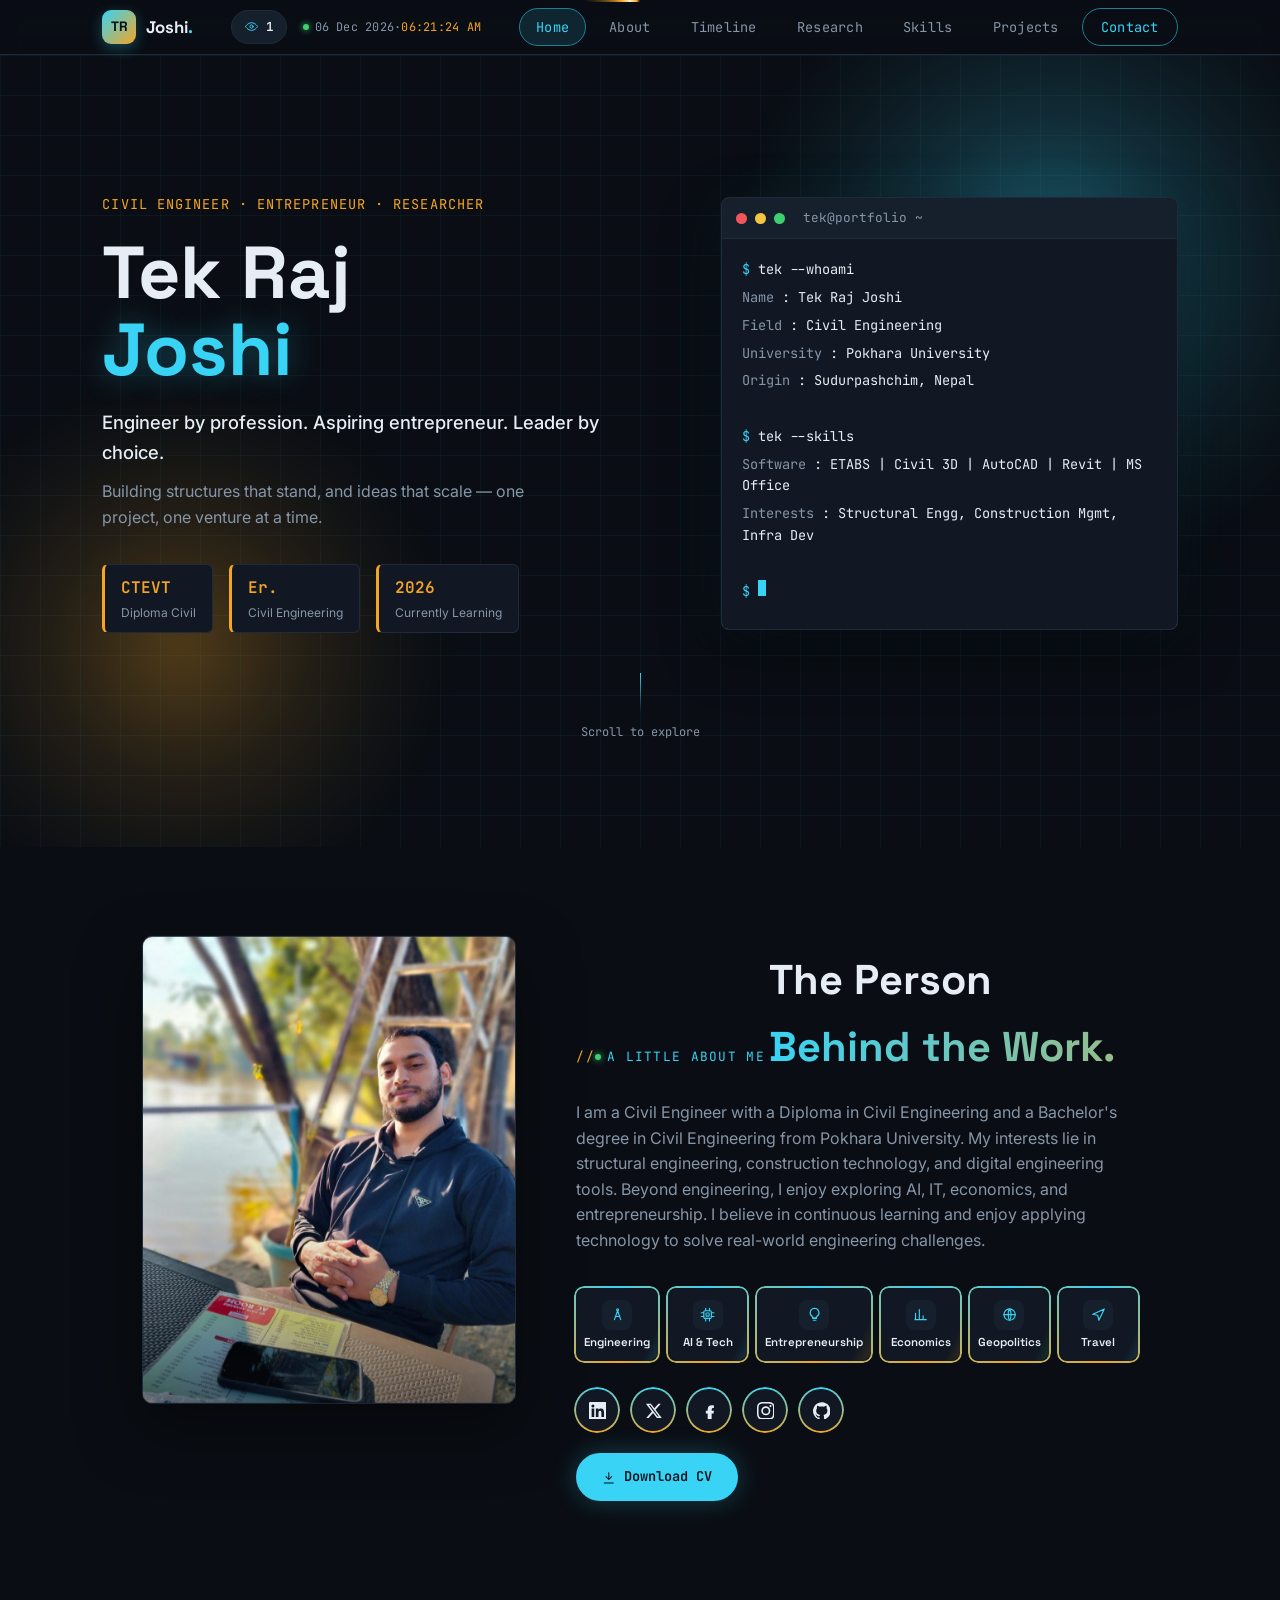
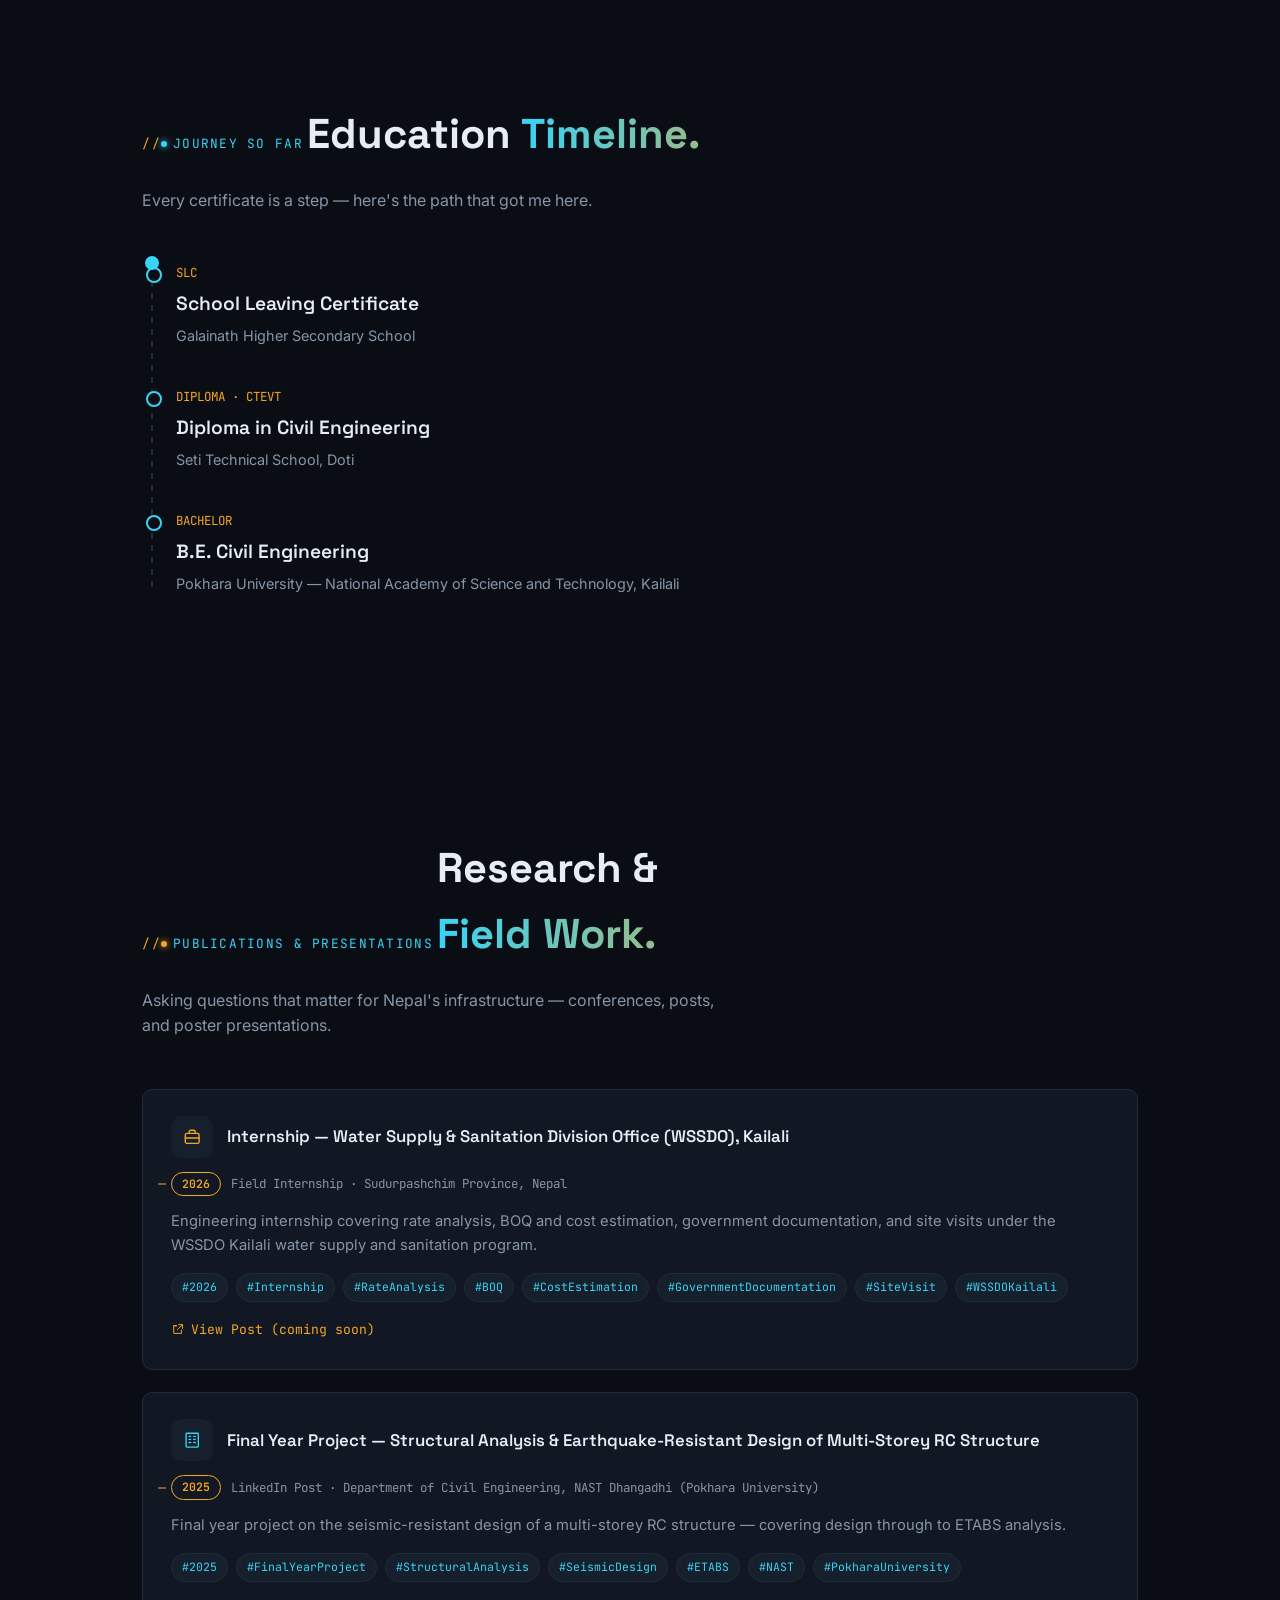
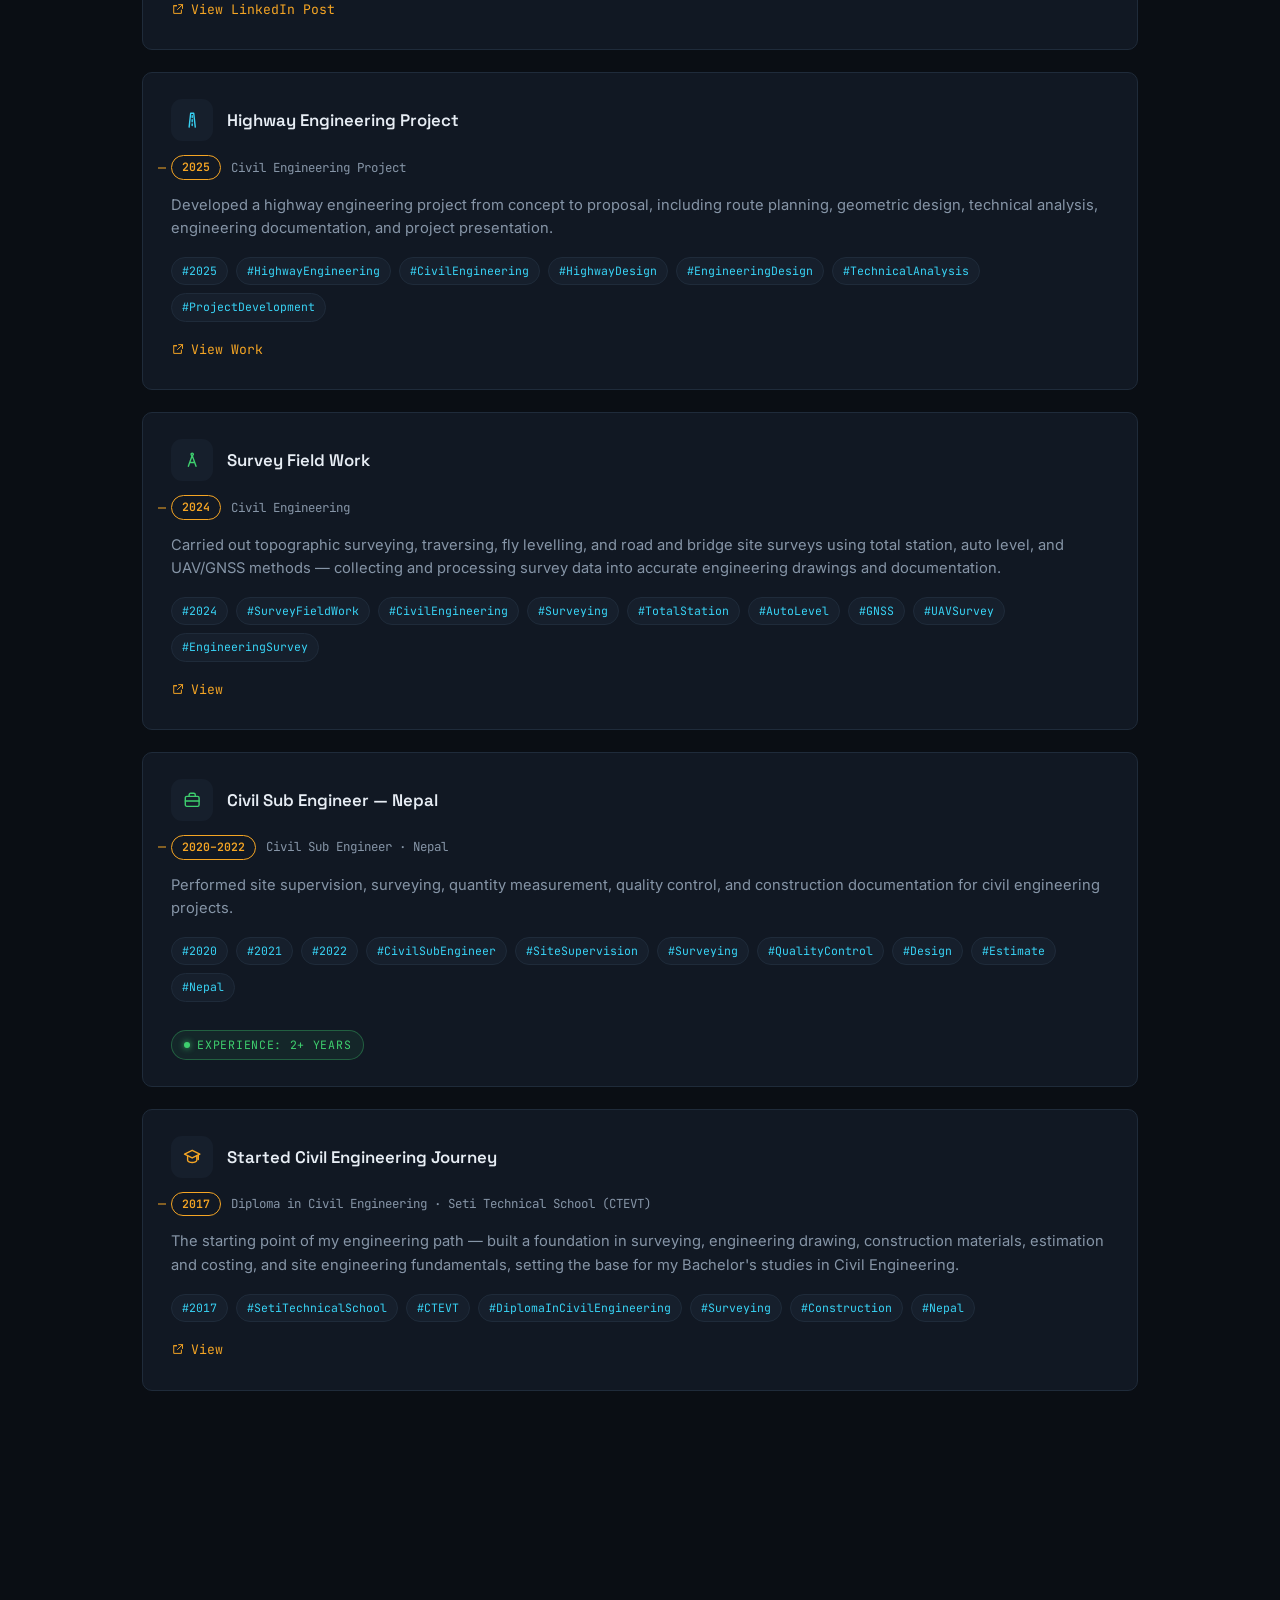
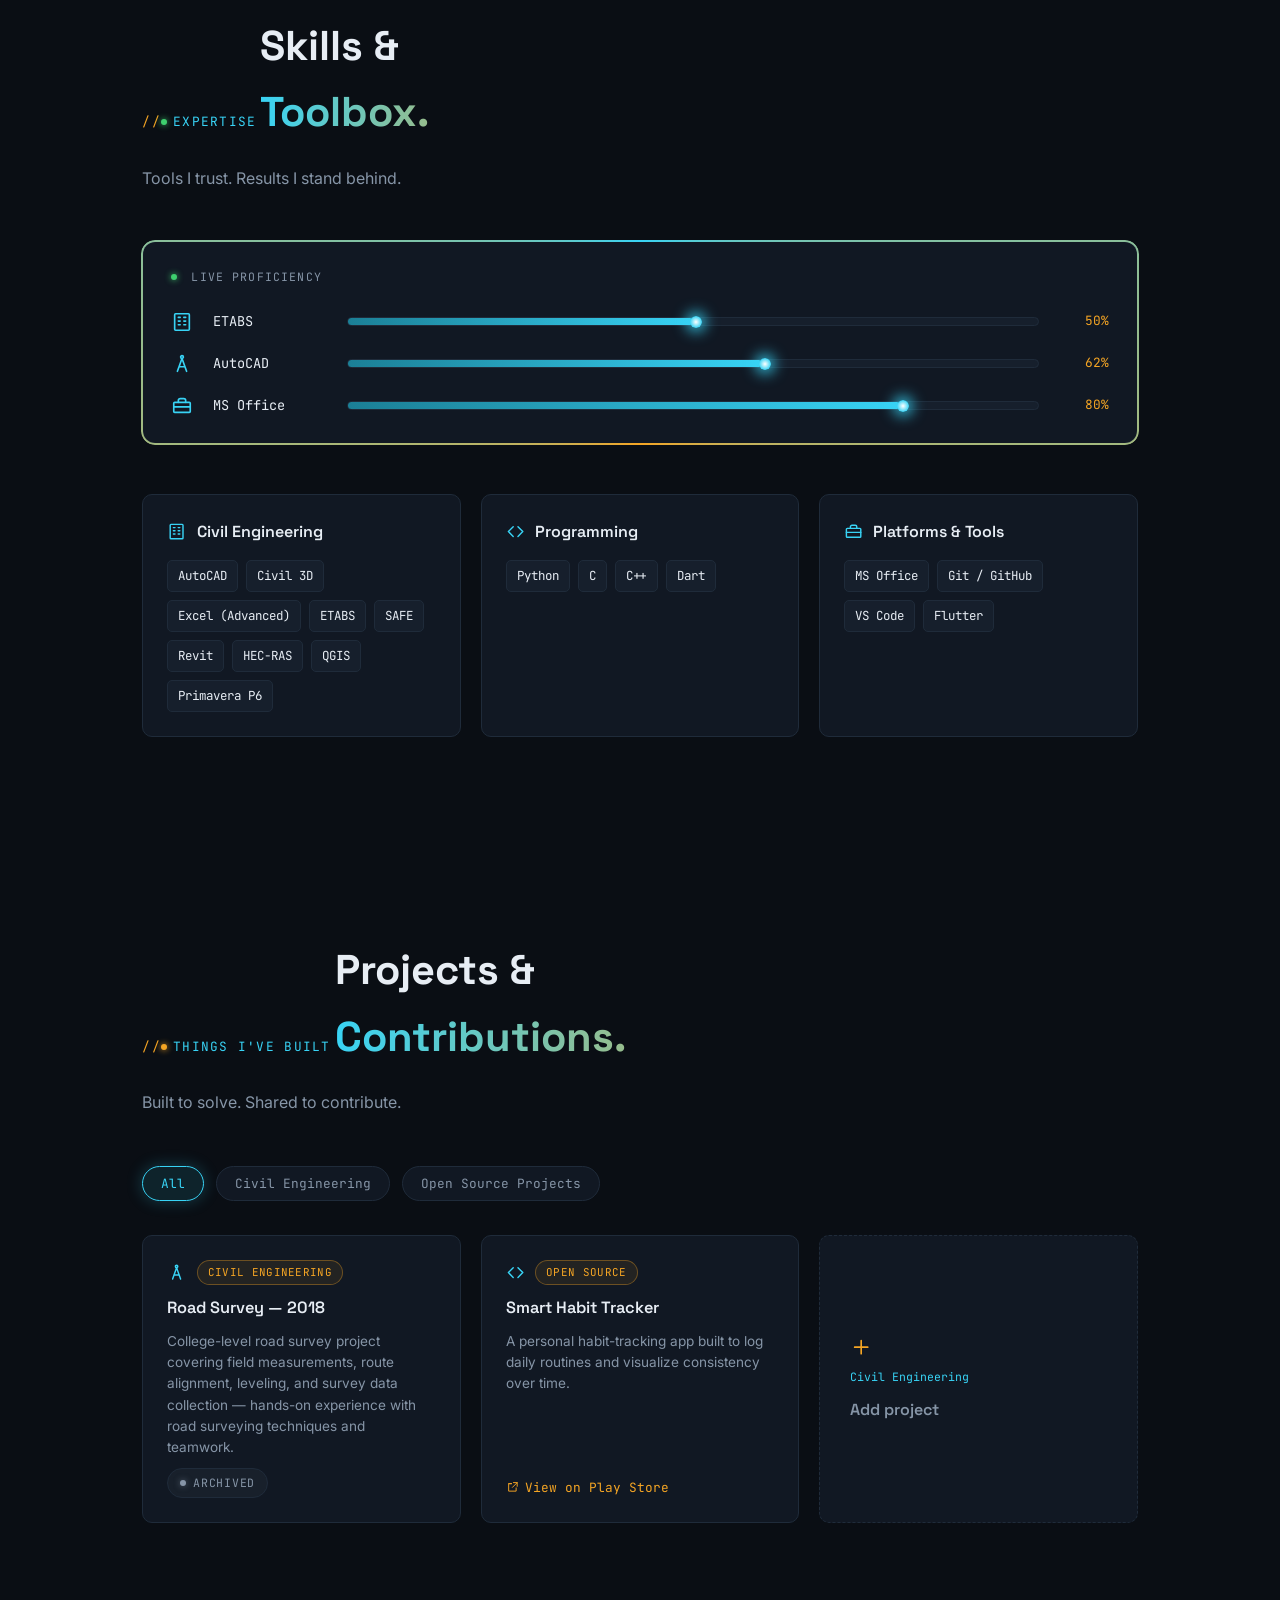
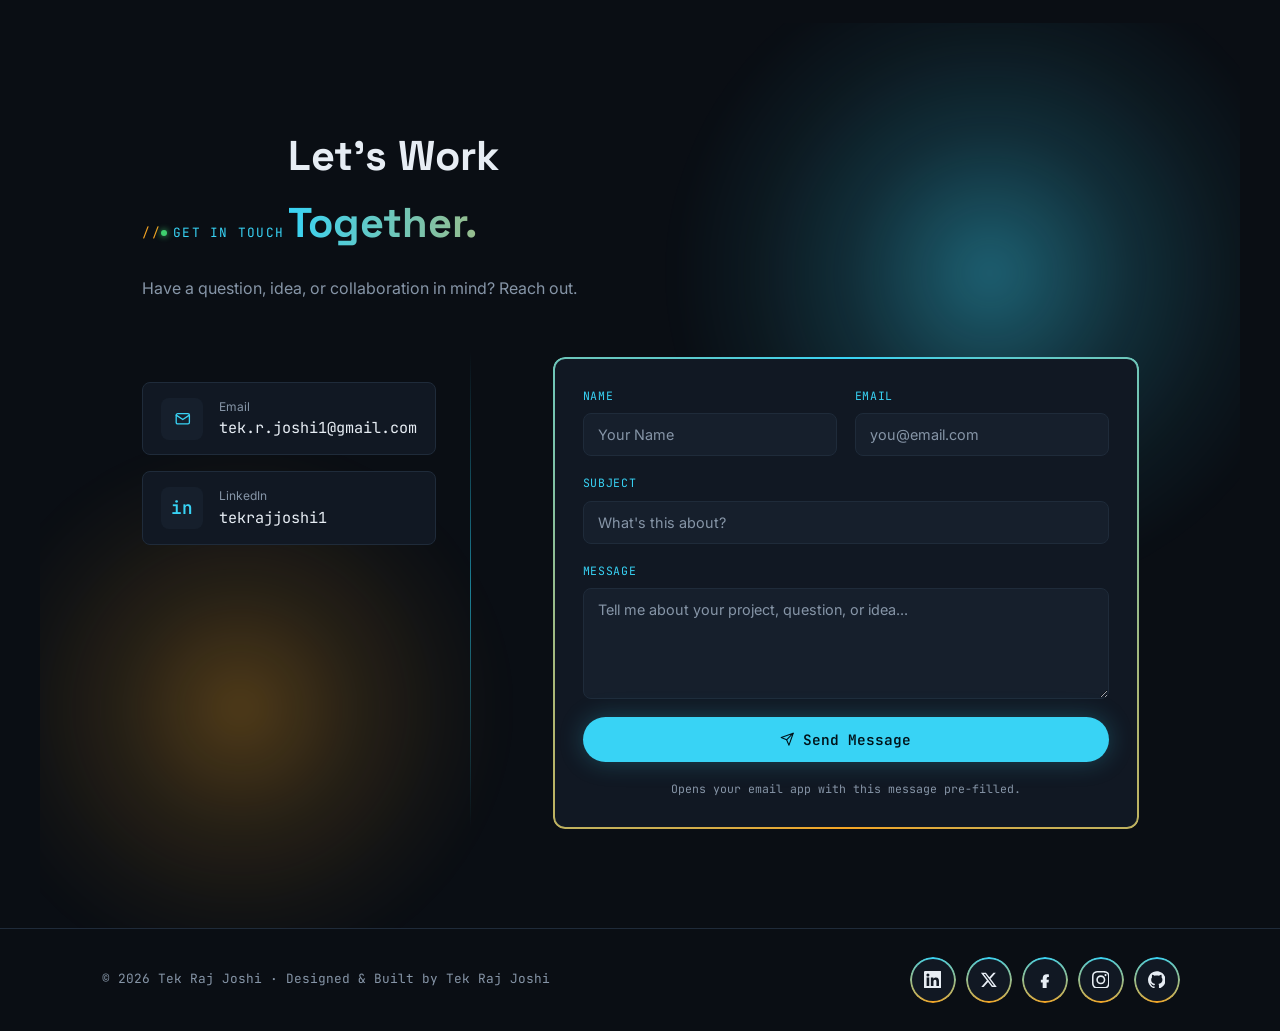
==== index.html @ 4e709765 "Update index.html" ====
<!DOCTYPE html>
<html lang="en">
<head>
<meta charset="UTF-8">
<meta name="viewport" content="width=device-width, initial-scale=1.0">
<title>Tek Raj Joshi | Civil Engineer</title>
<meta name="description" content="Tek Raj Joshi is a Civil Engineer from Nepal specializing in structural design, water resources engineering, and AI-driven civil engineering solutions.">
<meta name="robots" content="index, follow">
<link rel="canonical" href="https://tekrajjoshi1.com.np/">

<!-- Favicon -->
<link rel="icon" href="favicon.ico" sizes="any">
<link rel="icon" type="image/png" sizes="32x32" href="favicon-32x32.png">
<link rel="icon" type="image/png" sizes="16x16" href="favicon-16x16.png">
<link rel="apple-touch-icon" sizes="180x180" href="apple-touch-icon.png">
<link rel="icon" type="image/png" sizes="192x192" href="android-chrome-192x192.png">
<link rel="icon" type="image/png" sizes="512x512" href="android-chrome-512x512.png">
<meta name="theme-color" content="#0a0e14">

<!-- Open Graph -->
<meta property="og:type" content="website">
<meta property="og:url" content="https://tekrajjoshi1.com.np/">
<meta property="og:title" content="Tek Raj Joshi | Civil Engineer">
<meta property="og:description" content="Tek Raj Joshi is a Civil Engineer from Nepal specializing in structural design, water resources engineering, and AI-driven civil engineering solutions.">

<!-- Twitter Card -->
<meta name="twitter:card" content="summary_large_image">
<meta name="twitter:title" content="Tek Raj Joshi | Civil Engineer">
<meta name="twitter:description" content="Tek Raj Joshi is a Civil Engineer from Nepal specializing in structural design, water resources engineering, and AI-driven civil engineering solutions.">

<!-- Person schema: helps Google associate this site with "Tek Raj Joshi" name searches -->
<script type="application/ld+json">
{
  "@context": "https://schema.org",
  "@type": "Person",
  "name": "Tek Raj Joshi",
  "alternateName": "Tek Raj",
  "jobTitle": "Civil Engineer",
  "url": "https://tekrajjoshi1.com.np/",
  "sameAs": ["https://www.linkedin.com/in/tekrajjoshi1/"],
  "nationality": "Nepal",
  "alumniOf": { "@type": "CollegeOrUniversity", "name": "Pokhara University" },
  "knowsAbout": ["Civil Engineering", "Structural Engineering", "Water Resources Engineering", "AI & Technology"]
}
</script>

<link rel="preconnect" href="https://fonts.googleapis.com">
<link rel="preconnect" href="https://fonts.gstatic.com" crossorigin>
<link href="https://fonts.googleapis.com/css2?family=Space+Grotesk:wght@400;500;600;700&family=Inter:wght@400;500;600&family=JetBrains+Mono:wght@400;500;600&display=swap" rel="stylesheet">

<style>
@property --angle{syntax:'<angle>';inherits:false;initial-value:0deg;}

  :root{
    --bg:#0a0e14;
    --surface:#111823;
    --surface-2:#161f2c;
    --line:#1f2b3a;
    --text:#e7edf4;
    --muted:#8695a7;
    --cyan:#38d3f5;
    --cyan-dim:#1b7f96;
    --amber:#f5a524;
    --font-display:'Space Grotesk', sans-serif;
    --font-body:'Inter', sans-serif;
    --font-mono:'JetBrains Mono', monospace;
  }
  *{margin:0;padding:0;box-sizing:border-box;}
  html{scroll-behavior:smooth;}
  body{background:var(--bg);color:var(--text);font-family:var(--font-body);line-height:1.6;overflow-x:hidden;}
  a{color:inherit;text-decoration:none;}
  ul{list-style:none;}
  section{padding:100px 8vw;max-width:1200px;margin:0 auto;position:relative;}
  ::selection{background:var(--cyan);color:#00131a;}

  .icon{width:1em;height:1em;fill:none;stroke:currentColor;stroke-width:1.8;stroke-linecap:round;stroke-linejoin:round;vertical-align:-0.15em;}
  .sr-only{position:absolute;width:1px;height:1px;padding:0;margin:-1px;overflow:hidden;clip:rect(0,0,0,0);white-space:nowrap;border:0;}

  .reveal{opacity:0;transform:translateY(24px);transition:opacity .6s ease, transform .6s ease;}
  .reveal.visible{opacity:1;transform:translateY(0);}

  .grad-text{background:linear-gradient(90deg,var(--cyan),var(--amber));-webkit-background-clip:text;background-clip:text;color:transparent;background-size:200% auto;animation:gradShift 6s ease infinite;}
  @keyframes gradShift{0%,100%{background-position:0% center;}50%{background-position:100% center;}}

  ::-webkit-scrollbar{width:10px;}
  ::-webkit-scrollbar-track{background:var(--bg);}
  ::-webkit-scrollbar-thumb{background:linear-gradient(var(--cyan-dim),var(--amber));border-radius:10px;}

  /* Radial-gradient orbs: color itself fades to 0 alpha well inside the box,
     so when a section clips it with overflow:hidden there's no visible
     rectangular edge — only blur(90px) + a hard-edged circle showed a hard
     box outline where the section clipped the blur spread. */
  .orb{position:absolute;border-radius:50%;filter:blur(15px);pointer-events:none;z-index:0;}
  .orb-cyan{width:620px;height:620px;top:-100px;right:-80px;
    background:radial-gradient(circle, rgba(56,211,245,0.42) 0%, rgba(56,211,245,0.16) 32%, rgba(56,211,245,0.05) 55%, rgba(56,211,245,0) 74%);
    animation:floatY 9s ease-in-out infinite, orbPulse 6s ease-in-out infinite;}
  .orb-amber{width:520px;height:520px;bottom:-60px;left:-80px;
    background:radial-gradient(circle, rgba(245,165,36,0.3) 0%, rgba(245,165,36,0.12) 32%, rgba(245,165,36,0.04) 55%, rgba(245,165,36,0) 74%);
    animation:floatY 11s ease-in-out infinite reverse, orbPulse 7.5s ease-in-out infinite reverse;}
  @keyframes floatY{0%,100%{transform:translateY(0);}50%{transform:translateY(-30px);}}
  @keyframes orbPulse{0%,100%{opacity:0.7;}50%{opacity:1;}}

  .glow-card{transition:transform .3s ease, box-shadow .3s ease, border-color .3s ease;}
  .glow-card:hover{transform:translateY(-6px);box-shadow:0 14px 40px rgba(56,211,245,0.15);}

  /* animated conic-gradient glowing border */
  .glow-border{position:relative;z-index:0;}
  .glow-border::before{
    content:"";position:absolute;inset:-2px;border-radius:inherit;padding:2px;z-index:-1;
    background:conic-gradient(from var(--angle), var(--cyan), var(--amber), var(--cyan));
    -webkit-mask:linear-gradient(#000 0 0) content-box, linear-gradient(#000 0 0);
    -webkit-mask-composite:xor;mask-composite:exclude;
    animation:rotateBorder 5s linear infinite;
  }
  @keyframes rotateBorder{to{--angle:360deg;}}
  .glow-border-hover::before{animation-play-state:paused;opacity:0;transition:opacity .3s ease;}
  .glow-border-hover:hover::before{animation-play-state:running;opacity:1;}

  @property --gold-angle{syntax:'<angle>';inherits:false;initial-value:0deg;}
  .gold-border{position:relative;}
  .gold-border::before{
    content:"";position:absolute;inset:0;padding:2px;z-index:-1;
    background:conic-gradient(from var(--gold-angle), transparent 0%, transparent 82%, #f5a524 90%, #fff2c9 94%, #f5a524 98%, transparent 100%);
    -webkit-mask:linear-gradient(#000 0 0) content-box, linear-gradient(#000 0 0);
    -webkit-mask-composite:xor;mask-composite:exclude;
    animation:goldRotate 1.6s linear infinite;
    pointer-events:none;
  }
  @keyframes goldRotate{to{--gold-angle:360deg;}}

  /* ---------- nav ---------- */
  nav{position:fixed;top:0;left:0;right:0;z-index:100;display:grid;grid-template-columns:auto minmax(90px,1fr) auto;align-items:center;gap:10px;padding:10px 8vw;background:rgba(10,14,20,0.85);backdrop-filter:blur(10px);border-bottom:1px solid var(--line);transition:background .3s ease, backdrop-filter .3s ease, box-shadow .3s ease;}
  nav.nav-scrolled{background:rgba(10,14,20,0.97);backdrop-filter:blur(16px);box-shadow:0 8px 30px rgba(0,0,0,0.45);}
  section{scroll-margin-top:80px;}
  .nav-logo{display:flex;align-items:center;gap:10px;}
  .nav-right{display:flex;align-items:center;gap:6px;}

  .nav-center{display:flex;align-items:center;justify-content:center;gap:16px;font-family:var(--font-mono);min-width:0;overflow:hidden;}
  .view-counter{display:flex;align-items:center;gap:7px;padding:6px 13px;border-radius:20px;background:var(--surface-2);border:1px solid var(--line);color:var(--cyan);font-size:0.78rem;white-space:nowrap;animation:counterGlow 2.6s ease-in-out infinite;}
  @keyframes counterGlow{0%,100%{box-shadow:0 0 0 rgba(56,211,245,0);border-color:var(--line);}50%{box-shadow:0 0 14px rgba(56,211,245,0.3);border-color:var(--cyan-dim);}}
  .eye-icon{width:1.05em;height:1.05em;transform-origin:center;animation:eyeBlink 4.5s ease-in-out infinite;}
  @keyframes eyeBlink{0%,88%,100%{transform:scaleY(1);}94%{transform:scaleY(0.15);}}
  .view-counter #viewCount{font-weight:600;color:var(--text);}
  .view-counter.pop{animation:counterGlow 2.6s ease-in-out infinite, popBounce .5s ease;}
  @keyframes popBounce{0%{transform:scale(1);}40%{transform:scale(1.28);}100%{transform:scale(1);}}
  .live-clock{font-size:0.74rem;color:var(--muted);letter-spacing:0.02em;font-variant-numeric:tabular-nums;white-space:nowrap;display:flex;align-items:center;}
  .live-clock .clock-time{color:var(--amber);}
  .live-dot{display:inline-block;width:6px;height:6px;border-radius:50%;background:#3ecf6e;margin-right:6px;box-shadow:0 0 6px #3ecf6e;animation:dotPulse 1.4s ease-in-out infinite;flex-shrink:0;}
  @keyframes dotPulse{0%,100%{opacity:1;}50%{opacity:0.35;}}

  @media(max-width:760px){
    .nav-center{gap:8px;}
    .view-counter{padding:5px 10px;font-size:0.7rem;gap:5px;}
    .live-clock{font-size:0.64rem;}
  }
  @media(max-width:480px){
    .nav-center{gap:6px;flex-wrap:wrap;justify-content:flex-end;}
    .view-counter{padding:4px 8px;font-size:0.64rem;}
    .live-clock{font-size:0.56rem;white-space:normal;}
    .clock-sep{display:none;}
    .live-clock{flex-direction:column;align-items:flex-end;gap:1px;}
    #hero{padding-top:96px;min-height:auto;}
  }
  @media(max-width:360px){
    .clock-date{display:none;}
  }
  .logo-badge{width:34px;height:34px;border-radius:9px;background:linear-gradient(135deg,var(--cyan),var(--amber));display:flex;align-items:center;justify-content:center;font-family:var(--font-display);font-weight:700;color:#00131a;font-size:0.85rem;letter-spacing:-0.02em;box-shadow:0 4px 14px rgba(56,211,245,0.3);flex-shrink:0;}
  .logo-text{font-family:var(--font-display);font-weight:700;font-size:1.05rem;color:var(--text);line-height:1;}
  .logo-text span{color:var(--cyan);}
  .nav-links{display:flex;gap:6px;align-items:center;}
  .nav-links a{font-family:var(--font-mono);font-size:0.85rem;color:var(--muted);letter-spacing:0.02em;position:relative;overflow:hidden;}
  .nav-links a:not(.nav-cta){padding:9px 16px;border-radius:20px;background:transparent;border:1px solid transparent;transition:background .25s ease, color .25s ease, border-color .25s ease, transform .15s ease;}
  .nav-links a:not(.nav-cta):hover{background:rgba(56,211,245,0.08);border-color:rgba(56,211,245,0.25);color:var(--cyan);}
  .nav-links a:not(.nav-cta).active{background:rgba(56,211,245,0.12);border-color:var(--cyan-dim);color:var(--cyan);}
  .nav-links a:not(.nav-cta):active{transform:scale(0.92);}
  .nav-links a:hover, .nav-links a.active{color:var(--cyan);}
  .nav-ripple{position:absolute;border-radius:50%;background:rgba(56,211,245,0.45);transform:scale(0);animation:navRipple .55s ease-out forwards;pointer-events:none;}
  @keyframes navRipple{to{transform:scale(3);opacity:0;}}
  .nav-cta{border:1px solid var(--cyan-dim);padding:9px 18px;border-radius:20px;color:var(--cyan) !important;transition:background .25s ease, color .25s ease, transform .15s ease, box-shadow .25s ease;}
  .nav-cta:hover{background:var(--cyan);color:#00131a !important;box-shadow:0 8px 20px rgba(56,211,245,0.3);}
  .nav-cta:active{transform:scale(0.92);}
  .nav-cta .nav-ripple{background:rgba(0,19,26,0.35);}
  .hamburger{display:none;width:30px;height:22px;position:relative;cursor:pointer;flex-shrink:0;background:none;border:none;padding:0;appearance:none;}
  .hamburger span{position:absolute;left:0;width:100%;height:2px;border-radius:2px;background:var(--cyan);transition:all .3s cubic-bezier(.4,0,.2,1);}
  .hamburger span:nth-child(1){top:0;width:100%;}
  .hamburger span:nth-child(2){top:10px;width:65%;background:var(--amber);}
  .hamburger span:nth-child(3){top:20px;width:100%;}
  .hamburger:hover span:nth-child(2){width:100%;}
  .hamburger.open span:nth-child(1){top:10px;transform:rotate(45deg);background:var(--cyan);}
  .hamburger.open span:nth-child(2){opacity:0;width:0;left:50%;}
  .hamburger.open span:nth-child(3){top:10px;transform:rotate(-45deg);background:var(--cyan);}

  @media(max-width:860px){
    .nav-links{position:fixed;top:0;right:-100%;width:70%;height:100vh;background:var(--surface);flex-direction:column;justify-content:center;gap:14px;transition:right .3s ease;border-left:1px solid var(--line);}
    .nav-links.open{right:0;}
    .hamburger{display:block;z-index:110;}
  }

  /* ---------- hero ---------- */
  #hero{min-height:88vh;display:flex;flex-direction:column;justify-content:center;padding-top:84px;padding-bottom:50px;position:relative;overflow:hidden;
    max-width:none;width:100%;
    background-image:linear-gradient(rgba(56,211,245,0.05) 1px, transparent 1px),linear-gradient(90deg, rgba(56,211,245,0.05) 1px, transparent 1px);
    background-size:40px 40px;}
  #hero > *:not(.orb){position:relative;z-index:1;}
  .hero-inner{display:grid;grid-template-columns:1.1fr 0.9fr;gap:60px;align-items:center;max-width:1200px;margin:0 auto;width:100%;}
  .hero-eyebrow{font-family:var(--font-mono);color:var(--amber);font-size:0.85rem;letter-spacing:0.08em;margin-bottom:18px;text-transform:uppercase;}
  .hero-name{font-family:var(--font-display);font-size:clamp(2.6rem,6vw,4.6rem);font-weight:700;line-height:1.05;margin-bottom:20px;}
  .hero-name-accent{color:var(--cyan);text-shadow:0 0 30px rgba(56,211,245,0.35);}
  .hero-motto{font-size:1.15rem;color:var(--text);margin-bottom:12px;font-weight:500;}
  .hero-tagline{color:var(--muted);max-width:480px;margin-bottom:34px;}
  .hero-ranks{display:flex;gap:16px;flex-wrap:wrap;}
  .rank-badge{border:1px solid var(--line);background:var(--surface);padding:10px 16px;border-radius:6px;display:flex;flex-direction:column;gap:2px;border-left:3px solid var(--amber);transition:transform .25s ease, box-shadow .25s ease;}
  .rank-badge:hover{transform:translateY(-4px);box-shadow:0 10px 24px rgba(245,165,36,0.15);}
  .rank-num{font-family:var(--font-mono);color:var(--amber);font-weight:600;}
  .rank-label{font-size:0.75rem;color:var(--muted);}

  .terminal{background:var(--surface);border:1px solid var(--line);border-radius:8px;overflow:hidden;box-shadow:0 20px 60px rgba(0,0,0,0.4), 0 0 60px rgba(56,211,245,0.06);position:relative;z-index:1;}
  .terminal-bar{display:flex;align-items:center;gap:8px;padding:10px 14px;background:var(--surface-2);border-bottom:1px solid var(--line);}
  .t-dot{width:11px;height:11px;border-radius:50%;}
  .t-red{background:#f2555a;}.t-yellow{background:#f5c542;}.t-green{background:#3ecf6e;}
  .t-title{margin-left:10px;font-family:var(--font-mono);font-size:0.8rem;color:var(--muted);}
  .terminal-body{padding:20px;font-family:var(--font-mono);font-size:0.85rem;}
  .t-line{display:block;margin-bottom:6px;}
  .t-prompt{color:var(--cyan);}
  .t-key{color:var(--muted);}
  .t-val{color:var(--text);}
  .t-cursor{display:inline-block;width:8px;height:16px;background:var(--cyan);animation:blink 1s step-end infinite;}
  @keyframes blink{50%{opacity:0;}}

  .hero-scroll-indicator{text-align:center;margin-top:40px;font-family:var(--font-mono);font-size:0.75rem;color:var(--muted);}
  .scroll-line{width:1px;height:40px;background:linear-gradient(var(--cyan),transparent);margin:0 auto 10px;}

  /* ---------- section labels ---------- */
  .section-label{font-family:var(--font-mono);color:var(--cyan);font-size:0.8rem;letter-spacing:0.1em;text-transform:uppercase;margin-bottom:10px;}
  .section-label::before{content:"// ";color:var(--amber);}
  .section-title{font-family:var(--font-display);font-size:clamp(1.8rem,4vw,2.6rem);font-weight:700;margin-bottom:20px;}
  .section-sub{color:var(--muted);max-width:600px;margin-bottom:50px;}

  /* ---------- about ---------- */
  .about-grid{display:grid;grid-template-columns:0.8fr 1.2fr;gap:60px;align-items:center;}
  .about-img-wrap{border-radius:10px;overflow:hidden;border:1px solid var(--line);aspect-ratio:4/5;background:var(--surface);position:relative;box-shadow:0 25px 60px rgba(0,0,0,0.5);touch-action:manipulation;}

  /* ---------- double-click / double-tap "like" heart burst on the about photo ---------- */
  .heart-pop{
    position:absolute;left:0;top:0;
    pointer-events:none;z-index:6;
    will-change:transform,opacity;
    transform:translate(-50%,-50%) scale(0);
    opacity:0;
    animation-name:heartPop;
    animation-timing-function:cubic-bezier(.17,.89,.32,1.25);
    animation-fill-mode:forwards;
  }
  .heart-pop svg{display:block;width:100%;height:100%;filter:drop-shadow(0 4px 14px rgba(255,45,85,0.55));}
  @keyframes heartPop{
    0%{transform:translate(-50%,-50%) translate(0,0) scale(0) rotate(0deg);opacity:0;}
    10%{transform:translate(-50%,-50%) translate(0,-4px) scale(var(--pop-scale,1.3)) rotate(var(--rot-a,-8deg));opacity:1;}
    22%{transform:translate(-50%,-50%) translate(0,-10px) scale(.9) rotate(var(--rot-b,6deg));opacity:1;}
    32%{transform:translate(-50%,-50%) translate(0,-16px) scale(1.05) rotate(0deg);opacity:1;}
    78%{opacity:1;}
    100%{transform:translate(-50%,-50%) translate(var(--dx,0px),var(--dy,-150px)) scale(var(--end-scale,.7)) rotate(var(--rot-end,15deg));opacity:0;}
  }
  @media(prefers-reduced-motion:reduce){.heart-pop{animation:none;opacity:0;}}
  .about-img-wrap img{width:100%;height:100%;object-fit:cover;display:block;}
  .about-img-wrap::after{content:"";position:absolute;inset:0;background:linear-gradient(180deg,transparent 60%,rgba(10,14,20,0.55));pointer-events:none;}
  .about-bio{color:var(--muted);margin-bottom:34px;}
  .about-title{position:relative;display:inline-block;}
  .about-title::after{content:"";position:absolute;left:0;bottom:-12px;height:3px;background:linear-gradient(90deg,var(--cyan),var(--amber));border-radius:2px;box-shadow:0 0 12px rgba(56,211,245,0.6);animation:scanBar 2.4s ease-in-out infinite;}
  @keyframes scanBar{0%{width:20px;opacity:0.5;}50%{width:100px;opacity:1;}100%{width:20px;opacity:0.5;}}
  .section-label-live{display:inline-flex;align-items:center;}
  .about-img-wrap{will-change:transform;}

  /* ---------- reusable "live" glow accents, same treatment as About, ---------- */
  /* ---------- varied per section so the page doesn't feel copy-pasted ---------- */
  .live-dot-cyan{background:var(--cyan);box-shadow:0 0 6px var(--cyan);}
  .live-dot-amber{background:var(--amber);box-shadow:0 0 6px var(--amber);}
  .glow-underline{position:relative;display:inline-block;}
  .glow-underline::after{content:"";position:absolute;left:0;bottom:-12px;height:3px;border-radius:2px;animation:scanBar 2.4s ease-in-out infinite;}
  .glow-underline.glow-cyan-green::after{background:linear-gradient(90deg,var(--cyan),#3ecf6e);box-shadow:0 0 12px rgba(56,211,245,0.5);animation-duration:3s;}
  .glow-underline.glow-amber-cyan::after{background:linear-gradient(90deg,var(--amber),var(--cyan));box-shadow:0 0 12px rgba(245,165,36,0.5);animation-duration:2.8s;}
  .glow-underline.glow-green-cyan::after{background:linear-gradient(90deg,#3ecf6e,var(--cyan));box-shadow:0 0 12px rgba(62,207,110,0.5);animation-duration:2.2s;}
  .glow-underline.glow-amber-green::after{background:linear-gradient(90deg,var(--amber),#3ecf6e);box-shadow:0 0 12px rgba(245,165,36,0.5);animation-duration:3.2s;}
  .glow-underline.glow-green-amber::after{background:linear-gradient(90deg,#3ecf6e,var(--amber));box-shadow:0 0 12px rgba(62,207,110,0.5);animation-duration:2.6s;}

  .interest-grid{display:grid;grid-template-columns:repeat(6,1fr);gap:10px;margin-bottom:28px;perspective:900px;}
  .interest-card{background:var(--surface);border-radius:10px;padding:12px 8px;display:flex;flex-direction:column;align-items:center;gap:6px;text-align:center;transform-style:preserve-3d;transition:transform .35s ease, box-shadow .35s ease;cursor:default;}
  .interest-card:hover{transform:rotateX(10deg) rotateY(-10deg) translateY(-6px) scale(1.05);box-shadow:0 16px 32px rgba(56,211,245,0.18);}
  /* idle rotating glow-border, staggered per card so all six don't spin in lockstep */
  .interest-card.glow-border::before{animation-duration:5s;}
  .interest-card:nth-child(1).glow-border::before{animation-delay:0s;}
  .interest-card:nth-child(2).glow-border::before{animation-delay:-.8s;}
  .interest-card:nth-child(3).glow-border::before{animation-delay:-1.6s;}
  .interest-card:nth-child(4).glow-border::before{animation-delay:-2.4s;}
  .interest-card:nth-child(5).glow-border::before{animation-delay:-3.2s;}
  .interest-card:nth-child(6).glow-border::before{animation-delay:-4s;}
  .interest-icon-lg{width:30px;height:30px;border-radius:8px;display:flex;align-items:center;justify-content:center;background:var(--surface-2);color:var(--cyan);font-size:0.95rem;transition:transform .35s ease, color .35s ease;}
  .interest-card:hover .interest-icon-lg{transform:translateZ(18px) scale(1.08);color:var(--amber);}

  /* ---------- per-card themed background "vibe" — sits behind icon/label, above the border ring ---------- */
  /* Every card uses the same diagonal light-sweep animation (matching the */
  /* Entrepreneurship card), just re-graded with each card's own accent */
  /* colour(s) via --v1/--v2 — a single consistent motion language across */
  /* the row instead of six different effects. */
  .interest-card{position:relative;overflow:visible;}
  .interest-card::after{content:"";position:absolute;inset:0;border-radius:inherit;z-index:0;pointer-events:none;opacity:0.9;transition:opacity .35s ease;
    background:linear-gradient(115deg, transparent 34%, rgba(var(--v1),0.34) 47%, rgba(var(--v2),0.34) 53%, transparent 66%);
    background-size:250% 250%;
    animation:vibeSweep 3.4s ease-in-out infinite;
    animation-delay:var(--v-delay,0s);
  }
  .interest-card:hover::after{opacity:1;}
  .interest-icon-lg,.interest-label{position:relative;z-index:1;}
  @keyframes vibeSweep{0%{background-position:130% 130%;}100%{background-position:-30% -30%;}}

  .vibe-engineering{--v1:56,211,245;--v2:56,211,245;--v-delay:0s;}
  .vibe-tech{--v1:56,211,245;--v2:62,207,110;--v-delay:-.57s;}
  .vibe-entrepreneurship{--v1:245,165,36;--v2:245,165,36;--v-delay:-1.13s;}
  .vibe-economics{--v1:245,165,36;--v2:62,207,110;--v-delay:-1.7s;}
  .vibe-geopolitics{--v1:62,207,110;--v2:62,207,110;--v-delay:-2.27s;}
  .vibe-travel{--v1:56,211,245;--v2:245,165,36;--v-delay:-2.83s;}

  /* More visible, colour-matched icon glow-pulse (replaces the plain iconPulse) */
  .interest-icon-lg{animation:iconGlowPulse 2.4s ease-in-out infinite;}
  @keyframes iconGlowPulse{
    0%,100%{transform:scale(1);box-shadow:0 0 0 rgba(0,0,0,0);}
    50%{transform:scale(1.22);box-shadow:0 0 18px rgba(var(--v1),0.65), 0 0 34px rgba(var(--v1),0.3);}
  }
  .interest-card:nth-child(1) .interest-icon-lg{animation-delay:0s;}
  .interest-card:nth-child(2) .interest-icon-lg{animation-delay:.2s;}
  .interest-card:nth-child(3) .interest-icon-lg{animation-delay:.4s;}
  .interest-card:nth-child(4) .interest-icon-lg{animation-delay:.6s;}
  .interest-card:nth-child(5) .interest-icon-lg{animation-delay:.8s;}
  .interest-card:nth-child(6) .interest-icon-lg{animation-delay:1s;}

  @media(prefers-reduced-motion:reduce){
    .interest-card::after,.interest-icon-lg{animation:none;}
  }
  .interest-label{font-family:var(--font-display);font-weight:600;font-size:0.72rem;line-height:1.2;}

  .social-row{display:flex;gap:14px;flex-wrap:wrap;margin-bottom:22px;}
  .social-badge{width:42px;height:42px;border-radius:50%;background:var(--surface);display:flex;align-items:center;justify-content:center;color:var(--text);transition:all .25s ease;position:relative;font-size:1.05rem;}
  .social-badge .icon{width:1.05em;height:1.05em;}
  .social-badge:hover{transform:translateY(-4px) scale(1.08);color:#00131a;background:var(--cyan);box-shadow:0 10px 24px rgba(56,211,245,0.4);}

  .about-actions{display:flex;gap:14px;flex-wrap:wrap;align-items:center;}
  .btn-fill{display:flex;align-items:center;gap:8px;padding:13px 26px;border-radius:30px;background:var(--cyan);color:#00131a;font-family:var(--font-mono);font-size:0.85rem;font-weight:600;transition:opacity .2s, transform .2s, box-shadow .2s;box-shadow:0 0 24px rgba(56,211,245,0.25);}
  .btn-fill:hover{opacity:0.9;transform:translateY(-3px);box-shadow:0 10px 30px rgba(56,211,245,0.4);}

  /* ---------- timeline ---------- */
  .timeline{position:relative;padding-left:34px;}
  .timeline-track{position:absolute;left:9px;top:6px;bottom:6px;width:2px;background:repeating-linear-gradient(var(--line) 0 6px, transparent 6px 12px);}
  .timeline-progress{position:absolute;left:9px;top:6px;width:2px;height:0%;overflow:hidden;box-shadow:0 0 14px rgba(56,211,245,0.55);transition:height .15s linear;}
  .timeline-progress::before{content:"";position:absolute;left:0;top:0;width:100%;height:200%;background:repeating-linear-gradient(var(--cyan) 0 6px, transparent 6px 12px);animation:flowDash 1.1s linear infinite;}
  @keyframes flowDash{from{transform:translateY(-50%);}to{transform:translateY(0%);}}
  .timeline-glow-dot{position:absolute;left:10px;top:0%;width:14px;height:14px;border-radius:50%;background:var(--cyan);transform:translate(-50%,-50%);transition:top .15s linear;animation:pulseDot 1.6s ease-in-out infinite;z-index:2;}
  @keyframes pulseDot{0%,100%{box-shadow:0 0 10px 3px rgba(56,211,245,0.5);}50%{box-shadow:0 0 22px 8px rgba(56,211,245,0.9);}}
  .tl-item{position:relative;margin-bottom:40px;}
  .tl-item::before{content:"";position:absolute;left:-30px;top:4px;width:12px;height:12px;border-radius:50%;background:var(--bg);border:2px solid var(--cyan);z-index:1;}
  .tl-tag{font-family:var(--font-mono);color:var(--amber);font-size:0.78rem;margin-bottom:6px;display:block;}
  .tl-title{font-family:var(--font-display);font-size:1.2rem;font-weight:600;margin-bottom:4px;}
  .tl-place{color:var(--muted);font-size:0.9rem;}

  /* ---------- research ---------- */
  .research-card{background:var(--surface);border:1px solid var(--line);border-radius:10px;padding:26px 28px;margin-bottom:22px;transition:border-color .3s ease, transform .3s ease, box-shadow .3s ease;position:relative;overflow:hidden;scroll-margin-top:100px;}
  .research-card:hover{border-color:var(--cyan-dim);transform:translateY(-5px);box-shadow:0 16px 40px rgba(56,211,245,0.12);}
  .research-card::after{content:"";position:absolute;top:0;left:0;width:55%;height:100%;background:linear-gradient(120deg, transparent, rgba(56,211,245,0.1), transparent);transform:translateX(-250%) skewX(-20deg);animation:shimmerSweep 7s ease-in-out infinite;pointer-events:none;}
  .research-head{display:flex;align-items:center;gap:14px;margin-bottom:14px;position:relative;z-index:1;}
  .research-icon-badge{width:42px;height:42px;border-radius:11px;display:flex;align-items:center;justify-content:center;flex-shrink:0;background:var(--surface-2);animation:researchIconPulse 2.6s ease-in-out infinite;position:relative;}
  .research-icon-badge::after{content:"";position:absolute;inset:0;border-radius:inherit;border:2px solid currentColor;opacity:0;pointer-events:none;}
  .research-icon-badge .icon{font-size:1.15rem;}
  @keyframes researchIconPulse{0%,100%{transform:scale(1);}50%{transform:scale(1.12);}}
  @keyframes iconPing{0%{transform:scale(1);opacity:0.55;}80%,100%{transform:scale(1.7);opacity:0;}}
  .research-card:hover .research-icon-badge{transform:rotate(-8deg) scale(1.15);}
  .ri-cyan{color:var(--cyan);box-shadow:0 0 0 rgba(56,211,245,0);animation:researchIconPulse 2.6s ease-in-out infinite, riGlowCyan 2.6s ease-in-out infinite;}
  .ri-amber{color:var(--amber);animation:researchIconPulse 2.8s ease-in-out infinite, riGlowAmber 2.8s ease-in-out infinite;}
  .ri-green{color:#3ecf6e;animation:researchIconPulse 3s ease-in-out infinite, riGlowGreen 3s ease-in-out infinite;}
  .ri-cyan::after{animation:iconPing 2.6s ease-out infinite;}
  .ri-amber::after{animation:iconPing 2.8s ease-out infinite;}
  .ri-green::after{animation:iconPing 3s ease-out infinite;}
  @keyframes riGlowCyan{0%,100%{box-shadow:0 0 0 rgba(56,211,245,0);}50%{box-shadow:0 0 16px rgba(56,211,245,0.55);}}
  @keyframes riGlowAmber{0%,100%{box-shadow:0 0 0 rgba(245,165,36,0);}50%{box-shadow:0 0 16px rgba(245,165,36,0.55);}}
  @keyframes riGlowGreen{0%,100%{box-shadow:0 0 0 rgba(62,207,110,0);}50%{box-shadow:0 0 16px rgba(62,207,110,0.55);}}
  .research-title{font-family:var(--font-display);font-weight:600;font-size:1.05rem;position:relative;z-index:1;}
  .research-sub{font-family:var(--font-mono);font-size:0.78rem;color:var(--muted);margin-bottom:14px;display:flex;align-items:center;gap:10px;flex-wrap:wrap;position:relative;z-index:1;}
  .year-pill{font-family:var(--font-mono);font-size:0.72rem;font-weight:600;color:var(--amber);border:1px solid var(--amber);border-radius:20px;padding:2px 10px;position:relative;animation:yearPillGlow 2.4s ease-in-out infinite;}
  .year-pill::before{content:"";position:absolute;left:-14px;top:50%;width:8px;height:1px;background:var(--amber);transform:translateY(-50%);}
  @keyframes yearPillGlow{0%,100%{box-shadow:0 0 0 rgba(245,165,36,0);}50%{box-shadow:0 0 10px rgba(245,165,36,0.5);}}
  .research-body{color:var(--muted);font-size:0.92rem;margin-bottom:16px;position:relative;z-index:1;}
  .research-tags{display:flex;flex-wrap:wrap;gap:8px;margin-bottom:16px;position:relative;z-index:1;}
  .research-tag{font-family:var(--font-mono);font-size:0.72rem;padding:4px 10px;border-radius:20px;background:var(--surface-2);border:1px solid var(--line);color:var(--cyan);transition:transform .2s ease, border-color .2s ease, box-shadow .2s ease;}
  .research-tag:hover{transform:translateY(-2px);border-color:var(--cyan-dim);box-shadow:0 4px 12px rgba(56,211,245,0.25);}
  .research-link{font-family:var(--font-mono);font-size:0.82rem;color:var(--amber);display:inline-flex;align-items:center;gap:6px;position:relative;z-index:1;}
  .research-link .icon{flex-shrink:0;transition:transform .2s ease;}
  .research-link:hover{text-decoration:underline;}
  .research-link:hover .icon{transform:translate(3px,-3px);}

  /* ---------- skills ---------- */
  .prof-bars{display:flex;flex-direction:column;gap:20px;margin-bottom:50px;background:var(--surface);border:1px solid var(--line);border-radius:14px;padding:26px 28px;position:relative;}
  .prof-header{display:flex;align-items:center;gap:8px;font-family:var(--font-mono);font-size:0.72rem;letter-spacing:0.1em;text-transform:uppercase;color:var(--muted);margin-bottom:4px;}
  .prof-row{display:grid;grid-template-columns:28px 120px 1fr 56px;align-items:center;gap:14px;}
  .prof-icon{width:22px;height:22px;color:var(--cyan);animation:iconPulse 2.6s ease-in-out infinite;}
  .prof-name{font-family:var(--font-mono);font-size:0.85rem;}
  .prof-track{height:9px;background:var(--surface-2);border:1px solid var(--line);border-radius:6px;overflow:visible;position:relative;}
  .prof-fill{height:100%;width:0;background:linear-gradient(90deg,var(--cyan-dim),var(--cyan));border-radius:6px;position:relative;transition:width 1.3s cubic-bezier(.2,.8,.2,1);animation:profBlink 1s ease-in-out infinite;}
  @keyframes profBlink{0%,100%{box-shadow:0 0 6px rgba(56,211,245,0.4);filter:brightness(1);}50%{box-shadow:0 0 22px rgba(56,211,245,1);filter:brightness(1.35);}}
  .prof-fill-shimmer{position:absolute;inset:0;overflow:hidden;border-radius:inherit;}
  .prof-fill-shimmer::after{content:"";position:absolute;top:0;left:0;height:100%;width:35%;background:linear-gradient(90deg, transparent, rgba(255,255,255,0.85), transparent);transform:translateX(-200%);animation:profFlow 1.1s linear infinite;}
  @keyframes profFlow{to{transform:translateX(400%);}}
  .prof-tip{position:absolute;right:-3px;top:50%;width:12px;height:12px;border-radius:50%;background:radial-gradient(circle,#ffffff,var(--cyan) 70%);transform:translate(50%,-50%);box-shadow:0 0 14px 4px rgba(56,211,245,0.85);animation:tipPulse 1s ease-in-out infinite;}
  @keyframes tipPulse{0%,100%{transform:translate(50%,-50%) scale(1);}50%{transform:translate(50%,-50%) scale(1.35);}}
  .prof-pct{font-family:var(--font-mono);font-size:0.8rem;color:var(--amber);text-align:right;animation:pctBlink 1s ease-in-out infinite;font-variant-numeric:tabular-nums;}
  @keyframes pctBlink{0%,100%{opacity:1;text-shadow:0 0 0 transparent;}50%{opacity:0.75;text-shadow:0 0 8px rgba(245,165,36,0.7);}}

  .prof-row:nth-child(2) .prof-fill, .prof-row:nth-child(2) .prof-pct{animation-delay:.3s;}
  .prof-row:nth-child(3) .prof-fill, .prof-row:nth-child(3) .prof-pct{animation-delay:.6s;}
  .skills-grid{display:grid;grid-template-columns:repeat(auto-fit,minmax(240px,1fr));gap:20px;}
  .skill-card{background:var(--surface);border:1px solid var(--line);border-radius:10px;padding:24px;position:relative;overflow:hidden;scroll-margin-top:100px;}
  .skill-card::after{content:"";position:absolute;top:0;left:0;width:55%;height:100%;background:linear-gradient(120deg, transparent, rgba(56,211,245,0.14), transparent);transform:translateX(-250%) skewX(-20deg);animation:shimmerSweep 5s ease-in-out infinite;pointer-events:none;will-change:transform;}
  .skill-card:nth-child(2)::after{animation-delay:1.2s;}
  .skill-card:nth-child(3)::after{animation-delay:2.4s;}
  @keyframes shimmerSweep{0%{transform:translateX(-250%) skewX(-20deg);}55%,100%{transform:translateX(250%) skewX(-20deg);}}
  .skill-card-head{display:flex;align-items:center;gap:10px;margin-bottom:16px;position:relative;z-index:1;}
  .skill-card-head .icon{color:var(--cyan);font-size:1.2rem;animation:iconPulse 2.6s ease-in-out infinite;}
  @keyframes iconPulse{0%,100%{transform:scale(1);opacity:1;}50%{transform:scale(1.18);opacity:0.65;}}
  .skill-card-head h3{font-family:var(--font-display);font-size:1rem;font-weight:600;}
  .skill-tags{display:flex;flex-wrap:wrap;gap:8px;position:relative;z-index:1;}
  .skill-tag{font-family:var(--font-mono);font-size:0.78rem;padding:5px 10px;border-radius:5px;background:var(--surface-2);border:1px solid var(--line);color:var(--text);transition:transform .2s ease, border-color .2s ease, color .2s ease, box-shadow .2s ease;animation:tagGlow 2.6s ease-in-out infinite;}
  @keyframes tagGlow{0%,100%{box-shadow:0 0 0 rgba(56,211,245,0);border-color:var(--line);}50%{box-shadow:0 0 10px rgba(56,211,245,0.4);border-color:var(--cyan-dim);}}
  .skill-tags .skill-tag:nth-child(1){animation-delay:0s;}
  .skill-tags .skill-tag:nth-child(2){animation-delay:.15s;}
  .skill-tags .skill-tag:nth-child(3){animation-delay:.3s;}
  .skill-tags .skill-tag:nth-child(4){animation-delay:.45s;}
  .skill-tags .skill-tag:nth-child(5){animation-delay:.6s;}
  .skill-tags .skill-tag:nth-child(6){animation-delay:.75s;}
  .skill-tags .skill-tag:nth-child(7){animation-delay:.9s;}
  .skill-tags .skill-tag:nth-child(8){animation-delay:1.05s;}
  .skill-tags .skill-tag:nth-child(9){animation-delay:1.2s;}
  .skill-tag:hover{transform:translateY(-3px);border-color:var(--cyan-dim);color:var(--cyan);box-shadow:0 6px 16px rgba(56,211,245,0.2);animation-play-state:paused;}

  /* ---------- projects ---------- */
  .filter-row{display:flex;gap:12px;flex-wrap:wrap;margin-bottom:34px;}
  .filter-btn{font-family:var(--font-mono);font-size:0.8rem;padding:8px 18px;border-radius:20px;border:1px solid var(--line);background:var(--surface);color:var(--muted);cursor:pointer;position:relative;overflow:hidden;transition:all .25s ease;}
  .filter-btn:hover{border-color:var(--cyan-dim);color:var(--cyan);transform:translateY(-2px);}
  .filter-btn:active{transform:scale(0.94);}
  .filter-btn.active{border-color:var(--cyan);color:var(--cyan);background:rgba(56,211,245,0.1);box-shadow:0 0 16px rgba(56,211,245,0.25);animation:filterPulse 2.2s ease-in-out infinite;}
  @keyframes filterPulse{0%,100%{box-shadow:0 0 10px rgba(56,211,245,0.2);}50%{box-shadow:0 0 20px rgba(56,211,245,0.5);}}
  .filter-ripple{position:absolute;border-radius:50%;background:rgba(56,211,245,0.4);transform:scale(0);animation:navRipple .55s ease-out forwards;pointer-events:none;}

  .placeholder-grid{display:grid;grid-template-columns:repeat(auto-fit,minmax(240px,1fr));gap:20px;align-items:stretch;}

  .project-card{background:var(--surface);border:1px solid var(--line);border-radius:10px;padding:24px;display:flex;flex-direction:column;gap:10px;position:relative;overflow:hidden;transition:transform .3s ease, box-shadow .3s ease, border-color .3s ease, opacity .3s ease;scroll-margin-top:100px;}
  .project-card::after{content:"";position:absolute;top:0;left:0;width:55%;height:100%;background:linear-gradient(120deg, transparent, rgba(56,211,245,0.12), transparent);transform:translateX(-250%) skewX(-20deg);animation:shimmerSweep 6s ease-in-out infinite;pointer-events:none;}
  .project-card-head{display:flex;align-items:center;gap:10px;position:relative;z-index:1;}
  .project-card-head .icon{color:var(--cyan);font-size:1.2rem;flex-shrink:0;animation:iconPulse 2.6s ease-in-out infinite;}
  .project-card-cat{font-family:var(--font-mono);font-size:0.68rem;color:var(--amber);letter-spacing:0.03em;text-transform:uppercase;padding:3px 10px;border-radius:20px;border:1px solid rgba(245,165,36,0.35);background:rgba(245,165,36,0.08);animation:catGlow 2.4s ease-in-out infinite;}
  @keyframes catGlow{0%,100%{box-shadow:0 0 0 rgba(245,165,36,0);}50%{box-shadow:0 0 10px rgba(245,165,36,0.4);}}
  .project-card-title{font-family:var(--font-display);font-weight:600;font-size:1.02rem;position:relative;z-index:1;}
  .project-card-desc{color:var(--muted);font-size:0.85rem;line-height:1.55;position:relative;z-index:1;}
  .project-card-link{font-family:var(--font-mono);font-size:0.8rem;color:var(--amber);display:inline-flex;align-items:center;gap:6px;margin-top:auto;padding-top:6px;position:relative;z-index:1;}
  .project-card-link:hover{text-decoration:underline;}
  .project-card-link .icon{flex-shrink:0;transition:transform .2s ease;}
  .project-card-link:hover .icon{transform:translate(2px,-2px);}

  /* ---------- status badge (e.g. "Archived") for cards with no live link ---------- */
  .status-badge{display:inline-flex;align-items:center;gap:7px;font-family:var(--font-mono);font-size:0.72rem;letter-spacing:0.06em;text-transform:uppercase;padding:5px 12px;border-radius:20px;margin-top:auto;align-self:flex-start;position:relative;z-index:1;}
  .status-archived{color:var(--muted);border:1px solid var(--line);background:rgba(134,149,167,0.06);animation:archivedGlow 3s ease-in-out infinite;}
  .status-dot{width:6px;height:6px;border-radius:50%;background:var(--muted);box-shadow:0 0 6px rgba(134,149,167,0.6);flex-shrink:0;animation:dotPulse 1.4s ease-in-out infinite;}
  @keyframes archivedGlow{0%,100%{box-shadow:0 0 0 rgba(56,211,245,0);border-color:var(--line);}50%{box-shadow:0 0 12px rgba(56,211,245,0.18);border-color:var(--cyan-dim);}}
  .status-experience{color:#3ecf6e;border:1px solid rgba(62,207,110,0.35);background:rgba(62,207,110,0.08);animation:experienceGlow 3s ease-in-out infinite;margin-top:12px;}
  .status-experience .status-dot{background:#3ecf6e;box-shadow:0 0 6px #3ecf6e;}
  @keyframes experienceGlow{0%,100%{box-shadow:0 0 0 rgba(62,207,110,0);border-color:rgba(62,207,110,0.35);}50%{box-shadow:0 0 12px rgba(62,207,110,0.35);border-color:#3ecf6e;}}

  .placeholder-card{background:var(--surface);border:1px dashed var(--line);border-radius:10px;padding:30px;min-height:150px;display:flex;flex-direction:column;justify-content:center;align-items:flex-start;gap:10px;transition:border-color .3s ease, opacity .3s ease;animation:dashPulse 2.6s ease-in-out infinite;}
  @keyframes dashPulse{0%,100%{border-color:var(--line);}50%{border-color:var(--cyan-dim);}}
  .placeholder-card:hover{border-color:var(--cyan);}
  .placeholder-card .icon{color:var(--amber);font-size:1.4rem;animation:addIconPulse 1.6s ease-in-out infinite;}
  @keyframes addIconPulse{0%,100%{transform:scale(1) rotate(0deg);opacity:0.75;}50%{transform:scale(1.25) rotate(90deg);opacity:1;}}
  .placeholder-title{font-family:var(--font-display);font-weight:600;color:var(--muted);}
  .placeholder-cat{font-family:var(--font-mono);font-size:0.72rem;color:var(--cyan);}

  /* ---------- contact ---------- */
  #contact{position:relative;overflow:hidden;}
  .contact-channels{display:flex;flex-direction:column;gap:16px;margin-top:30px;}
  .contact-channel{display:flex;align-items:center;gap:16px;padding:14px 18px;border:1px solid var(--line);border-radius:8px;background:var(--surface);transition:border-color .2s, transform .2s, box-shadow .2s;position:relative;overflow:hidden;animation:chanGlow 2.8s ease-in-out infinite;}
  @keyframes chanGlow{0%,100%{box-shadow:0 0 0 rgba(56,211,245,0);}50%{box-shadow:0 0 14px rgba(56,211,245,0.25);}}
  .contact-channels a:nth-child(1){animation-delay:0s;}
  .contact-channels a:nth-child(2){animation-delay:.4s;}
  .contact-channels a:nth-child(3){animation-delay:.8s;}
  .contact-channel:hover{border-color:var(--cyan);transform:translateX(6px);box-shadow:0 8px 24px rgba(56,211,245,0.3);}
  .contact-channel .ch-icon{transition:transform .3s ease;}
  .contact-channel:hover .ch-icon{transform:scale(1.15) rotate(-6deg);}

  .contact-grid-2{display:grid;grid-template-columns:0.85fr auto 1.15fr;gap:0;column-gap:34px;align-items:start;}
  .contact-divider{width:1px;align-self:stretch;background:linear-gradient(180deg,transparent,var(--cyan-dim),transparent);animation:dividerPulse 3s ease-in-out infinite;}
  @keyframes dividerPulse{0%,100%{opacity:0.3;}50%{opacity:0.9;}}
  .contact-form{background:var(--surface);border:1px solid var(--line);border-radius:12px;padding:28px;display:flex;flex-direction:column;gap:18px;margin-top:6px;transition:transform .4s ease, box-shadow .4s ease;transform-style:preserve-3d;}
  .contact-form:hover{transform:perspective(1000px) rotateX(1.5deg) rotateY(-1.5deg) translateY(-4px);box-shadow:0 20px 50px rgba(56,211,245,0.15);}
  .contact-channels a:nth-child(1){animation-delay:0s;transition-delay:0s;}
  .contact-channels a:nth-child(2){animation-delay:.4s;transition-delay:.1s;}
  .contact-channels a:nth-child(3){animation-delay:.8s;transition-delay:.2s;}
  .form-row{display:grid;grid-template-columns:1fr 1fr;gap:18px;}
  .form-field{display:flex;flex-direction:column;gap:8px;}
  .form-field label{font-family:var(--font-mono);font-size:0.72rem;letter-spacing:0.06em;text-transform:uppercase;color:var(--cyan);transition:color .2s ease, text-shadow .2s ease;}
  .form-field input, .form-field textarea{
    background:var(--surface-2);border:1px solid var(--line);border-radius:8px;padding:12px 14px;
    color:var(--text);font-family:var(--font-body);font-size:0.9rem;resize:vertical;
    transition:border-color .25s ease, box-shadow .25s ease;
  }
  .form-field input::placeholder, .form-field textarea::placeholder{color:var(--muted);}
  .form-field input:focus, .form-field textarea:focus{
    outline:none;border-color:var(--cyan);box-shadow:0 0 0 3px rgba(56,211,245,0.15), 0 0 20px rgba(56,211,245,0.25);
  }
  .form-field:focus-within label{color:var(--amber);text-shadow:0 0 8px rgba(245,165,36,0.6);}
  .form-submit{border:none;cursor:pointer;justify-content:center;font-size:0.9rem;animation:submitGlow 2s ease-in-out infinite;}
  .send-icon{animation:sendSweep 2.6s ease-in-out infinite;}
  @keyframes sendSweep{
    0%{transform:translate(0,0);opacity:1;}
    42%{transform:translate(6px,-5px);opacity:1;}
    50%{transform:translate(10px,-8px);opacity:0;}
    51%{transform:translate(-8px,6px);opacity:0;}
    58%{transform:translate(-4px,3px);opacity:1;}
    100%{transform:translate(0,0);opacity:1;}
  }
  @media(prefers-reduced-motion:reduce){.send-icon{animation:none;}}
  @keyframes submitGlow{0%,100%{box-shadow:0 0 20px rgba(56,211,245,0.3);}50%{box-shadow:0 0 34px rgba(56,211,245,0.6);}}
  .form-submit .live-dot{margin-right:2px;}
  .form-note{font-family:var(--font-mono);font-size:0.72rem;color:var(--muted);text-align:center;}

  @media(max-width:860px){
    .contact-grid-2{grid-template-columns:1fr;gap:30px;}
    .contact-divider{display:none;}
    .form-row{grid-template-columns:1fr;}
  }
  .ch-icon{width:42px;height:42px;border-radius:8px;display:flex;align-items:center;justify-content:center;background:var(--surface-2);color:var(--cyan);font-size:1.1rem;}
  .ch-label{font-size:0.75rem;color:var(--muted);}
  .ch-value{font-family:var(--font-mono);font-size:0.95rem;}

  /* ---------- footer ---------- */
  footer{border-top:1px solid var(--line);padding:30px 8vw;display:flex;justify-content:space-between;align-items:center;flex-wrap:wrap;gap:16px;font-family:var(--font-mono);font-size:0.8rem;color:var(--muted);}
  .footer-social{display:flex;gap:14px;}

  /* ---------- scroll-to-top button ---------- */
  .scroll-top-btn{
    position:fixed;right:24px;bottom:28px;width:52px;height:52px;z-index:90;
    display:flex;align-items:center;justify-content:center;
    background:var(--surface-2);border:1px solid var(--line);border-radius:16px;
    color:var(--cyan);cursor:pointer;padding:0;
    box-shadow:0 8px 24px rgba(0,0,0,0.4);
    opacity:0;visibility:hidden;pointer-events:none;
    transform:translateY(26px) scale(.78);
    transition:opacity .35s ease, transform .45s cubic-bezier(.34,1.56,.64,1), visibility .35s ease, box-shadow .3s ease, border-color .3s ease, background .3s ease;
  }
  .scroll-top-btn.visible{opacity:1;visibility:visible;pointer-events:auto;transform:translateY(0) scale(1);}
  .scroll-top-btn:hover{border-color:var(--cyan-dim);background:var(--surface);box-shadow:0 12px 32px rgba(56,211,245,0.3);}
  .scroll-top-btn:hover .scroll-top-icon{transform:translateY(-3px);}
  .scroll-top-btn:active{transform:translateY(0) scale(.9);}
  .scroll-top-btn.clicked{animation:scrollBtnPunch .45s ease;}
  @keyframes scrollBtnPunch{0%{transform:scale(1);}35%{transform:scale(.82) rotate(-6deg);}100%{transform:scale(1);}}
  .scroll-top-icon{width:20px;height:20px;position:relative;z-index:1;transition:transform .25s ease;}
  .scroll-top-ring{position:absolute;inset:0;width:52px;height:52px;transform:rotate(-90deg);pointer-events:none;}
  .scroll-top-ring .ring-track{fill:none;stroke:var(--line);stroke-width:2;}
  .scroll-top-ring .ring-progress{fill:none;stroke:url(#scrollGrad);stroke-width:2;stroke-linecap:round;stroke-dasharray:138.23;stroke-dashoffset:138.23;}
  @media(max-width:600px){
    .scroll-top-btn{right:16px;bottom:20px;width:46px;height:46px;border-radius:14px;}
    .scroll-top-ring{width:46px;height:46px;}
    .scroll-top-icon{width:18px;height:18px;}
  }

  @media(max-width:860px){
    .hero-inner, .about-grid{grid-template-columns:1fr;}
    .prof-row{grid-template-columns:22px 90px 1fr 44px;gap:10px;}
    .prof-icon{width:18px;height:18px;}
    .interest-grid{grid-template-columns:repeat(3,1fr);}
    section{padding:70px 6vw;}
    .research-card{padding:20px 18px;}
  }
</style>
</head>
<body>

<!-- ============ ICON SPRITE (inline, no external dependency) ============ -->
<svg style="display:none">
  <defs>
    <linearGradient id="scrollGrad" x1="0%" y1="0%" x2="100%" y2="100%">
      <stop offset="0%" style="stop-color:var(--cyan)"/>
      <stop offset="100%" style="stop-color:var(--amber)"/>
    </linearGradient>
  </defs>
  <symbol id="ic-chevrons-up" viewBox="0 0 24 24"><path d="M6.5 13.5 12 8l5.5 5.5"/><path d="M6.5 19 12 13.5l5.5 5.5"/></symbol>
  <symbol id="ic-compass" viewBox="0 0 24 24"><circle cx="12" cy="4.3" r="1.5"/><path d="M12 6 7 20M12 6l5 14M8.7 15h6.6"/></symbol>
  <symbol id="ic-chip" viewBox="0 0 24 24"><rect x="6" y="6" width="12" height="12" rx="2"/><rect x="9.5" y="9.5" width="5" height="5" rx="1"/><path d="M9 2v4M15 2v4M9 18v4M15 18v4M2 9h4M2 15h4M18 9h4M18 15h4"/></symbol>
  <symbol id="ic-bulb" viewBox="0 0 24 24"><path d="M9 18h6M10 21h4M12 2a7 7 0 0 0-4 12.7c.6.5 1 1.2 1 2.3h6c0-1.1.4-1.8 1-2.3A7 7 0 0 0 12 2z"/></symbol>
  <symbol id="ic-chart" viewBox="0 0 24 24"><path d="M4 20V10M10 20V4M16 20V14M3 20h18"/></symbol>
  <symbol id="ic-globe" viewBox="0 0 24 24"><circle cx="12" cy="12" r="9"/><path d="M3 12h18M12 3c3 3 3 15 0 18c-3-3-3-15 0-18"/></symbol>
  <symbol id="ic-plane" viewBox="0 0 24 24"><path d="M3 11.5 21 3l-8.5 18-2-8-8-1.5z"/></symbol>
  <symbol id="ic-mail" viewBox="0 0 24 24"><rect x="3" y="5" width="18" height="14" rx="2"/><path d="M3 7l9 6 9-6"/></symbol>
  <symbol id="ic-external" viewBox="0 0 24 24"><path d="M14 3h7v7M21 3l-9 9M5 5h6v0H5v14h14v-6"/></symbol>
  <symbol id="ic-send" viewBox="0 0 24 24"><path d="M22 2L11 13"/><path d="M22 2l-7 20-4-9-9-4 20-7z"/></symbol>
  <symbol id="ic-building" viewBox="0 0 24 24"><rect x="4" y="3" width="16" height="18" rx="1"/><path d="M8 7h2M14 7h2M8 11h2M14 11h2M8 15h2M14 15h2"/></symbol>
  <symbol id="ic-toolbox" viewBox="0 0 24 24"><rect x="3" y="8" width="18" height="11" rx="1"/><path d="M8 8V6a2 2 0 0 1 2-2h4a2 2 0 0 1 2 2v2M3 13h18"/></symbol>
  <symbol id="ic-road" viewBox="0 0 24 24"><path d="M8 21 10 3h4l2 18"/><path d="M12 6v2.5M12 11.5v2.5M12 17v2"/></symbol>
  <symbol id="ic-droplet" viewBox="0 0 24 24"><path d="M12 2s7 8.5 7 13a7 7 0 0 1-14 0c0-4.5 7-13 7-13z"/></symbol>
  <symbol id="ic-grad-cap" viewBox="0 0 24 24"><path d="M12 3 2 8l10 5 10-5-10-5z"/><path d="M6 10.5V16c0 1.5 3 3 6 3s6-1.5 6-3v-5.5M20 9v6"/></symbol>
  <symbol id="ic-diagram" viewBox="0 0 24 24"><circle cx="6" cy="6" r="2"/><circle cx="18" cy="6" r="2"/><circle cx="12" cy="18" r="2"/><path d="M7.7 7.2 11 16M16.3 7.2 13 16M8 6h8"/></symbol>
  <symbol id="ic-briefcase" viewBox="0 0 24 24"><rect x="3" y="7" width="18" height="13" rx="2"/><path d="M8 7V5a2 2 0 0 1 2-2h4a2 2 0 0 1 2 2v2M3 13h18"/></symbol>
  <symbol id="ic-download" viewBox="0 0 24 24"><path d="M12 3v12M7 10l5 5 5-5M4 21h16"/></symbol>
  <symbol id="ic-plus" viewBox="0 0 24 24"><path d="M12 5v14M5 12h14"/></symbol>
  <symbol id="ic-code" viewBox="0 0 24 24"><path d="M9 18 3 12l6-6M15 6l6 6-6 6"/></symbol>
  <symbol id="ic-eye" viewBox="0 0 24 24"><path d="M1 12s4-7 11-7 11 7 11 7-4 7-11 7-11-7-11-7z"/><circle cx="12" cy="12" r="3"/></symbol>
  <symbol id="ic-github" viewBox="0 0 24 24"><path fill="currentColor" stroke="none" d="M12 .297c-6.63 0-12 5.373-12 12 0 5.303 3.438 9.8 8.205 11.385.6.113.82-.258.82-.577 0-.285-.01-1.04-.015-2.04-3.338.724-4.042-1.61-4.042-1.61C4.422 18.07 3.633 17.7 3.633 17.7c-1.087-.744.084-.729.084-.729 1.205.084 1.838 1.236 1.838 1.236 1.07 1.835 2.809 1.305 3.495.998.108-.776.417-1.305.76-1.605-2.665-.3-5.466-1.332-5.466-5.93 0-1.31.465-2.38 1.235-3.22-.135-.303-.54-1.523.105-3.176 0 0 1.005-.322 3.3 1.23.96-.267 1.98-.399 3-.405 1.02.006 2.04.138 3 .405 2.28-1.552 3.285-1.23 3.285-1.23.645 1.653.24 2.873.12 3.176.765.84 1.23 1.91 1.23 3.22 0 4.61-2.805 5.625-5.475 5.92.42.36.81 1.096.81 2.22 0 1.606-.015 2.896-.015 3.286 0 .315.21.69.825.57C20.565 22.092 24 17.592 24 12.297c0-6.627-5.373-12-12-12"/></symbol>
  <symbol id="ic-linkedin" viewBox="0 0 24 24"><path fill="currentColor" stroke="none" d="M20.447 20.452h-3.554v-5.569c0-1.328-.027-3.037-1.852-3.037-1.853 0-2.136 1.445-2.136 2.939v5.667H9.351V9h3.414v1.561h.046c.477-.9 1.637-1.85 3.37-1.85 3.601 0 4.267 2.37 4.267 5.455v6.286zM5.337 7.433a2.065 2.065 0 1 1 0-4.13 2.065 2.065 0 0 1 0 4.13zm1.782 13.019H3.555V9h3.564v11.452zM22.225 0H1.771C.792 0 0 .774 0 1.729v20.542C0 23.227.792 24 1.771 24h20.451C23.2 24 24 23.227 24 22.271V1.729C24 .774 23.2 0 22.222 0h.003z"/></symbol>
  <symbol id="ic-facebook" viewBox="0 0 24 24"><path fill="currentColor" stroke="none" d="M9.101 23.691v-7.98H6.627v-3.667h2.474v-1.58c0-4.085 1.848-5.978 5.858-5.978.401 0 .955.042 1.468.103a8.68 8.68 0 0 1 1.141.195v3.325a8.623 8.623 0 0 0-.653-.036 3.28 3.28 0 0 0-1.145.156c-.294.108-.556.288-.762.526-.315.395-.523 1.06-.523 2.048v1.24h3.026l-.402 3.667h-2.624v7.98H9.101z"/></symbol>
  <symbol id="ic-twitter" viewBox="0 0 24 24"><path fill="currentColor" stroke="none" d="M18.244 2.25h3.308l-7.227 8.26 8.502 11.24H16.17l-5.214-6.817L4.99 21.75H1.68l7.73-8.835L1.254 2.25H8.08l4.713 6.231zm-1.161 17.52h1.833L7.084 4.126H5.117z"/></symbol>
  <symbol id="ic-instagram" viewBox="0 0 24 24"><path fill="currentColor" stroke="none" d="M12 0C8.74 0 8.333.014 7.053.072 5.775.132 4.905.333 4.14.63c-.789.306-1.459.717-2.126 1.384S.935 3.35.63 4.14C.333 4.905.131 5.775.072 7.053.014 8.333 0 8.74 0 12s.014 3.667.072 4.947c.06 1.277.261 2.148.558 2.913.306.788.717 1.459 1.384 2.126.667.666 1.336 1.079 2.126 1.384.766.296 1.636.499 2.913.558C8.333 23.986 8.74 24 12 24s3.667-.014 4.947-.072c1.277-.06 2.148-.262 2.913-.558.788-.306 1.459-.718 2.126-1.384.666-.667 1.079-1.335 1.384-2.126.296-.765.499-1.636.558-2.913.058-1.28.072-1.687.072-4.947s-.014-3.667-.072-4.947c-.06-1.277-.262-2.149-.558-2.913-.306-.789-.718-1.459-1.384-2.126C21.319 1.347 20.651.935 19.86.63c-.765-.297-1.636-.499-2.913-.558C15.667.014 15.26 0 12 0zm0 2.16c3.203 0 3.585.016 4.85.071 1.17.055 1.805.249 2.227.415.562.217.96.477 1.382.896.419.42.679.819.896 1.381.164.422.36 1.057.413 2.227.057 1.266.07 1.646.07 4.85s-.015 3.585-.074 4.85c-.061 1.17-.256 1.805-.421 2.227a3.81 3.81 0 0 1-.9 1.382 3.744 3.744 0 0 1-1.38.896c-.42.164-1.065.36-2.235.413-1.274.057-1.649.07-4.859.07-3.211 0-3.586-.015-4.859-.074-1.171-.061-1.816-.256-2.236-.421a3.716 3.716 0 0 1-1.379-.9 3.644 3.644 0 0 1-.9-1.38c-.165-.42-.359-1.065-.42-2.235-.045-1.26-.061-1.649-.061-4.844 0-3.196.016-3.586.061-4.861.061-1.17.255-1.814.42-2.234.21-.57.479-.96.9-1.381.419-.419.81-.689 1.379-.898.42-.166 1.051-.361 2.221-.421 1.275-.045 1.65-.06 4.859-.06l.045.03zm0 3.68a6.16 6.16 0 1 0 0 12.32 6.16 6.16 0 0 0 0-12.32zM12 16a4 4 0 1 1 0-8 4 4 0 0 1 0 8zm7.846-10.405a1.44 1.44 0 1 1-2.88 0 1.44 1.44 0 0 1 2.88 0z"/></symbol>
</svg>

<nav class="gold-border">
  <a href="#hero" class="nav-logo">
    <span class="logo-badge">TR</span>
    <span class="logo-text">Joshi<span>.</span></span>
  </a>
  <div class="nav-center">
    <div class="view-counter" id="viewCounter">
      <svg class="icon eye-icon"><use href="#ic-eye"/></svg>
      <span id="viewCount">—</span>
    </div>
    <div class="live-clock" id="liveClock"><span class="live-dot"></span><span class="clock-date"></span><span class="clock-sep"> · </span><span class="clock-time"></span></div>
  </div>
  <div class="nav-right">
    <ul class="nav-links" id="navLinks">
      <li><a href="#hero" class="active">Home</a></li>
      <li><a href="#about">About</a></li>
      <li><a href="#timeline">Timeline</a></li>
      <li><a href="#research">Research</a></li>
      <li><a href="#skills">Skills</a></li>
      <li><a href="#projects">Projects</a></li>
      <li><a href="#contact" class="nav-cta">Contact</a></li>
    </ul>
    <button class="hamburger" id="hamburger" type="button" aria-label="Toggle navigation menu" aria-expanded="false" aria-controls="navLinks"><span></span><span></span><span></span></button>
  </div>
</nav>

<!-- ================= HERO ================= -->
<section id="hero">
  <div class="orb orb-cyan"></div>
  <div class="orb orb-amber"></div>
  <div class="hero-inner">
    <div class="hero-left">
      <div class="hero-eyebrow">Civil Engineer · Entrepreneur · Researcher</div>
      <h1 class="hero-name">Tek Raj<br><span class="hero-name-accent">Joshi</span><span class="sr-only"> — Civil Engineer, Nepal</span></h1>
      <p class="hero-motto">Engineer by profession. Aspiring entrepreneur. Leader by choice.</p>
      <p class="hero-tagline">Building structures that stand, and ideas that scale — one project, one venture at a time.</p>
      <div class="hero-ranks">
        <div class="rank-badge"><span class="rank-num">CTEVT</span><span class="rank-label">Diploma Civil</span></div>
        <div class="rank-badge"><span class="rank-num">Er.</span><span class="rank-label">Civil Engineering</span></div>
        <div class="rank-badge"><span class="rank-num">2026</span><span class="rank-label">Currently Learning</span></div>
      </div>
    </div>
    <div class="hero-right">
      <div class="terminal glow-border">
        <div class="terminal-bar">
          <span class="t-dot t-red"></span><span class="t-dot t-yellow"></span><span class="t-dot t-green"></span>
          <span class="t-title">tek@portfolio ~</span>
        </div>
        <div class="terminal-body">
          <span class="t-line"><span class="t-prompt">$ </span>tek --whoami</span>
          <span class="t-line"><span class="t-key">Name       </span><span class="t-val">: Tek Raj Joshi</span></span>
          <span class="t-line"><span class="t-key">Field      </span><span class="t-val">: Civil Engineering</span></span>
          <span class="t-line"><span class="t-key">University </span><span class="t-val">: Pokhara University</span></span>
          <span class="t-line"><span class="t-key">Origin     </span><span class="t-val">: Sudurpashchim, Nepal</span></span>
          <span class="t-line">&nbsp;</span>
          <span class="t-line"><span class="t-prompt">$ </span>tek --skills</span>
          <span class="t-line"><span class="t-key">Software   </span><span class="t-val">: ETABS | Civil 3D | AutoCAD | Revit | MS Office</span></span>
          <span class="t-line"><span class="t-key">Interests  </span><span class="t-val">: Structural Engg, Construction Mgmt, Infra Dev</span></span>
          <span class="t-line">&nbsp;</span>
          <span class="t-line"><span class="t-prompt">$ </span><span class="t-cursor"></span></span>
        </div>
      </div>
    </div>
  </div>
  <div class="hero-scroll-indicator"><div class="scroll-line"></div>Scroll to explore</div>
</section>

<!-- ================= ABOUT ================= -->
<section id="about">
  <div class="about-grid">
    <div class="about-img-wrap reveal glow-border" id="aboutPhoto">
      <img src="[data-uri]" alt="Tek Raj Joshi - Civil Engineer from Nepal">
    </div>
    <div class="reveal">
      <div class="section-label section-label-live"><span class="live-dot"></span>A Little About Me</div>
      <h2 class="section-title about-title">The Person<br><span class="grad-text">Behind the Work.</span></h2>
      <p class="about-bio">
        I am a Civil Engineer with a Diploma in Civil Engineering and a Bachelor's degree in Civil Engineering from Pokhara University. My interests lie in structural engineering, construction technology, and digital engineering tools. Beyond engineering, I enjoy exploring AI, IT, economics, and entrepreneurship. I believe in continuous learning and enjoy applying technology to solve real-world engineering challenges.
      </p>

      <div class="interest-grid">
        <div class="interest-card glow-border vibe-engineering"><div class="interest-icon-lg"><svg class="icon"><use href="#ic-compass"/></svg></div><span class="interest-label">Engineering</span></div>
        <div class="interest-card glow-border vibe-tech"><div class="interest-icon-lg"><svg class="icon"><use href="#ic-chip"/></svg></div><span class="interest-label">AI & Tech</span></div>
        <div class="interest-card glow-border vibe-entrepreneurship"><div class="interest-icon-lg"><svg class="icon"><use href="#ic-bulb"/></svg></div><span class="interest-label">Entrepreneurship</span></div>
        <div class="interest-card glow-border vibe-economics"><div class="interest-icon-lg"><svg class="icon"><use href="#ic-chart"/></svg></div><span class="interest-label">Economics</span></div>
        <div class="interest-card glow-border vibe-geopolitics"><div class="interest-icon-lg"><svg class="icon"><use href="#ic-globe"/></svg></div><span class="interest-label">Geopolitics</span></div>
        <div class="interest-card glow-border vibe-travel"><div class="interest-icon-lg"><svg class="icon"><use href="#ic-plane"/></svg></div><span class="interest-label">Travel</span></div>
      </div>

      <div class="social-row">
        <a href="https://www.linkedin.com/in/tekrajjoshi1/" target="_blank" class="social-badge glow-border" title="LinkedIn"><svg class="icon"><use href="#ic-linkedin"/></svg></a>
        <a href="https://x.com/tekrajjoshii" target="_blank" class="social-badge glow-border" title="X"><svg class="icon"><use href="#ic-twitter"/></svg></a>
        <a href="https://www.facebook.com" target="_blank" class="social-badge glow-border" title="Facebook"><svg class="icon"><use href="#ic-facebook"/></svg></a>
        <a href="https://www.instagram.com" target="_blank" class="social-badge glow-border" title="Instagram"><svg class="icon"><use href="#ic-instagram"/></svg></a>
        <a href="https://github.com" target="_blank" class="social-badge glow-border" title="GitHub"><svg class="icon"><use href="#ic-github"/></svg></a>
      </div>

      <div class="about-actions">
        <a href="#" class="btn-fill"><svg class="icon"><use href="#ic-download"/></svg> Download CV</a>
      </div>
    </div>
  </div>
</section>

<!-- ================= EDUCATION TIMELINE ================= -->
<section id="timeline">
  <div class="section-label section-label-live reveal"><span class="live-dot live-dot-cyan"></span>Journey So Far</div>
  <h2 class="section-title glow-underline glow-cyan-green reveal">Education <span class="grad-text">Timeline.</span></h2>
  <p class="section-sub reveal">Every certificate is a step — here's the path that got me here.</p>

  <div class="timeline">
    <div class="timeline-track"></div>
    <div class="timeline-progress" id="tlProgress"></div>
    <div class="timeline-glow-dot" id="tlDot"></div>
    <div class="tl-item reveal">
      <span class="tl-tag">SLC</span>
      <div class="tl-title">School Leaving Certificate</div>
      <div class="tl-place">Galainath Higher Secondary School</div>
    </div>
    <div class="tl-item reveal">
      <span class="tl-tag">DIPLOMA · CTEVT</span>
      <div class="tl-title">Diploma in Civil Engineering</div>
      <div class="tl-place">Seti Technical School, Doti</div>
    </div>
    <div class="tl-item reveal">
      <span class="tl-tag">BACHELOR</span>
      <div class="tl-title">B.E. Civil Engineering</div>
      <div class="tl-place">Pokhara University — National Academy of Science and Technology, Kailali</div>
    </div>
  </div>
</section>

<!-- ================= RESEARCH ================= -->
<section id="research">
  <div class="section-label section-label-live reveal"><span class="live-dot live-dot-amber"></span>Publications & Presentations</div>
  <h2 class="section-title glow-underline glow-amber-cyan reveal">Research &<br><span class="grad-text">Field Work.</span></h2>
  <p class="section-sub reveal">Asking questions that matter for Nepal's infrastructure — conferences, posts, and poster presentations.</p>

  <div class="research-card reveal glow-card" id="rf-internship-wssdo">
    <div class="research-head"><div class="research-icon-badge ri-amber"><svg class="icon"><use href="#ic-briefcase"/></svg></div><span class="research-title">Internship — Water Supply & Sanitation Division Office (WSSDO), Kailali</span></div>
    <div class="research-sub"><span class="year-pill">2026</span> Field Internship · Sudurpashchim Province, Nepal</div>
    <p class="research-body">
      Engineering internship covering rate analysis, BOQ and cost estimation, government documentation, and site visits under the WSSDO Kailali water supply and sanitation program.
    </p>
    <div class="research-tags">
      <span class="research-tag">#2026</span>
      <span class="research-tag">#Internship</span>
      <span class="research-tag">#RateAnalysis</span>
      <span class="research-tag">#BOQ</span>
      <span class="research-tag">#CostEstimation</span>
      <span class="research-tag">#GovernmentDocumentation</span>
      <span class="research-tag">#SiteVisit</span>
      <span class="research-tag">#WSSDOKailali</span>
    </div>
    <!-- Replace the href below with your internship completion post once uploaded -->
    <a href="#" target="_blank" class="research-link"><svg class="icon"><use href="#ic-external"/></svg> View Post (coming soon)</a>
  </div>
  <div class="research-card reveal glow-card" id="rf-final-year-project">
    <div class="research-head"><div class="research-icon-badge ri-cyan"><svg class="icon"><use href="#ic-building"/></svg></div><span class="research-title">Final Year Project — Structural Analysis & Earthquake-Resistant Design of Multi-Storey RC Structure</span></div>
    <div class="research-sub"><span class="year-pill">2025</span> LinkedIn Post · Department of Civil Engineering, NAST Dhangadhi (Pokhara University)</div>
    <p class="research-body">
      Final year project on the seismic-resistant design of a multi-storey RC structure — covering design through to ETABS analysis.
    </p>
    <div class="research-tags">
      <span class="research-tag">#2025</span>
      <span class="research-tag">#FinalYearProject</span>
      <span class="research-tag">#StructuralAnalysis</span>
      <span class="research-tag">#SeismicDesign</span>
      <span class="research-tag">#ETABS</span>
      <span class="research-tag">#NAST</span>
      <span class="research-tag">#PokharaUniversity</span>
    </div>
    <a href="https://www.linkedin.com/posts/tekrajjoshi1_finalyearproject-structuralanalysis-seismicdesign-ugcPost-7461726323468840960-jOxd/" target="_blank" class="research-link"><svg class="icon"><use href="#ic-external"/></svg> View LinkedIn Post</a>
  </div>
  <div class="research-card reveal glow-card" id="rf-highway-engineering">
    <div class="research-head"><div class="research-icon-badge ri-cyan"><svg class="icon"><use href="#ic-road"/></svg></div><span class="research-title">Highway Engineering Project</span></div>
    <div class="research-sub"><span class="year-pill">2025</span> Civil Engineering Project</div>
    <p class="research-body">
      Developed a highway engineering project from concept to proposal, including route planning, geometric design, technical analysis, engineering documentation, and project presentation.
    </p>
    <div class="research-tags">
      <span class="research-tag">#2025</span>
      <span class="research-tag">#HighwayEngineering</span>
      <span class="research-tag">#CivilEngineering</span>
      <span class="research-tag">#HighwayDesign</span>
      <span class="research-tag">#EngineeringDesign</span>
      <span class="research-tag">#TechnicalAnalysis</span>
      <span class="research-tag">#ProjectDevelopment</span>
    </div>
    <a href="https://www.linkedin.com/in/tekrajjoshi1/" target="_blank" class="research-link"><svg class="icon"><use href="#ic-external"/></svg> View Work</a>
  </div>
  <div class="research-card reveal glow-card" id="rf-survey-field-work">
    <div class="research-head"><div class="research-icon-badge ri-green"><svg class="icon"><use href="#ic-compass"/></svg></div><span class="research-title">Survey Field Work</span></div>
    <div class="research-sub"><span class="year-pill">2024</span> Civil Engineering</div>
    <p class="research-body">
      Carried out topographic surveying, traversing, fly levelling, and road and bridge site surveys using total station, auto level, and UAV/GNSS methods — collecting and processing survey data into accurate engineering drawings and documentation.
    </p>
    <div class="research-tags">
      <span class="research-tag">#2024</span>
      <span class="research-tag">#SurveyFieldWork</span>
      <span class="research-tag">#CivilEngineering</span>
      <span class="research-tag">#Surveying</span>
      <span class="research-tag">#TotalStation</span>
      <span class="research-tag">#AutoLevel</span>
      <span class="research-tag">#GNSS</span>
      <span class="research-tag">#UAVSurvey</span>
      <span class="research-tag">#EngineeringSurvey</span>
    </div>
    <a href="https://www.linkedin.com/in/tekrajjoshi1/" target="_blank" class="research-link"><svg class="icon"><use href="#ic-external"/></svg> View</a>
  </div>
  <div class="research-card reveal glow-card" id="rf-civil-sub-engineer">
    <div class="research-head"><div class="research-icon-badge ri-green"><svg class="icon"><use href="#ic-briefcase"/></svg></div><span class="research-title">Civil Sub Engineer — Nepal</span></div>
    <div class="research-sub"><span class="year-pill">2020–2022</span> Civil Sub Engineer · Nepal</div>
    <p class="research-body">
      Performed site supervision, surveying, quantity measurement, quality control, and construction documentation for civil engineering projects.
    </p>
    <div class="research-tags">
      <span class="research-tag">#2020</span>
      <span class="research-tag">#2021</span>
      <span class="research-tag">#2022</span>
      <span class="research-tag">#CivilSubEngineer</span>
      <span class="research-tag">#SiteSupervision</span>
      <span class="research-tag">#Surveying</span>
      <span class="research-tag">#QualityControl</span>
      <span class="research-tag">#Design</span>
      <span class="research-tag">#Estimate</span>
      <span class="research-tag">#Nepal</span>
    </div>
    <span class="status-badge status-experience"><span class="status-dot"></span>Experience: 2+ Years</span>
  </div>
  <div class="research-card reveal glow-card" id="rf-started-journey">
    <div class="research-head"><div class="research-icon-badge ri-amber"><svg class="icon"><use href="#ic-grad-cap"/></svg></div><span class="research-title">Started Civil Engineering Journey</span></div>
    <div class="research-sub"><span class="year-pill">2017</span> Diploma in Civil Engineering · Seti Technical School (CTEVT)</div>
    <p class="research-body">
      The starting point of my engineering path — built a foundation in surveying, engineering drawing, construction materials, estimation and costing, and site engineering fundamentals, setting the base for my Bachelor's studies in Civil Engineering.
    </p>
    <div class="research-tags">
      <span class="research-tag">#2017</span>
      <span class="research-tag">#SetiTechnicalSchool</span>
      <span class="research-tag">#CTEVT</span>
      <span class="research-tag">#DiplomaInCivilEngineering</span>
      <span class="research-tag">#Surveying</span>
      <span class="research-tag">#Construction</span>
      <span class="research-tag">#Nepal</span>
    </div>
    <a href="https://www.facebook.com/stsdipayal" target="_blank" class="research-link"><svg class="icon"><use href="#ic-external"/></svg> View</a>
  </div>
</section>

<!-- ================= SKILLS ================= -->
<section id="skills">
  <div class="section-label section-label-live reveal"><span class="live-dot"></span>Expertise</div>
  <h2 class="section-title glow-underline glow-green-cyan reveal">Skills &<br><span class="grad-text">Toolbox.</span></h2>
  <p class="section-sub reveal">Tools I trust. Results I stand behind.</p>

  <div class="prof-bars glow-border">
    <div class="prof-header"><span class="live-dot"></span> Live Proficiency</div>
    <div class="prof-row reveal">
      <svg class="icon prof-icon"><use href="#ic-building"/></svg>
      <span class="prof-name">ETABS</span>
      <div class="prof-track"><div class="prof-fill" data-pct="50"><div class="prof-fill-shimmer"></div><div class="prof-tip"></div></div></div>
      <span class="prof-pct" data-pct="51.69">0%</span>
    </div>
    <div class="prof-row reveal">
      <svg class="icon prof-icon"><use href="#ic-compass"/></svg>
      <span class="prof-name">AutoCAD</span>
      <div class="prof-track"><div class="prof-fill" data-pct="60"><div class="prof-fill-shimmer"></div><div class="prof-tip"></div></div></div>
      <span class="prof-pct" data-pct="63.66">0%</span>
    </div>
    <div class="prof-row reveal">
      <svg class="icon prof-icon"><use href="#ic-toolbox"/></svg>
      <span class="prof-name">MS Office</span>
      <div class="prof-track"><div class="prof-fill" data-pct="80"><div class="prof-fill-shimmer"></div><div class="prof-tip"></div></div></div>
      <span class="prof-pct" data-pct="81.19">0%</span>
    </div>
  </div>

  <div class="skills-grid">
    <div class="skill-card reveal glow-card" id="sk-civil-engineering">
      <div class="skill-card-head"><svg class="icon"><use href="#ic-building"/></svg><h3>Civil Engineering</h3></div>
      <div class="skill-tags">
        <span class="skill-tag">AutoCAD</span><span class="skill-tag">Civil 3D</span><span class="skill-tag">Excel (Advanced)</span>
        <span class="skill-tag">ETABS</span><span class="skill-tag">SAFE</span><span class="skill-tag">Revit</span>
        <span class="skill-tag">HEC-RAS</span><span class="skill-tag">QGIS</span><span class="skill-tag">Primavera P6</span>
      </div>
    </div>
    <div class="skill-card reveal glow-card" id="sk-programming">
      <div class="skill-card-head"><svg class="icon"><use href="#ic-code"/></svg><h3>Programming</h3></div>
      <div class="skill-tags">
        <span class="skill-tag">Python</span><span class="skill-tag">C</span><span class="skill-tag">C++</span><span class="skill-tag">Dart</span>
      </div>
    </div>
    <div class="skill-card reveal glow-card" id="sk-platforms-tools">
      <div class="skill-card-head"><svg class="icon"><use href="#ic-toolbox"/></svg><h3>Platforms & Tools</h3></div>
      <div class="skill-tags">
        <span class="skill-tag">MS Office</span><span class="skill-tag">Git / GitHub</span>
        <span class="skill-tag">VS Code</span><span class="skill-tag">Flutter</span>
      </div>
    </div>
  </div>
</section>

<!-- ================= PROJECTS ================= -->
<section id="projects">
  <div class="section-label section-label-live reveal"><span class="live-dot live-dot-amber"></span>Things I've Built</div>
  <h2 class="section-title glow-underline glow-amber-green reveal">Projects &<br><span class="grad-text">Contributions.</span></h2>
  <p class="section-sub reveal">Built to solve. Shared to contribute.</p>

  <div class="filter-row reveal">
    <button class="filter-btn active" data-filter="all">All</button>
    <button class="filter-btn" data-filter="civil">Civil Engineering</button>
    <button class="filter-btn" data-filter="opensource">Open Source Projects</button>
  </div>

  <div class="placeholder-grid" id="projectGrid">
    <div class="project-card reveal glow-card" id="pr-road-survey-2018" data-cat="civil">
      <div class="project-card-head"><svg class="icon"><use href="#ic-compass"/></svg><span class="project-card-cat">Civil Engineering</span></div>
      <div class="project-card-title">Road Survey — 2018</div>
      <p class="project-card-desc">College-level road survey project covering field measurements, route alignment, leveling, and survey data collection — hands-on experience with road surveying techniques and teamwork.</p>
      <span class="status-badge status-archived"><span class="status-dot"></span>Archived</span>
    </div>

    <div class="project-card reveal glow-card" id="pr-smart-habit-tracker" data-cat="opensource">
      <div class="project-card-head"><svg class="icon"><use href="#ic-code"/></svg><span class="project-card-cat">Open Source</span></div>
      <div class="project-card-title">Smart Habit Tracker</div>
      <p class="project-card-desc">A personal habit-tracking app built to log daily routines and visualize consistency over time.</p>
      <!-- Replace the href below with your actual Play Store listing link -->
      <a href="#" target="_blank" class="project-card-link"><svg class="icon"><use href="#ic-external"/></svg> View on Play Store</a>
    </div>

    <div class="placeholder-card reveal glow-card" data-cat="civil"><svg class="icon"><use href="#ic-plus"/></svg><span class="placeholder-cat">Civil Engineering</span><div class="placeholder-title">Add project</div></div>
  </div>
</section>

<!-- ================= CONTACT ================= -->
<section id="contact">
  <div class="orb orb-cyan" style="top:-60px;right:-60px;"></div>
  <div class="orb orb-amber" style="bottom:-40px;left:-60px;"></div>
  <div class="section-label section-label-live reveal"><span class="live-dot"></span>Get in Touch</div>
  <h2 class="section-title glow-underline glow-green-amber reveal">Let's Work<br><span class="grad-text">Together.</span></h2>
  <p class="section-sub reveal">Have a question, idea, or collaboration in mind? Reach out.</p>

  <div class="contact-grid-2">
    <div class="contact-channels">
      <a href="mailto:tek.r.joshi1@gmail.com" class="contact-channel reveal">
        <div class="ch-icon"><svg class="icon"><use href="#ic-mail"/></svg></div>
        <div><div class="ch-label">Email</div><div class="ch-value">tek.r.joshi1@gmail.com</div></div>
      </a>
      <a href="https://www.linkedin.com/in/tekrajjoshi1/" class="contact-channel reveal">
        <div class="ch-icon" style="font-family:var(--font-mono);font-weight:600;">in</div>
        <div><div class="ch-label">LinkedIn</div><div class="ch-value">tekrajjoshi1</div></div>
      </a>
    </div>

    <div class="contact-divider"></div>

    <form class="contact-form reveal glow-border" id="contactForm">
      <div class="form-row">
        <div class="form-field">
          <label for="cf-name">Name</label>
          <input type="text" id="cf-name" name="name" placeholder="Your Name" required>
        </div>
        <div class="form-field">
          <label for="cf-email">Email</label>
          <input type="email" id="cf-email" name="email" placeholder="you@email.com" required>
        </div>
      </div>
      <div class="form-field">
        <label for="cf-subject">Subject</label>
        <input type="text" id="cf-subject" name="subject" placeholder="What's this about?" required>
      </div>
      <div class="form-field">
        <label for="cf-message">Message</label>
        <textarea id="cf-message" name="message" rows="5" placeholder="Tell me about your project, question, or idea..." required></textarea>
      </div>
      <button type="submit" class="btn-fill form-submit">
        <svg class="icon send-icon"><use href="#ic-send"/></svg> Send Message
      </button>
      <p class="form-note" id="formNote">Opens your email app with this message pre-filled.</p>
    </form>
  </div>
</section>

<!-- ================= FOOTER ================= -->
<footer>
  <div>&copy; 2026 Tek Raj Joshi · Designed &amp; Built by Tek Raj Joshi</div>
  <div class="footer-social">
    <a href="https://www.linkedin.com/in/tekrajjoshi1/" target="_blank" class="social-badge glow-border" title="LinkedIn"><svg class="icon"><use href="#ic-linkedin"/></svg></a>
    <a href="https://x.com/tekrajjoshii" target="_blank" class="social-badge glow-border" title="X"><svg class="icon"><use href="#ic-twitter"/></svg></a>
    <a href="https://www.facebook.com" target="_blank" class="social-badge glow-border" title="Facebook"><svg class="icon"><use href="#ic-facebook"/></svg></a>
    <a href="https://www.instagram.com" target="_blank" class="social-badge glow-border" title="Instagram"><svg class="icon"><use href="#ic-instagram"/></svg></a>
    <a href="https://github.com" target="_blank" class="social-badge glow-border" title="GitHub"><svg class="icon"><use href="#ic-github"/></svg></a>
  </div>
</footer>

<!-- ================= SCROLL TO TOP ================= -->
<button class="scroll-top-btn" id="scrollTopBtn" aria-label="Back to top" title="Back to top">
  <svg class="scroll-top-ring" viewBox="0 0 52 52" aria-hidden="true">
    <circle class="ring-track" cx="26" cy="26" r="22"/>
    <circle class="ring-progress" id="scrollRingProgress" cx="26" cy="26" r="22"/>
  </svg>
  <svg class="icon scroll-top-icon"><use href="#ic-chevrons-up"/></svg>
</button>

<script>
// ---- Live clock ----
  function updateClock(){
    const now = new Date();
    const dateEl = document.querySelector('.clock-date');
    const timeEl = document.querySelector('.clock-time');
    if (dateEl) dateEl.textContent = now.toLocaleDateString('en-GB', { day:'2-digit', month:'short', year:'numeric' });
    if (timeEl) timeEl.textContent = now.toLocaleTimeString('en-US', { hour:'2-digit', minute:'2-digit', second:'2-digit', hour12:true });
  }
  updateClock();
  setInterval(updateClock, 1000);

  // ---- Page view counter ----
  // countapi.xyz (the old fallback service) has permanently shut down, so it
  // is no longer used here. This now hits a single live, free, no-signup
  // counter service, and only falls back to a local (per-browser) counter
  // if that request fails for any reason — so the number is never stuck on "—".
  // IMPORTANT: change 'tekrajjoshi1-portfolio' below to something unique
  // to you once you host this for real, so your count is your own.
  (function initViewCounter(){
    const NAMESPACE = 'tekrajjoshi1-portfolio';
    const KEY = 'views';
    const el = document.getElementById('viewCount');
    const wrap = document.getElementById('viewCounter');

    function showCount(n){
      if (!el) return;
      el.textContent = Number(n).toLocaleString();
      if (wrap) {
        wrap.classList.add('pop');
        setTimeout(() => wrap.classList.remove('pop'), 600);
      }
    }

    function localFallback(){
      try {
        const stored = parseInt(localStorage.getItem('trj_local_views') || '0', 10);
        const next = stored + 1;
        localStorage.setItem('trj_local_views', String(next));
        showCount(next);
      } catch (e) {
        if (el) el.textContent = '—';
      }
    }

    // Live, free, no-signup counter service (countapi.xyz-compatible mirror).
    fetch(`https://countapi.mileshilliard.com/api/v1/hit/${NAMESPACE}_${KEY}`)
      .then(r => { if (!r.ok) throw new Error('counter service failed'); return r.json(); })
      .then(data => showCount(data.value))
      .catch(localFallback);
  })();

  const hamburger = document.getElementById('hamburger');
  const navLinks = document.getElementById('navLinks');
  hamburger.addEventListener('click', () => {
    const isOpen = navLinks.classList.toggle('open');
    hamburger.classList.toggle('open');
    hamburger.setAttribute('aria-expanded', isOpen ? 'true' : 'false');
  });
  navLinks.querySelectorAll('a').forEach(a => {
    a.addEventListener('click', () => {
      navLinks.classList.remove('open');
      hamburger.classList.remove('open');
      hamburger.setAttribute('aria-expanded', 'false');
    });
    a.addEventListener('click', function(e){
      const rect = this.getBoundingClientRect();
      const size = Math.max(rect.width, rect.height) * 1.4;
      const ripple = document.createElement('span');
      ripple.className = 'nav-ripple';
      ripple.style.width = ripple.style.height = size + 'px';
      ripple.style.left = (e.clientX - rect.left - size / 2) + 'px';
      ripple.style.top = (e.clientY - rect.top - size / 2) + 'px';
      this.appendChild(ripple);
      ripple.addEventListener('animationend', () => ripple.remove());
    });
  });

  function animateCount(el, target, duration){
    const start = performance.now();
    function tick(now){
      const t = Math.min((now - start) / duration, 1);
      const eased = 1 - Math.pow(1 - t, 3);
      el.textContent = Math.round(eased * target) + '%';
      if (t < 1) requestAnimationFrame(tick);
    }
    requestAnimationFrame(tick);
  }

  const revealEls = document.querySelectorAll('.reveal');
  const observer = new IntersectionObserver((entries) => {
    entries.forEach(e => {
      if (e.isIntersecting) {
        e.target.classList.add('visible');
        e.target.querySelectorAll('.prof-fill').forEach(bar => {
          bar.style.width = bar.dataset.pct + '%';
        });
        e.target.querySelectorAll('.prof-pct[data-pct]').forEach(pct => {
          if (pct.dataset.animated) return;
          pct.dataset.animated = 'true';
          animateCount(pct, parseInt(pct.dataset.pct, 10), 1300);
        });
      }
    });
  }, { threshold: 0.15 });
  revealEls.forEach(el => observer.observe(el));

  const filterBtns = document.querySelectorAll('.filter-btn');
  const projectCards = document.querySelectorAll('#projectGrid > [data-cat]');
  filterBtns.forEach(btn => {
    btn.addEventListener('click', (e) => {
      const rect = btn.getBoundingClientRect();
      const size = Math.max(rect.width, rect.height) * 1.4;
      const ripple = document.createElement('span');
      ripple.className = 'filter-ripple';
      ripple.style.width = ripple.style.height = size + 'px';
      ripple.style.left = (e.clientX - rect.left - size / 2) + 'px';
      ripple.style.top = (e.clientY - rect.top - size / 2) + 'px';
      btn.appendChild(ripple);
      ripple.addEventListener('animationend', () => ripple.remove());

      filterBtns.forEach(b => b.classList.remove('active'));
      btn.classList.add('active');
      const f = btn.dataset.filter;
      projectCards.forEach(card => {
        const show = f === 'all' || card.dataset.cat === f;
        card.style.opacity = show ? '1' : '0';
        card.style.transform = show ? 'scale(1)' : 'scale(0.95)';
        setTimeout(() => { card.style.display = show ? 'flex' : 'none'; }, show ? 0 : 200);
      });
    });
  });

  // ---- Contact form (static site: opens the visitor's email client with the message pre-filled) ----
  // For real inline form delivery without opening an email app, connect this
  // form to a service like Formspree or Getform (no backend code needed).
  const contactForm = document.getElementById('contactForm');
  if (contactForm) {
    contactForm.addEventListener('submit', function(e){
      e.preventDefault();
      const name = document.getElementById('cf-name').value.trim();
      const email = document.getElementById('cf-email').value.trim();
      const subject = document.getElementById('cf-subject').value.trim();
      const message = document.getElementById('cf-message').value.trim();
      const body = `Name: ${name}\nEmail: ${email}\n\n${message}`;
      const mailto = `mailto:tek.r.joshi1@gmail.com?subject=${encodeURIComponent(subject)}&body=${encodeURIComponent(body)}`;
      window.location.href = mailto;
      const note = document.getElementById('formNote');
      if (note) note.textContent = 'Opening your email app…';
    });
  }

  // ---- About photo parallax on scroll ----
  const aboutPhoto = document.getElementById('aboutPhoto');
  let aboutTicking = false;
  function updateAboutParallax(){
    aboutTicking = false;
    if (!aboutPhoto) return;
    const rect = aboutPhoto.getBoundingClientRect();
    const vh = window.innerHeight;
    const center = rect.top + rect.height / 2;
    const offset = (vh / 2 - center) * 0.08;
    aboutPhoto.style.transform = `translateY(${offset}px)`;
  }
  window.addEventListener('scroll', () => { if (!aboutTicking) { aboutTicking = true; requestAnimationFrame(updateAboutParallax); } });
  window.addEventListener('resize', updateAboutParallax);
  updateAboutParallax();

  // ---- Double-click / double-tap "like" heart burst on the about photo ----
  // Desktop: native `dblclick` (fires reliably every time two clicks land
  // close together — if you double-click repeatedly, you get one heart per
  // dblclick). Mobile: manual double-tap detection on `touchend` using a
  // time + distance window; once a double-tap has fired, continued rapid
  // taps within that window each spawn another independent heart, so 5 fast
  // taps = 5 hearts animating at once. CSS `touch-action:manipulation` on
  // the photo (see the <style> block above) blocks the browser's native
  // double-tap-zoom there without affecting scrolling elsewhere on the page.
  (function initPhotoDoubleTapLike(){
    const photo = document.getElementById('aboutPhoto');
    if (!photo) return;

    function offsetIn(el, clientX, clientY){
      const rect = el.getBoundingClientRect();
      return { x: clientX - rect.left, y: clientY - rect.top };
    }

    function rand(min, max){ return min + Math.random() * (max - min); }

    function spawnHeart(x, y){
      const heart = document.createElement('div');
      heart.className = 'heart-pop';

      const size = rand(38, 74);           // varied heart size
      const dur = rand(900, 1450);         // varied pop-to-fade duration
      const delay = rand(0, 70);           // tiny stagger for simultaneous hearts
      const dx = rand(-60, 60);            // left/right drift while floating
      const dy = -rand(120, 220);          // upward float distance
      const rotA = rand(-18, 18);          // bounce wiggle
      const rotB = rand(-14, 14);
      const rotEnd = rand(-35, 35);        // rotation picked up during drift
      const popScale = rand(1.15, 1.42);   // elastic overshoot on entrance
      const endScale = rand(0.55, 0.85);   // slight shrink while fading

      heart.style.left = x + 'px';
      heart.style.top = y + 'px';
      heart.style.width = size + 'px';
      heart.style.height = size + 'px';
      heart.style.animationDuration = dur.toFixed(0) + 'ms';
      heart.style.animationDelay = delay.toFixed(0) + 'ms';
      heart.style.setProperty('--dx', dx.toFixed(1) + 'px');
      heart.style.setProperty('--dy', dy.toFixed(1) + 'px');
      heart.style.setProperty('--rot-a', rotA.toFixed(1) + 'deg');
      heart.style.setProperty('--rot-b', rotB.toFixed(1) + 'deg');
      heart.style.setProperty('--rot-end', rotEnd.toFixed(1) + 'deg');
      heart.style.setProperty('--pop-scale', popScale.toFixed(2));
      heart.style.setProperty('--end-scale', endScale.toFixed(2));

      heart.innerHTML = '<svg viewBox="0 0 24 24" fill="#ff2d55"><path d="M12 21s-6.7-4.35-9.3-8.1C.86 10.02 1.4 6.9 3.9 5.3c2.1-1.35 4.7-.85 6.1 1 .6.75 1.4 1.9 2 2.85.6-.95 1.4-2.1 2-2.85 1.4-1.85 4-2.35 6.1-1 2.5 1.6 3.04 4.72 1.2 7.6C18.7 16.65 12 21 12 21z"/></svg>';

      photo.appendChild(heart);
      heart.addEventListener('animationend', () => heart.remove());
      // Safety net: if animationend never fires for any reason, don't leak nodes.
      setTimeout(() => { if (heart.parentNode) heart.remove(); }, dur + delay + 400);
    }

    // Desktop / mouse — native double-click detection, always reliable
    photo.addEventListener('dblclick', function(e){
      e.preventDefault();
      const p = offsetIn(photo, e.clientX, e.clientY);
      spawnHeart(p.x, p.y);
    });

    // Touch devices — manual double-tap + rapid-tap-chain detection
    let lastTapTime = 0;
    let lastTapX = 0, lastTapY = 0;
    photo.addEventListener('touchend', function(e){
      const touch = e.changedTouches[0];
      if (!touch) return;
      const p = offsetIn(photo, touch.clientX, touch.clientY);
      const now = Date.now();
      const dt = now - lastTapTime;
      const dist = Math.hypot(p.x - lastTapX, p.y - lastTapY);
      if (dt > 0 && dt < 320 && dist < 45) {
        e.preventDefault(); // stop double-tap-to-zoom on this element
        spawnHeart(p.x, p.y);
      }
      lastTapTime = now;
      lastTapX = p.x;
      lastTapY = p.y;
    }, { passive: false });
  })();

  const tlEl = document.querySelector('.timeline');
  const tlProgress = document.getElementById('tlProgress');
  const tlDot = document.getElementById('tlDot');
  let tlTicking = false;
  function updateTimeline(){
    tlTicking = false;
    if (!tlEl) return;
    const rect = tlEl.getBoundingClientRect();
    const vh = window.innerHeight;
    let progress = (vh * 0.75 - rect.top) / rect.height;
    progress = Math.max(0, Math.min(1, progress));
    const pct = (progress * 100) + '%';
    tlProgress.style.height = pct;
    tlDot.style.top = pct;
  }
  function requestTimelineUpdate(){
    if (!tlTicking) { tlTicking = true; requestAnimationFrame(updateTimeline); }
  }
  window.addEventListener('scroll', requestTimelineUpdate);
  window.addEventListener('resize', requestTimelineUpdate);
  updateTimeline();

  // ---- Deep-linking for Research, Skills, and Projects cards ----
  // Clicking a card updates the URL hash to that card's stable ID (shareable link).
  // Loading a URL that already has one of these hashes (refresh, direct link,
  // another device) scrolls to that exact card. Existing links/buttons inside
  // cards are left untouched and still open normally on click.
  (function initDeepLinks(){
    const deepLinkCards = document.querySelectorAll('.research-card[id], .skill-card[id], .project-card[id]');

    function getCardUrl(card){
      return window.location.origin + window.location.pathname + '#' + card.id;
    }

    function getCardTitle(card){
      const t = card.querySelector('.research-title, .skill-card-head h3, .project-card-title');
      return (t ? t.textContent.trim() : document.title);
    }

    function scrollToDeepLink(hash, smooth){
      if (!hash) return;
      const id = decodeURIComponent(hash.replace('#', ''));
      const el = document.getElementById(id);
      if (el && deepLinkCards.length && Array.from(deepLinkCards).includes(el)) {
        el.scrollIntoView({ behavior: smooth ? 'smooth' : 'auto', block: 'start' });
      }
    }

    deepLinkCards.forEach(card => {
      card.addEventListener('click', function(e){
        if (e.target.closest('a, button')) return; // don't hijack existing links/buttons
        if (history.pushState) {
          history.pushState(null, '', '#' + card.id);
        }
      });
    });

    window.addEventListener('load', () => {
      if (window.location.hash) {
        setTimeout(() => scrollToDeepLink(window.location.hash, false), 150);
      }
    });

    window.addEventListener('hashchange', () => scrollToDeepLink(window.location.hash, true));

    // ---- Mobile long-press to share (touch only; desktop/mouse behavior untouched) ----
    function showShareToast(message){
      const toast = document.createElement('div');
      toast.textContent = message;
      toast.style.cssText = 'position:fixed;left:50%;bottom:28px;transform:translateX(-50%) translateY(10px);' +
        'background:rgba(17,24,35,0.95);color:#e7edf4;font-family:monospace;font-size:0.8rem;' +
        'padding:10px 18px;border-radius:20px;border:1px solid rgba(56,211,245,0.35);' +
        'box-shadow:0 8px 24px rgba(0,0,0,0.4);z-index:9999;opacity:0;transition:opacity .25s ease, transform .25s ease;pointer-events:none;';
      document.body.appendChild(toast);
      requestAnimationFrame(() => { toast.style.opacity = '1'; toast.style.transform = 'translateX(-50%) translateY(0)'; });
      setTimeout(() => {
        toast.style.opacity = '0';
        toast.style.transform = 'translateX(-50%) translateY(10px)';
        setTimeout(() => toast.remove(), 300);
      }, 1800);
    }

    async function shareCard(card){
      const url = getCardUrl(card);
      const title = getCardTitle(card);
      if (navigator.vibrate) { try { navigator.vibrate(15); } catch(e){} }
      if (navigator.share) {
        try {
          await navigator.share({ title, text: title, url });
        } catch (err) {
          // AbortError = user cancelled the native share sheet; ignore silently
        }
      } else if (navigator.clipboard && navigator.clipboard.writeText) {
        try {
          await navigator.clipboard.writeText(url);
          showShareToast('Link copied — ready to share');
        } catch (err) {
          showShareToast(url);
        }
      } else {
        showShareToast(url);
      }
    }

    const LONG_PRESS_MS = 550;
    const MOVE_CANCEL_PX = 12;

    deepLinkCards.forEach(card => {
      let pressTimer = null;
      let startX = 0, startY = 0, longPressFired = false;

      card.addEventListener('touchstart', function(e){
        if (e.target.closest('a, button')) return; // let existing links/buttons behave normally
        const touch = e.touches[0];
        startX = touch.clientX; startY = touch.clientY;
        longPressFired = false;
        pressTimer = setTimeout(() => {
          longPressFired = true;
          shareCard(card);
        }, LONG_PRESS_MS);
      }, { passive: true });

      card.addEventListener('touchmove', function(e){
        if (!pressTimer) return;
        const touch = e.touches[0];
        const dx = Math.abs(touch.clientX - startX);
        const dy = Math.abs(touch.clientY - startY);
        if (dx > MOVE_CANCEL_PX || dy > MOVE_CANCEL_PX) {
          clearTimeout(pressTimer);
          pressTimer = null;
        }
      }, { passive: true });

      ['touchend', 'touchcancel'].forEach(evt => {
        card.addEventListener(evt, function(){
          if (pressTimer) { clearTimeout(pressTimer); pressTimer = null; }
        }, { passive: true });
      });

      // Prevent the native long-press context menu on touch devices from
      // interrupting the custom share gesture above.
      card.addEventListener('contextmenu', function(e){
        if (longPressFired) e.preventDefault();
      });
    });
  })();

  // ---- Scroll-spy: highlights the nav link for whichever section is
  // currently in view, so the active state stays accurate as you scroll. ----
  (function initScrollSpy(){
    const sectionIds = ['hero','about','timeline','research','skills','projects','contact'];
    const sections = sectionIds.map(id => document.getElementById(id)).filter(Boolean);
    const navLinkEls = document.querySelectorAll('.nav-links a[href^="#"]');
    const navEl = document.querySelector('nav');
    if (!sections.length || !navLinkEls.length) return;

    function update(){
      let currentId = sections[0].id;
      sections.forEach(sec => {
        if (sec.getBoundingClientRect().top - 110 <= 0) currentId = sec.id;
      });
      navLinkEls.forEach(link => {
        link.classList.toggle('active', link.getAttribute('href') === '#' + currentId);
      });
      if (navEl) navEl.classList.toggle('nav-scrolled', window.scrollY > 40);
    }

    let ticking = false;
    window.addEventListener('scroll', () => {
      if (!ticking) { ticking = true; requestAnimationFrame(() => { update(); ticking = false; }); }
    }, { passive: true });
    update();
  })();

  // ---- Scroll-to-top button: appears after scrolling past the hero,
  // fills a progress ring around itself as the page scrolls, and smooth-
  // scrolls back to the top on click with a small punch animation. ----
  (function initScrollTopBtn(){
    const btn = document.getElementById('scrollTopBtn');
    const ring = document.getElementById('scrollRingProgress');
    if (!btn) return;

    const RADIUS = 22;
    const CIRC = 2 * Math.PI * RADIUS; // ~138.23
    const SHOW_AT = 420; // px scrolled before the button appears

    function update(){
      const scrollY = window.scrollY || window.pageYOffset;
      const docHeight = document.documentElement.scrollHeight - window.innerHeight;
      const progress = docHeight > 0 ? Math.min(Math.max(scrollY / docHeight, 0), 1) : 0;
      if (ring) ring.style.strokeDashoffset = String(CIRC * (1 - progress));
      btn.classList.toggle('visible', scrollY > SHOW_AT);
    }

    let ticking = false;
    window.addEventListener('scroll', () => {
      if (!ticking) { ticking = true; requestAnimationFrame(() => { update(); ticking = false; }); }
    }, { passive: true });
    window.addEventListener('resize', update);

    btn.addEventListener('click', () => {
      if (navigator.vibrate) { try { navigator.vibrate(12); } catch(e){} }
      btn.classList.remove('clicked');
      void btn.offsetWidth; // restart animation if clicked again quickly
      btn.classList.add('clicked');
      window.scrollTo({ top: 0, behavior: 'smooth' });
    });

    update();
  })();

</script>

</body>
</html>
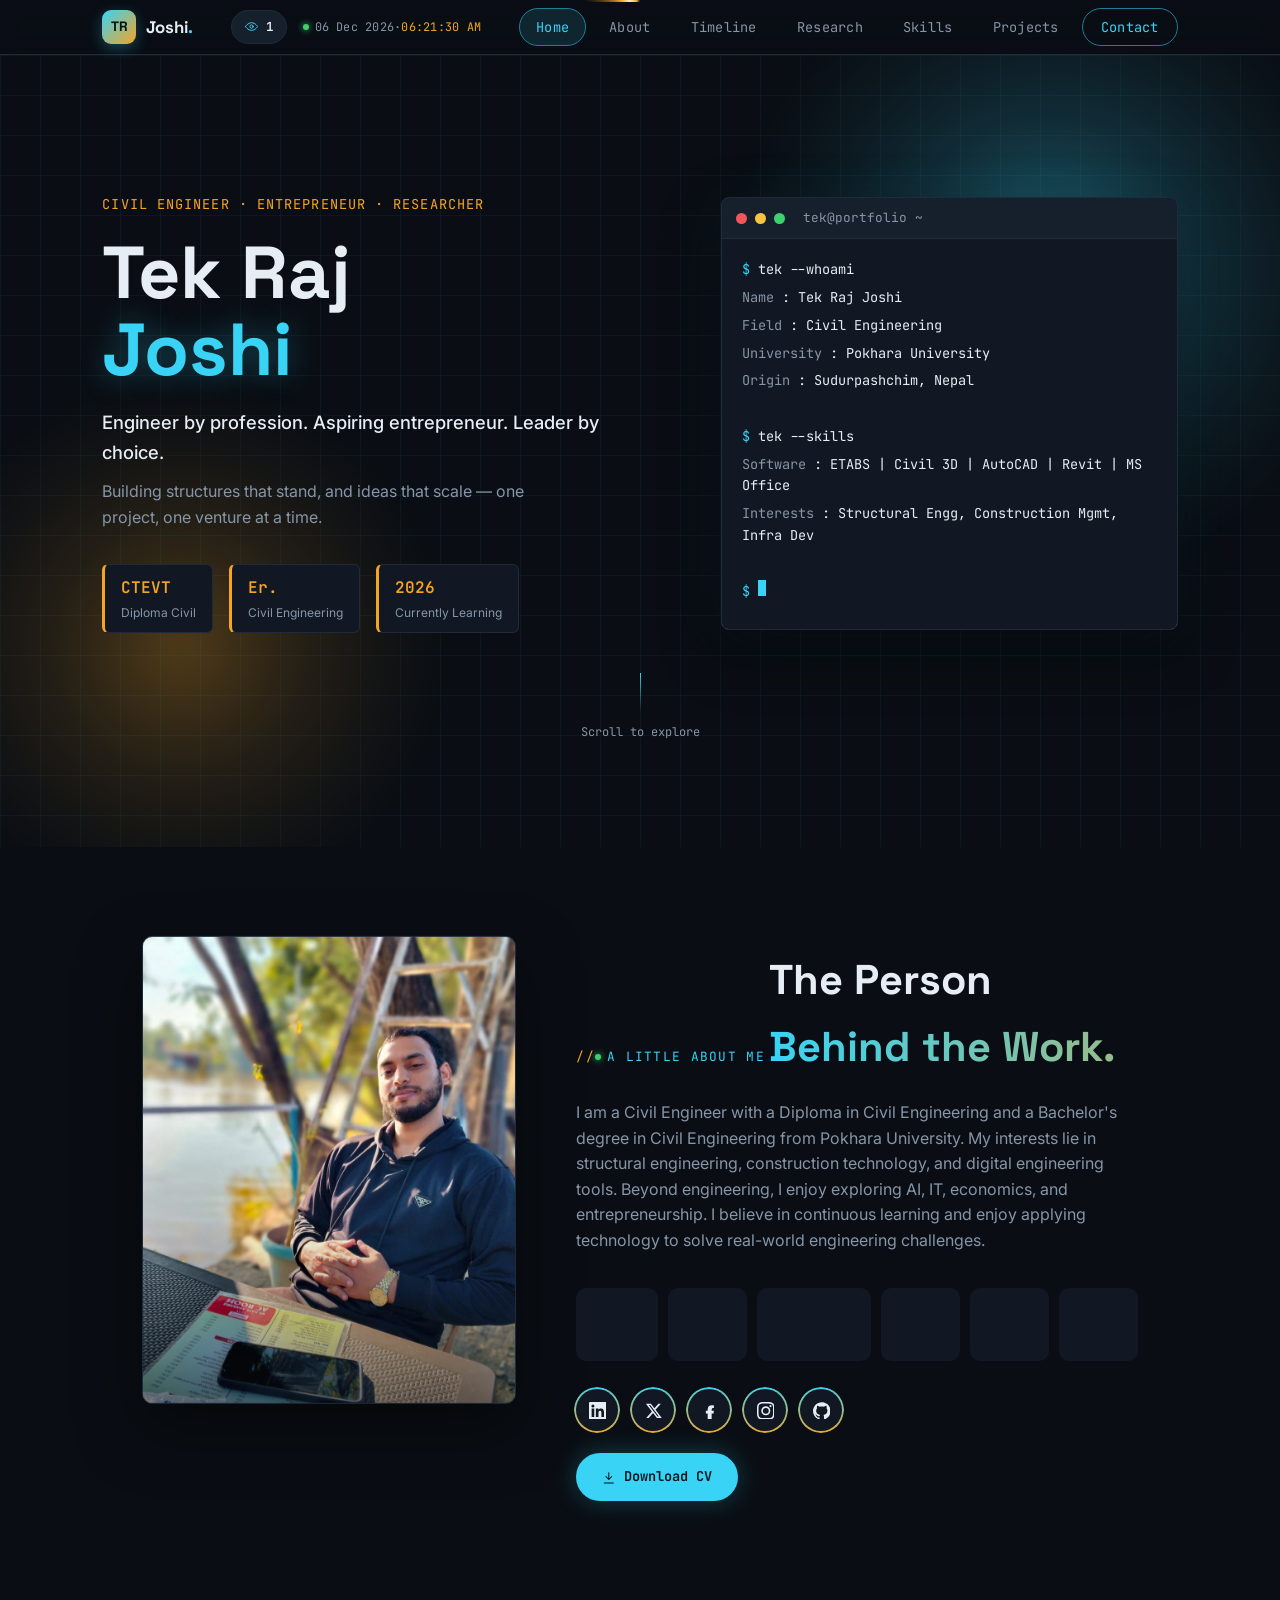
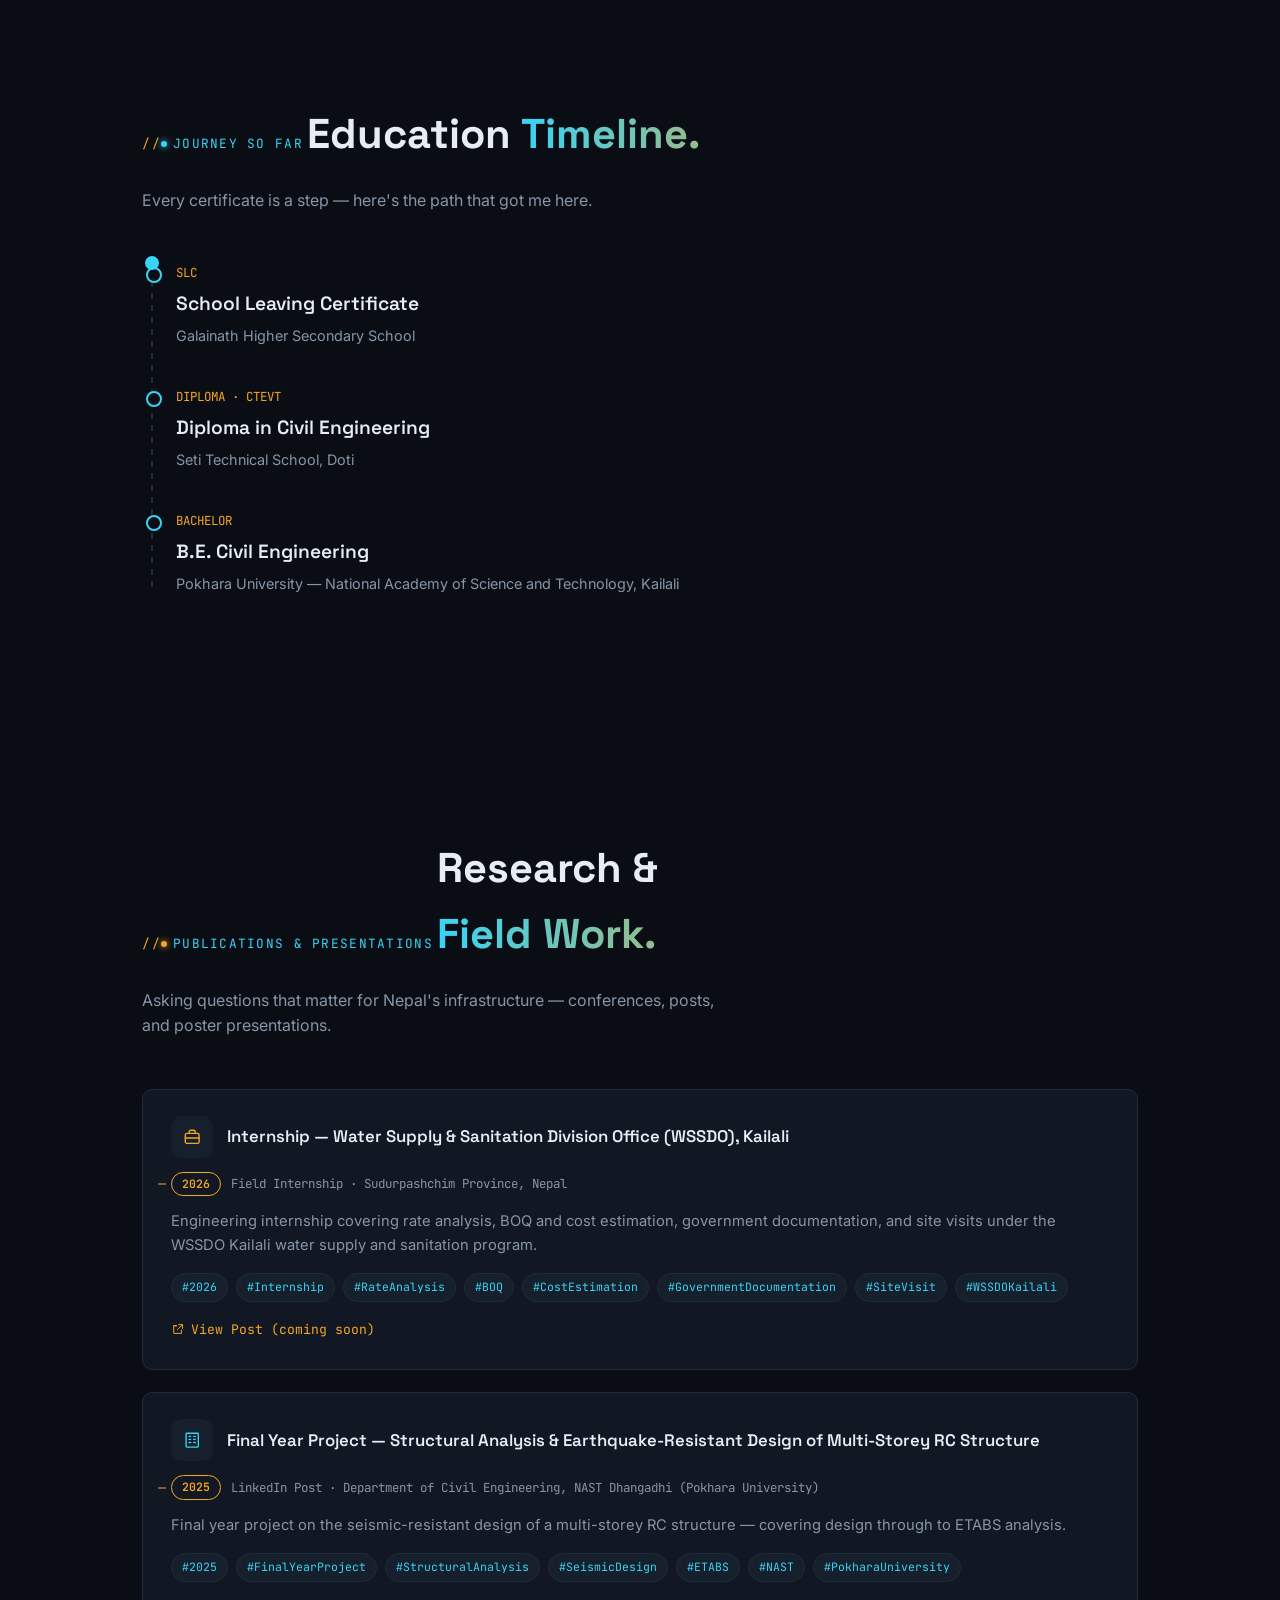
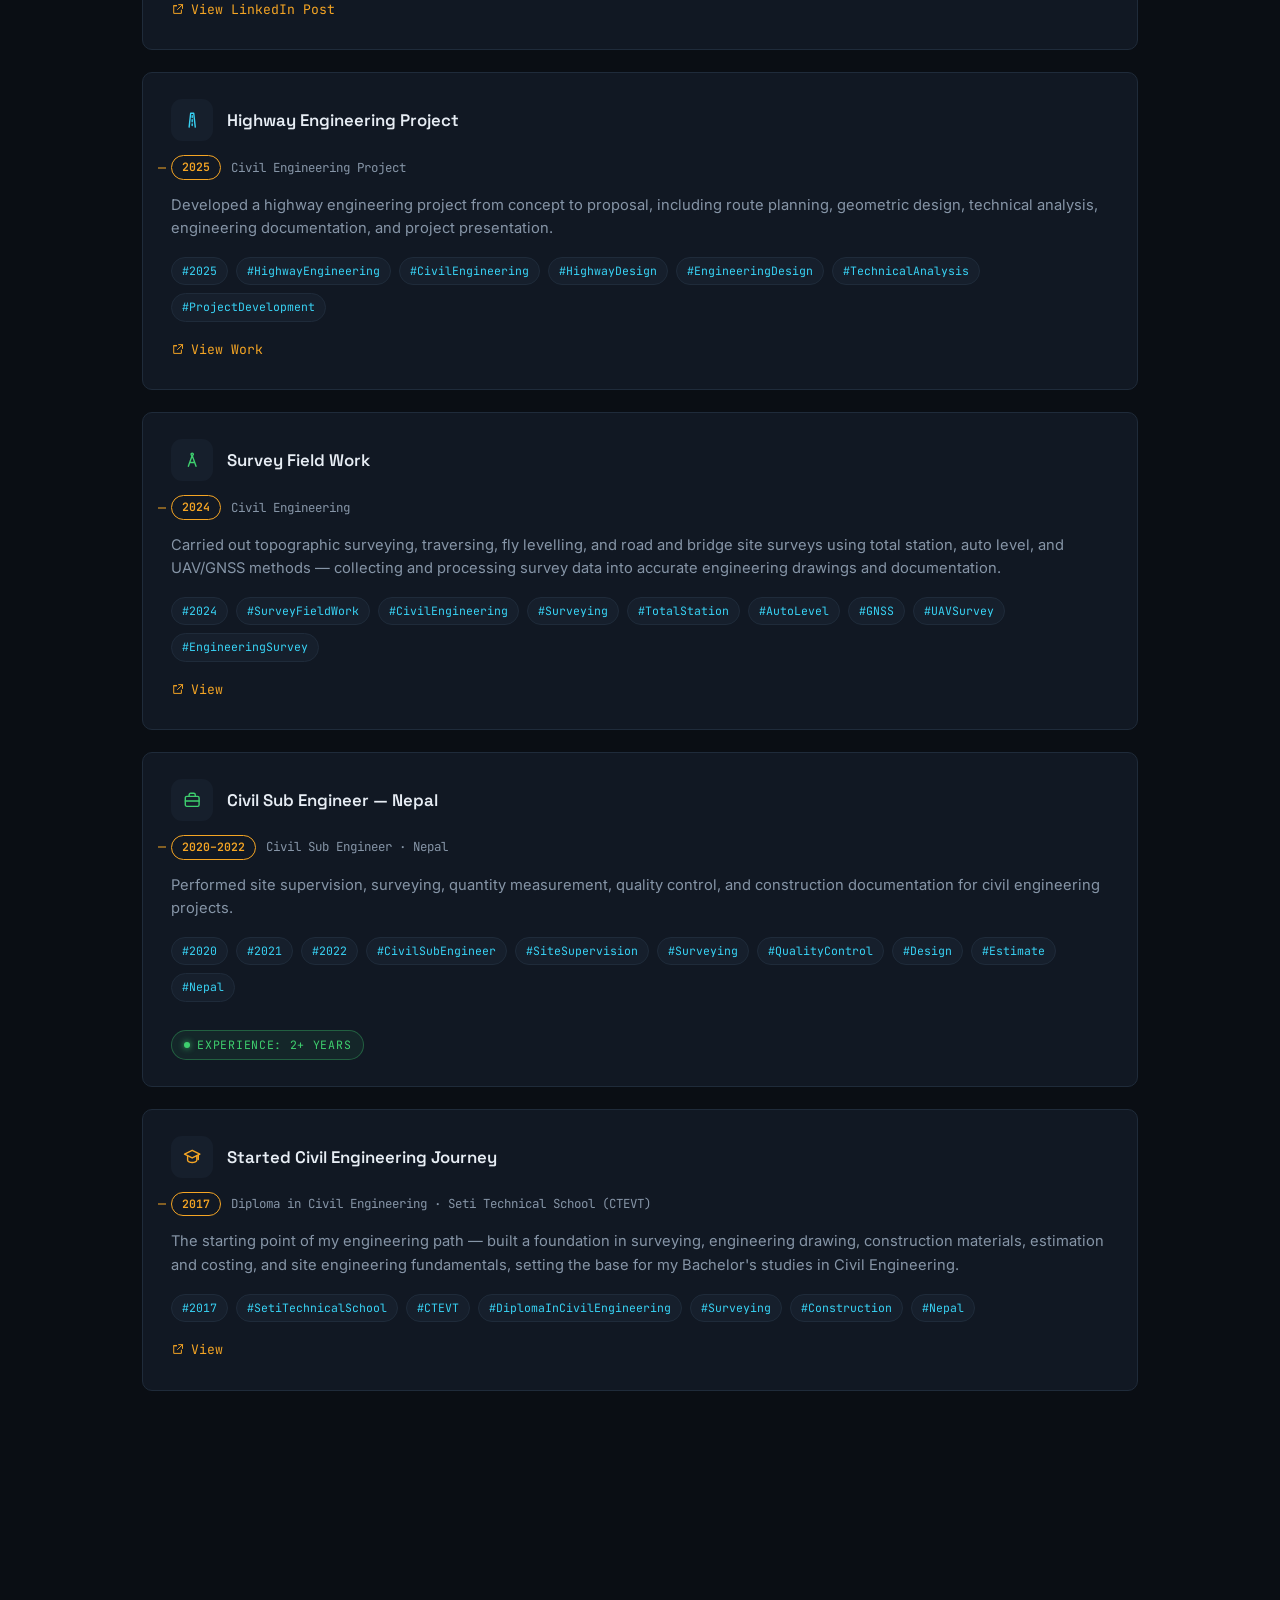
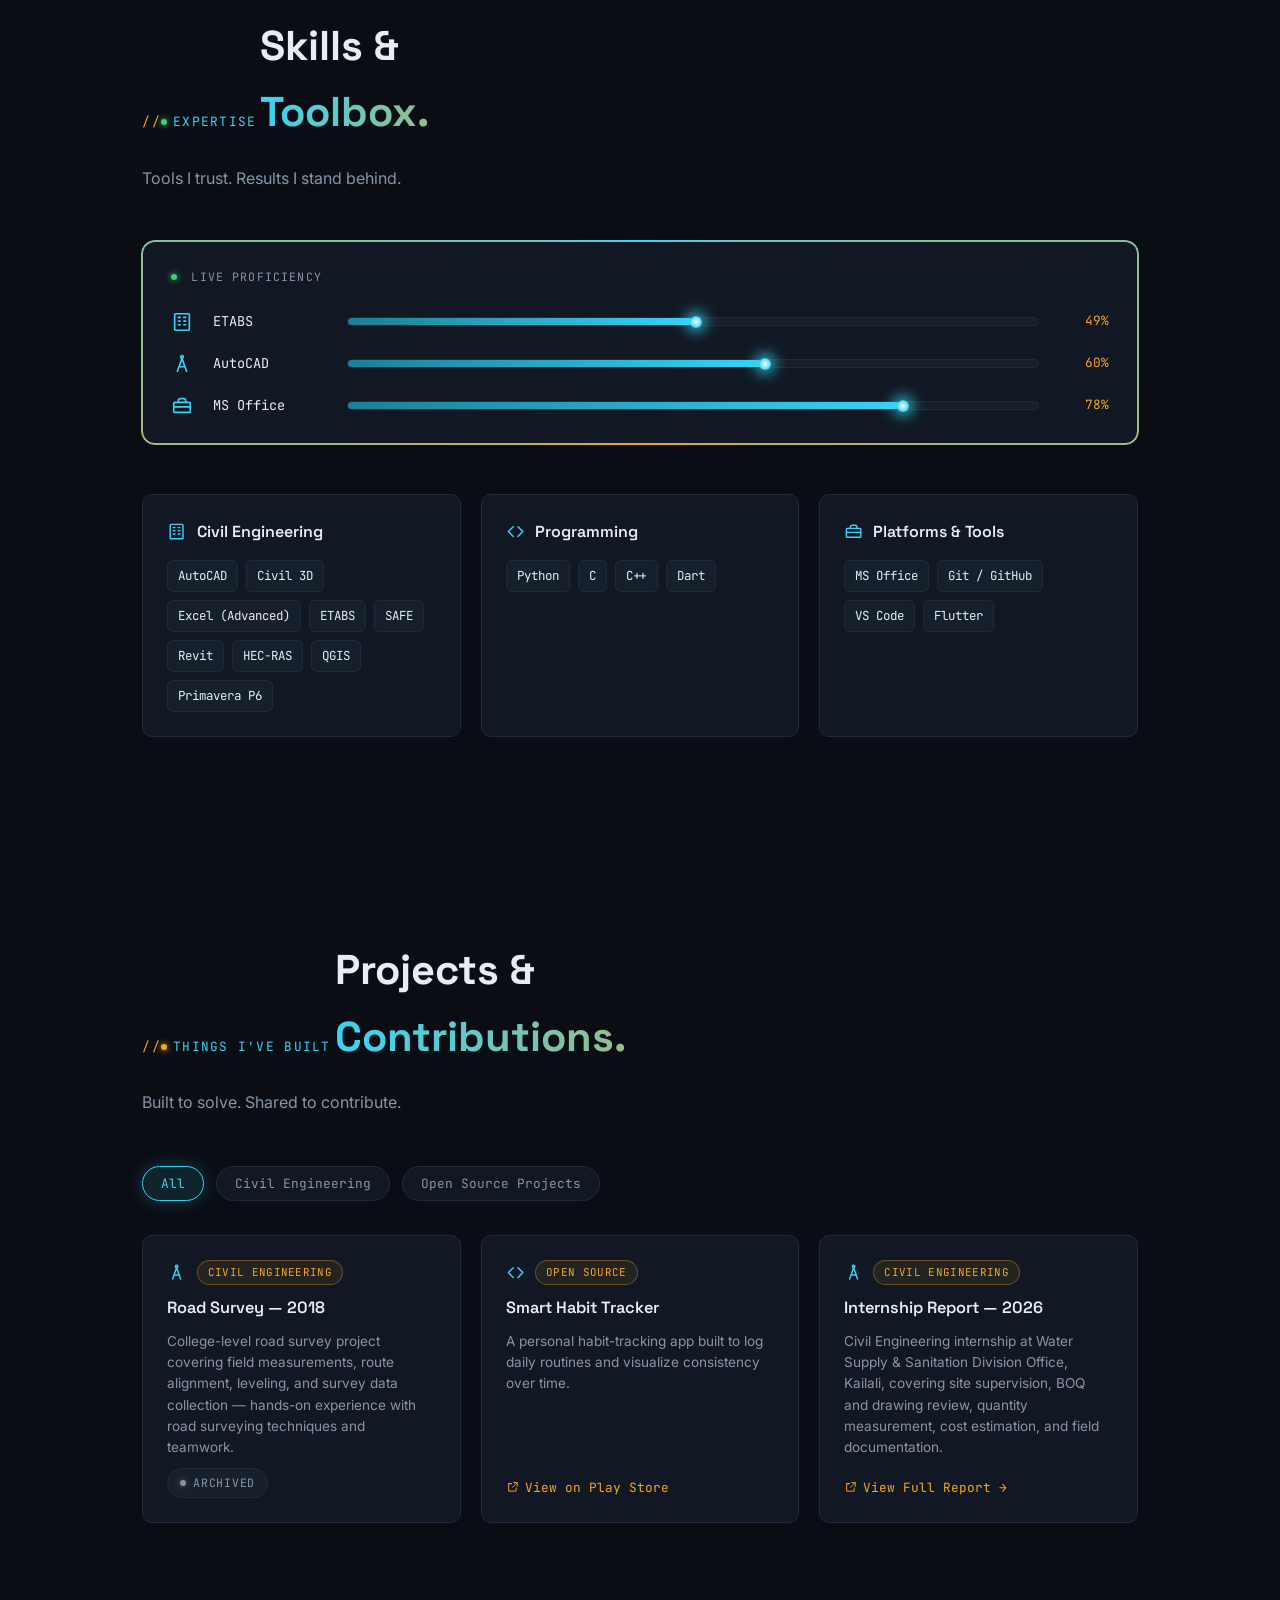
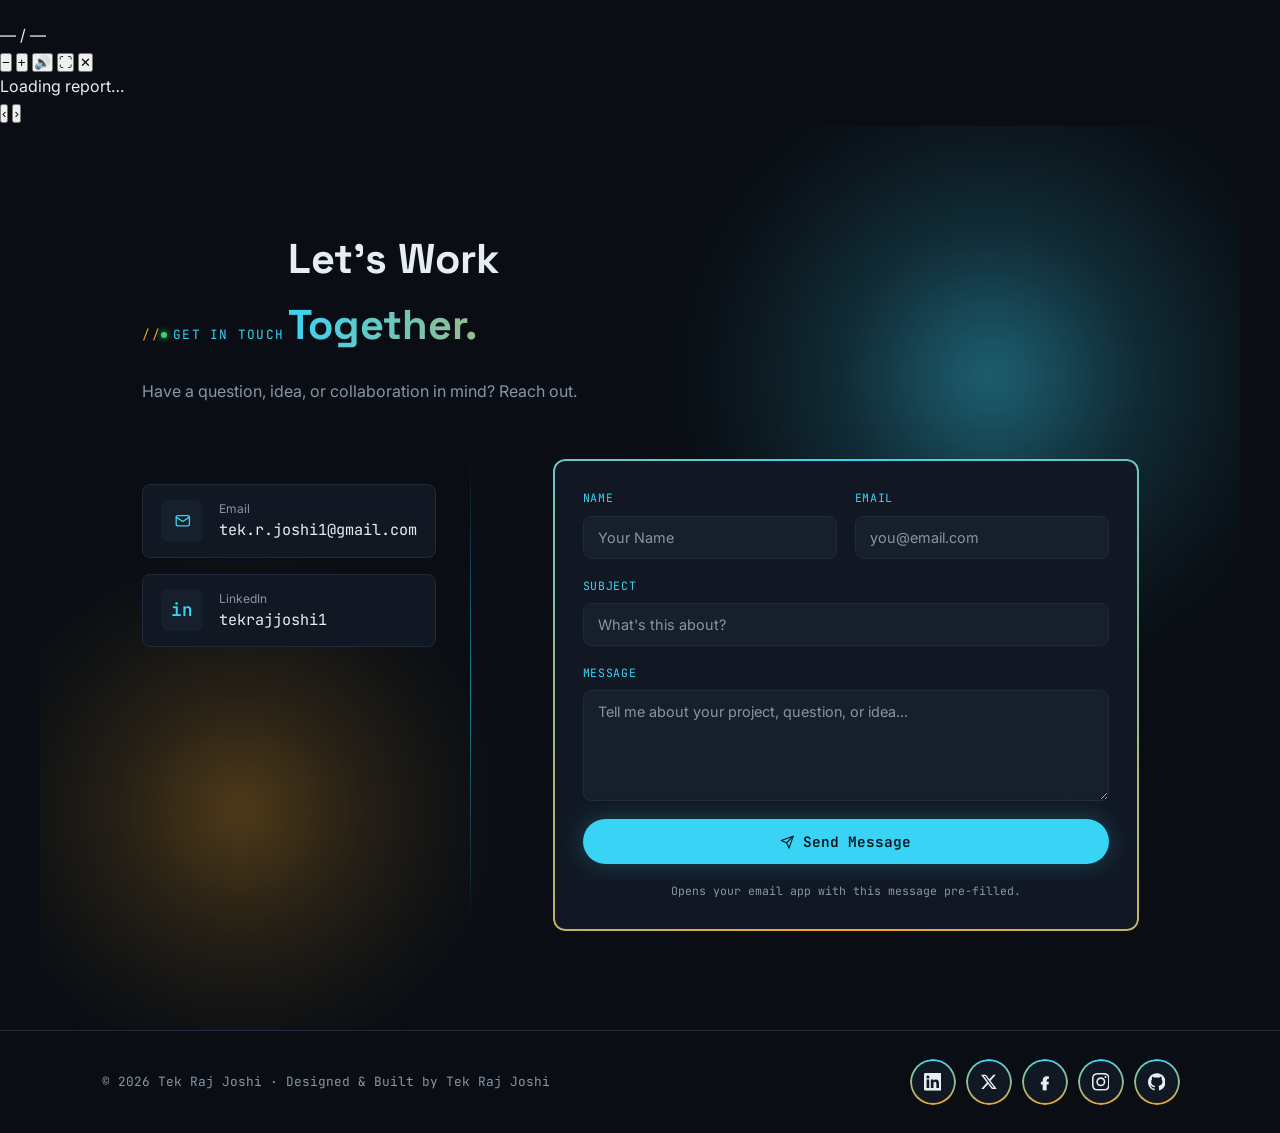
==== commit 4dd69fee: "Update index.html" ====
--- a/index.html
+++ b/index.html
@@ -48,533 +48,7 @@
 <link rel="preconnect" href="https://fonts.gstatic.com" crossorigin>
 <link href="https://fonts.googleapis.com/css2?family=Space+Grotesk:wght@400;500;600;700&family=Inter:wght@400;500;600&family=JetBrains+Mono:wght@400;500;600&display=swap" rel="stylesheet">
 
-<style>
-@property --angle{syntax:'<angle>';inherits:false;initial-value:0deg;}
-
-  :root{
-    --bg:#0a0e14;
-    --surface:#111823;
-    --surface-2:#161f2c;
-    --line:#1f2b3a;
-    --text:#e7edf4;
-    --muted:#8695a7;
-    --cyan:#38d3f5;
-    --cyan-dim:#1b7f96;
-    --amber:#f5a524;
-    --font-display:'Space Grotesk', sans-serif;
-    --font-body:'Inter', sans-serif;
-    --font-mono:'JetBrains Mono', monospace;
-  }
-  *{margin:0;padding:0;box-sizing:border-box;}
-  html{scroll-behavior:smooth;}
-  body{background:var(--bg);color:var(--text);font-family:var(--font-body);line-height:1.6;overflow-x:hidden;}
-  a{color:inherit;text-decoration:none;}
-  ul{list-style:none;}
-  section{padding:100px 8vw;max-width:1200px;margin:0 auto;position:relative;}
-  ::selection{background:var(--cyan);color:#00131a;}
-
-  .icon{width:1em;height:1em;fill:none;stroke:currentColor;stroke-width:1.8;stroke-linecap:round;stroke-linejoin:round;vertical-align:-0.15em;}
-  .sr-only{position:absolute;width:1px;height:1px;padding:0;margin:-1px;overflow:hidden;clip:rect(0,0,0,0);white-space:nowrap;border:0;}
-
-  .reveal{opacity:0;transform:translateY(24px);transition:opacity .6s ease, transform .6s ease;}
-  .reveal.visible{opacity:1;transform:translateY(0);}
-
-  .grad-text{background:linear-gradient(90deg,var(--cyan),var(--amber));-webkit-background-clip:text;background-clip:text;color:transparent;background-size:200% auto;animation:gradShift 6s ease infinite;}
-  @keyframes gradShift{0%,100%{background-position:0% center;}50%{background-position:100% center;}}
-
-  ::-webkit-scrollbar{width:10px;}
-  ::-webkit-scrollbar-track{background:var(--bg);}
-  ::-webkit-scrollbar-thumb{background:linear-gradient(var(--cyan-dim),var(--amber));border-radius:10px;}
-
-  /* Radial-gradient orbs: color itself fades to 0 alpha well inside the box,
-     so when a section clips it with overflow:hidden there's no visible
-     rectangular edge — only blur(90px) + a hard-edged circle showed a hard
-     box outline where the section clipped the blur spread. */
-  .orb{position:absolute;border-radius:50%;filter:blur(15px);pointer-events:none;z-index:0;}
-  .orb-cyan{width:620px;height:620px;top:-100px;right:-80px;
-    background:radial-gradient(circle, rgba(56,211,245,0.42) 0%, rgba(56,211,245,0.16) 32%, rgba(56,211,245,0.05) 55%, rgba(56,211,245,0) 74%);
-    animation:floatY 9s ease-in-out infinite, orbPulse 6s ease-in-out infinite;}
-  .orb-amber{width:520px;height:520px;bottom:-60px;left:-80px;
-    background:radial-gradient(circle, rgba(245,165,36,0.3) 0%, rgba(245,165,36,0.12) 32%, rgba(245,165,36,0.04) 55%, rgba(245,165,36,0) 74%);
-    animation:floatY 11s ease-in-out infinite reverse, orbPulse 7.5s ease-in-out infinite reverse;}
-  @keyframes floatY{0%,100%{transform:translateY(0);}50%{transform:translateY(-30px);}}
-  @keyframes orbPulse{0%,100%{opacity:0.7;}50%{opacity:1;}}
-
-  .glow-card{transition:transform .3s ease, box-shadow .3s ease, border-color .3s ease;}
-  .glow-card:hover{transform:translateY(-6px);box-shadow:0 14px 40px rgba(56,211,245,0.15);}
-
-  /* animated conic-gradient glowing border */
-  .glow-border{position:relative;z-index:0;}
-  .glow-border::before{
-    content:"";position:absolute;inset:-2px;border-radius:inherit;padding:2px;z-index:-1;
-    background:conic-gradient(from var(--angle), var(--cyan), var(--amber), var(--cyan));
-    -webkit-mask:linear-gradient(#000 0 0) content-box, linear-gradient(#000 0 0);
-    -webkit-mask-composite:xor;mask-composite:exclude;
-    animation:rotateBorder 5s linear infinite;
-  }
-  @keyframes rotateBorder{to{--angle:360deg;}}
-  .glow-border-hover::before{animation-play-state:paused;opacity:0;transition:opacity .3s ease;}
-  .glow-border-hover:hover::before{animation-play-state:running;opacity:1;}
-
-  @property --gold-angle{syntax:'<angle>';inherits:false;initial-value:0deg;}
-  .gold-border{position:relative;}
-  .gold-border::before{
-    content:"";position:absolute;inset:0;padding:2px;z-index:-1;
-    background:conic-gradient(from var(--gold-angle), transparent 0%, transparent 82%, #f5a524 90%, #fff2c9 94%, #f5a524 98%, transparent 100%);
-    -webkit-mask:linear-gradient(#000 0 0) content-box, linear-gradient(#000 0 0);
-    -webkit-mask-composite:xor;mask-composite:exclude;
-    animation:goldRotate 1.6s linear infinite;
-    pointer-events:none;
-  }
-  @keyframes goldRotate{to{--gold-angle:360deg;}}
-
-  /* ---------- nav ---------- */
-  nav{position:fixed;top:0;left:0;right:0;z-index:100;display:grid;grid-template-columns:auto minmax(90px,1fr) auto;align-items:center;gap:10px;padding:10px 8vw;background:rgba(10,14,20,0.85);backdrop-filter:blur(10px);border-bottom:1px solid var(--line);transition:background .3s ease, backdrop-filter .3s ease, box-shadow .3s ease;}
-  nav.nav-scrolled{background:rgba(10,14,20,0.97);backdrop-filter:blur(16px);box-shadow:0 8px 30px rgba(0,0,0,0.45);}
-  section{scroll-margin-top:80px;}
-  .nav-logo{display:flex;align-items:center;gap:10px;}
-  .nav-right{display:flex;align-items:center;gap:6px;}
-
-  .nav-center{display:flex;align-items:center;justify-content:center;gap:16px;font-family:var(--font-mono);min-width:0;overflow:hidden;}
-  .view-counter{display:flex;align-items:center;gap:7px;padding:6px 13px;border-radius:20px;background:var(--surface-2);border:1px solid var(--line);color:var(--cyan);font-size:0.78rem;white-space:nowrap;animation:counterGlow 2.6s ease-in-out infinite;}
-  @keyframes counterGlow{0%,100%{box-shadow:0 0 0 rgba(56,211,245,0);border-color:var(--line);}50%{box-shadow:0 0 14px rgba(56,211,245,0.3);border-color:var(--cyan-dim);}}
-  .eye-icon{width:1.05em;height:1.05em;transform-origin:center;animation:eyeBlink 4.5s ease-in-out infinite;}
-  @keyframes eyeBlink{0%,88%,100%{transform:scaleY(1);}94%{transform:scaleY(0.15);}}
-  .view-counter #viewCount{font-weight:600;color:var(--text);}
-  .view-counter.pop{animation:counterGlow 2.6s ease-in-out infinite, popBounce .5s ease;}
-  @keyframes popBounce{0%{transform:scale(1);}40%{transform:scale(1.28);}100%{transform:scale(1);}}
-  .live-clock{font-size:0.74rem;color:var(--muted);letter-spacing:0.02em;font-variant-numeric:tabular-nums;white-space:nowrap;display:flex;align-items:center;}
-  .live-clock .clock-time{color:var(--amber);}
-  .live-dot{display:inline-block;width:6px;height:6px;border-radius:50%;background:#3ecf6e;margin-right:6px;box-shadow:0 0 6px #3ecf6e;animation:dotPulse 1.4s ease-in-out infinite;flex-shrink:0;}
-  @keyframes dotPulse{0%,100%{opacity:1;}50%{opacity:0.35;}}
-
-  @media(max-width:760px){
-    .nav-center{gap:8px;}
-    .view-counter{padding:5px 10px;font-size:0.7rem;gap:5px;}
-    .live-clock{font-size:0.64rem;}
-  }
-  @media(max-width:480px){
-    .nav-center{gap:6px;flex-wrap:wrap;justify-content:flex-end;}
-    .view-counter{padding:4px 8px;font-size:0.64rem;}
-    .live-clock{font-size:0.56rem;white-space:normal;}
-    .clock-sep{display:none;}
-    .live-clock{flex-direction:column;align-items:flex-end;gap:1px;}
-    #hero{padding-top:96px;min-height:auto;}
-  }
-  @media(max-width:360px){
-    .clock-date{display:none;}
-  }
-  .logo-badge{width:34px;height:34px;border-radius:9px;background:linear-gradient(135deg,var(--cyan),var(--amber));display:flex;align-items:center;justify-content:center;font-family:var(--font-display);font-weight:700;color:#00131a;font-size:0.85rem;letter-spacing:-0.02em;box-shadow:0 4px 14px rgba(56,211,245,0.3);flex-shrink:0;}
-  .logo-text{font-family:var(--font-display);font-weight:700;font-size:1.05rem;color:var(--text);line-height:1;}
-  .logo-text span{color:var(--cyan);}
-  .nav-links{display:flex;gap:6px;align-items:center;}
-  .nav-links a{font-family:var(--font-mono);font-size:0.85rem;color:var(--muted);letter-spacing:0.02em;position:relative;overflow:hidden;}
-  .nav-links a:not(.nav-cta){padding:9px 16px;border-radius:20px;background:transparent;border:1px solid transparent;transition:background .25s ease, color .25s ease, border-color .25s ease, transform .15s ease;}
-  .nav-links a:not(.nav-cta):hover{background:rgba(56,211,245,0.08);border-color:rgba(56,211,245,0.25);color:var(--cyan);}
-  .nav-links a:not(.nav-cta).active{background:rgba(56,211,245,0.12);border-color:var(--cyan-dim);color:var(--cyan);}
-  .nav-links a:not(.nav-cta):active{transform:scale(0.92);}
-  .nav-links a:hover, .nav-links a.active{color:var(--cyan);}
-  .nav-ripple{position:absolute;border-radius:50%;background:rgba(56,211,245,0.45);transform:scale(0);animation:navRipple .55s ease-out forwards;pointer-events:none;}
-  @keyframes navRipple{to{transform:scale(3);opacity:0;}}
-  .nav-cta{border:1px solid var(--cyan-dim);padding:9px 18px;border-radius:20px;color:var(--cyan) !important;transition:background .25s ease, color .25s ease, transform .15s ease, box-shadow .25s ease;}
-  .nav-cta:hover{background:var(--cyan);color:#00131a !important;box-shadow:0 8px 20px rgba(56,211,245,0.3);}
-  .nav-cta:active{transform:scale(0.92);}
-  .nav-cta .nav-ripple{background:rgba(0,19,26,0.35);}
-  .hamburger{display:none;width:30px;height:22px;position:relative;cursor:pointer;flex-shrink:0;background:none;border:none;padding:0;appearance:none;}
-  .hamburger span{position:absolute;left:0;width:100%;height:2px;border-radius:2px;background:var(--cyan);transition:all .3s cubic-bezier(.4,0,.2,1);}
-  .hamburger span:nth-child(1){top:0;width:100%;}
-  .hamburger span:nth-child(2){top:10px;width:65%;background:var(--amber);}
-  .hamburger span:nth-child(3){top:20px;width:100%;}
-  .hamburger:hover span:nth-child(2){width:100%;}
-  .hamburger.open span:nth-child(1){top:10px;transform:rotate(45deg);background:var(--cyan);}
-  .hamburger.open span:nth-child(2){opacity:0;width:0;left:50%;}
-  .hamburger.open span:nth-child(3){top:10px;transform:rotate(-45deg);background:var(--cyan);}
-
-  @media(max-width:860px){
-    .nav-links{position:fixed;top:0;right:-100%;width:70%;height:100vh;background:var(--surface);flex-direction:column;justify-content:center;gap:14px;transition:right .3s ease;border-left:1px solid var(--line);}
-    .nav-links.open{right:0;}
-    .hamburger{display:block;z-index:110;}
-  }
-
-  /* ---------- hero ---------- */
-  #hero{min-height:88vh;display:flex;flex-direction:column;justify-content:center;padding-top:84px;padding-bottom:50px;position:relative;overflow:hidden;
-    max-width:none;width:100%;
-    background-image:linear-gradient(rgba(56,211,245,0.05) 1px, transparent 1px),linear-gradient(90deg, rgba(56,211,245,0.05) 1px, transparent 1px);
-    background-size:40px 40px;}
-  #hero > *:not(.orb){position:relative;z-index:1;}
-  .hero-inner{display:grid;grid-template-columns:1.1fr 0.9fr;gap:60px;align-items:center;max-width:1200px;margin:0 auto;width:100%;}
-  .hero-eyebrow{font-family:var(--font-mono);color:var(--amber);font-size:0.85rem;letter-spacing:0.08em;margin-bottom:18px;text-transform:uppercase;}
-  .hero-name{font-family:var(--font-display);font-size:clamp(2.6rem,6vw,4.6rem);font-weight:700;line-height:1.05;margin-bottom:20px;}
-  .hero-name-accent{color:var(--cyan);text-shadow:0 0 30px rgba(56,211,245,0.35);}
-  .hero-motto{font-size:1.15rem;color:var(--text);margin-bottom:12px;font-weight:500;}
-  .hero-tagline{color:var(--muted);max-width:480px;margin-bottom:34px;}
-  .hero-ranks{display:flex;gap:16px;flex-wrap:wrap;}
-  .rank-badge{border:1px solid var(--line);background:var(--surface);padding:10px 16px;border-radius:6px;display:flex;flex-direction:column;gap:2px;border-left:3px solid var(--amber);transition:transform .25s ease, box-shadow .25s ease;}
-  .rank-badge:hover{transform:translateY(-4px);box-shadow:0 10px 24px rgba(245,165,36,0.15);}
-  .rank-num{font-family:var(--font-mono);color:var(--amber);font-weight:600;}
-  .rank-label{font-size:0.75rem;color:var(--muted);}
-
-  .terminal{background:var(--surface);border:1px solid var(--line);border-radius:8px;overflow:hidden;box-shadow:0 20px 60px rgba(0,0,0,0.4), 0 0 60px rgba(56,211,245,0.06);position:relative;z-index:1;}
-  .terminal-bar{display:flex;align-items:center;gap:8px;padding:10px 14px;background:var(--surface-2);border-bottom:1px solid var(--line);}
-  .t-dot{width:11px;height:11px;border-radius:50%;}
-  .t-red{background:#f2555a;}.t-yellow{background:#f5c542;}.t-green{background:#3ecf6e;}
-  .t-title{margin-left:10px;font-family:var(--font-mono);font-size:0.8rem;color:var(--muted);}
-  .terminal-body{padding:20px;font-family:var(--font-mono);font-size:0.85rem;}
-  .t-line{display:block;margin-bottom:6px;}
-  .t-prompt{color:var(--cyan);}
-  .t-key{color:var(--muted);}
-  .t-val{color:var(--text);}
-  .t-cursor{display:inline-block;width:8px;height:16px;background:var(--cyan);animation:blink 1s step-end infinite;}
-  @keyframes blink{50%{opacity:0;}}
-
-  .hero-scroll-indicator{text-align:center;margin-top:40px;font-family:var(--font-mono);font-size:0.75rem;color:var(--muted);}
-  .scroll-line{width:1px;height:40px;background:linear-gradient(var(--cyan),transparent);margin:0 auto 10px;}
-
-  /* ---------- section labels ---------- */
-  .section-label{font-family:var(--font-mono);color:var(--cyan);font-size:0.8rem;letter-spacing:0.1em;text-transform:uppercase;margin-bottom:10px;}
-  .section-label::before{content:"// ";color:var(--amber);}
-  .section-title{font-family:var(--font-display);font-size:clamp(1.8rem,4vw,2.6rem);font-weight:700;margin-bottom:20px;}
-  .section-sub{color:var(--muted);max-width:600px;margin-bottom:50px;}
-
-  /* ---------- about ---------- */
-  .about-grid{display:grid;grid-template-columns:0.8fr 1.2fr;gap:60px;align-items:center;}
-  .about-img-wrap{border-radius:10px;overflow:hidden;border:1px solid var(--line);aspect-ratio:4/5;background:var(--surface);position:relative;box-shadow:0 25px 60px rgba(0,0,0,0.5);touch-action:manipulation;}
-
-  /* ---------- double-click / double-tap "like" heart burst on the about photo ---------- */
-  .heart-pop{
-    position:absolute;left:0;top:0;
-    pointer-events:none;z-index:6;
-    will-change:transform,opacity;
-    transform:translate(-50%,-50%) scale(0);
-    opacity:0;
-    animation-name:heartPop;
-    animation-timing-function:cubic-bezier(.17,.89,.32,1.25);
-    animation-fill-mode:forwards;
-  }
-  .heart-pop svg{display:block;width:100%;height:100%;filter:drop-shadow(0 4px 14px rgba(255,45,85,0.55));}
-  @keyframes heartPop{
-    0%{transform:translate(-50%,-50%) translate(0,0) scale(0) rotate(0deg);opacity:0;}
-    10%{transform:translate(-50%,-50%) translate(0,-4px) scale(var(--pop-scale,1.3)) rotate(var(--rot-a,-8deg));opacity:1;}
-    22%{transform:translate(-50%,-50%) translate(0,-10px) scale(.9) rotate(var(--rot-b,6deg));opacity:1;}
-    32%{transform:translate(-50%,-50%) translate(0,-16px) scale(1.05) rotate(0deg);opacity:1;}
-    78%{opacity:1;}
-    100%{transform:translate(-50%,-50%) translate(var(--dx,0px),var(--dy,-150px)) scale(var(--end-scale,.7)) rotate(var(--rot-end,15deg));opacity:0;}
-  }
-  @media(prefers-reduced-motion:reduce){.heart-pop{animation:none;opacity:0;}}
-  .about-img-wrap img{width:100%;height:100%;object-fit:cover;display:block;}
-  .about-img-wrap::after{content:"";position:absolute;inset:0;background:linear-gradient(180deg,transparent 60%,rgba(10,14,20,0.55));pointer-events:none;}
-  .about-bio{color:var(--muted);margin-bottom:34px;}
-  .about-title{position:relative;display:inline-block;}
-  .about-title::after{content:"";position:absolute;left:0;bottom:-12px;height:3px;background:linear-gradient(90deg,var(--cyan),var(--amber));border-radius:2px;box-shadow:0 0 12px rgba(56,211,245,0.6);animation:scanBar 2.4s ease-in-out infinite;}
-  @keyframes scanBar{0%{width:20px;opacity:0.5;}50%{width:100px;opacity:1;}100%{width:20px;opacity:0.5;}}
-  .section-label-live{display:inline-flex;align-items:center;}
-  .about-img-wrap{will-change:transform;}
-
-  /* ---------- reusable "live" glow accents, same treatment as About, ---------- */
-  /* ---------- varied per section so the page doesn't feel copy-pasted ---------- */
-  .live-dot-cyan{background:var(--cyan);box-shadow:0 0 6px var(--cyan);}
-  .live-dot-amber{background:var(--amber);box-shadow:0 0 6px var(--amber);}
-  .glow-underline{position:relative;display:inline-block;}
-  .glow-underline::after{content:"";position:absolute;left:0;bottom:-12px;height:3px;border-radius:2px;animation:scanBar 2.4s ease-in-out infinite;}
-  .glow-underline.glow-cyan-green::after{background:linear-gradient(90deg,var(--cyan),#3ecf6e);box-shadow:0 0 12px rgba(56,211,245,0.5);animation-duration:3s;}
-  .glow-underline.glow-amber-cyan::after{background:linear-gradient(90deg,var(--amber),var(--cyan));box-shadow:0 0 12px rgba(245,165,36,0.5);animation-duration:2.8s;}
-  .glow-underline.glow-green-cyan::after{background:linear-gradient(90deg,#3ecf6e,var(--cyan));box-shadow:0 0 12px rgba(62,207,110,0.5);animation-duration:2.2s;}
-  .glow-underline.glow-amber-green::after{background:linear-gradient(90deg,var(--amber),#3ecf6e);box-shadow:0 0 12px rgba(245,165,36,0.5);animation-duration:3.2s;}
-  .glow-underline.glow-green-amber::after{background:linear-gradient(90deg,#3ecf6e,var(--amber));box-shadow:0 0 12px rgba(62,207,110,0.5);animation-duration:2.6s;}
-
-  .interest-grid{display:grid;grid-template-columns:repeat(6,1fr);gap:10px;margin-bottom:28px;perspective:900px;}
-  .interest-card{background:var(--surface);border-radius:10px;padding:12px 8px;display:flex;flex-direction:column;align-items:center;gap:6px;text-align:center;transform-style:preserve-3d;transition:transform .35s ease, box-shadow .35s ease;cursor:default;}
-  .interest-card:hover{transform:rotateX(10deg) rotateY(-10deg) translateY(-6px) scale(1.05);box-shadow:0 16px 32px rgba(56,211,245,0.18);}
-  /* idle rotating glow-border, staggered per card so all six don't spin in lockstep */
-  .interest-card.glow-border::before{animation-duration:5s;}
-  .interest-card:nth-child(1).glow-border::before{animation-delay:0s;}
-  .interest-card:nth-child(2).glow-border::before{animation-delay:-.8s;}
-  .interest-card:nth-child(3).glow-border::before{animation-delay:-1.6s;}
-  .interest-card:nth-child(4).glow-border::before{animation-delay:-2.4s;}
-  .interest-card:nth-child(5).glow-border::before{animation-delay:-3.2s;}
-  .interest-card:nth-child(6).glow-border::before{animation-delay:-4s;}
-  .interest-icon-lg{width:30px;height:30px;border-radius:8px;display:flex;align-items:center;justify-content:center;background:var(--surface-2);color:var(--cyan);font-size:0.95rem;transition:transform .35s ease, color .35s ease;}
-  .interest-card:hover .interest-icon-lg{transform:translateZ(18px) scale(1.08);color:var(--amber);}
-
-  /* ---------- per-card themed background "vibe" — sits behind icon/label, above the border ring ---------- */
-  /* Every card uses the same diagonal light-sweep animation (matching the */
-  /* Entrepreneurship card), just re-graded with each card's own accent */
-  /* colour(s) via --v1/--v2 — a single consistent motion language across */
-  /* the row instead of six different effects. */
-  .interest-card{position:relative;overflow:visible;}
-  .interest-card::after{content:"";position:absolute;inset:0;border-radius:inherit;z-index:0;pointer-events:none;opacity:0.9;transition:opacity .35s ease;
-    background:linear-gradient(115deg, transparent 34%, rgba(var(--v1),0.34) 47%, rgba(var(--v2),0.34) 53%, transparent 66%);
-    background-size:250% 250%;
-    animation:vibeSweep 3.4s ease-in-out infinite;
-    animation-delay:var(--v-delay,0s);
-  }
-  .interest-card:hover::after{opacity:1;}
-  .interest-icon-lg,.interest-label{position:relative;z-index:1;}
-  @keyframes vibeSweep{0%{background-position:130% 130%;}100%{background-position:-30% -30%;}}
-
-  .vibe-engineering{--v1:56,211,245;--v2:56,211,245;--v-delay:0s;}
-  .vibe-tech{--v1:56,211,245;--v2:62,207,110;--v-delay:-.57s;}
-  .vibe-entrepreneurship{--v1:245,165,36;--v2:245,165,36;--v-delay:-1.13s;}
-  .vibe-economics{--v1:245,165,36;--v2:62,207,110;--v-delay:-1.7s;}
-  .vibe-geopolitics{--v1:62,207,110;--v2:62,207,110;--v-delay:-2.27s;}
-  .vibe-travel{--v1:56,211,245;--v2:245,165,36;--v-delay:-2.83s;}
-
-  /* More visible, colour-matched icon glow-pulse (replaces the plain iconPulse) */
-  .interest-icon-lg{animation:iconGlowPulse 2.4s ease-in-out infinite;}
-  @keyframes iconGlowPulse{
-    0%,100%{transform:scale(1);box-shadow:0 0 0 rgba(0,0,0,0);}
-    50%{transform:scale(1.22);box-shadow:0 0 18px rgba(var(--v1),0.65), 0 0 34px rgba(var(--v1),0.3);}
-  }
-  .interest-card:nth-child(1) .interest-icon-lg{animation-delay:0s;}
-  .interest-card:nth-child(2) .interest-icon-lg{animation-delay:.2s;}
-  .interest-card:nth-child(3) .interest-icon-lg{animation-delay:.4s;}
-  .interest-card:nth-child(4) .interest-icon-lg{animation-delay:.6s;}
-  .interest-card:nth-child(5) .interest-icon-lg{animation-delay:.8s;}
-  .interest-card:nth-child(6) .interest-icon-lg{animation-delay:1s;}
-
-  @media(prefers-reduced-motion:reduce){
-    .interest-card::after,.interest-icon-lg{animation:none;}
-  }
-  .interest-label{font-family:var(--font-display);font-weight:600;font-size:0.72rem;line-height:1.2;}
-
-  .social-row{display:flex;gap:14px;flex-wrap:wrap;margin-bottom:22px;}
-  .social-badge{width:42px;height:42px;border-radius:50%;background:var(--surface);display:flex;align-items:center;justify-content:center;color:var(--text);transition:all .25s ease;position:relative;font-size:1.05rem;}
-  .social-badge .icon{width:1.05em;height:1.05em;}
-  .social-badge:hover{transform:translateY(-4px) scale(1.08);color:#00131a;background:var(--cyan);box-shadow:0 10px 24px rgba(56,211,245,0.4);}
-
-  .about-actions{display:flex;gap:14px;flex-wrap:wrap;align-items:center;}
-  .btn-fill{display:flex;align-items:center;gap:8px;padding:13px 26px;border-radius:30px;background:var(--cyan);color:#00131a;font-family:var(--font-mono);font-size:0.85rem;font-weight:600;transition:opacity .2s, transform .2s, box-shadow .2s;box-shadow:0 0 24px rgba(56,211,245,0.25);}
-  .btn-fill:hover{opacity:0.9;transform:translateY(-3px);box-shadow:0 10px 30px rgba(56,211,245,0.4);}
-
-  /* ---------- timeline ---------- */
-  .timeline{position:relative;padding-left:34px;}
-  .timeline-track{position:absolute;left:9px;top:6px;bottom:6px;width:2px;background:repeating-linear-gradient(var(--line) 0 6px, transparent 6px 12px);}
-  .timeline-progress{position:absolute;left:9px;top:6px;width:2px;height:0%;overflow:hidden;box-shadow:0 0 14px rgba(56,211,245,0.55);transition:height .15s linear;}
-  .timeline-progress::before{content:"";position:absolute;left:0;top:0;width:100%;height:200%;background:repeating-linear-gradient(var(--cyan) 0 6px, transparent 6px 12px);animation:flowDash 1.1s linear infinite;}
-  @keyframes flowDash{from{transform:translateY(-50%);}to{transform:translateY(0%);}}
-  .timeline-glow-dot{position:absolute;left:10px;top:0%;width:14px;height:14px;border-radius:50%;background:var(--cyan);transform:translate(-50%,-50%);transition:top .15s linear;animation:pulseDot 1.6s ease-in-out infinite;z-index:2;}
-  @keyframes pulseDot{0%,100%{box-shadow:0 0 10px 3px rgba(56,211,245,0.5);}50%{box-shadow:0 0 22px 8px rgba(56,211,245,0.9);}}
-  .tl-item{position:relative;margin-bottom:40px;}
-  .tl-item::before{content:"";position:absolute;left:-30px;top:4px;width:12px;height:12px;border-radius:50%;background:var(--bg);border:2px solid var(--cyan);z-index:1;}
-  .tl-tag{font-family:var(--font-mono);color:var(--amber);font-size:0.78rem;margin-bottom:6px;display:block;}
-  .tl-title{font-family:var(--font-display);font-size:1.2rem;font-weight:600;margin-bottom:4px;}
-  .tl-place{color:var(--muted);font-size:0.9rem;}
-
-  /* ---------- research ---------- */
-  .research-card{background:var(--surface);border:1px solid var(--line);border-radius:10px;padding:26px 28px;margin-bottom:22px;transition:border-color .3s ease, transform .3s ease, box-shadow .3s ease;position:relative;overflow:hidden;scroll-margin-top:100px;}
-  .research-card:hover{border-color:var(--cyan-dim);transform:translateY(-5px);box-shadow:0 16px 40px rgba(56,211,245,0.12);}
-  .research-card::after{content:"";position:absolute;top:0;left:0;width:55%;height:100%;background:linear-gradient(120deg, transparent, rgba(56,211,245,0.1), transparent);transform:translateX(-250%) skewX(-20deg);animation:shimmerSweep 7s ease-in-out infinite;pointer-events:none;}
-  .research-head{display:flex;align-items:center;gap:14px;margin-bottom:14px;position:relative;z-index:1;}
-  .research-icon-badge{width:42px;height:42px;border-radius:11px;display:flex;align-items:center;justify-content:center;flex-shrink:0;background:var(--surface-2);animation:researchIconPulse 2.6s ease-in-out infinite;position:relative;}
-  .research-icon-badge::after{content:"";position:absolute;inset:0;border-radius:inherit;border:2px solid currentColor;opacity:0;pointer-events:none;}
-  .research-icon-badge .icon{font-size:1.15rem;}
-  @keyframes researchIconPulse{0%,100%{transform:scale(1);}50%{transform:scale(1.12);}}
-  @keyframes iconPing{0%{transform:scale(1);opacity:0.55;}80%,100%{transform:scale(1.7);opacity:0;}}
-  .research-card:hover .research-icon-badge{transform:rotate(-8deg) scale(1.15);}
-  .ri-cyan{color:var(--cyan);box-shadow:0 0 0 rgba(56,211,245,0);animation:researchIconPulse 2.6s ease-in-out infinite, riGlowCyan 2.6s ease-in-out infinite;}
-  .ri-amber{color:var(--amber);animation:researchIconPulse 2.8s ease-in-out infinite, riGlowAmber 2.8s ease-in-out infinite;}
-  .ri-green{color:#3ecf6e;animation:researchIconPulse 3s ease-in-out infinite, riGlowGreen 3s ease-in-out infinite;}
-  .ri-cyan::after{animation:iconPing 2.6s ease-out infinite;}
-  .ri-amber::after{animation:iconPing 2.8s ease-out infinite;}
-  .ri-green::after{animation:iconPing 3s ease-out infinite;}
-  @keyframes riGlowCyan{0%,100%{box-shadow:0 0 0 rgba(56,211,245,0);}50%{box-shadow:0 0 16px rgba(56,211,245,0.55);}}
-  @keyframes riGlowAmber{0%,100%{box-shadow:0 0 0 rgba(245,165,36,0);}50%{box-shadow:0 0 16px rgba(245,165,36,0.55);}}
-  @keyframes riGlowGreen{0%,100%{box-shadow:0 0 0 rgba(62,207,110,0);}50%{box-shadow:0 0 16px rgba(62,207,110,0.55);}}
-  .research-title{font-family:var(--font-display);font-weight:600;font-size:1.05rem;position:relative;z-index:1;}
-  .research-sub{font-family:var(--font-mono);font-size:0.78rem;color:var(--muted);margin-bottom:14px;display:flex;align-items:center;gap:10px;flex-wrap:wrap;position:relative;z-index:1;}
-  .year-pill{font-family:var(--font-mono);font-size:0.72rem;font-weight:600;color:var(--amber);border:1px solid var(--amber);border-radius:20px;padding:2px 10px;position:relative;animation:yearPillGlow 2.4s ease-in-out infinite;}
-  .year-pill::before{content:"";position:absolute;left:-14px;top:50%;width:8px;height:1px;background:var(--amber);transform:translateY(-50%);}
-  @keyframes yearPillGlow{0%,100%{box-shadow:0 0 0 rgba(245,165,36,0);}50%{box-shadow:0 0 10px rgba(245,165,36,0.5);}}
-  .research-body{color:var(--muted);font-size:0.92rem;margin-bottom:16px;position:relative;z-index:1;}
-  .research-tags{display:flex;flex-wrap:wrap;gap:8px;margin-bottom:16px;position:relative;z-index:1;}
-  .research-tag{font-family:var(--font-mono);font-size:0.72rem;padding:4px 10px;border-radius:20px;background:var(--surface-2);border:1px solid var(--line);color:var(--cyan);transition:transform .2s ease, border-color .2s ease, box-shadow .2s ease;}
-  .research-tag:hover{transform:translateY(-2px);border-color:var(--cyan-dim);box-shadow:0 4px 12px rgba(56,211,245,0.25);}
-  .research-link{font-family:var(--font-mono);font-size:0.82rem;color:var(--amber);display:inline-flex;align-items:center;gap:6px;position:relative;z-index:1;}
-  .research-link .icon{flex-shrink:0;transition:transform .2s ease;}
-  .research-link:hover{text-decoration:underline;}
-  .research-link:hover .icon{transform:translate(3px,-3px);}
-
-  /* ---------- skills ---------- */
-  .prof-bars{display:flex;flex-direction:column;gap:20px;margin-bottom:50px;background:var(--surface);border:1px solid var(--line);border-radius:14px;padding:26px 28px;position:relative;}
-  .prof-header{display:flex;align-items:center;gap:8px;font-family:var(--font-mono);font-size:0.72rem;letter-spacing:0.1em;text-transform:uppercase;color:var(--muted);margin-bottom:4px;}
-  .prof-row{display:grid;grid-template-columns:28px 120px 1fr 56px;align-items:center;gap:14px;}
-  .prof-icon{width:22px;height:22px;color:var(--cyan);animation:iconPulse 2.6s ease-in-out infinite;}
-  .prof-name{font-family:var(--font-mono);font-size:0.85rem;}
-  .prof-track{height:9px;background:var(--surface-2);border:1px solid var(--line);border-radius:6px;overflow:visible;position:relative;}
-  .prof-fill{height:100%;width:0;background:linear-gradient(90deg,var(--cyan-dim),var(--cyan));border-radius:6px;position:relative;transition:width 1.3s cubic-bezier(.2,.8,.2,1);animation:profBlink 1s ease-in-out infinite;}
-  @keyframes profBlink{0%,100%{box-shadow:0 0 6px rgba(56,211,245,0.4);filter:brightness(1);}50%{box-shadow:0 0 22px rgba(56,211,245,1);filter:brightness(1.35);}}
-  .prof-fill-shimmer{position:absolute;inset:0;overflow:hidden;border-radius:inherit;}
-  .prof-fill-shimmer::after{content:"";position:absolute;top:0;left:0;height:100%;width:35%;background:linear-gradient(90deg, transparent, rgba(255,255,255,0.85), transparent);transform:translateX(-200%);animation:profFlow 1.1s linear infinite;}
-  @keyframes profFlow{to{transform:translateX(400%);}}
-  .prof-tip{position:absolute;right:-3px;top:50%;width:12px;height:12px;border-radius:50%;background:radial-gradient(circle,#ffffff,var(--cyan) 70%);transform:translate(50%,-50%);box-shadow:0 0 14px 4px rgba(56,211,245,0.85);animation:tipPulse 1s ease-in-out infinite;}
-  @keyframes tipPulse{0%,100%{transform:translate(50%,-50%) scale(1);}50%{transform:translate(50%,-50%) scale(1.35);}}
-  .prof-pct{font-family:var(--font-mono);font-size:0.8rem;color:var(--amber);text-align:right;animation:pctBlink 1s ease-in-out infinite;font-variant-numeric:tabular-nums;}
-  @keyframes pctBlink{0%,100%{opacity:1;text-shadow:0 0 0 transparent;}50%{opacity:0.75;text-shadow:0 0 8px rgba(245,165,36,0.7);}}
-
-  .prof-row:nth-child(2) .prof-fill, .prof-row:nth-child(2) .prof-pct{animation-delay:.3s;}
-  .prof-row:nth-child(3) .prof-fill, .prof-row:nth-child(3) .prof-pct{animation-delay:.6s;}
-  .skills-grid{display:grid;grid-template-columns:repeat(auto-fit,minmax(240px,1fr));gap:20px;}
-  .skill-card{background:var(--surface);border:1px solid var(--line);border-radius:10px;padding:24px;position:relative;overflow:hidden;scroll-margin-top:100px;}
-  .skill-card::after{content:"";position:absolute;top:0;left:0;width:55%;height:100%;background:linear-gradient(120deg, transparent, rgba(56,211,245,0.14), transparent);transform:translateX(-250%) skewX(-20deg);animation:shimmerSweep 5s ease-in-out infinite;pointer-events:none;will-change:transform;}
-  .skill-card:nth-child(2)::after{animation-delay:1.2s;}
-  .skill-card:nth-child(3)::after{animation-delay:2.4s;}
-  @keyframes shimmerSweep{0%{transform:translateX(-250%) skewX(-20deg);}55%,100%{transform:translateX(250%) skewX(-20deg);}}
-  .skill-card-head{display:flex;align-items:center;gap:10px;margin-bottom:16px;position:relative;z-index:1;}
-  .skill-card-head .icon{color:var(--cyan);font-size:1.2rem;animation:iconPulse 2.6s ease-in-out infinite;}
-  @keyframes iconPulse{0%,100%{transform:scale(1);opacity:1;}50%{transform:scale(1.18);opacity:0.65;}}
-  .skill-card-head h3{font-family:var(--font-display);font-size:1rem;font-weight:600;}
-  .skill-tags{display:flex;flex-wrap:wrap;gap:8px;position:relative;z-index:1;}
-  .skill-tag{font-family:var(--font-mono);font-size:0.78rem;padding:5px 10px;border-radius:5px;background:var(--surface-2);border:1px solid var(--line);color:var(--text);transition:transform .2s ease, border-color .2s ease, color .2s ease, box-shadow .2s ease;animation:tagGlow 2.6s ease-in-out infinite;}
-  @keyframes tagGlow{0%,100%{box-shadow:0 0 0 rgba(56,211,245,0);border-color:var(--line);}50%{box-shadow:0 0 10px rgba(56,211,245,0.4);border-color:var(--cyan-dim);}}
-  .skill-tags .skill-tag:nth-child(1){animation-delay:0s;}
-  .skill-tags .skill-tag:nth-child(2){animation-delay:.15s;}
-  .skill-tags .skill-tag:nth-child(3){animation-delay:.3s;}
-  .skill-tags .skill-tag:nth-child(4){animation-delay:.45s;}
-  .skill-tags .skill-tag:nth-child(5){animation-delay:.6s;}
-  .skill-tags .skill-tag:nth-child(6){animation-delay:.75s;}
-  .skill-tags .skill-tag:nth-child(7){animation-delay:.9s;}
-  .skill-tags .skill-tag:nth-child(8){animation-delay:1.05s;}
-  .skill-tags .skill-tag:nth-child(9){animation-delay:1.2s;}
-  .skill-tag:hover{transform:translateY(-3px);border-color:var(--cyan-dim);color:var(--cyan);box-shadow:0 6px 16px rgba(56,211,245,0.2);animation-play-state:paused;}
-
-  /* ---------- projects ---------- */
-  .filter-row{display:flex;gap:12px;flex-wrap:wrap;margin-bottom:34px;}
-  .filter-btn{font-family:var(--font-mono);font-size:0.8rem;padding:8px 18px;border-radius:20px;border:1px solid var(--line);background:var(--surface);color:var(--muted);cursor:pointer;position:relative;overflow:hidden;transition:all .25s ease;}
-  .filter-btn:hover{border-color:var(--cyan-dim);color:var(--cyan);transform:translateY(-2px);}
-  .filter-btn:active{transform:scale(0.94);}
-  .filter-btn.active{border-color:var(--cyan);color:var(--cyan);background:rgba(56,211,245,0.1);box-shadow:0 0 16px rgba(56,211,245,0.25);animation:filterPulse 2.2s ease-in-out infinite;}
-  @keyframes filterPulse{0%,100%{box-shadow:0 0 10px rgba(56,211,245,0.2);}50%{box-shadow:0 0 20px rgba(56,211,245,0.5);}}
-  .filter-ripple{position:absolute;border-radius:50%;background:rgba(56,211,245,0.4);transform:scale(0);animation:navRipple .55s ease-out forwards;pointer-events:none;}
-
-  .placeholder-grid{display:grid;grid-template-columns:repeat(auto-fit,minmax(240px,1fr));gap:20px;align-items:stretch;}
-
-  .project-card{background:var(--surface);border:1px solid var(--line);border-radius:10px;padding:24px;display:flex;flex-direction:column;gap:10px;position:relative;overflow:hidden;transition:transform .3s ease, box-shadow .3s ease, border-color .3s ease, opacity .3s ease;scroll-margin-top:100px;}
-  .project-card::after{content:"";position:absolute;top:0;left:0;width:55%;height:100%;background:linear-gradient(120deg, transparent, rgba(56,211,245,0.12), transparent);transform:translateX(-250%) skewX(-20deg);animation:shimmerSweep 6s ease-in-out infinite;pointer-events:none;}
-  .project-card-head{display:flex;align-items:center;gap:10px;position:relative;z-index:1;}
-  .project-card-head .icon{color:var(--cyan);font-size:1.2rem;flex-shrink:0;animation:iconPulse 2.6s ease-in-out infinite;}
-  .project-card-cat{font-family:var(--font-mono);font-size:0.68rem;color:var(--amber);letter-spacing:0.03em;text-transform:uppercase;padding:3px 10px;border-radius:20px;border:1px solid rgba(245,165,36,0.35);background:rgba(245,165,36,0.08);animation:catGlow 2.4s ease-in-out infinite;}
-  @keyframes catGlow{0%,100%{box-shadow:0 0 0 rgba(245,165,36,0);}50%{box-shadow:0 0 10px rgba(245,165,36,0.4);}}
-  .project-card-title{font-family:var(--font-display);font-weight:600;font-size:1.02rem;position:relative;z-index:1;}
-  .project-card-desc{color:var(--muted);font-size:0.85rem;line-height:1.55;position:relative;z-index:1;}
-  .project-card-link{font-family:var(--font-mono);font-size:0.8rem;color:var(--amber);display:inline-flex;align-items:center;gap:6px;margin-top:auto;padding-top:6px;position:relative;z-index:1;}
-  .project-card-link:hover{text-decoration:underline;}
-  .project-card-link .icon{flex-shrink:0;transition:transform .2s ease;}
-  .project-card-link:hover .icon{transform:translate(2px,-2px);}
-
-  /* ---------- status badge (e.g. "Archived") for cards with no live link ---------- */
-  .status-badge{display:inline-flex;align-items:center;gap:7px;font-family:var(--font-mono);font-size:0.72rem;letter-spacing:0.06em;text-transform:uppercase;padding:5px 12px;border-radius:20px;margin-top:auto;align-self:flex-start;position:relative;z-index:1;}
-  .status-archived{color:var(--muted);border:1px solid var(--line);background:rgba(134,149,167,0.06);animation:archivedGlow 3s ease-in-out infinite;}
-  .status-dot{width:6px;height:6px;border-radius:50%;background:var(--muted);box-shadow:0 0 6px rgba(134,149,167,0.6);flex-shrink:0;animation:dotPulse 1.4s ease-in-out infinite;}
-  @keyframes archivedGlow{0%,100%{box-shadow:0 0 0 rgba(56,211,245,0);border-color:var(--line);}50%{box-shadow:0 0 12px rgba(56,211,245,0.18);border-color:var(--cyan-dim);}}
-  .status-experience{color:#3ecf6e;border:1px solid rgba(62,207,110,0.35);background:rgba(62,207,110,0.08);animation:experienceGlow 3s ease-in-out infinite;margin-top:12px;}
-  .status-experience .status-dot{background:#3ecf6e;box-shadow:0 0 6px #3ecf6e;}
-  @keyframes experienceGlow{0%,100%{box-shadow:0 0 0 rgba(62,207,110,0);border-color:rgba(62,207,110,0.35);}50%{box-shadow:0 0 12px rgba(62,207,110,0.35);border-color:#3ecf6e;}}
-
-  .placeholder-card{background:var(--surface);border:1px dashed var(--line);border-radius:10px;padding:30px;min-height:150px;display:flex;flex-direction:column;justify-content:center;align-items:flex-start;gap:10px;transition:border-color .3s ease, opacity .3s ease;animation:dashPulse 2.6s ease-in-out infinite;}
-  @keyframes dashPulse{0%,100%{border-color:var(--line);}50%{border-color:var(--cyan-dim);}}
-  .placeholder-card:hover{border-color:var(--cyan);}
-  .placeholder-card .icon{color:var(--amber);font-size:1.4rem;animation:addIconPulse 1.6s ease-in-out infinite;}
-  @keyframes addIconPulse{0%,100%{transform:scale(1) rotate(0deg);opacity:0.75;}50%{transform:scale(1.25) rotate(90deg);opacity:1;}}
-  .placeholder-title{font-family:var(--font-display);font-weight:600;color:var(--muted);}
-  .placeholder-cat{font-family:var(--font-mono);font-size:0.72rem;color:var(--cyan);}
-
-  /* ---------- contact ---------- */
-  #contact{position:relative;overflow:hidden;}
-  .contact-channels{display:flex;flex-direction:column;gap:16px;margin-top:30px;}
-  .contact-channel{display:flex;align-items:center;gap:16px;padding:14px 18px;border:1px solid var(--line);border-radius:8px;background:var(--surface);transition:border-color .2s, transform .2s, box-shadow .2s;position:relative;overflow:hidden;animation:chanGlow 2.8s ease-in-out infinite;}
-  @keyframes chanGlow{0%,100%{box-shadow:0 0 0 rgba(56,211,245,0);}50%{box-shadow:0 0 14px rgba(56,211,245,0.25);}}
-  .contact-channels a:nth-child(1){animation-delay:0s;}
-  .contact-channels a:nth-child(2){animation-delay:.4s;}
-  .contact-channels a:nth-child(3){animation-delay:.8s;}
-  .contact-channel:hover{border-color:var(--cyan);transform:translateX(6px);box-shadow:0 8px 24px rgba(56,211,245,0.3);}
-  .contact-channel .ch-icon{transition:transform .3s ease;}
-  .contact-channel:hover .ch-icon{transform:scale(1.15) rotate(-6deg);}
-
-  .contact-grid-2{display:grid;grid-template-columns:0.85fr auto 1.15fr;gap:0;column-gap:34px;align-items:start;}
-  .contact-divider{width:1px;align-self:stretch;background:linear-gradient(180deg,transparent,var(--cyan-dim),transparent);animation:dividerPulse 3s ease-in-out infinite;}
-  @keyframes dividerPulse{0%,100%{opacity:0.3;}50%{opacity:0.9;}}
-  .contact-form{background:var(--surface);border:1px solid var(--line);border-radius:12px;padding:28px;display:flex;flex-direction:column;gap:18px;margin-top:6px;transition:transform .4s ease, box-shadow .4s ease;transform-style:preserve-3d;}
-  .contact-form:hover{transform:perspective(1000px) rotateX(1.5deg) rotateY(-1.5deg) translateY(-4px);box-shadow:0 20px 50px rgba(56,211,245,0.15);}
-  .contact-channels a:nth-child(1){animation-delay:0s;transition-delay:0s;}
-  .contact-channels a:nth-child(2){animation-delay:.4s;transition-delay:.1s;}
-  .contact-channels a:nth-child(3){animation-delay:.8s;transition-delay:.2s;}
-  .form-row{display:grid;grid-template-columns:1fr 1fr;gap:18px;}
-  .form-field{display:flex;flex-direction:column;gap:8px;}
-  .form-field label{font-family:var(--font-mono);font-size:0.72rem;letter-spacing:0.06em;text-transform:uppercase;color:var(--cyan);transition:color .2s ease, text-shadow .2s ease;}
-  .form-field input, .form-field textarea{
-    background:var(--surface-2);border:1px solid var(--line);border-radius:8px;padding:12px 14px;
-    color:var(--text);font-family:var(--font-body);font-size:0.9rem;resize:vertical;
-    transition:border-color .25s ease, box-shadow .25s ease;
-  }
-  .form-field input::placeholder, .form-field textarea::placeholder{color:var(--muted);}
-  .form-field input:focus, .form-field textarea:focus{
-    outline:none;border-color:var(--cyan);box-shadow:0 0 0 3px rgba(56,211,245,0.15), 0 0 20px rgba(56,211,245,0.25);
-  }
-  .form-field:focus-within label{color:var(--amber);text-shadow:0 0 8px rgba(245,165,36,0.6);}
-  .form-submit{border:none;cursor:pointer;justify-content:center;font-size:0.9rem;animation:submitGlow 2s ease-in-out infinite;}
-  .send-icon{animation:sendSweep 2.6s ease-in-out infinite;}
-  @keyframes sendSweep{
-    0%{transform:translate(0,0);opacity:1;}
-    42%{transform:translate(6px,-5px);opacity:1;}
-    50%{transform:translate(10px,-8px);opacity:0;}
-    51%{transform:translate(-8px,6px);opacity:0;}
-    58%{transform:translate(-4px,3px);opacity:1;}
-    100%{transform:translate(0,0);opacity:1;}
-  }
-  @media(prefers-reduced-motion:reduce){.send-icon{animation:none;}}
-  @keyframes submitGlow{0%,100%{box-shadow:0 0 20px rgba(56,211,245,0.3);}50%{box-shadow:0 0 34px rgba(56,211,245,0.6);}}
-  .form-submit .live-dot{margin-right:2px;}
-  .form-note{font-family:var(--font-mono);font-size:0.72rem;color:var(--muted);text-align:center;}
-
-  @media(max-width:860px){
-    .contact-grid-2{grid-template-columns:1fr;gap:30px;}
-    .contact-divider{display:none;}
-    .form-row{grid-template-columns:1fr;}
-  }
-  .ch-icon{width:42px;height:42px;border-radius:8px;display:flex;align-items:center;justify-content:center;background:var(--surface-2);color:var(--cyan);font-size:1.1rem;}
-  .ch-label{font-size:0.75rem;color:var(--muted);}
-  .ch-value{font-family:var(--font-mono);font-size:0.95rem;}
-
-  /* ---------- footer ---------- */
-  footer{border-top:1px solid var(--line);padding:30px 8vw;display:flex;justify-content:space-between;align-items:center;flex-wrap:wrap;gap:16px;font-family:var(--font-mono);font-size:0.8rem;color:var(--muted);}
-  .footer-social{display:flex;gap:14px;}
-
-  /* ---------- scroll-to-top button ---------- */
-  .scroll-top-btn{
-    position:fixed;right:24px;bottom:28px;width:52px;height:52px;z-index:90;
-    display:flex;align-items:center;justify-content:center;
-    background:var(--surface-2);border:1px solid var(--line);border-radius:16px;
-    color:var(--cyan);cursor:pointer;padding:0;
-    box-shadow:0 8px 24px rgba(0,0,0,0.4);
-    opacity:0;visibility:hidden;pointer-events:none;
-    transform:translateY(26px) scale(.78);
-    transition:opacity .35s ease, transform .45s cubic-bezier(.34,1.56,.64,1), visibility .35s ease, box-shadow .3s ease, border-color .3s ease, background .3s ease;
-  }
-  .scroll-top-btn.visible{opacity:1;visibility:visible;pointer-events:auto;transform:translateY(0) scale(1);}
-  .scroll-top-btn:hover{border-color:var(--cyan-dim);background:var(--surface);box-shadow:0 12px 32px rgba(56,211,245,0.3);}
-  .scroll-top-btn:hover .scroll-top-icon{transform:translateY(-3px);}
-  .scroll-top-btn:active{transform:translateY(0) scale(.9);}
-  .scroll-top-btn.clicked{animation:scrollBtnPunch .45s ease;}
-  @keyframes scrollBtnPunch{0%{transform:scale(1);}35%{transform:scale(.82) rotate(-6deg);}100%{transform:scale(1);}}
-  .scroll-top-icon{width:20px;height:20px;position:relative;z-index:1;transition:transform .25s ease;}
-  .scroll-top-ring{position:absolute;inset:0;width:52px;height:52px;transform:rotate(-90deg);pointer-events:none;}
-  .scroll-top-ring .ring-track{fill:none;stroke:var(--line);stroke-width:2;}
-  .scroll-top-ring .ring-progress{fill:none;stroke:url(#scrollGrad);stroke-width:2;stroke-linecap:round;stroke-dasharray:138.23;stroke-dashoffset:138.23;}
-  @media(max-width:600px){
-    .scroll-top-btn{right:16px;bottom:20px;width:46px;height:46px;border-radius:14px;}
-    .scroll-top-ring{width:46px;height:46px;}
-    .scroll-top-icon{width:18px;height:18px;}
-  }
-
-  @media(max-width:860px){
-    .hero-inner, .about-grid{grid-template-columns:1fr;}
-    .prof-row{grid-template-columns:22px 90px 1fr 44px;gap:10px;}
-    .prof-icon{width:18px;height:18px;}
-    .interest-grid{grid-template-columns:repeat(3,1fr);}
-    section{padding:70px 6vw;}
-    .research-card{padding:20px 18px;}
-  }
-</style>
+<link rel="stylesheet" href="style.css">
 </head>
 <body>
 
@@ -944,9 +418,34 @@
       <a href="#" target="_blank" class="project-card-link"><svg class="icon"><use href="#ic-external"/></svg> View on Play Store</a>
     </div>
 
-    <div class="placeholder-card reveal glow-card" data-cat="civil"><svg class="icon"><use href="#ic-plus"/></svg><span class="placeholder-cat">Civil Engineering</span><div class="placeholder-title">Add project</div></div>
-  </div>
-</section>
+    <div class="project-card reveal glow-card" id="pr-internship-report-2026" data-cat="civil">
+      <div class="project-card-head"><svg class="icon"><use href="#ic-compass"/></svg><span class="project-card-cat">Civil Engineering</span></div>
+      <div class="project-card-title">Internship Report — 2026</div>
+      <p class="project-card-desc">Civil Engineering internship at Water Supply &amp; Sanitation Division Office, Kailali, covering site supervision, BOQ and drawing review, quantity measurement, cost estimation, and field documentation.</p>
+      <a href="#" class="project-card-link" onclick="openFlipbook('documents/tekraj-joshi-civil-engineering-internship-report-wssdo-kailali_pdf.pdf');return false;"><svg class="icon"><use href="#ic-external"/></svg> View Full Report →</a>
+    </div>
+  </div>
+</section>
+
+<!-- ============= FLIPBOOK VIEWER (Projects section only) ============= -->
+<div id="flipbookOverlay" class="flipbook-overlay" aria-modal="true" role="dialog" aria-hidden="true">
+  <div class="flipbook-topbar">
+    <span class="flipbook-page-indicator" id="fbPageIndicator">— / —</span>
+    <div class="flipbook-controls">
+      <button type="button" class="fb-btn" id="fbZoomOut" title="Zoom out">−</button>
+      <button type="button" class="fb-btn" id="fbZoomIn" title="Zoom in">+</button>
+      <button type="button" class="fb-btn" id="fbSound" title="Toggle page-turn sound">🔊</button>
+      <button type="button" class="fb-btn" id="fbFullscreen" title="Fullscreen">⛶</button>
+      <button type="button" class="fb-btn fb-close" id="fbClose" title="Close">✕</button>
+    </div>
+  </div>
+  <div class="flipbook-stage">
+    <div id="flipbookLoading" class="flipbook-loading">Loading report…</div>
+    <div id="flipbookViewport" class="flipbook-viewport"><div id="flipbookRoot"></div></div>
+    <button type="button" class="fb-nav fb-prev" id="fbPrev" aria-label="Previous page">‹</button>
+    <button type="button" class="fb-nav fb-next" id="fbNext" aria-label="Next page">›</button>
+  </div>
+</div>
 
 <!-- ================= CONTACT ================= -->
 <section id="contact">
@@ -1018,470 +517,7 @@
   <svg class="icon scroll-top-icon"><use href="#ic-chevrons-up"/></svg>
 </button>
 
-<script>
-// ---- Live clock ----
-  function updateClock(){
-    const now = new Date();
-    const dateEl = document.querySelector('.clock-date');
-    const timeEl = document.querySelector('.clock-time');
-    if (dateEl) dateEl.textContent = now.toLocaleDateString('en-GB', { day:'2-digit', month:'short', year:'numeric' });
-    if (timeEl) timeEl.textContent = now.toLocaleTimeString('en-US', { hour:'2-digit', minute:'2-digit', second:'2-digit', hour12:true });
-  }
-  updateClock();
-  setInterval(updateClock, 1000);
-
-  // ---- Page view counter ----
-  // countapi.xyz (the old fallback service) has permanently shut down, so it
-  // is no longer used here. This now hits a single live, free, no-signup
-  // counter service, and only falls back to a local (per-browser) counter
-  // if that request fails for any reason — so the number is never stuck on "—".
-  // IMPORTANT: change 'tekrajjoshi1-portfolio' below to something unique
-  // to you once you host this for real, so your count is your own.
-  (function initViewCounter(){
-    const NAMESPACE = 'tekrajjoshi1-portfolio';
-    const KEY = 'views';
-    const el = document.getElementById('viewCount');
-    const wrap = document.getElementById('viewCounter');
-
-    function showCount(n){
-      if (!el) return;
-      el.textContent = Number(n).toLocaleString();
-      if (wrap) {
-        wrap.classList.add('pop');
-        setTimeout(() => wrap.classList.remove('pop'), 600);
-      }
-    }
-
-    function localFallback(){
-      try {
-        const stored = parseInt(localStorage.getItem('trj_local_views') || '0', 10);
-        const next = stored + 1;
-        localStorage.setItem('trj_local_views', String(next));
-        showCount(next);
-      } catch (e) {
-        if (el) el.textContent = '—';
-      }
-    }
-
-    // Live, free, no-signup counter service (countapi.xyz-compatible mirror).
-    fetch(`https://countapi.mileshilliard.com/api/v1/hit/${NAMESPACE}_${KEY}`)
-      .then(r => { if (!r.ok) throw new Error('counter service failed'); return r.json(); })
-      .then(data => showCount(data.value))
-      .catch(localFallback);
-  })();
-
-  const hamburger = document.getElementById('hamburger');
-  const navLinks = document.getElementById('navLinks');
-  hamburger.addEventListener('click', () => {
-    const isOpen = navLinks.classList.toggle('open');
-    hamburger.classList.toggle('open');
-    hamburger.setAttribute('aria-expanded', isOpen ? 'true' : 'false');
-  });
-  navLinks.querySelectorAll('a').forEach(a => {
-    a.addEventListener('click', () => {
-      navLinks.classList.remove('open');
-      hamburger.classList.remove('open');
-      hamburger.setAttribute('aria-expanded', 'false');
-    });
-    a.addEventListener('click', function(e){
-      const rect = this.getBoundingClientRect();
-      const size = Math.max(rect.width, rect.height) * 1.4;
-      const ripple = document.createElement('span');
-      ripple.className = 'nav-ripple';
-      ripple.style.width = ripple.style.height = size + 'px';
-      ripple.style.left = (e.clientX - rect.left - size / 2) + 'px';
-      ripple.style.top = (e.clientY - rect.top - size / 2) + 'px';
-      this.appendChild(ripple);
-      ripple.addEventListener('animationend', () => ripple.remove());
-    });
-  });
-
-  function animateCount(el, target, duration){
-    const start = performance.now();
-    function tick(now){
-      const t = Math.min((now - start) / duration, 1);
-      const eased = 1 - Math.pow(1 - t, 3);
-      el.textContent = Math.round(eased * target) + '%';
-      if (t < 1) requestAnimationFrame(tick);
-    }
-    requestAnimationFrame(tick);
-  }
-
-  const revealEls = document.querySelectorAll('.reveal');
-  const observer = new IntersectionObserver((entries) => {
-    entries.forEach(e => {
-      if (e.isIntersecting) {
-        e.target.classList.add('visible');
-        e.target.querySelectorAll('.prof-fill').forEach(bar => {
-          bar.style.width = bar.dataset.pct + '%';
-        });
-        e.target.querySelectorAll('.prof-pct[data-pct]').forEach(pct => {
-          if (pct.dataset.animated) return;
-          pct.dataset.animated = 'true';
-          animateCount(pct, parseInt(pct.dataset.pct, 10), 1300);
-        });
-      }
-    });
-  }, { threshold: 0.15 });
-  revealEls.forEach(el => observer.observe(el));
-
-  const filterBtns = document.querySelectorAll('.filter-btn');
-  const projectCards = document.querySelectorAll('#projectGrid > [data-cat]');
-  filterBtns.forEach(btn => {
-    btn.addEventListener('click', (e) => {
-      const rect = btn.getBoundingClientRect();
-      const size = Math.max(rect.width, rect.height) * 1.4;
-      const ripple = document.createElement('span');
-      ripple.className = 'filter-ripple';
-      ripple.style.width = ripple.style.height = size + 'px';
-      ripple.style.left = (e.clientX - rect.left - size / 2) + 'px';
-      ripple.style.top = (e.clientY - rect.top - size / 2) + 'px';
-      btn.appendChild(ripple);
-      ripple.addEventListener('animationend', () => ripple.remove());
-
-      filterBtns.forEach(b => b.classList.remove('active'));
-      btn.classList.add('active');
-      const f = btn.dataset.filter;
-      projectCards.forEach(card => {
-        const show = f === 'all' || card.dataset.cat === f;
-        card.style.opacity = show ? '1' : '0';
-        card.style.transform = show ? 'scale(1)' : 'scale(0.95)';
-        setTimeout(() => { card.style.display = show ? 'flex' : 'none'; }, show ? 0 : 200);
-      });
-    });
-  });
-
-  // ---- Contact form (static site: opens the visitor's email client with the message pre-filled) ----
-  // For real inline form delivery without opening an email app, connect this
-  // form to a service like Formspree or Getform (no backend code needed).
-  const contactForm = document.getElementById('contactForm');
-  if (contactForm) {
-    contactForm.addEventListener('submit', function(e){
-      e.preventDefault();
-      const name = document.getElementById('cf-name').value.trim();
-      const email = document.getElementById('cf-email').value.trim();
-      const subject = document.getElementById('cf-subject').value.trim();
-      const message = document.getElementById('cf-message').value.trim();
-      const body = `Name: ${name}\nEmail: ${email}\n\n${message}`;
-      const mailto = `mailto:tek.r.joshi1@gmail.com?subject=${encodeURIComponent(subject)}&body=${encodeURIComponent(body)}`;
-      window.location.href = mailto;
-      const note = document.getElementById('formNote');
-      if (note) note.textContent = 'Opening your email app…';
-    });
-  }
-
-  // ---- About photo parallax on scroll ----
-  const aboutPhoto = document.getElementById('aboutPhoto');
-  let aboutTicking = false;
-  function updateAboutParallax(){
-    aboutTicking = false;
-    if (!aboutPhoto) return;
-    const rect = aboutPhoto.getBoundingClientRect();
-    const vh = window.innerHeight;
-    const center = rect.top + rect.height / 2;
-    const offset = (vh / 2 - center) * 0.08;
-    aboutPhoto.style.transform = `translateY(${offset}px)`;
-  }
-  window.addEventListener('scroll', () => { if (!aboutTicking) { aboutTicking = true; requestAnimationFrame(updateAboutParallax); } });
-  window.addEventListener('resize', updateAboutParallax);
-  updateAboutParallax();
-
-  // ---- Double-click / double-tap "like" heart burst on the about photo ----
-  // Desktop: native `dblclick` (fires reliably every time two clicks land
-  // close together — if you double-click repeatedly, you get one heart per
-  // dblclick). Mobile: manual double-tap detection on `touchend` using a
-  // time + distance window; once a double-tap has fired, continued rapid
-  // taps within that window each spawn another independent heart, so 5 fast
-  // taps = 5 hearts animating at once. CSS `touch-action:manipulation` on
-  // the photo (see the <style> block above) blocks the browser's native
-  // double-tap-zoom there without affecting scrolling elsewhere on the page.
-  (function initPhotoDoubleTapLike(){
-    const photo = document.getElementById('aboutPhoto');
-    if (!photo) return;
-
-    function offsetIn(el, clientX, clientY){
-      const rect = el.getBoundingClientRect();
-      return { x: clientX - rect.left, y: clientY - rect.top };
-    }
-
-    function rand(min, max){ return min + Math.random() * (max - min); }
-
-    function spawnHeart(x, y){
-      const heart = document.createElement('div');
-      heart.className = 'heart-pop';
-
-      const size = rand(38, 74);           // varied heart size
-      const dur = rand(900, 1450);         // varied pop-to-fade duration
-      const delay = rand(0, 70);           // tiny stagger for simultaneous hearts
-      const dx = rand(-60, 60);            // left/right drift while floating
-      const dy = -rand(120, 220);          // upward float distance
-      const rotA = rand(-18, 18);          // bounce wiggle
-      const rotB = rand(-14, 14);
-      const rotEnd = rand(-35, 35);        // rotation picked up during drift
-      const popScale = rand(1.15, 1.42);   // elastic overshoot on entrance
-      const endScale = rand(0.55, 0.85);   // slight shrink while fading
-
-      heart.style.left = x + 'px';
-      heart.style.top = y + 'px';
-      heart.style.width = size + 'px';
-      heart.style.height = size + 'px';
-      heart.style.animationDuration = dur.toFixed(0) + 'ms';
-      heart.style.animationDelay = delay.toFixed(0) + 'ms';
-      heart.style.setProperty('--dx', dx.toFixed(1) + 'px');
-      heart.style.setProperty('--dy', dy.toFixed(1) + 'px');
-      heart.style.setProperty('--rot-a', rotA.toFixed(1) + 'deg');
-      heart.style.setProperty('--rot-b', rotB.toFixed(1) + 'deg');
-      heart.style.setProperty('--rot-end', rotEnd.toFixed(1) + 'deg');
-      heart.style.setProperty('--pop-scale', popScale.toFixed(2));
-      heart.style.setProperty('--end-scale', endScale.toFixed(2));
-
-      heart.innerHTML = '<svg viewBox="0 0 24 24" fill="#ff2d55"><path d="M12 21s-6.7-4.35-9.3-8.1C.86 10.02 1.4 6.9 3.9 5.3c2.1-1.35 4.7-.85 6.1 1 .6.75 1.4 1.9 2 2.85.6-.95 1.4-2.1 2-2.85 1.4-1.85 4-2.35 6.1-1 2.5 1.6 3.04 4.72 1.2 7.6C18.7 16.65 12 21 12 21z"/></svg>';
-
-      photo.appendChild(heart);
-      heart.addEventListener('animationend', () => heart.remove());
-      // Safety net: if animationend never fires for any reason, don't leak nodes.
-      setTimeout(() => { if (heart.parentNode) heart.remove(); }, dur + delay + 400);
-    }
-
-    // Desktop / mouse — native double-click detection, always reliable
-    photo.addEventListener('dblclick', function(e){
-      e.preventDefault();
-      const p = offsetIn(photo, e.clientX, e.clientY);
-      spawnHeart(p.x, p.y);
-    });
-
-    // Touch devices — manual double-tap + rapid-tap-chain detection
-    let lastTapTime = 0;
-    let lastTapX = 0, lastTapY = 0;
-    photo.addEventListener('touchend', function(e){
-      const touch = e.changedTouches[0];
-      if (!touch) return;
-      const p = offsetIn(photo, touch.clientX, touch.clientY);
-      const now = Date.now();
-      const dt = now - lastTapTime;
-      const dist = Math.hypot(p.x - lastTapX, p.y - lastTapY);
-      if (dt > 0 && dt < 320 && dist < 45) {
-        e.preventDefault(); // stop double-tap-to-zoom on this element
-        spawnHeart(p.x, p.y);
-      }
-      lastTapTime = now;
-      lastTapX = p.x;
-      lastTapY = p.y;
-    }, { passive: false });
-  })();
-
-  const tlEl = document.querySelector('.timeline');
-  const tlProgress = document.getElementById('tlProgress');
-  const tlDot = document.getElementById('tlDot');
-  let tlTicking = false;
-  function updateTimeline(){
-    tlTicking = false;
-    if (!tlEl) return;
-    const rect = tlEl.getBoundingClientRect();
-    const vh = window.innerHeight;
-    let progress = (vh * 0.75 - rect.top) / rect.height;
-    progress = Math.max(0, Math.min(1, progress));
-    const pct = (progress * 100) + '%';
-    tlProgress.style.height = pct;
-    tlDot.style.top = pct;
-  }
-  function requestTimelineUpdate(){
-    if (!tlTicking) { tlTicking = true; requestAnimationFrame(updateTimeline); }
-  }
-  window.addEventListener('scroll', requestTimelineUpdate);
-  window.addEventListener('resize', requestTimelineUpdate);
-  updateTimeline();
-
-  // ---- Deep-linking for Research, Skills, and Projects cards ----
-  // Clicking a card updates the URL hash to that card's stable ID (shareable link).
-  // Loading a URL that already has one of these hashes (refresh, direct link,
-  // another device) scrolls to that exact card. Existing links/buttons inside
-  // cards are left untouched and still open normally on click.
-  (function initDeepLinks(){
-    const deepLinkCards = document.querySelectorAll('.research-card[id], .skill-card[id], .project-card[id]');
-
-    function getCardUrl(card){
-      return window.location.origin + window.location.pathname + '#' + card.id;
-    }
-
-    function getCardTitle(card){
-      const t = card.querySelector('.research-title, .skill-card-head h3, .project-card-title');
-      return (t ? t.textContent.trim() : document.title);
-    }
-
-    function scrollToDeepLink(hash, smooth){
-      if (!hash) return;
-      const id = decodeURIComponent(hash.replace('#', ''));
-      const el = document.getElementById(id);
-      if (el && deepLinkCards.length && Array.from(deepLinkCards).includes(el)) {
-        el.scrollIntoView({ behavior: smooth ? 'smooth' : 'auto', block: 'start' });
-      }
-    }
-
-    deepLinkCards.forEach(card => {
-      card.addEventListener('click', function(e){
-        if (e.target.closest('a, button')) return; // don't hijack existing links/buttons
-        if (history.pushState) {
-          history.pushState(null, '', '#' + card.id);
-        }
-      });
-    });
-
-    window.addEventListener('load', () => {
-      if (window.location.hash) {
-        setTimeout(() => scrollToDeepLink(window.location.hash, false), 150);
-      }
-    });
-
-    window.addEventListener('hashchange', () => scrollToDeepLink(window.location.hash, true));
-
-    // ---- Mobile long-press to share (touch only; desktop/mouse behavior untouched) ----
-    function showShareToast(message){
-      const toast = document.createElement('div');
-      toast.textContent = message;
-      toast.style.cssText = 'position:fixed;left:50%;bottom:28px;transform:translateX(-50%) translateY(10px);' +
-        'background:rgba(17,24,35,0.95);color:#e7edf4;font-family:monospace;font-size:0.8rem;' +
-        'padding:10px 18px;border-radius:20px;border:1px solid rgba(56,211,245,0.35);' +
-        'box-shadow:0 8px 24px rgba(0,0,0,0.4);z-index:9999;opacity:0;transition:opacity .25s ease, transform .25s ease;pointer-events:none;';
-      document.body.appendChild(toast);
-      requestAnimationFrame(() => { toast.style.opacity = '1'; toast.style.transform = 'translateX(-50%) translateY(0)'; });
-      setTimeout(() => {
-        toast.style.opacity = '0';
-        toast.style.transform = 'translateX(-50%) translateY(10px)';
-        setTimeout(() => toast.remove(), 300);
-      }, 1800);
-    }
-
-    async function shareCard(card){
-      const url = getCardUrl(card);
-      const title = getCardTitle(card);
-      if (navigator.vibrate) { try { navigator.vibrate(15); } catch(e){} }
-      if (navigator.share) {
-        try {
-          await navigator.share({ title, text: title, url });
-        } catch (err) {
-          // AbortError = user cancelled the native share sheet; ignore silently
-        }
-      } else if (navigator.clipboard && navigator.clipboard.writeText) {
-        try {
-          await navigator.clipboard.writeText(url);
-          showShareToast('Link copied — ready to share');
-        } catch (err) {
-          showShareToast(url);
-        }
-      } else {
-        showShareToast(url);
-      }
-    }
-
-    const LONG_PRESS_MS = 550;
-    const MOVE_CANCEL_PX = 12;
-
-    deepLinkCards.forEach(card => {
-      let pressTimer = null;
-      let startX = 0, startY = 0, longPressFired = false;
-
-      card.addEventListener('touchstart', function(e){
-        if (e.target.closest('a, button')) return; // let existing links/buttons behave normally
-        const touch = e.touches[0];
-        startX = touch.clientX; startY = touch.clientY;
-        longPressFired = false;
-        pressTimer = setTimeout(() => {
-          longPressFired = true;
-          shareCard(card);
-        }, LONG_PRESS_MS);
-      }, { passive: true });
-
-      card.addEventListener('touchmove', function(e){
-        if (!pressTimer) return;
-        const touch = e.touches[0];
-        const dx = Math.abs(touch.clientX - startX);
-        const dy = Math.abs(touch.clientY - startY);
-        if (dx > MOVE_CANCEL_PX || dy > MOVE_CANCEL_PX) {
-          clearTimeout(pressTimer);
-          pressTimer = null;
-        }
-      }, { passive: true });
-
-      ['touchend', 'touchcancel'].forEach(evt => {
-        card.addEventListener(evt, function(){
-          if (pressTimer) { clearTimeout(pressTimer); pressTimer = null; }
-        }, { passive: true });
-      });
-
-      // Prevent the native long-press context menu on touch devices from
-      // interrupting the custom share gesture above.
-      card.addEventListener('contextmenu', function(e){
-        if (longPressFired) e.preventDefault();
-      });
-    });
-  })();
-
-  // ---- Scroll-spy: highlights the nav link for whichever section is
-  // currently in view, so the active state stays accurate as you scroll. ----
-  (function initScrollSpy(){
-    const sectionIds = ['hero','about','timeline','research','skills','projects','contact'];
-    const sections = sectionIds.map(id => document.getElementById(id)).filter(Boolean);
-    const navLinkEls = document.querySelectorAll('.nav-links a[href^="#"]');
-    const navEl = document.querySelector('nav');
-    if (!sections.length || !navLinkEls.length) return;
-
-    function update(){
-      let currentId = sections[0].id;
-      sections.forEach(sec => {
-        if (sec.getBoundingClientRect().top - 110 <= 0) currentId = sec.id;
-      });
-      navLinkEls.forEach(link => {
-        link.classList.toggle('active', link.getAttribute('href') === '#' + currentId);
-      });
-      if (navEl) navEl.classList.toggle('nav-scrolled', window.scrollY > 40);
-    }
-
-    let ticking = false;
-    window.addEventListener('scroll', () => {
-      if (!ticking) { ticking = true; requestAnimationFrame(() => { update(); ticking = false; }); }
-    }, { passive: true });
-    update();
-  })();
-
-  // ---- Scroll-to-top button: appears after scrolling past the hero,
-  // fills a progress ring around itself as the page scrolls, and smooth-
-  // scrolls back to the top on click with a small punch animation. ----
-  (function initScrollTopBtn(){
-    const btn = document.getElementById('scrollTopBtn');
-    const ring = document.getElementById('scrollRingProgress');
-    if (!btn) return;
-
-    const RADIUS = 22;
-    const CIRC = 2 * Math.PI * RADIUS; // ~138.23
-    const SHOW_AT = 420; // px scrolled before the button appears
-
-    function update(){
-      const scrollY = window.scrollY || window.pageYOffset;
-      const docHeight = document.documentElement.scrollHeight - window.innerHeight;
-      const progress = docHeight > 0 ? Math.min(Math.max(scrollY / docHeight, 0), 1) : 0;
-      if (ring) ring.style.strokeDashoffset = String(CIRC * (1 - progress));
-      btn.classList.toggle('visible', scrollY > SHOW_AT);
-    }
-
-    let ticking = false;
-    window.addEventListener('scroll', () => {
-      if (!ticking) { ticking = true; requestAnimationFrame(() => { update(); ticking = false; }); }
-    }, { passive: true });
-    window.addEventListener('resize', update);
-
-    btn.addEventListener('click', () => {
-      if (navigator.vibrate) { try { navigator.vibrate(12); } catch(e){} }
-      btn.classList.remove('clicked');
-      void btn.offsetWidth; // restart animation if clicked again quickly
-      btn.classList.add('clicked');
-      window.scrollTo({ top: 0, behavior: 'smooth' });
-    });
-
-    update();
-  })();
-
-</script>
+<script src="script.js"></script>
 
 </body>
 </html>
--- a/style.css
+++ b/style.css
@@ -0,0 +1,525 @@
+@property --angle{syntax:'<angle>';inherits:false;initial-value:0deg;}
+
+  :root{
+    --bg:#0a0e14;
+    --surface:#111823;
+    --surface-2:#161f2c;
+    --line:#1f2b3a;
+    --text:#e7edf4;
+    --muted:#8695a7;
+    --cyan:#38d3f5;
+    --cyan-dim:#1b7f96;
+    --amber:#f5a524;
+    --font-display:'Space Grotesk', sans-serif;
+    --font-body:'Inter', sans-serif;
+    --font-mono:'JetBrains Mono', monospace;
+  }
+  *{margin:0;padding:0;box-sizing:border-box;}
+  html{scroll-behavior:smooth;}
+  body{background:var(--bg);color:var(--text);font-family:var(--font-body);line-height:1.6;overflow-x:hidden;}
+  a{color:inherit;text-decoration:none;}
+  ul{list-style:none;}
+  section{padding:100px 8vw;max-width:1200px;margin:0 auto;position:relative;}
+  ::selection{background:var(--cyan);color:#00131a;}
+
+  .icon{width:1em;height:1em;fill:none;stroke:currentColor;stroke-width:1.8;stroke-linecap:round;stroke-linejoin:round;vertical-align:-0.15em;}
+  .sr-only{position:absolute;width:1px;height:1px;padding:0;margin:-1px;overflow:hidden;clip:rect(0,0,0,0);white-space:nowrap;border:0;}
+
+  .reveal{opacity:0;transform:translateY(24px);transition:opacity .6s ease, transform .6s ease;}
+  .reveal.visible{opacity:1;transform:translateY(0);}
+
+  .grad-text{background:linear-gradient(90deg,var(--cyan),var(--amber));-webkit-background-clip:text;background-clip:text;color:transparent;background-size:200% auto;animation:gradShift 6s ease infinite;}
+  @keyframes gradShift{0%,100%{background-position:0% center;}50%{background-position:100% center;}}
+
+  ::-webkit-scrollbar{width:10px;}
+  ::-webkit-scrollbar-track{background:var(--bg);}
+  ::-webkit-scrollbar-thumb{background:linear-gradient(var(--cyan-dim),var(--amber));border-radius:10px;}
+
+  /* Radial-gradient orbs: color itself fades to 0 alpha well inside the box,
+     so when a section clips it with overflow:hidden there's no visible
+     rectangular edge — only blur(90px) + a hard-edged circle showed a hard
+     box outline where the section clipped the blur spread. */
+  .orb{position:absolute;border-radius:50%;filter:blur(15px);pointer-events:none;z-index:0;}
+  .orb-cyan{width:620px;height:620px;top:-100px;right:-80px;
+    background:radial-gradient(circle, rgba(56,211,245,0.42) 0%, rgba(56,211,245,0.16) 32%, rgba(56,211,245,0.05) 55%, rgba(56,211,245,0) 74%);
+    animation:floatY 9s ease-in-out infinite, orbPulse 6s ease-in-out infinite;}
+  .orb-amber{width:520px;height:520px;bottom:-60px;left:-80px;
+    background:radial-gradient(circle, rgba(245,165,36,0.3) 0%, rgba(245,165,36,0.12) 32%, rgba(245,165,36,0.04) 55%, rgba(245,165,36,0) 74%);
+    animation:floatY 11s ease-in-out infinite reverse, orbPulse 7.5s ease-in-out infinite reverse;}
+  @keyframes floatY{0%,100%{transform:translateY(0);}50%{transform:translateY(-30px);}}
+  @keyframes orbPulse{0%,100%{opacity:0.7;}50%{opacity:1;}}
+
+  .glow-card{transition:transform .3s ease, box-shadow .3s ease, border-color .3s ease;}
+  .glow-card:hover{transform:translateY(-6px);box-shadow:0 14px 40px rgba(56,211,245,0.15);}
+
+  /* animated conic-gradient glowing border */
+  .glow-border{position:relative;z-index:0;}
+  .glow-border::before{
+    content:"";position:absolute;inset:-2px;border-radius:inherit;padding:2px;z-index:-1;
+    background:conic-gradient(from var(--angle), var(--cyan), var(--amber), var(--cyan));
+    -webkit-mask:linear-gradient(#000 0 0) content-box, linear-gradient(#000 0 0);
+    -webkit-mask-composite:xor;mask-composite:exclude;
+    animation:rotateBorder 5s linear infinite;
+  }
+  @keyframes rotateBorder{to{--angle:360deg;}}
+  .glow-border-hover::before{animation-play-state:paused;opacity:0;transition:opacity .3s ease;}
+  .glow-border-hover:hover::before{animation-play-state:running;opacity:1;}
+
+  @property --gold-angle{syntax:'<angle>';inherits:false;initial-value:0deg;}
+  .gold-border{position:relative;}
+  .gold-border::before{
+    content:"";position:absolute;inset:0;padding:2px;z-index:-1;
+    background:conic-gradient(from var(--gold-angle), transparent 0%, transparent 82%, #f5a524 90%, #fff2c9 94%, #f5a524 98%, transparent 100%);
+    -webkit-mask:linear-gradient(#000 0 0) content-box, linear-gradient(#000 0 0);
+    -webkit-mask-composite:xor;mask-composite:exclude;
+    animation:goldRotate 1.6s linear infinite;
+    pointer-events:none;
+  }
+  @keyframes goldRotate{to{--gold-angle:360deg;}}
+
+  /* ---------- nav ---------- */
+  nav{position:fixed;top:0;left:0;right:0;z-index:100;display:grid;grid-template-columns:auto minmax(90px,1fr) auto;align-items:center;gap:10px;padding:10px 8vw;background:rgba(10,14,20,0.85);backdrop-filter:blur(10px);border-bottom:1px solid var(--line);transition:background .3s ease, backdrop-filter .3s ease, box-shadow .3s ease;}
+  nav.nav-scrolled{background:rgba(10,14,20,0.97);backdrop-filter:blur(16px);box-shadow:0 8px 30px rgba(0,0,0,0.45);}
+  section{scroll-margin-top:80px;}
+  .nav-logo{display:flex;align-items:center;gap:10px;}
+  .nav-right{display:flex;align-items:center;gap:6px;}
+
+  .nav-center{display:flex;align-items:center;justify-content:center;gap:16px;font-family:var(--font-mono);min-width:0;overflow:hidden;}
+  .view-counter{display:flex;align-items:center;gap:7px;padding:6px 13px;border-radius:20px;background:var(--surface-2);border:1px solid var(--line);color:var(--cyan);font-size:0.78rem;white-space:nowrap;animation:counterGlow 2.6s ease-in-out infinite;}
+  @keyframes counterGlow{0%,100%{box-shadow:0 0 0 rgba(56,211,245,0);border-color:var(--line);}50%{box-shadow:0 0 14px rgba(56,211,245,0.3);border-color:var(--cyan-dim);}}
+  .eye-icon{width:1.05em;height:1.05em;transform-origin:center;animation:eyeBlink 4.5s ease-in-out infinite;}
+  @keyframes eyeBlink{0%,88%,100%{transform:scaleY(1);}94%{transform:scaleY(0.15);}}
+  .view-counter #viewCount{font-weight:600;color:var(--text);}
+  .view-counter.pop{animation:counterGlow 2.6s ease-in-out infinite, popBounce .5s ease;}
+  @keyframes popBounce{0%{transform:scale(1);}40%{transform:scale(1.28);}100%{transform:scale(1);}}
+  .live-clock{font-size:0.74rem;color:var(--muted);letter-spacing:0.02em;font-variant-numeric:tabular-nums;white-space:nowrap;display:flex;align-items:center;}
+  .live-clock .clock-time{color:var(--amber);}
+  .live-dot{display:inline-block;width:6px;height:6px;border-radius:50%;background:#3ecf6e;margin-right:6px;box-shadow:0 0 6px #3ecf6e;animation:dotPulse 1.4s ease-in-out infinite;flex-shrink:0;}
+  @keyframes dotPulse{0%,100%{opacity:1;}50%{opacity:0.35;}}
+
+  @media(max-width:760px){
+    .nav-center{gap:8px;}
+    .view-counter{padding:5px 10px;font-size:0.7rem;gap:5px;}
+    .live-clock{font-size:0.64rem;}
+  }
+  @media(max-width:480px){
+    .nav-center{gap:6px;flex-wrap:wrap;justify-content:flex-end;}
+    .view-counter{padding:4px 8px;font-size:0.64rem;}
+    .live-clock{font-size:0.56rem;white-space:normal;}
+    .clock-sep{display:none;}
+    .live-clock{flex-direction:column;align-items:flex-end;gap:1px;}
+    #hero{padding-top:96px;min-height:auto;}
+  }
+  @media(max-width:360px){
+    .clock-date{display:none;}
+  }
+  .logo-badge{width:34px;height:34px;border-radius:9px;background:linear-gradient(135deg,var(--cyan),var(--amber));display:flex;align-items:center;justify-content:center;font-family:var(--font-display);font-weight:700;color:#00131a;font-size:0.85rem;letter-spacing:-0.02em;box-shadow:0 4px 14px rgba(56,211,245,0.3);flex-shrink:0;}
+  .logo-text{font-family:var(--font-display);font-weight:700;font-size:1.05rem;color:var(--text);line-height:1;}
+  .logo-text span{color:var(--cyan);}
+  .nav-links{display:flex;gap:6px;align-items:center;}
+  .nav-links a{font-family:var(--font-mono);font-size:0.85rem;color:var(--muted);letter-spacing:0.02em;position:relative;overflow:hidden;}
+  .nav-links a:not(.nav-cta){padding:9px 16px;border-radius:20px;background:transparent;border:1px solid transparent;transition:background .25s ease, color .25s ease, border-color .25s ease, transform .15s ease;}
+  .nav-links a:not(.nav-cta):hover{background:rgba(56,211,245,0.08);border-color:rgba(56,211,245,0.25);color:var(--cyan);}
+  .nav-links a:not(.nav-cta).active{background:rgba(56,211,245,0.12);border-color:var(--cyan-dim);color:var(--cyan);}
+  .nav-links a:not(.nav-cta):active{transform:scale(0.92);}
+  .nav-links a:hover, .nav-links a.active{color:var(--cyan);}
+  .nav-ripple{position:absolute;border-radius:50%;background:rgba(56,211,245,0.45);transform:scale(0);animation:navRipple .55s ease-out forwards;pointer-events:none;}
+  @keyframes navRipple{to{transform:scale(3);opacity:0;}}
+  .nav-cta{border:1px solid var(--cyan-dim);padding:9px 18px;border-radius:20px;color:var(--cyan) !important;transition:background .25s ease, color .25s ease, transform .15s ease, box-shadow .25s ease;}
+  .nav-cta:hover{background:var(--cyan);color:#00131a !important;box-shadow:0 8px 20px rgba(56,211,245,0.3);}
+  .nav-cta:active{transform:scale(0.92);}
+  .nav-cta .nav-ripple{background:rgba(0,19,26,0.35);}
+  .hamburger{display:none;width:30px;height:22px;position:relative;cursor:pointer;flex-shrink:0;background:none;border:none;padding:0;appearance:none;}
+  .hamburger span{position:absolute;left:0;width:100%;height:2px;border-radius:2px;background:var(--cyan);transition:all .3s cubic-bezier(.4,0,.2,1);}
+  .hamburger span:nth-child(1){top:0;width:100%;}
+  .hamburger span:nth-child(2){top:10px;width:65%;background:var(--amber);}
+  .hamburger span:nth-child(3){top:20px;width:100%;}
+  .hamburger:hover span:nth-child(2){width:100%;}
+  .hamburger.open span:nth-child(1){top:10px;transform:rotate(45deg);background:var(--cyan);}
+  .hamburger.open span:nth-child(2){opacity:0;width:0;left:50%;}
+  .hamburger.open span:nth-child(3){top:10px;transform:rotate(-45deg);background:var(--cyan);}
+
+  @media(max-width:860px){
+    .nav-links{position:fixed;top:0;right:-100%;width:70%;height:100vh;background:var(--surface);flex-direction:column;justify-content:center;gap:14px;transition:right .3s ease;border-left:1px solid var(--line);}
+    .nav-links.open{right:0;}
+    .hamburger{display:block;z-index:110;}
+  }
+
+  /* ---------- hero ---------- */
+  #hero{min-height:88vh;display:flex;flex-direction:column;justify-content:center;padding-top:84px;padding-bottom:50px;position:relative;overflow:hidden;
+    max-width:none;width:100%;
+    background-image:linear-gradient(rgba(56,211,245,0.05) 1px, transparent 1px),linear-gradient(90deg, rgba(56,211,245,0.05) 1px, transparent 1px);
+    background-size:40px 40px;}
+  #hero > *:not(.orb){position:relative;z-index:1;}
+  .hero-inner{display:grid;grid-template-columns:1.1fr 0.9fr;gap:60px;align-items:center;max-width:1200px;margin:0 auto;width:100%;}
+  .hero-eyebrow{font-family:var(--font-mono);color:var(--amber);font-size:0.85rem;letter-spacing:0.08em;margin-bottom:18px;text-transform:uppercase;}
+  .hero-name{font-family:var(--font-display);font-size:clamp(2.6rem,6vw,4.6rem);font-weight:700;line-height:1.05;margin-bottom:20px;}
+  .hero-name-accent{color:var(--cyan);text-shadow:0 0 30px rgba(56,211,245,0.35);}
+  .hero-motto{font-size:1.15rem;color:var(--text);margin-bottom:12px;font-weight:500;}
+  .hero-tagline{color:var(--muted);max-width:480px;margin-bottom:34px;}
+  .hero-ranks{display:flex;gap:16px;flex-wrap:wrap;}
+  .rank-badge{border:1px solid var(--line);background:var(--surface);padding:10px 16px;border-radius:6px;display:flex;flex-direction:column;gap:2px;border-left:3px solid var(--amber);transition:transform .25s ease, box-shadow .25s ease;}
+  .rank-badge:hover{transform:translateY(-4px);box-shadow:0 10px 24px rgba(245,165,36,0.15);}
+  .rank-num{font-family:var(--font-mono);color:var(--amber);font-weight:600;}
+  .rank-label{font-size:0.75rem;color:var(--muted);}
+
+  .terminal{background:var(--surface);border:1px solid var(--line);border-radius:8px;overflow:hidden;box-shadow:0 20px 60px rgba(0,0,0,0.4), 0 0 60px rgba(56,211,245,0.06);position:relative;z-index:1;}
+  .terminal-bar{display:flex;align-items:center;gap:8px;padding:10px 14px;background:var(--surface-2);border-bottom:1px solid var(--line);}
+  .t-dot{width:11px;height:11px;border-radius:50%;}
+  .t-red{background:#f2555a;}.t-yellow{background:#f5c542;}.t-green{background:#3ecf6e;}
+  .t-title{margin-left:10px;font-family:var(--font-mono);font-size:0.8rem;color:var(--muted);}
+  .terminal-body{padding:20px;font-family:var(--font-mono);font-size:0.85rem;}
+  .t-line{display:block;margin-bottom:6px;}
+  .t-prompt{color:var(--cyan);}
+  .t-key{color:var(--muted);}
+  .t-val{color:var(--text);}
+  .t-cursor{display:inline-block;width:8px;height:16px;background:var(--cyan);animation:blink 1s step-end infinite;}
+  @keyframes blink{50%{opacity:0;}}
+
+  .hero-scroll-indicator{text-align:center;margin-top:40px;font-family:var(--font-mono);font-size:0.75rem;color:var(--muted);}
+  .scroll-line{width:1px;height:40px;background:linear-gradient(var(--cyan),transparent);margin:0 auto 10px;}
+
+  /* ---------- section labels ---------- */
+  .section-label{font-family:var(--font-mono);color:var(--cyan);font-size:0.8rem;letter-spacing:0.1em;text-transform:uppercase;margin-bottom:10px;}
+  .section-label::before{content:"// ";color:var(--amber);}
+  .section-title{font-family:var(--font-display);font-size:clamp(1.8rem,4vw,2.6rem);font-weight:700;margin-bottom:20px;}
+  .section-sub{color:var(--muted);max-width:600px;margin-bottom:50px;}
+
+  /* ---------- about ---------- */
+  .about-grid{display:grid;grid-template-columns:0.8fr 1.2fr;gap:60px;align-items:center;}
+  .about-img-wrap{border-radius:10px;overflow:hidden;border:1px solid var(--line);aspect-ratio:4/5;background:var(--surface);position:relative;box-shadow:0 25px 60px rgba(0,0,0,0.5);touch-action:manipulation;}
+
+  /* ---------- double-click / double-tap "like" heart burst on the about photo ---------- */
+  .heart-pop{
+    position:absolute;left:0;top:0;
+    pointer-events:none;z-index:6;
+    will-change:transform,opacity;
+    transform:translate(-50%,-50%) scale(0);
+    opacity:0;
+    animation-name:heartPop;
+    animation-timing-function:cubic-bezier(.17,.89,.32,1.25);
+    animation-fill-mode:forwards;
+  }
+  .heart-pop svg{display:block;width:100%;height:100%;filter:drop-shadow(0 4px 14px rgba(255,45,85,0.55));}
+  @keyframes heartPop{
+    0%{transform:translate(-50%,-50%) translate(0,0) scale(0) rotate(0deg);opacity:0;}
+    10%{transform:translate(-50%,-50%) translate(0,-4px) scale(var(--pop-scale,1.3)) rotate(var(--rot-a,-8deg));opacity:1;}
+    22%{transform:translate(-50%,-50%) translate(0,-10px) scale(.9) rotate(var(--rot-b,6deg));opacity:1;}
+    32%{transform:translate(-50%,-50%) translate(0,-16px) scale(1.05) rotate(0deg);opacity:1;}
+    78%{opacity:1;}
+    100%{transform:translate(-50%,-50%) translate(var(--dx,0px),var(--dy,-150px)) scale(var(--end-scale,.7)) rotate(var(--rot-end,15deg));opacity:0;}
+  }
+  @media(prefers-reduced-motion:reduce){.heart-pop{animation:none;opacity:0;}}
+  .about-img-wrap img{width:100%;height:100%;object-fit:cover;display:block;}
+  .about-img-wrap::after{content:"";position:absolute;inset:0;background:linear-gradient(180deg,transparent 60%,rgba(10,14,20,0.55));pointer-events:none;}
+  .about-bio{color:var(--muted);margin-bottom:34px;}
+  .about-title{position:relative;display:inline-block;}
+  .about-title::after{content:"";position:absolute;left:0;bottom:-12px;height:3px;background:linear-gradient(90deg,var(--cyan),var(--amber));border-radius:2px;box-shadow:0 0 12px rgba(56,211,245,0.6);animation:scanBar 2.4s ease-in-out infinite;}
+  @keyframes scanBar{0%{width:20px;opacity:0.5;}50%{width:100px;opacity:1;}100%{width:20px;opacity:0.5;}}
+  .section-label-live{display:inline-flex;align-items:center;}
+  .about-img-wrap{will-change:transform;}
+
+  /* ---------- reusable "live" glow accents, same treatment as About, ---------- */
+  /* ---------- varied per section so the page doesn't feel copy-pasted ---------- */
+  .live-dot-cyan{background:var(--cyan);box-shadow:0 0 6px var(--cyan);}
+  .live-dot-amber{background:var(--amber);box-shadow:0 0 6px var(--amber);}
+  .glow-underline{position:relative;display:inline-block;}
+  .glow-underline::after{content:"";position:absolute;left:0;bottom:-12px;height:3px;border-radius:2px;animation:scanBar 2.4s ease-in-out infinite;}
+  .glow-underline.glow-cyan-green::after{background:linear-gradient(90deg,var(--cyan),#3ecf6e);box-shadow:0 0 12px rgba(56,211,245,0.5);animation-duration:3s;}
+  .glow-underline.glow-amber-cyan::after{background:linear-gradient(90deg,var(--amber),var(--cyan));box-shadow:0 0 12px rgba(245,165,36,0.5);animation-duration:2.8s;}
+  .glow-underline.glow-green-cyan::after{background:linear-gradient(90deg,#3ecf6e,var(--cyan));box-shadow:0 0 12px rgba(62,207,110,0.5);animation-duration:2.2s;}
+  .glow-underline.glow-amber-green::after{background:linear-gradient(90deg,var(--amber),#3ecf6e);box-shadow:0 0 12px rgba(245,165,36,0.5);animation-duration:3.2s;}
+  .glow-underline.glow-green-amber::after{background:linear-gradient(90deg,#3ecf6e,var(--amber));box-shadow:0 0 12px rgba(62,207,110,0.5);animation-duration:2.6s;}
+
+  .interest-grid{display:grid;grid-template-columns:repeat(6,1fr);gap:10px;margin-bottom:28px;perspective:900px;}
+  .interest-card{background:var(--surface);border-radius:10px;padding:12px 8px;display:flex;flex-direction:column;align-items:center;gap:6px;text-align:center;transform-style:preserve-3d;transition:transform .35s ease, box-shadow .35s ease;cursor:default;}
+  .interest-card:hover{transform:rotateX(10deg) rotateY(-10deg) translateY(-6px) scale(1.05);box-shadow:0 16px 32px rgba(56,211,245,0.18);}
+  /* idle rotating glow-border, staggered per card so all six don't spin in lockstep */
+  .interest-card.glow-border::before{animation-duration:5s;}
+  .interest-card:nth-child(1).glow-border::before{animation-delay:0s;}
+  .interest-card:nth-child(2).glow-border::before{animation-delay:-.8s;}
+  .interest-card:nth-child(3).glow-border::before{animation-delay:-1.6s;}
+  .interest-card:nth-child(4).glow-border::before{animation-delay:-2.4s;}
+  .interest-card:nth-child(5).glow-border::before{animation-delay:-3.2s;}
+  .interest-card:nth-child(6).glow-border::before{animation-delay:-4s;}
+  .interest-icon-lg{width:30px;height:30px;border-radius:8px;display:flex;align-items:center;justify-content:center;background:var(--surface-2);color:var(--cyan);font-size:0.95rem;transition:transform .35s ease, color .35s ease;}
+  .interest-card:hover .interest-icon-lg{transform:translateZ(18px) scale(1.08);color:var(--amber);}
+
+  /* ---------- per-card themed background "vibe" — sits behind icon/label, above the border ring ---------- */
+  /* Every card uses the same diagonal light-sweep animation (matching the */
+  /* Entrepreneurship card), just re-graded with each card's own accent */
+  /* colour(s) via --v1/--v2 — a single consistent motion language across */
+  /* the row instead of six different effects. */
+  .interest-card{position:relative;overflow:visible;}
+  .interest-card::after{content:"";position:absolute;inset:0;border-radius:inherit;z-index:0;pointer-events:none;opacity:0.9;transition:opacity .35s ease;
+    background:linear-gradient(115deg, transparent 34%, rgba(var(--v1),0.34) 47%, rgba(var(--v2),0.34) 53%, transparent 66%);
+    background-size:250% 250%;
+    animation:vibeSweep 3.4s ease-in-out infinite;
+    animation-delay:var(--v-delay,0s);
+  }
+  .interest-card:hover::after{opacity:1;}
+  .interest-icon-lg,.interest-label{position:relative;z-index:1;}
+  @keyframes vibeSweep{0%{background-position:130% 130%;}100%{background-position:-30% -30%;}}
+
+  .vibe-engineering{--v1:56,211,245;--v2:56,211,245;--v-delay:0s;}
+  .vibe-tech{--v1:56,211,245;--v2:62,207,110;--v-delay:-.57s;}
+  .vibe-entrepreneurship{--v1:245,165,36;--v2:245,165,36;--v-delay:-1.13s;}
+  .vibe-economics{--v1:245,165,36;--v2:62,207,110;--v-delay:-1.7s;}
+  .vibe-geopolitics{--v1:62,207,110;--v2:62,207,110;--v-delay:-2.27s;}
+  .vibe-travel{--v1:56,211,245;--v2:245,165,36;--v-delay:-2.83s;}
+
+  /* More visible, colour-matched icon glow-pulse (replaces the plain iconPulse) */
+  .interest-icon-lg{animation:iconGlowPulse 2.4s ease-in-out infinite;}
+  @keyframes iconGlowPulse{
+    0%,100%{transform:scale(1);box-shadow:0 0 0 rgba(0,0,0,0);}
+    50%{transform:scale(1.22);box-shadow:0 0 18px rgba(var(--v1),0.65), 0 0 34px rgba(var(--v1),0.3);}
+  }
+  .interest-card:nth-child(1) .interest-icon-lg{animation-delay:0s;}
+  .interest-card:nth-child(2) .interest-icon-lg{animation-delay:.2s;}
+  .interest-card:nth-child(3) .interest-icon-lg{animation-delay:.4s;}
+  .interest-card:nth-child(4) .interest-icon-lg{animation-delay:.6s;}
+  .interest-card:nth-child(5) .interest-icon-lg{animation-delay:.8s;}
+  .interest-card:nth-child(6) .interest-icon-lg{animation-delay:1s;}
+
+  @media(prefers-reduced-motion:reduce){
+    .interest-card::after,.interest-icon-lg{animation:none;}
+  }
+  .interest-label{font-family:var(--font-display);font-weight:600;font-size:0.72rem;line-height:1.2;}
+
+  .social-row{display:flex;gap:14px;flex-wrap:wrap;margin-bottom:22px;}
+  .social-badge{width:42px;height:42px;border-radius:50%;background:var(--surface);display:flex;align-items:center;justify-content:center;color:var(--text);transition:all .25s ease;position:relative;font-size:1.05rem;}
+  .social-badge .icon{width:1.05em;height:1.05em;}
+  .social-badge:hover{transform:translateY(-4px) scale(1.08);color:#00131a;background:var(--cyan);box-shadow:0 10px 24px rgba(56,211,245,0.4);}
+
+  .about-actions{display:flex;gap:14px;flex-wrap:wrap;align-items:center;}
+  .btn-fill{display:flex;align-items:center;gap:8px;padding:13px 26px;border-radius:30px;background:var(--cyan);color:#00131a;font-family:var(--font-mono);font-size:0.85rem;font-weight:600;transition:opacity .2s, transform .2s, box-shadow .2s;box-shadow:0 0 24px rgba(56,211,245,0.25);}
+  .btn-fill:hover{opacity:0.9;transform:translateY(-3px);box-shadow:0 10px 30px rgba(56,211,245,0.4);}
+
+  /* ---------- timeline ---------- */
+  .timeline{position:relative;padding-left:34px;}
+  .timeline-track{position:absolute;left:9px;top:6px;bottom:6px;width:2px;background:repeating-linear-gradient(var(--line) 0 6px, transparent 6px 12px);}
+  .timeline-progress{position:absolute;left:9px;top:6px;width:2px;height:0%;overflow:hidden;box-shadow:0 0 14px rgba(56,211,245,0.55);transition:height .15s linear;}
+  .timeline-progress::before{content:"";position:absolute;left:0;top:0;width:100%;height:200%;background:repeating-linear-gradient(var(--cyan) 0 6px, transparent 6px 12px);animation:flowDash 1.1s linear infinite;}
+  @keyframes flowDash{from{transform:translateY(-50%);}to{transform:translateY(0%);}}
+  .timeline-glow-dot{position:absolute;left:10px;top:0%;width:14px;height:14px;border-radius:50%;background:var(--cyan);transform:translate(-50%,-50%);transition:top .15s linear;animation:pulseDot 1.6s ease-in-out infinite;z-index:2;}
+  @keyframes pulseDot{0%,100%{box-shadow:0 0 10px 3px rgba(56,211,245,0.5);}50%{box-shadow:0 0 22px 8px rgba(56,211,245,0.9);}}
+  .tl-item{position:relative;margin-bottom:40px;}
+  .tl-item::before{content:"";position:absolute;left:-30px;top:4px;width:12px;height:12px;border-radius:50%;background:var(--bg);border:2px solid var(--cyan);z-index:1;}
+  .tl-tag{font-family:var(--font-mono);color:var(--amber);font-size:0.78rem;margin-bottom:6px;display:block;}
+  .tl-title{font-family:var(--font-display);font-size:1.2rem;font-weight:600;margin-bottom:4px;}
+  .tl-place{color:var(--muted);font-size:0.9rem;}
+
+  /* ---------- research ---------- */
+  .research-card{background:var(--surface);border:1px solid var(--line);border-radius:10px;padding:26px 28px;margin-bottom:22px;transition:border-color .3s ease, transform .3s ease, box-shadow .3s ease;position:relative;overflow:hidden;scroll-margin-top:100px;}
+  .research-card:hover{border-color:var(--cyan-dim);transform:translateY(-5px);box-shadow:0 16px 40px rgba(56,211,245,0.12);}
+  .research-card::after{content:"";position:absolute;top:0;left:0;width:55%;height:100%;background:linear-gradient(120deg, transparent, rgba(56,211,245,0.1), transparent);transform:translateX(-250%) skewX(-20deg);animation:shimmerSweep 7s ease-in-out infinite;pointer-events:none;}
+  .research-head{display:flex;align-items:center;gap:14px;margin-bottom:14px;position:relative;z-index:1;}
+  .research-icon-badge{width:42px;height:42px;border-radius:11px;display:flex;align-items:center;justify-content:center;flex-shrink:0;background:var(--surface-2);animation:researchIconPulse 2.6s ease-in-out infinite;position:relative;}
+  .research-icon-badge::after{content:"";position:absolute;inset:0;border-radius:inherit;border:2px solid currentColor;opacity:0;pointer-events:none;}
+  .research-icon-badge .icon{font-size:1.15rem;}
+  @keyframes researchIconPulse{0%,100%{transform:scale(1);}50%{transform:scale(1.12);}}
+  @keyframes iconPing{0%{transform:scale(1);opacity:0.55;}80%,100%{transform:scale(1.7);opacity:0;}}
+  .research-card:hover .research-icon-badge{transform:rotate(-8deg) scale(1.15);}
+  .ri-cyan{color:var(--cyan);box-shadow:0 0 0 rgba(56,211,245,0);animation:researchIconPulse 2.6s ease-in-out infinite, riGlowCyan 2.6s ease-in-out infinite;}
+  .ri-amber{color:var(--amber);animation:researchIconPulse 2.8s ease-in-out infinite, riGlowAmber 2.8s ease-in-out infinite;}
+  .ri-green{color:#3ecf6e;animation:researchIconPulse 3s ease-in-out infinite, riGlowGreen 3s ease-in-out infinite;}
+  .ri-cyan::after{animation:iconPing 2.6s ease-out infinite;}
+  .ri-amber::after{animation:iconPing 2.8s ease-out infinite;}
+  .ri-green::after{animation:iconPing 3s ease-out infinite;}
+  @keyframes riGlowCyan{0%,100%{box-shadow:0 0 0 rgba(56,211,245,0);}50%{box-shadow:0 0 16px rgba(56,211,245,0.55);}}
+  @keyframes riGlowAmber{0%,100%{box-shadow:0 0 0 rgba(245,165,36,0);}50%{box-shadow:0 0 16px rgba(245,165,36,0.55);}}
+  @keyframes riGlowGreen{0%,100%{box-shadow:0 0 0 rgba(62,207,110,0);}50%{box-shadow:0 0 16px rgba(62,207,110,0.55);}}
+  .research-title{font-family:var(--font-display);font-weight:600;font-size:1.05rem;position:relative;z-index:1;}
+  .research-sub{font-family:var(--font-mono);font-size:0.78rem;color:var(--muted);margin-bottom:14px;display:flex;align-items:center;gap:10px;flex-wrap:wrap;position:relative;z-index:1;}
+  .year-pill{font-family:var(--font-mono);font-size:0.72rem;font-weight:600;color:var(--amber);border:1px solid var(--amber);border-radius:20px;padding:2px 10px;position:relative;animation:yearPillGlow 2.4s ease-in-out infinite;}
+  .year-pill::before{content:"";position:absolute;left:-14px;top:50%;width:8px;height:1px;background:var(--amber);transform:translateY(-50%);}
+  @keyframes yearPillGlow{0%,100%{box-shadow:0 0 0 rgba(245,165,36,0);}50%{box-shadow:0 0 10px rgba(245,165,36,0.5);}}
+  .research-body{color:var(--muted);font-size:0.92rem;margin-bottom:16px;position:relative;z-index:1;}
+  .research-tags{display:flex;flex-wrap:wrap;gap:8px;margin-bottom:16px;position:relative;z-index:1;}
+  .research-tag{font-family:var(--font-mono);font-size:0.72rem;padding:4px 10px;border-radius:20px;background:var(--surface-2);border:1px solid var(--line);color:var(--cyan);transition:transform .2s ease, border-color .2s ease, box-shadow .2s ease;}
+  .research-tag:hover{transform:translateY(-2px);border-color:var(--cyan-dim);box-shadow:0 4px 12px rgba(56,211,245,0.25);}
+  .research-link{font-family:var(--font-mono);font-size:0.82rem;color:var(--amber);display:inline-flex;align-items:center;gap:6px;position:relative;z-index:1;}
+  .research-link .icon{flex-shrink:0;transition:transform .2s ease;}
+  .research-link:hover{text-decoration:underline;}
+  .research-link:hover .icon{transform:translate(3px,-3px);}
+
+  /* ---------- skills ---------- */
+  .prof-bars{display:flex;flex-direction:column;gap:20px;margin-bottom:50px;background:var(--surface);border:1px solid var(--line);border-radius:14px;padding:26px 28px;position:relative;}
+  .prof-header{display:flex;align-items:center;gap:8px;font-family:var(--font-mono);font-size:0.72rem;letter-spacing:0.1em;text-transform:uppercase;color:var(--muted);margin-bottom:4px;}
+  .prof-row{display:grid;grid-template-columns:28px 120px 1fr 56px;align-items:center;gap:14px;}
+  .prof-icon{width:22px;height:22px;color:var(--cyan);animation:iconPulse 2.6s ease-in-out infinite;}
+  .prof-name{font-family:var(--font-mono);font-size:0.85rem;}
+  .prof-track{height:9px;background:var(--surface-2);border:1px solid var(--line);border-radius:6px;overflow:visible;position:relative;}
+  .prof-fill{height:100%;width:0;background:linear-gradient(90deg,var(--cyan-dim),var(--cyan));border-radius:6px;position:relative;transition:width 1.3s cubic-bezier(.2,.8,.2,1);animation:profBlink 1s ease-in-out infinite;}
+  @keyframes profBlink{0%,100%{box-shadow:0 0 6px rgba(56,211,245,0.4);filter:brightness(1);}50%{box-shadow:0 0 22px rgba(56,211,245,1);filter:brightness(1.35);}}
+  .prof-fill-shimmer{position:absolute;inset:0;overflow:hidden;border-radius:inherit;}
+  .prof-fill-shimmer::after{content:"";position:absolute;top:0;left:0;height:100%;width:35%;background:linear-gradient(90deg, transparent, rgba(255,255,255,0.85), transparent);transform:translateX(-200%);animation:profFlow 1.1s linear infinite;}
+  @keyframes profFlow{to{transform:translateX(400%);}}
+  .prof-tip{position:absolute;right:-3px;top:50%;width:12px;height:12px;border-radius:50%;background:radial-gradient(circle,#ffffff,var(--cyan) 70%);transform:translate(50%,-50%);box-shadow:0 0 14px 4px rgba(56,211,245,0.85);animation:tipPulse 1s ease-in-out infinite;}
+  @keyframes tipPulse{0%,100%{transform:translate(50%,-50%) scale(1);}50%{transform:translate(50%,-50%) scale(1.35);}}
+  .prof-pct{font-family:var(--font-mono);font-size:0.8rem;color:var(--amber);text-align:right;animation:pctBlink 1s ease-in-out infinite;font-variant-numeric:tabular-nums;}
+  @keyframes pctBlink{0%,100%{opacity:1;text-shadow:0 0 0 transparent;}50%{opacity:0.75;text-shadow:0 0 8px rgba(245,165,36,0.7);}}
+
+  .prof-row:nth-child(2) .prof-fill, .prof-row:nth-child(2) .prof-pct{animation-delay:.3s;}
+  .prof-row:nth-child(3) .prof-fill, .prof-row:nth-child(3) .prof-pct{animation-delay:.6s;}
+  .skills-grid{display:grid;grid-template-columns:repeat(auto-fit,minmax(240px,1fr));gap:20px;}
+  .skill-card{background:var(--surface);border:1px solid var(--line);border-radius:10px;padding:24px;position:relative;overflow:hidden;scroll-margin-top:100px;}
+  .skill-card::after{content:"";position:absolute;top:0;left:0;width:55%;height:100%;background:linear-gradient(120deg, transparent, rgba(56,211,245,0.14), transparent);transform:translateX(-250%) skewX(-20deg);animation:shimmerSweep 5s ease-in-out infinite;pointer-events:none;will-change:transform;}
+  .skill-card:nth-child(2)::after{animation-delay:1.2s;}
+  .skill-card:nth-child(3)::after{animation-delay:2.4s;}
+  @keyframes shimmerSweep{0%{transform:translateX(-250%) skewX(-20deg);}55%,100%{transform:translateX(250%) skewX(-20deg);}}
+  .skill-card-head{display:flex;align-items:center;gap:10px;margin-bottom:16px;position:relative;z-index:1;}
+  .skill-card-head .icon{color:var(--cyan);font-size:1.2rem;animation:iconPulse 2.6s ease-in-out infinite;}
+  @keyframes iconPulse{0%,100%{transform:scale(1);opacity:1;}50%{transform:scale(1.18);opacity:0.65;}}
+  .skill-card-head h3{font-family:var(--font-display);font-size:1rem;font-weight:600;}
+  .skill-tags{display:flex;flex-wrap:wrap;gap:8px;position:relative;z-index:1;}
+  .skill-tag{font-family:var(--font-mono);font-size:0.78rem;padding:5px 10px;border-radius:5px;background:var(--surface-2);border:1px solid var(--line);color:var(--text);transition:transform .2s ease, border-color .2s ease, color .2s ease, box-shadow .2s ease;animation:tagGlow 2.6s ease-in-out infinite;}
+  @keyframes tagGlow{0%,100%{box-shadow:0 0 0 rgba(56,211,245,0);border-color:var(--line);}50%{box-shadow:0 0 10px rgba(56,211,245,0.4);border-color:var(--cyan-dim);}}
+  .skill-tags .skill-tag:nth-child(1){animation-delay:0s;}
+  .skill-tags .skill-tag:nth-child(2){animation-delay:.15s;}
+  .skill-tags .skill-tag:nth-child(3){animation-delay:.3s;}
+  .skill-tags .skill-tag:nth-child(4){animation-delay:.45s;}
+  .skill-tags .skill-tag:nth-child(5){animation-delay:.6s;}
+  .skill-tags .skill-tag:nth-child(6){animation-delay:.75s;}
+  .skill-tags .skill-tag:nth-child(7){animation-delay:.9s;}
+  .skill-tags .skill-tag:nth-child(8){animation-delay:1.05s;}
+  .skill-tags .skill-tag:nth-child(9){animation-delay:1.2s;}
+  .skill-tag:hover{transform:translateY(-3px);border-color:var(--cyan-dim);color:var(--cyan);box-shadow:0 6px 16px rgba(56,211,245,0.2);animation-play-state:paused;}
+
+  /* ---------- projects ---------- */
+  .filter-row{display:flex;gap:12px;flex-wrap:wrap;margin-bottom:34px;}
+  .filter-btn{font-family:var(--font-mono);font-size:0.8rem;padding:8px 18px;border-radius:20px;border:1px solid var(--line);background:var(--surface);color:var(--muted);cursor:pointer;position:relative;overflow:hidden;transition:all .25s ease;}
+  .filter-btn:hover{border-color:var(--cyan-dim);color:var(--cyan);transform:translateY(-2px);}
+  .filter-btn:active{transform:scale(0.94);}
+  .filter-btn.active{border-color:var(--cyan);color:var(--cyan);background:rgba(56,211,245,0.1);box-shadow:0 0 16px rgba(56,211,245,0.25);animation:filterPulse 2.2s ease-in-out infinite;}
+  @keyframes filterPulse{0%,100%{box-shadow:0 0 10px rgba(56,211,245,0.2);}50%{box-shadow:0 0 20px rgba(56,211,245,0.5);}}
+  .filter-ripple{position:absolute;border-radius:50%;background:rgba(56,211,245,0.4);transform:scale(0);animation:navRipple .55s ease-out forwards;pointer-events:none;}
+
+  .placeholder-grid{display:grid;grid-template-columns:repeat(auto-fit,minmax(240px,1fr));gap:20px;align-items:stretch;}
+
+  .project-card{background:var(--surface);border:1px solid var(--line);border-radius:10px;padding:24px;display:flex;flex-direction:column;gap:10px;position:relative;overflow:hidden;transition:transform .3s ease, box-shadow .3s ease, border-color .3s ease, opacity .3s ease;scroll-margin-top:100px;}
+  .project-card::after{content:"";position:absolute;top:0;left:0;width:55%;height:100%;background:linear-gradient(120deg, transparent, rgba(56,211,245,0.12), transparent);transform:translateX(-250%) skewX(-20deg);animation:shimmerSweep 6s ease-in-out infinite;pointer-events:none;}
+  .project-card-head{display:flex;align-items:center;gap:10px;position:relative;z-index:1;}
+  .project-card-head .icon{color:var(--cyan);font-size:1.2rem;flex-shrink:0;animation:iconPulse 2.6s ease-in-out infinite;}
+  .project-card-cat{font-family:var(--font-mono);font-size:0.68rem;color:var(--amber);letter-spacing:0.03em;text-transform:uppercase;padding:3px 10px;border-radius:20px;border:1px solid rgba(245,165,36,0.35);background:rgba(245,165,36,0.08);animation:catGlow 2.4s ease-in-out infinite;}
+  @keyframes catGlow{0%,100%{box-shadow:0 0 0 rgba(245,165,36,0);}50%{box-shadow:0 0 10px rgba(245,165,36,0.4);}}
+  .project-card-title{font-family:var(--font-display);font-weight:600;font-size:1.02rem;position:relative;z-index:1;}
+  .project-card-desc{color:var(--muted);font-size:0.85rem;line-height:1.55;position:relative;z-index:1;}
+  .project-card-link{font-family:var(--font-mono);font-size:0.8rem;color:var(--amber);display:inline-flex;align-items:center;gap:6px;margin-top:auto;padding-top:6px;position:relative;z-index:1;}
+  .project-card-link:hover{text-decoration:underline;}
+  .project-card-link .icon{flex-shrink:0;transition:transform .2s ease;}
+  .project-card-link:hover .icon{transform:translate(2px,-2px);}
+
+  /* ---------- status badge (e.g. "Archived") for cards with no live link ---------- */
+  .status-badge{display:inline-flex;align-items:center;gap:7px;font-family:var(--font-mono);font-size:0.72rem;letter-spacing:0.06em;text-transform:uppercase;padding:5px 12px;border-radius:20px;margin-top:auto;align-self:flex-start;position:relative;z-index:1;}
+  .status-archived{color:var(--muted);border:1px solid var(--line);background:rgba(134,149,167,0.06);animation:archivedGlow 3s ease-in-out infinite;}
+  .status-dot{width:6px;height:6px;border-radius:50%;background:var(--muted);box-shadow:0 0 6px rgba(134,149,167,0.6);flex-shrink:0;animation:dotPulse 1.4s ease-in-out infinite;}
+  @keyframes archivedGlow{0%,100%{box-shadow:0 0 0 rgba(56,211,245,0);border-color:var(--line);}50%{box-shadow:0 0 12px rgba(56,211,245,0.18);border-color:var(--cyan-dim);}}
+  .status-experience{color:#3ecf6e;border:1px solid rgba(62,207,110,0.35);background:rgba(62,207,110,0.08);animation:experienceGlow 3s ease-in-out infinite;margin-top:12px;}
+  .status-experience .status-dot{background:#3ecf6e;box-shadow:0 0 6px #3ecf6e;}
+  @keyframes experienceGlow{0%,100%{box-shadow:0 0 0 rgba(62,207,110,0);border-color:rgba(62,207,110,0.35);}50%{box-shadow:0 0 12px rgba(62,207,110,0.35);border-color:#3ecf6e;}}
+
+  .placeholder-card{background:var(--surface);border:1px dashed var(--line);border-radius:10px;padding:30px;min-height:150px;display:flex;flex-direction:column;justify-content:center;align-items:flex-start;gap:10px;transition:border-color .3s ease, opacity .3s ease;animation:dashPulse 2.6s ease-in-out infinite;}
+  @keyframes dashPulse{0%,100%{border-color:var(--line);}50%{border-color:var(--cyan-dim);}}
+  .placeholder-card:hover{border-color:var(--cyan);}
+  .placeholder-card .icon{color:var(--amber);font-size:1.4rem;animation:addIconPulse 1.6s ease-in-out infinite;}
+  @keyframes addIconPulse{0%,100%{transform:scale(1) rotate(0deg);opacity:0.75;}50%{transform:scale(1.25) rotate(90deg);opacity:1;}}
+  .placeholder-title{font-family:var(--font-display);font-weight:600;color:var(--muted);}
+  .placeholder-cat{font-family:var(--font-mono);font-size:0.72rem;color:var(--cyan);}
+
+  /* ---------- contact ---------- */
+  #contact{position:relative;overflow:hidden;}
+  .contact-channels{display:flex;flex-direction:column;gap:16px;margin-top:30px;}
+  .contact-channel{display:flex;align-items:center;gap:16px;padding:14px 18px;border:1px solid var(--line);border-radius:8px;background:var(--surface);transition:border-color .2s, transform .2s, box-shadow .2s;position:relative;overflow:hidden;animation:chanGlow 2.8s ease-in-out infinite;}
+  @keyframes chanGlow{0%,100%{box-shadow:0 0 0 rgba(56,211,245,0);}50%{box-shadow:0 0 14px rgba(56,211,245,0.25);}}
+  .contact-channels a:nth-child(1){animation-delay:0s;}
+  .contact-channels a:nth-child(2){animation-delay:.4s;}
+  .contact-channels a:nth-child(3){animation-delay:.8s;}
+  .contact-channel:hover{border-color:var(--cyan);transform:translateX(6px);box-shadow:0 8px 24px rgba(56,211,245,0.3);}
+  .contact-channel .ch-icon{transition:transform .3s ease;}
+  .contact-channel:hover .ch-icon{transform:scale(1.15) rotate(-6deg);}
+
+  .contact-grid-2{display:grid;grid-template-columns:0.85fr auto 1.15fr;gap:0;column-gap:34px;align-items:start;}
+  .contact-divider{width:1px;align-self:stretch;background:linear-gradient(180deg,transparent,var(--cyan-dim),transparent);animation:dividerPulse 3s ease-in-out infinite;}
+  @keyframes dividerPulse{0%,100%{opacity:0.3;}50%{opacity:0.9;}}
+  .contact-form{background:var(--surface);border:1px solid var(--line);border-radius:12px;padding:28px;display:flex;flex-direction:column;gap:18px;margin-top:6px;transition:transform .4s ease, box-shadow .4s ease;transform-style:preserve-3d;}
+  .contact-form:hover{transform:perspective(1000px) rotateX(1.5deg) rotateY(-1.5deg) translateY(-4px);box-shadow:0 20px 50px rgba(56,211,245,0.15);}
+  .contact-channels a:nth-child(1){animation-delay:0s;transition-delay:0s;}
+  .contact-channels a:nth-child(2){animation-delay:.4s;transition-delay:.1s;}
+  .contact-channels a:nth-child(3){animation-delay:.8s;transition-delay:.2s;}
+  .form-row{display:grid;grid-template-columns:1fr 1fr;gap:18px;}
+  .form-field{display:flex;flex-direction:column;gap:8px;}
+  .form-field label{font-family:var(--font-mono);font-size:0.72rem;letter-spacing:0.06em;text-transform:uppercase;color:var(--cyan);transition:color .2s ease, text-shadow .2s ease;}
+  .form-field input, .form-field textarea{
+    background:var(--surface-2);border:1px solid var(--line);border-radius:8px;padding:12px 14px;
+    color:var(--text);font-family:var(--font-body);font-size:0.9rem;resize:vertical;
+    transition:border-color .25s ease, box-shadow .25s ease;
+  }
+  .form-field input::placeholder, .form-field textarea::placeholder{color:var(--muted);}
+  .form-field input:focus, .form-field textarea:focus{
+    outline:none;border-color:var(--cyan);box-shadow:0 0 0 3px rgba(56,211,245,0.15), 0 0 20px rgba(56,211,245,0.25);
+  }
+  .form-field:focus-within label{color:var(--amber);text-shadow:0 0 8px rgba(245,165,36,0.6);}
+  .form-submit{border:none;cursor:pointer;justify-content:center;font-size:0.9rem;animation:submitGlow 2s ease-in-out infinite;}
+  .send-icon{animation:sendSweep 2.6s ease-in-out infinite;}
+  @keyframes sendSweep{
+    0%{transform:translate(0,0);opacity:1;}
+    42%{transform:translate(6px,-5px);opacity:1;}
+    50%{transform:translate(10px,-8px);opacity:0;}
+    51%{transform:translate(-8px,6px);opacity:0;}
+    58%{transform:translate(-4px,3px);opacity:1;}
+    100%{transform:translate(0,0);opacity:1;}
+  }
+  @media(prefers-reduced-motion:reduce){.send-icon{animation:none;}}
+  @keyframes submitGlow{0%,100%{box-shadow:0 0 20px rgba(56,211,245,0.3);}50%{box-shadow:0 0 34px rgba(56,211,245,0.6);}}
+  .form-submit .live-dot{margin-right:2px;}
+  .form-note{font-family:var(--font-mono);font-size:0.72rem;color:var(--muted);text-align:center;}
+
+  @media(max-width:860px){
+    .contact-grid-2{grid-template-columns:1fr;gap:30px;}
+    .contact-divider{display:none;}
+    .form-row{grid-template-columns:1fr;}
+  }
+  .ch-icon{width:42px;height:42px;border-radius:8px;display:flex;align-items:center;justify-content:center;background:var(--surface-2);color:var(--cyan);font-size:1.1rem;}
+  .ch-label{font-size:0.75rem;color:var(--muted);}
+  .ch-value{font-family:var(--font-mono);font-size:0.95rem;}
+
+  /* ---------- footer ---------- */
+  footer{border-top:1px solid var(--line);padding:30px 8vw;display:flex;justify-content:space-between;align-items:center;flex-wrap:wrap;gap:16px;font-family:var(--font-mono);font-size:0.8rem;color:var(--muted);}
+  .footer-social{display:flex;gap:14px;}
+
+  /* ---------- scroll-to-top button ---------- */
+  .scroll-top-btn{
+    position:fixed;right:24px;bottom:28px;width:52px;height:52px;z-index:90;
+    display:flex;align-items:center;justify-content:center;
+    background:var(--surface-2);border:1px solid var(--line);border-radius:16px;
+    color:var(--cyan);cursor:pointer;padding:0;
+    box-shadow:0 8px 24px rgba(0,0,0,0.4);
+    opacity:0;visibility:hidden;pointer-events:none;
+    transform:translateY(26px) scale(.78);
+    transition:opacity .35s ease, transform .45s cubic-bezier(.34,1.56,.64,1), visibility .35s ease, box-shadow .3s ease, border-color .3s ease, background .3s ease;
+  }
+  .scroll-top-btn.visible{opacity:1;visibility:visible;pointer-events:auto;transform:translateY(0) scale(1);}
+  .scroll-top-btn:hover{border-color:var(--cyan-dim);background:var(--surface);box-shadow:0 12px 32px rgba(56,211,245,0.3);}
+  .scroll-top-btn:hover .scroll-top-icon{transform:translateY(-3px);}
+  .scroll-top-btn:active{transform:translateY(0) scale(.9);}
+  .scroll-top-btn.clicked{animation:scrollBtnPunch .45s ease;}
+  @keyframes scrollBtnPunch{0%{transform:scale(1);}35%{transform:scale(.82) rotate(-6deg);}100%{transform:scale(1);}}
+  .scroll-top-icon{width:20px;height:20px;position:relative;z-index:1;transition:transform .25s ease;}
+  .scroll-top-ring{position:absolute;inset:0;width:52px;height:52px;transform:rotate(-90deg);pointer-events:none;}
+  .scroll-top-ring .ring-track{fill:none;stroke:var(--line);stroke-width:2;}
+  .scroll-top-ring .ring-progress{fill:none;stroke:url(#scrollGrad);stroke-width:2;stroke-linecap:round;stroke-dasharray:138.23;stroke-dashoffset:138.23;}
+  @media(max-width:600px){
+    .scroll-top-btn{right:16px;bottom:20px;width:46px;height:46px;border-radius:14px;}
+    .scroll-top-ring{width:46px;height:46px;}
+    .scroll-top-icon{width:18px;height:18px;}
+  }
+
+  @media(max-width:860px){
+    .hero-inner, .about-grid{grid-template-columns:1fr;}
+    .prof-row{grid-template-columns:22px 90px 1fr 44px;gap:10px;}
+    .prof-icon{width:18px;height:18px;}
+    .interest-grid{grid-template-columns:repeat(3,1fr);}
+    section{padding:70px 6vw;}
+    .research-card{padding:20px 18px;}
+  }
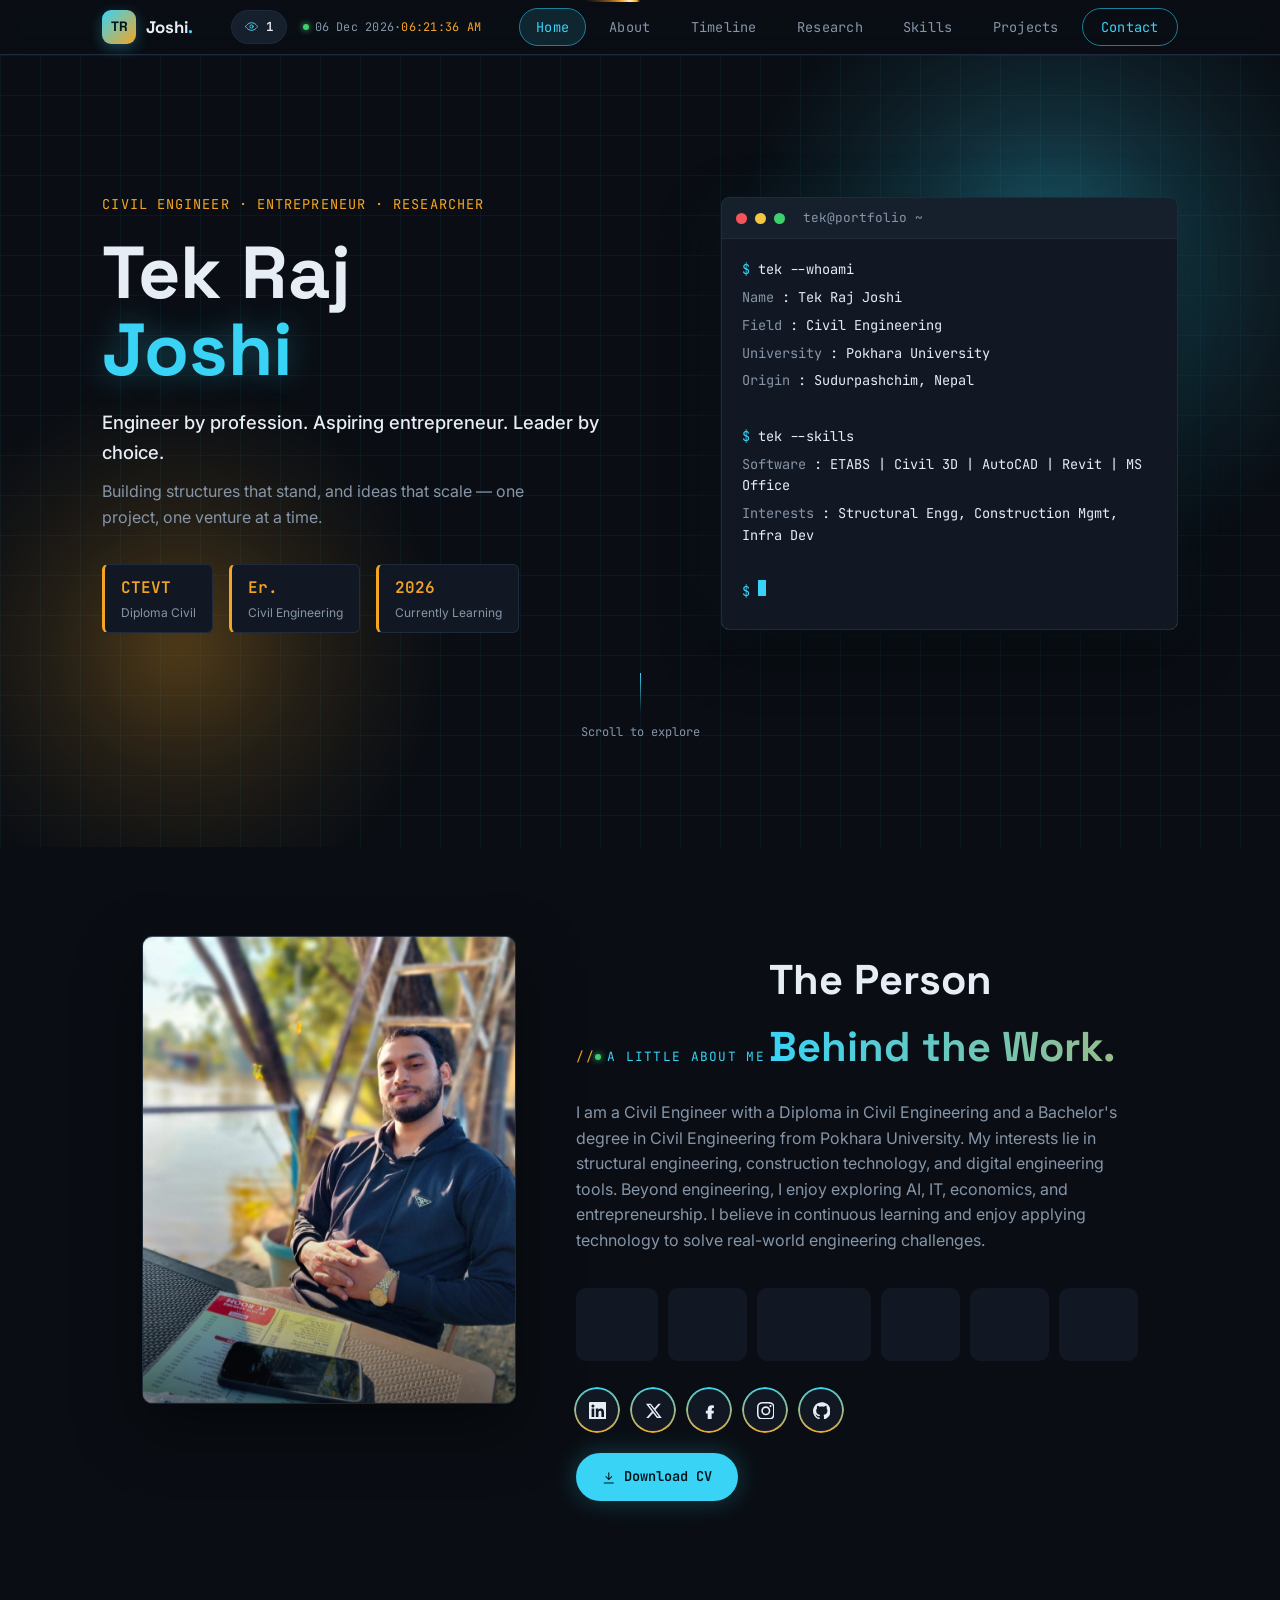
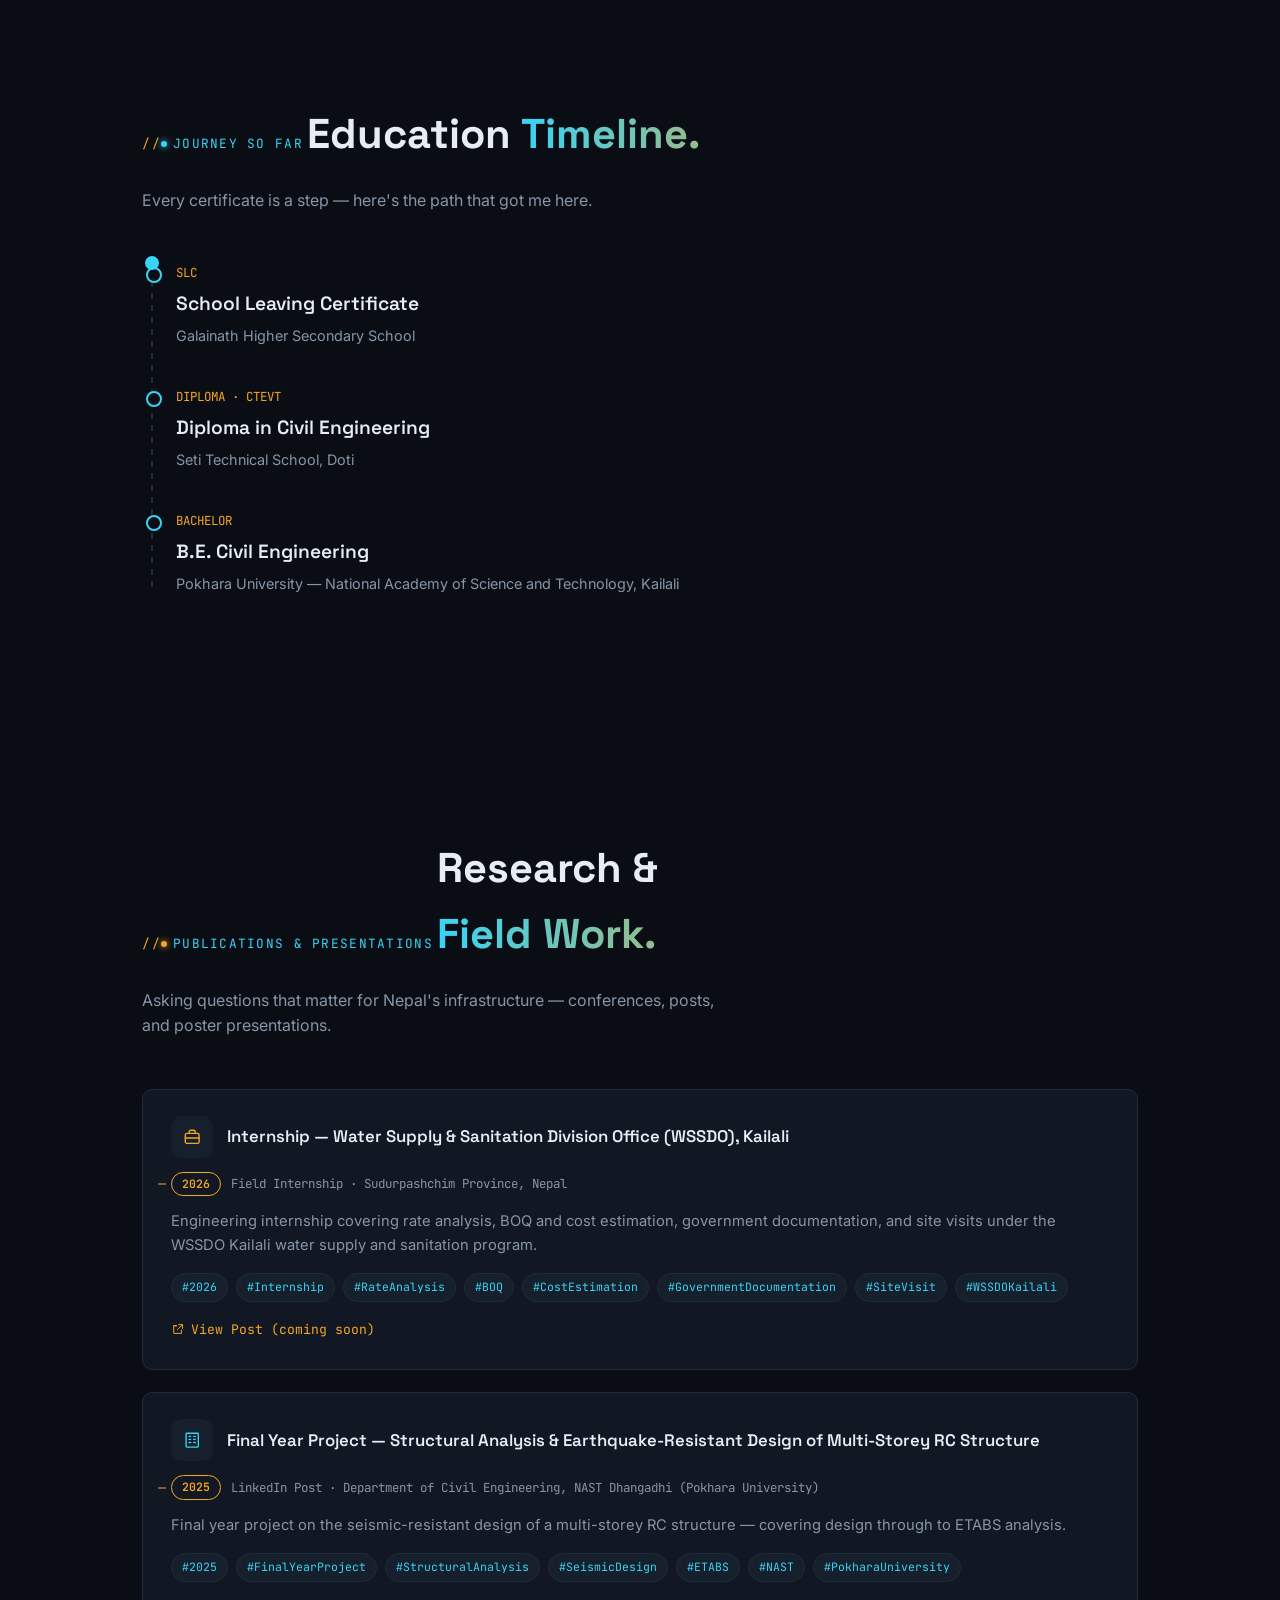
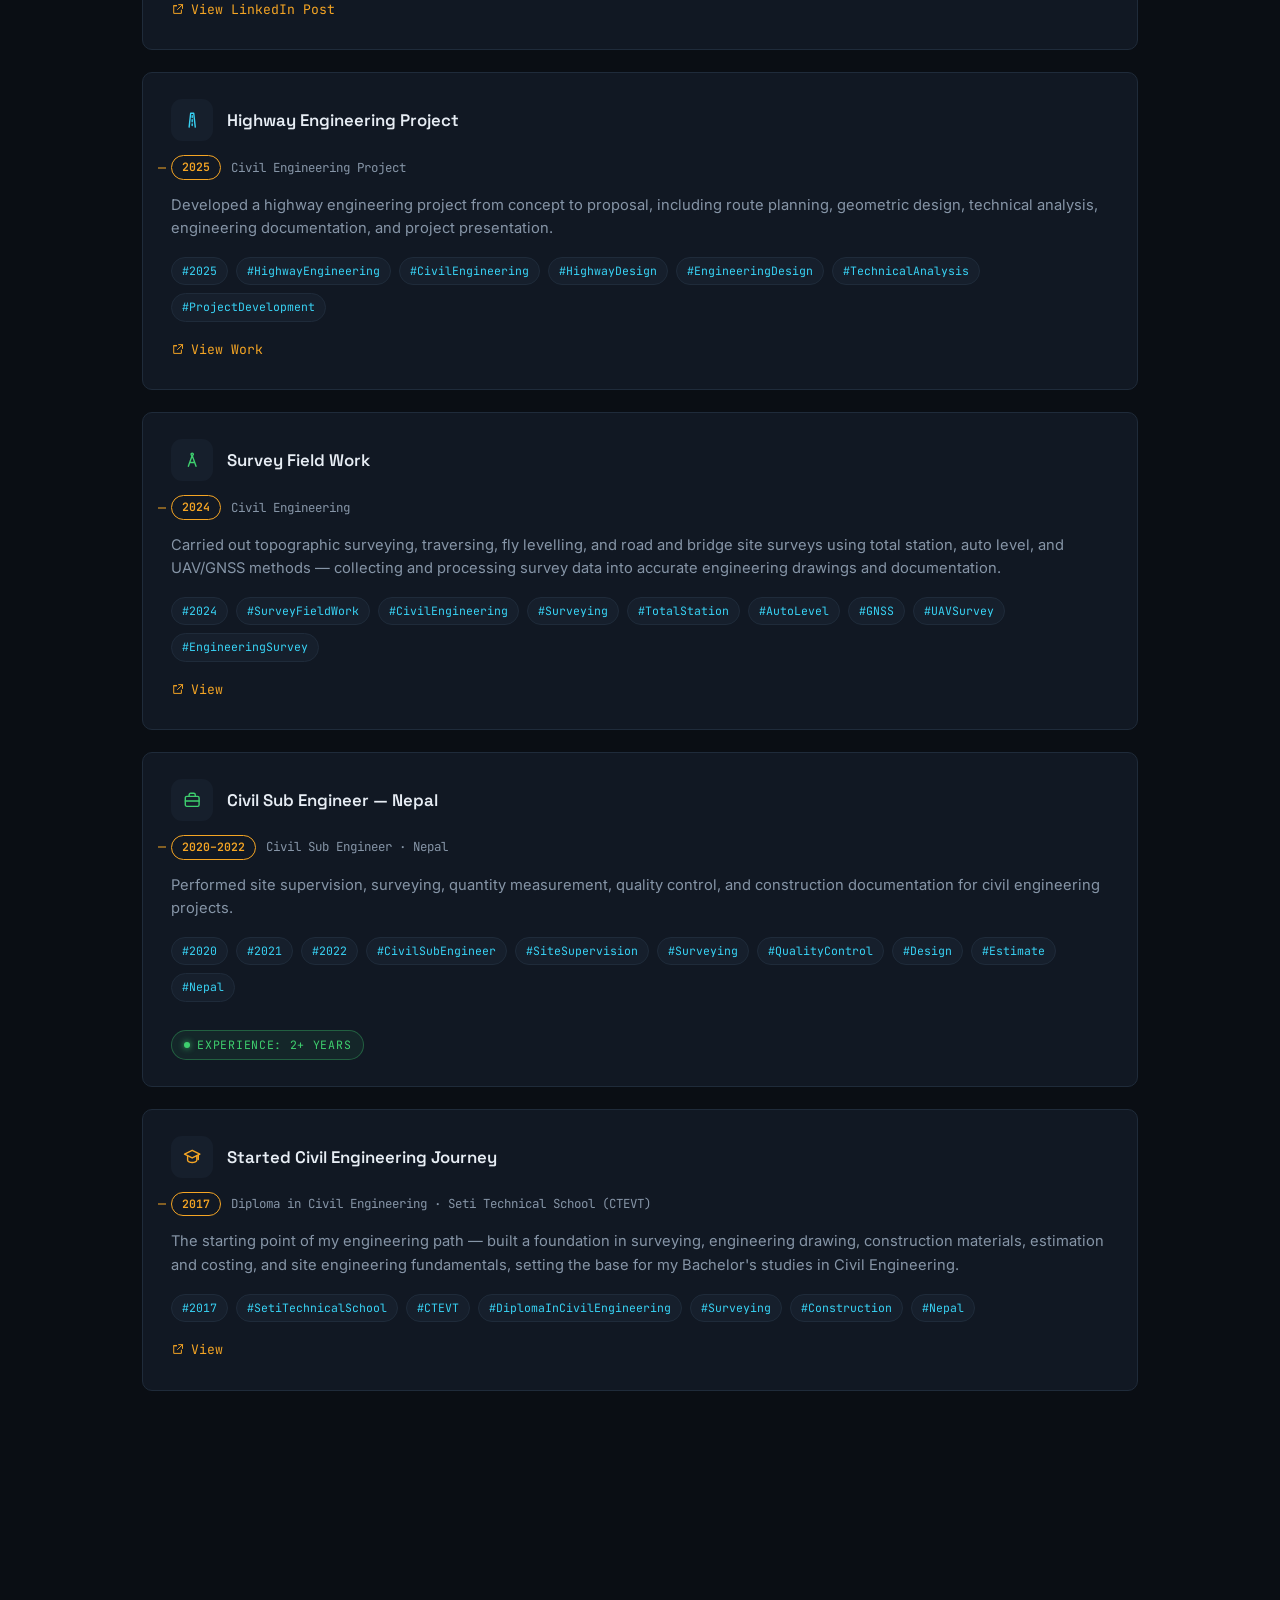
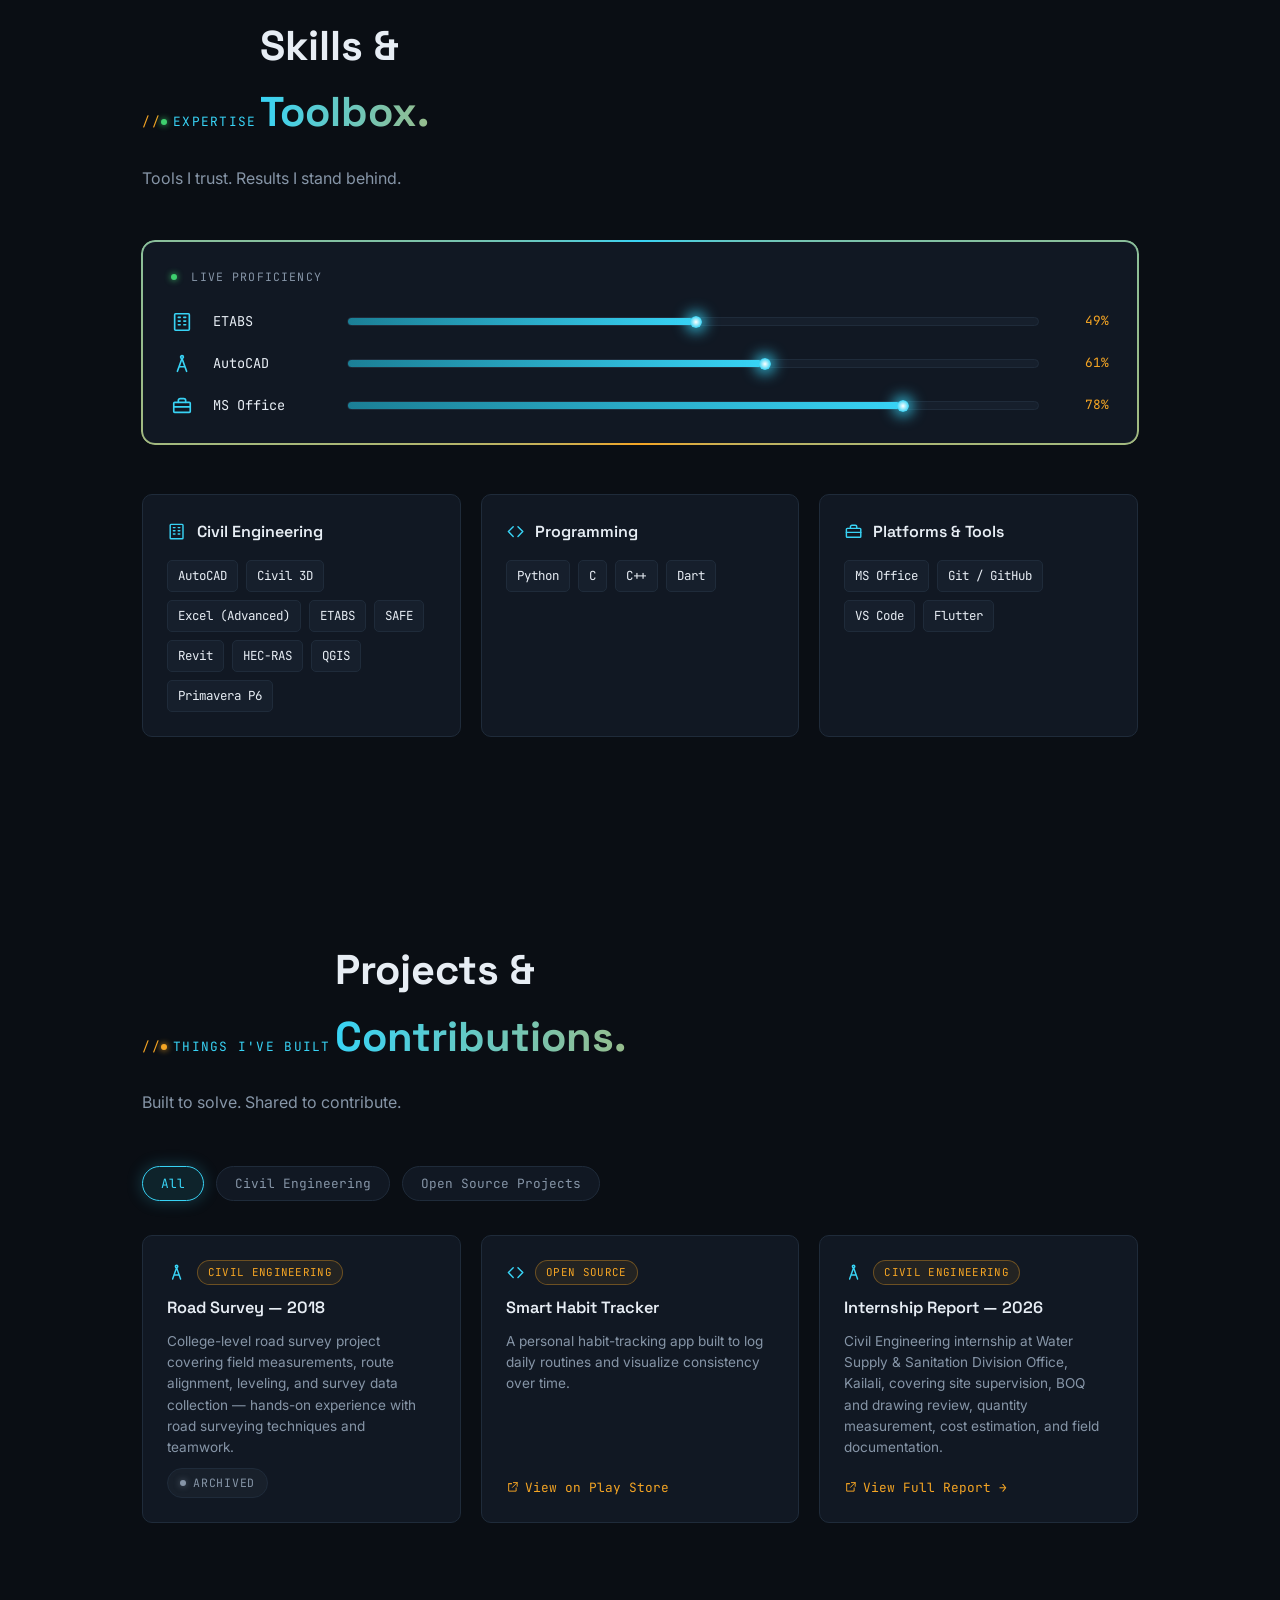
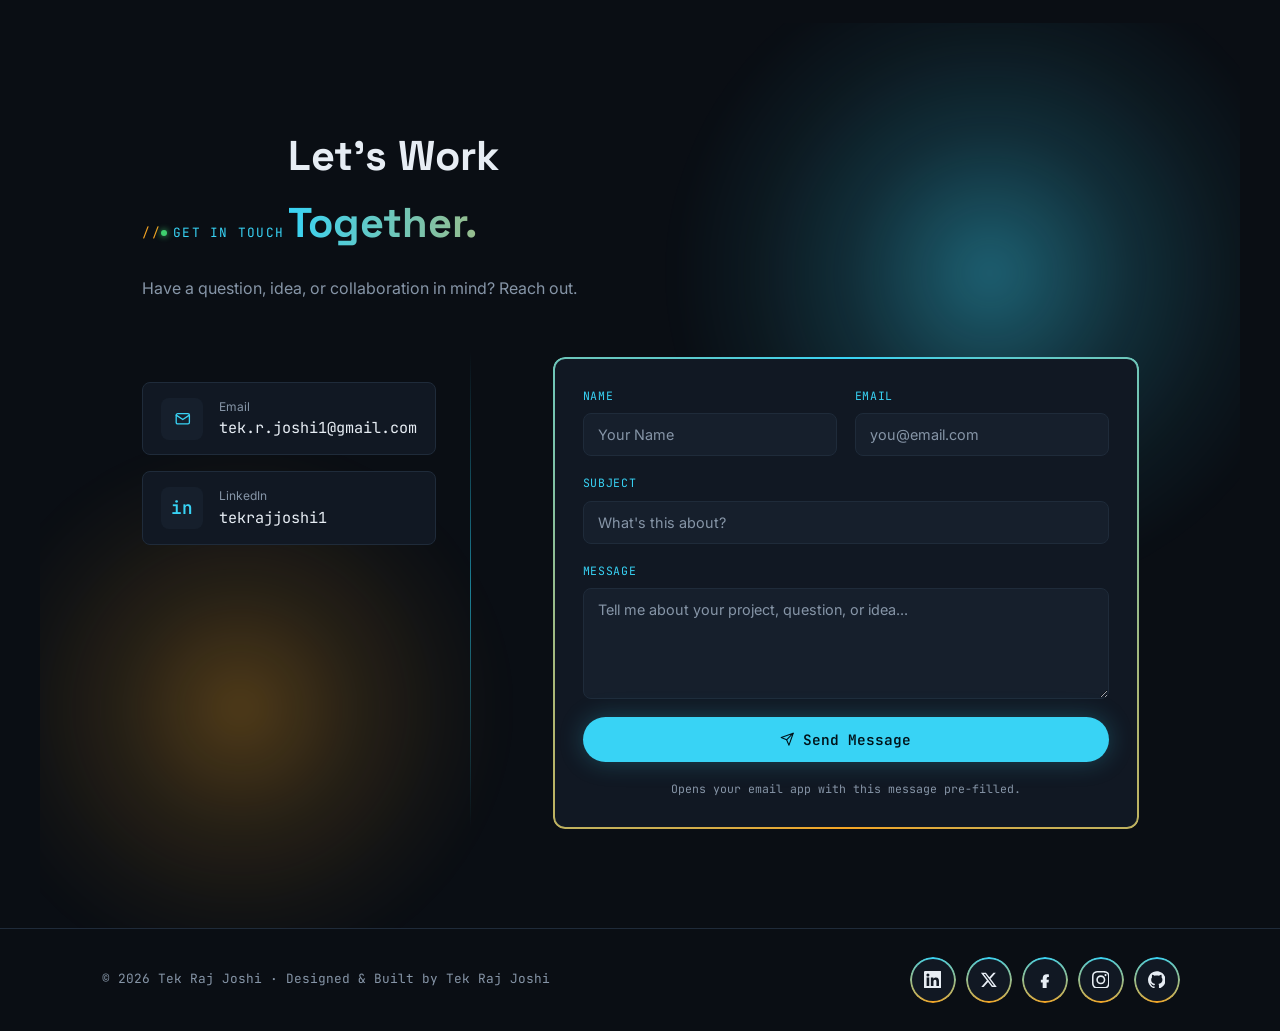
==== commit 873df2f2: "Update index.html" ====
--- a/index.html
+++ b/index.html
@@ -422,7 +422,7 @@
       <div class="project-card-head"><svg class="icon"><use href="#ic-compass"/></svg><span class="project-card-cat">Civil Engineering</span></div>
       <div class="project-card-title">Internship Report — 2026</div>
       <p class="project-card-desc">Civil Engineering internship at Water Supply &amp; Sanitation Division Office, Kailali, covering site supervision, BOQ and drawing review, quantity measurement, cost estimation, and field documentation.</p>
-      <a href="#" class="project-card-link" onclick="openFlipbook('documents/tekraj-joshi-civil-engineering-internship-report-wssdo-kailali_pdf.pdf');return false;"><svg class="icon"><use href="#ic-external"/></svg> View Full Report →</a>
+      <a href="#" class="project-card-link" onclick="openFlipbook('documents/tekraj-joshi-civil-engineering-internship-report-wssdo-kailali.pdf.pdf');return false;"><svg class="icon"><use href="#ic-external"/></svg> View Full Report →</a>
     </div>
   </div>
 </section>
--- a/style.css
+++ b/style.css
@@ -410,6 +410,28 @@
   .project-card-link .icon{flex-shrink:0;transition:transform .2s ease;}
   .project-card-link:hover .icon{transform:translate(2px,-2px);}
 
+  /* ---------- flipbook viewer ---------- */
+  .flipbook-overlay{position:fixed;inset:0;z-index:999;background:rgba(6,9,14,0.92);backdrop-filter:blur(6px);display:none;flex-direction:column;}
+  .flipbook-overlay.open{display:flex;}
+  .flipbook-topbar{display:flex;align-items:center;justify-content:space-between;gap:12px;padding:12px 5vw;border-bottom:1px solid var(--line);background:rgba(10,14,20,0.9);}
+  .flipbook-page-indicator{font-family:var(--font-mono);font-size:0.8rem;color:var(--cyan);}
+  .flipbook-controls{display:flex;gap:8px;flex-wrap:wrap;}
+  .fb-btn{font-family:var(--font-mono);font-size:0.85rem;width:38px;height:34px;border-radius:8px;border:1px solid var(--line);background:var(--surface);color:var(--muted);cursor:pointer;transition:all .2s ease;}
+  .fb-btn:hover{border-color:var(--cyan-dim);color:var(--cyan);}
+  .fb-btn.active{border-color:var(--amber);color:var(--amber);}
+  .fb-close:hover{border-color:#e0546b;color:#e0546b;}
+  .flipbook-stage{position:relative;flex:1;display:flex;align-items:center;justify-content:center;overflow:hidden;}
+  .flipbook-loading{position:absolute;font-family:var(--font-mono);color:var(--muted);font-size:0.85rem;}
+  .flipbook-viewport{width:100%;height:100%;display:flex;align-items:center;justify-content:center;overflow:auto;touch-action:pan-y;}
+  #flipbookRoot{transition:transform .25s ease;}
+  #flipbookRoot .stf__parent{margin:auto;}
+  #flipbookRoot canvas{display:block;max-width:100%;box-shadow:0 10px 40px rgba(0,0,0,0.5);background:#fff;}
+  .fb-nav{position:absolute;top:50%;transform:translateY(-50%);width:44px;height:44px;border-radius:50%;border:1px solid var(--line);background:rgba(17,24,35,0.8);color:var(--cyan);font-size:1.4rem;cursor:pointer;line-height:1;}
+  .fb-nav:hover{border-color:var(--cyan-dim);}
+  .fb-prev{left:14px;}
+  .fb-next{right:14px;}
+  @media(max-width:640px){.flipbook-topbar{padding:10px 4vw;flex-wrap:wrap;}.fb-nav{width:36px;height:36px;font-size:1.1rem;}}
+
   /* ---------- status badge (e.g. "Archived") for cards with no live link ---------- */
   .status-badge{display:inline-flex;align-items:center;gap:7px;font-family:var(--font-mono);font-size:0.72rem;letter-spacing:0.06em;text-transform:uppercase;padding:5px 12px;border-radius:20px;margin-top:auto;align-self:flex-start;position:relative;z-index:1;}
   .status-archived{color:var(--muted);border:1px solid var(--line);background:rgba(134,149,167,0.06);animation:archivedGlow 3s ease-in-out infinite;}
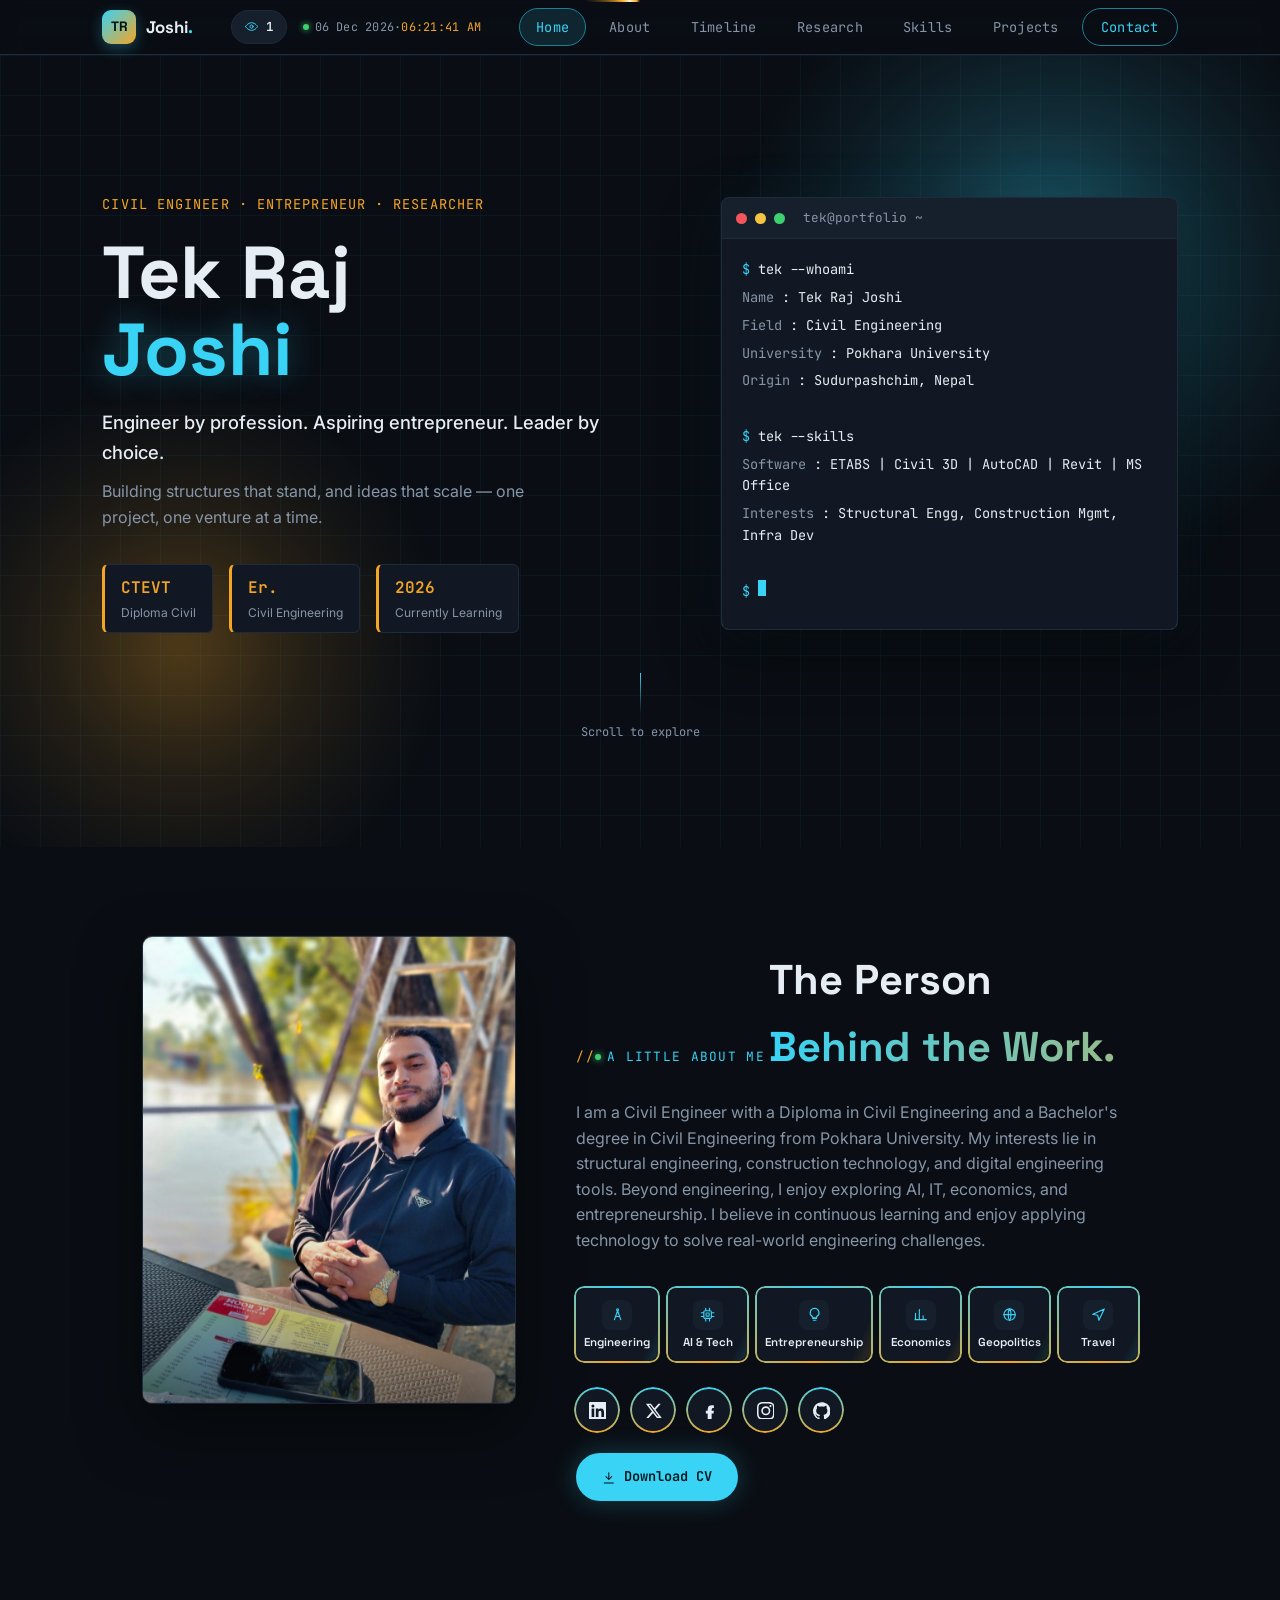
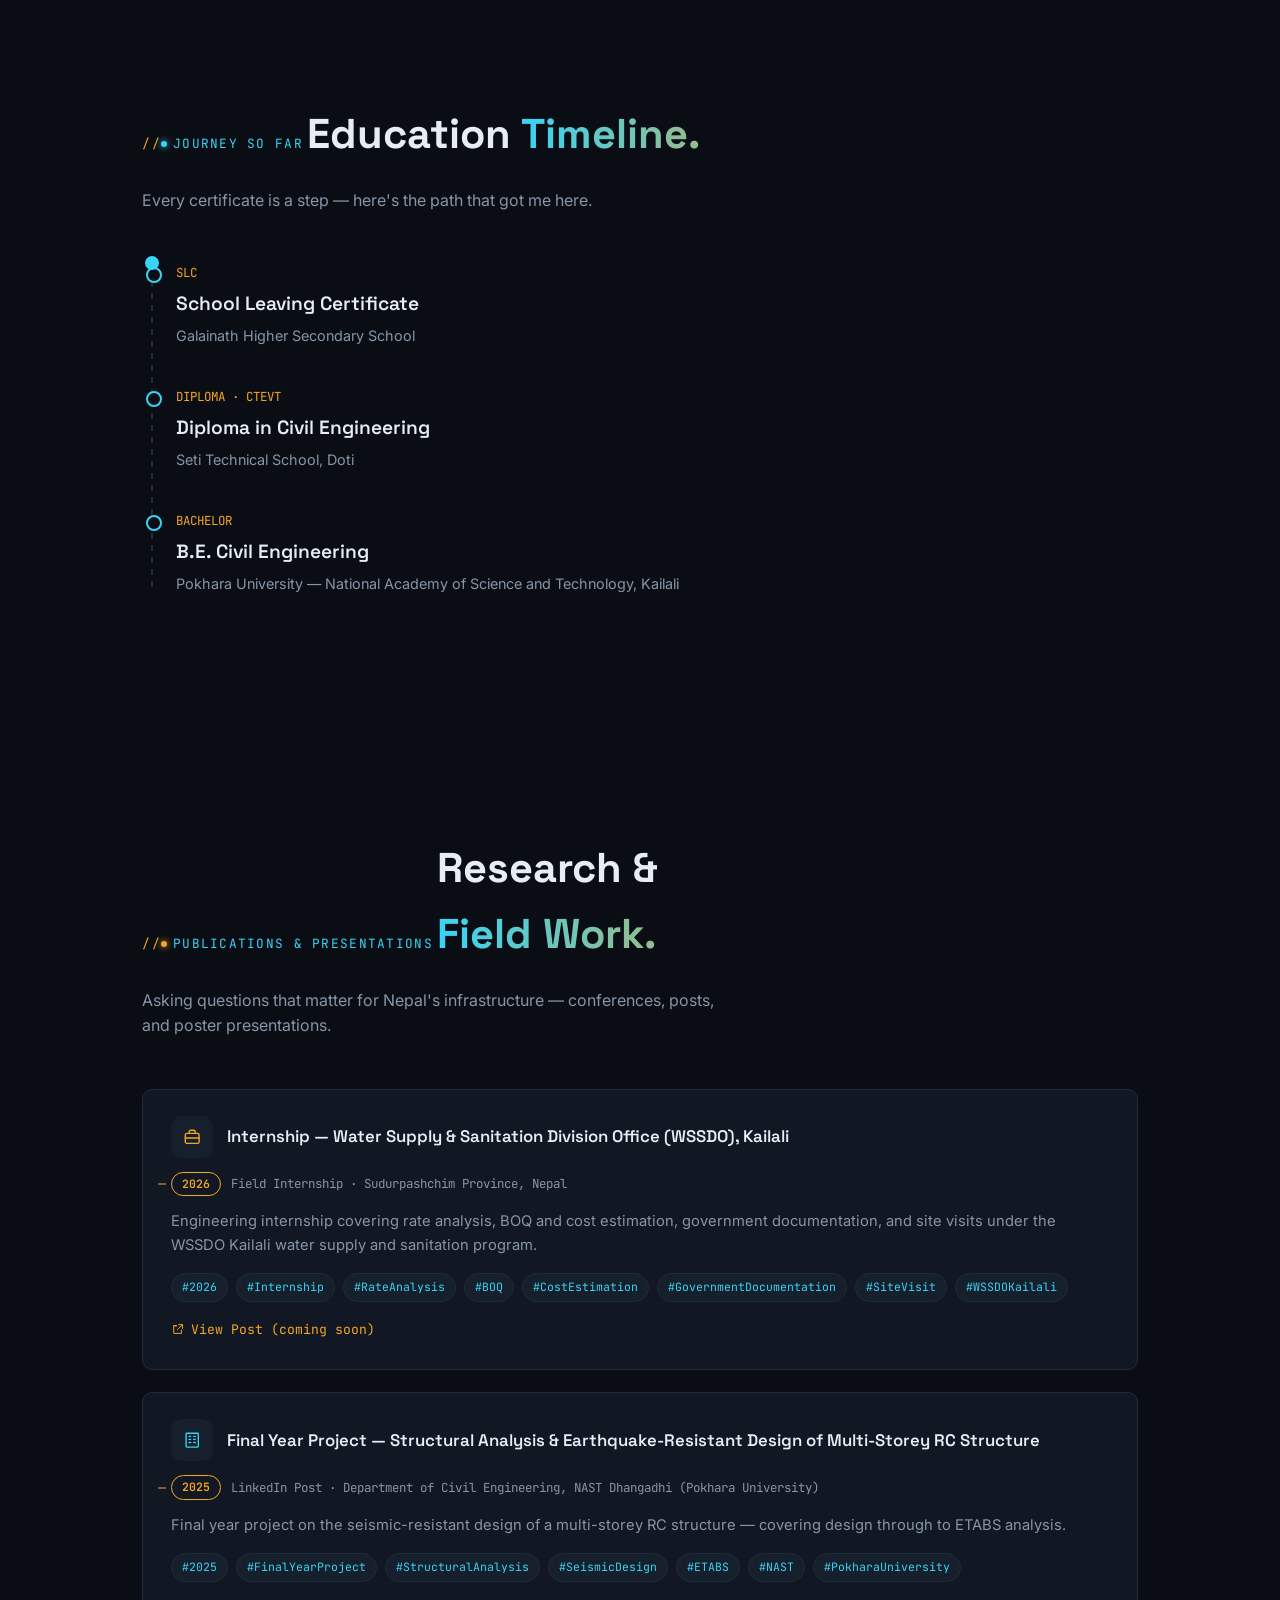
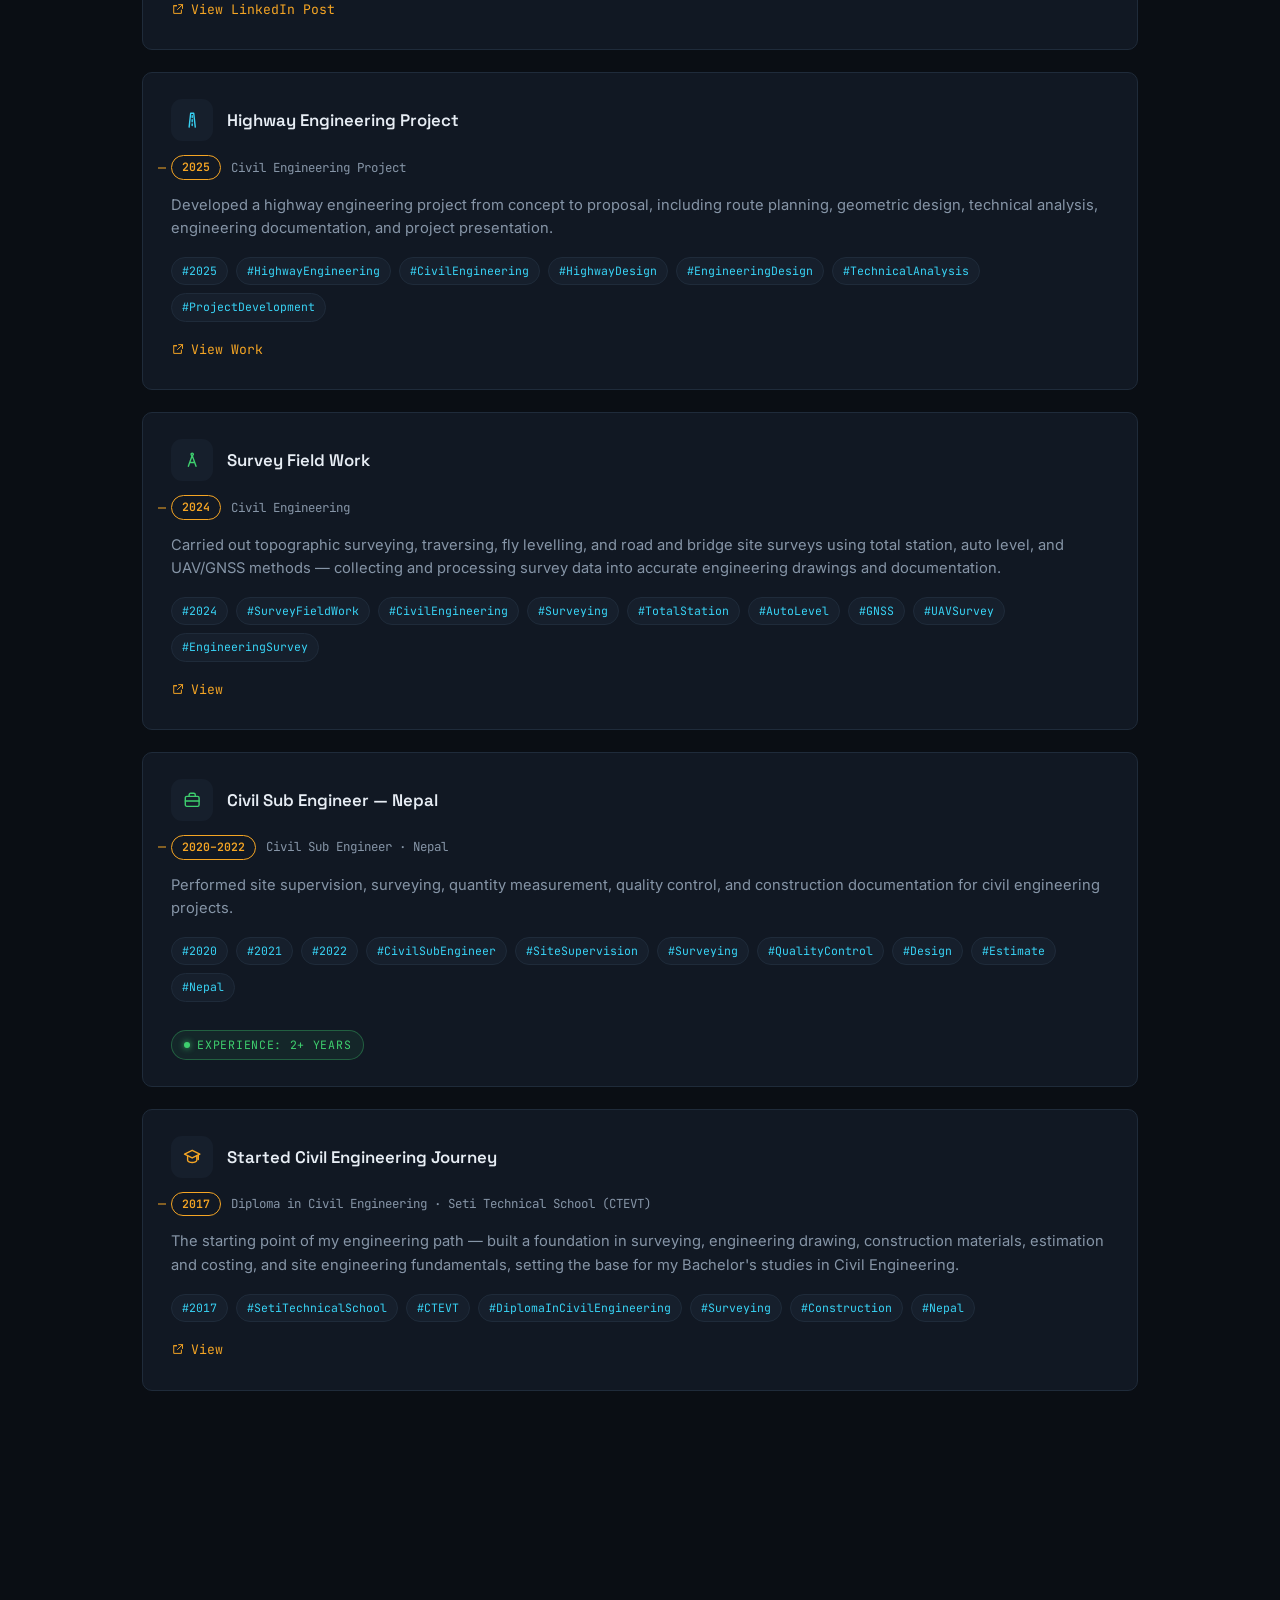
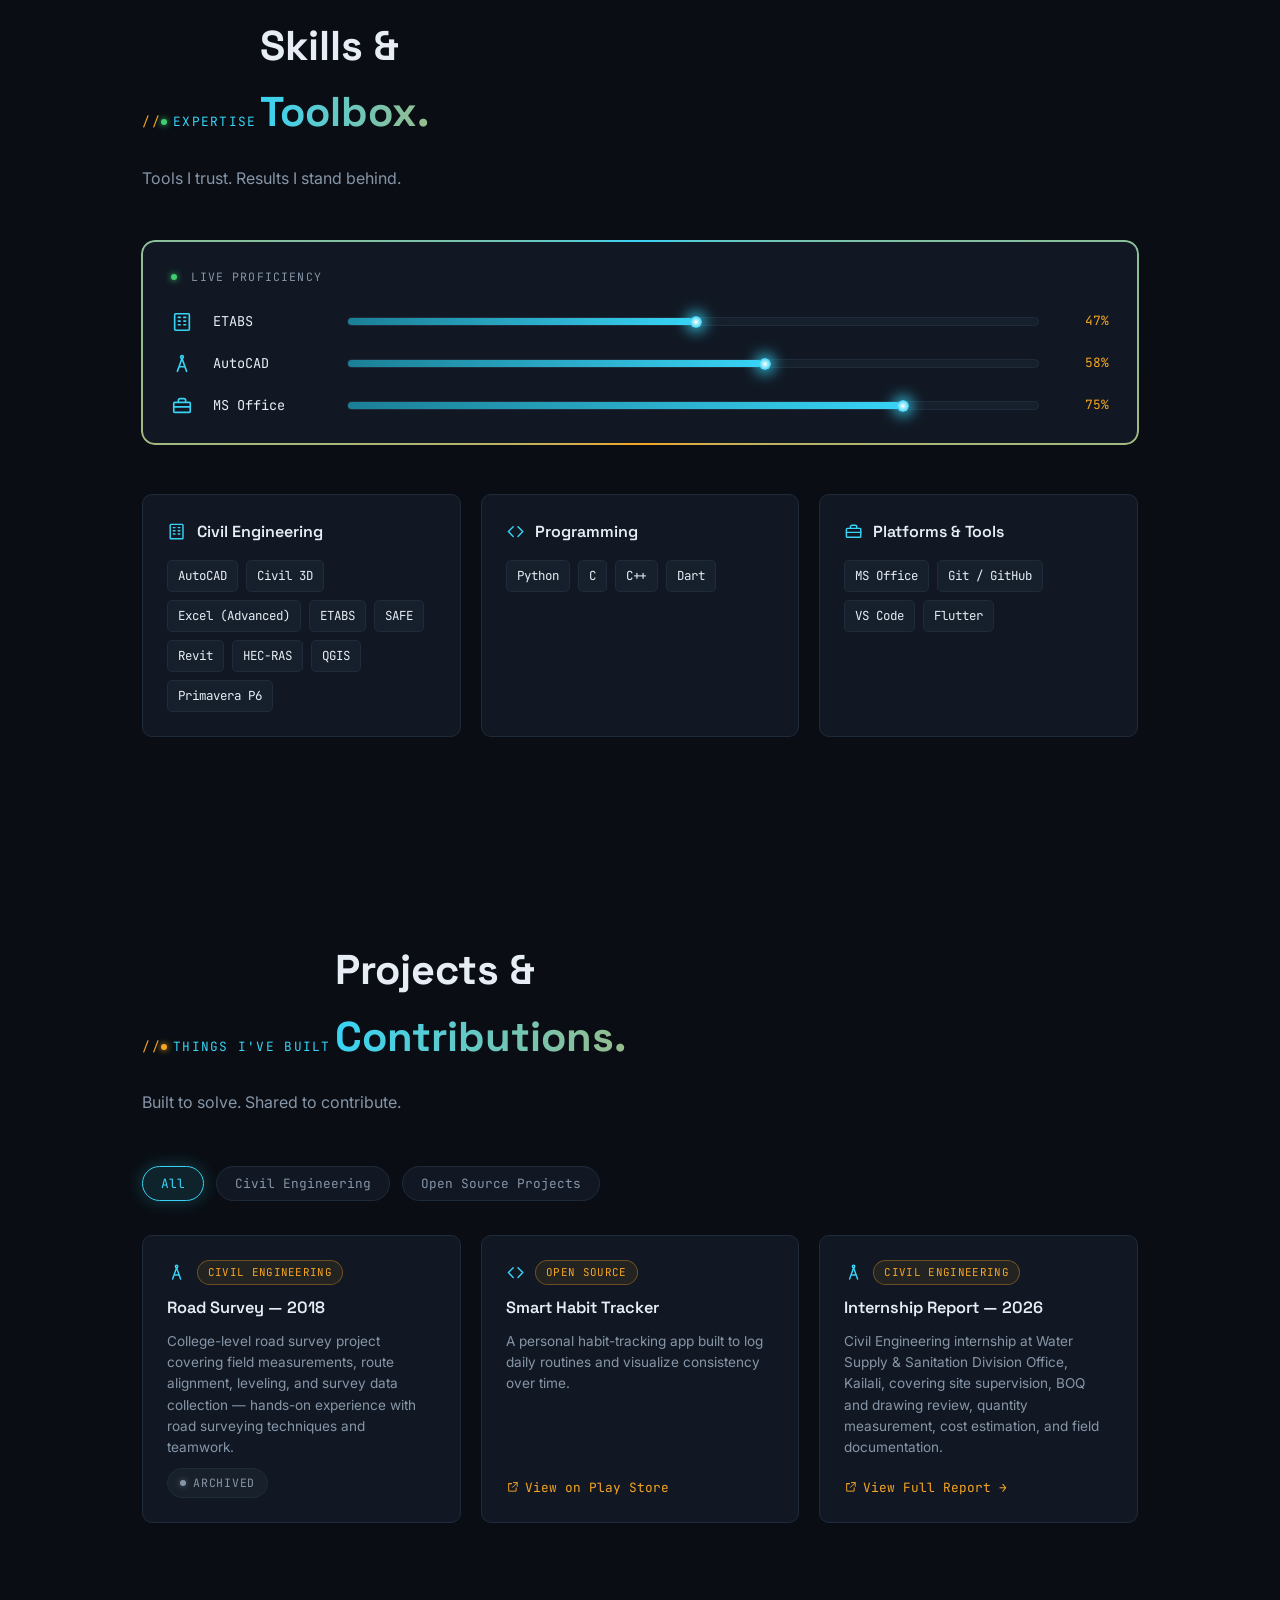
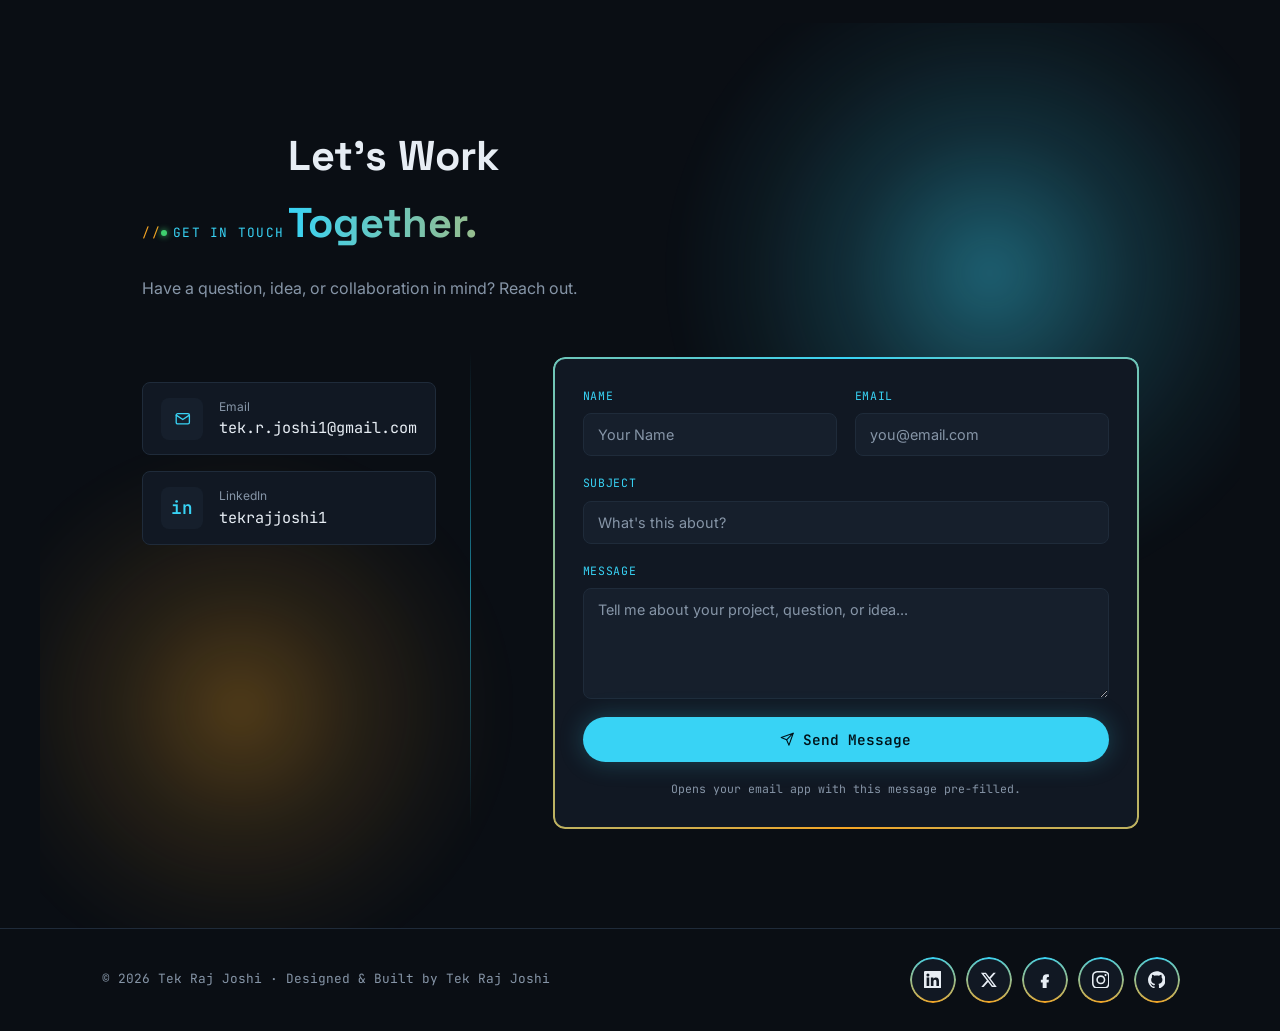
==== commit fcb27f98: "Update link for internship report in index.html" ====
--- a/index.html
+++ b/index.html
@@ -422,7 +422,7 @@
       <div class="project-card-head"><svg class="icon"><use href="#ic-compass"/></svg><span class="project-card-cat">Civil Engineering</span></div>
       <div class="project-card-title">Internship Report — 2026</div>
       <p class="project-card-desc">Civil Engineering internship at Water Supply &amp; Sanitation Division Office, Kailali, covering site supervision, BOQ and drawing review, quantity measurement, cost estimation, and field documentation.</p>
-      <a href="#" class="project-card-link" onclick="openFlipbook('documents/tekraj-joshi-civil-engineering-internship-report-wssdo-kailali.pdf.pdf');return false;"><svg class="icon"><use href="#ic-external"/></svg> View Full Report →</a>
+      <a href="#" class="project-card-link" onclick="openFlipbook('report-images', 149);return false;"><svg class="icon"><use href="#ic-external"/></svg> View Full Report →</a>
     </div>
   </div>
 </section>
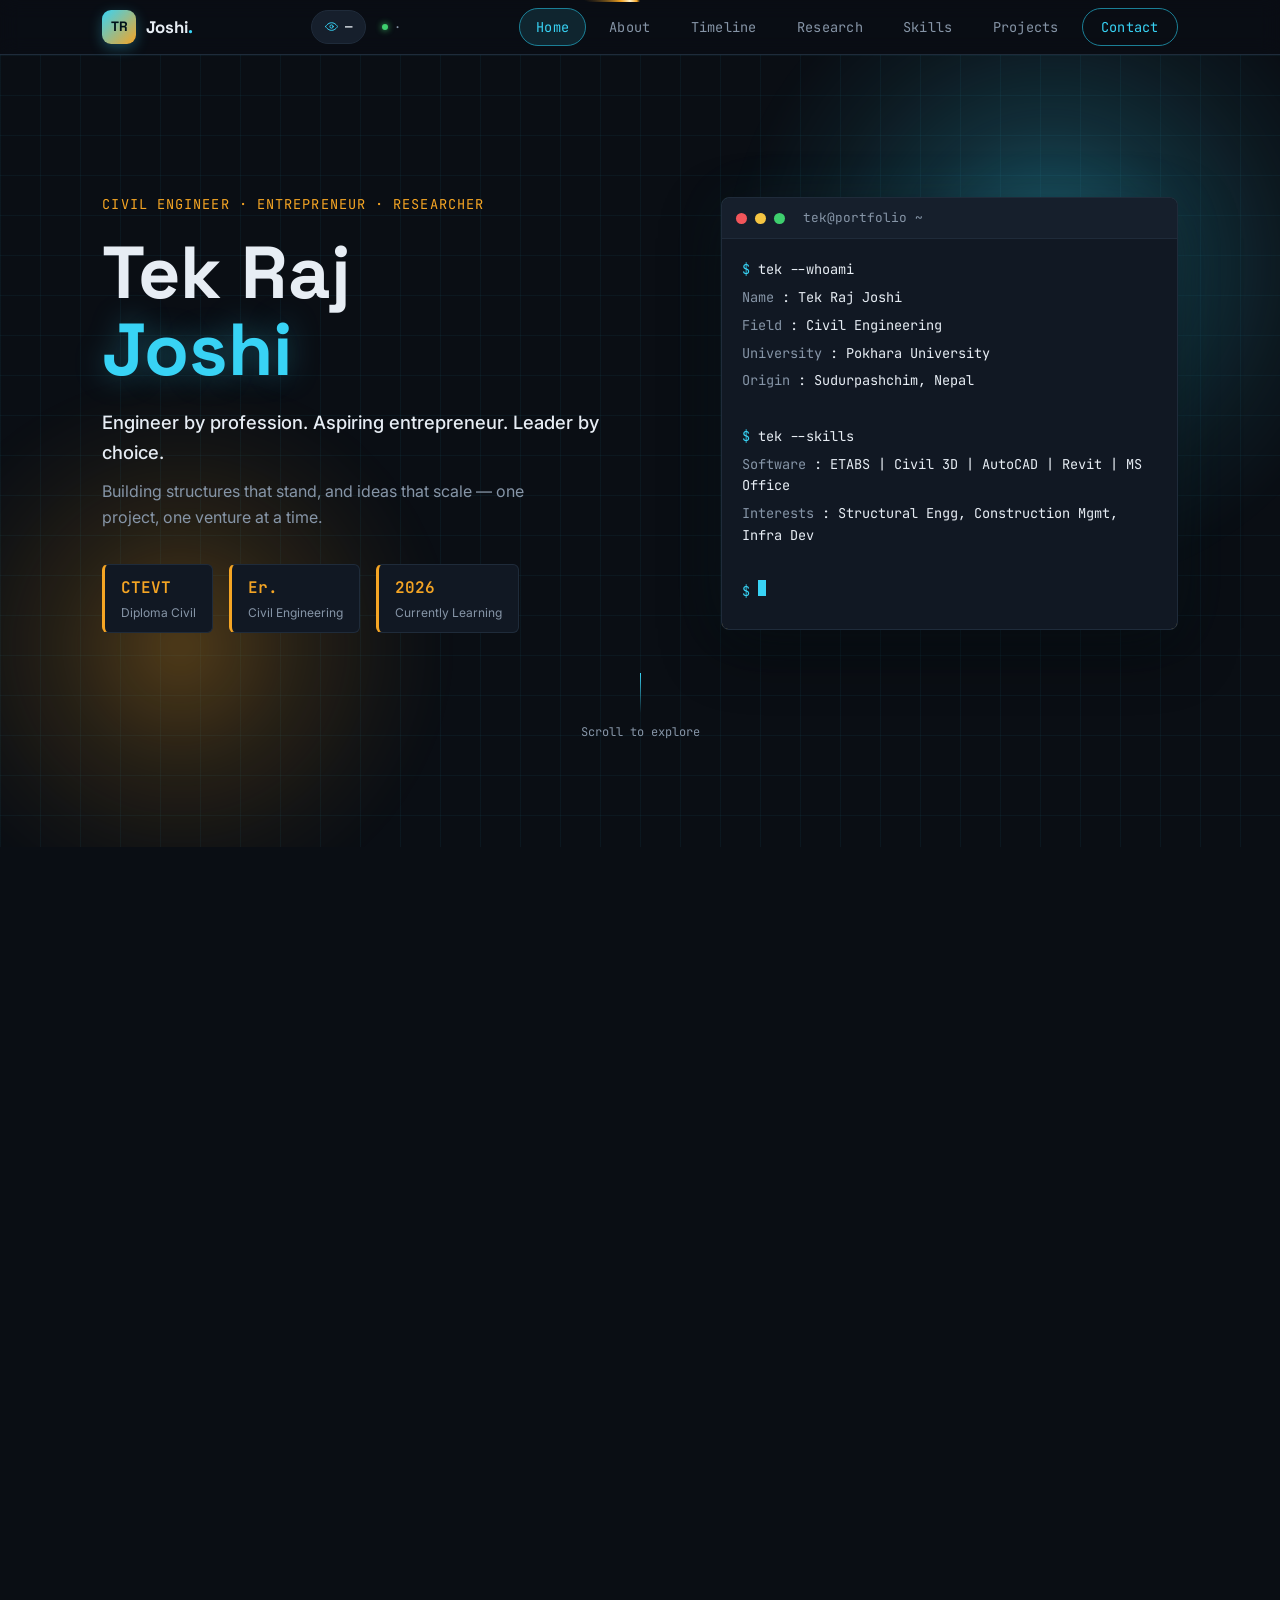
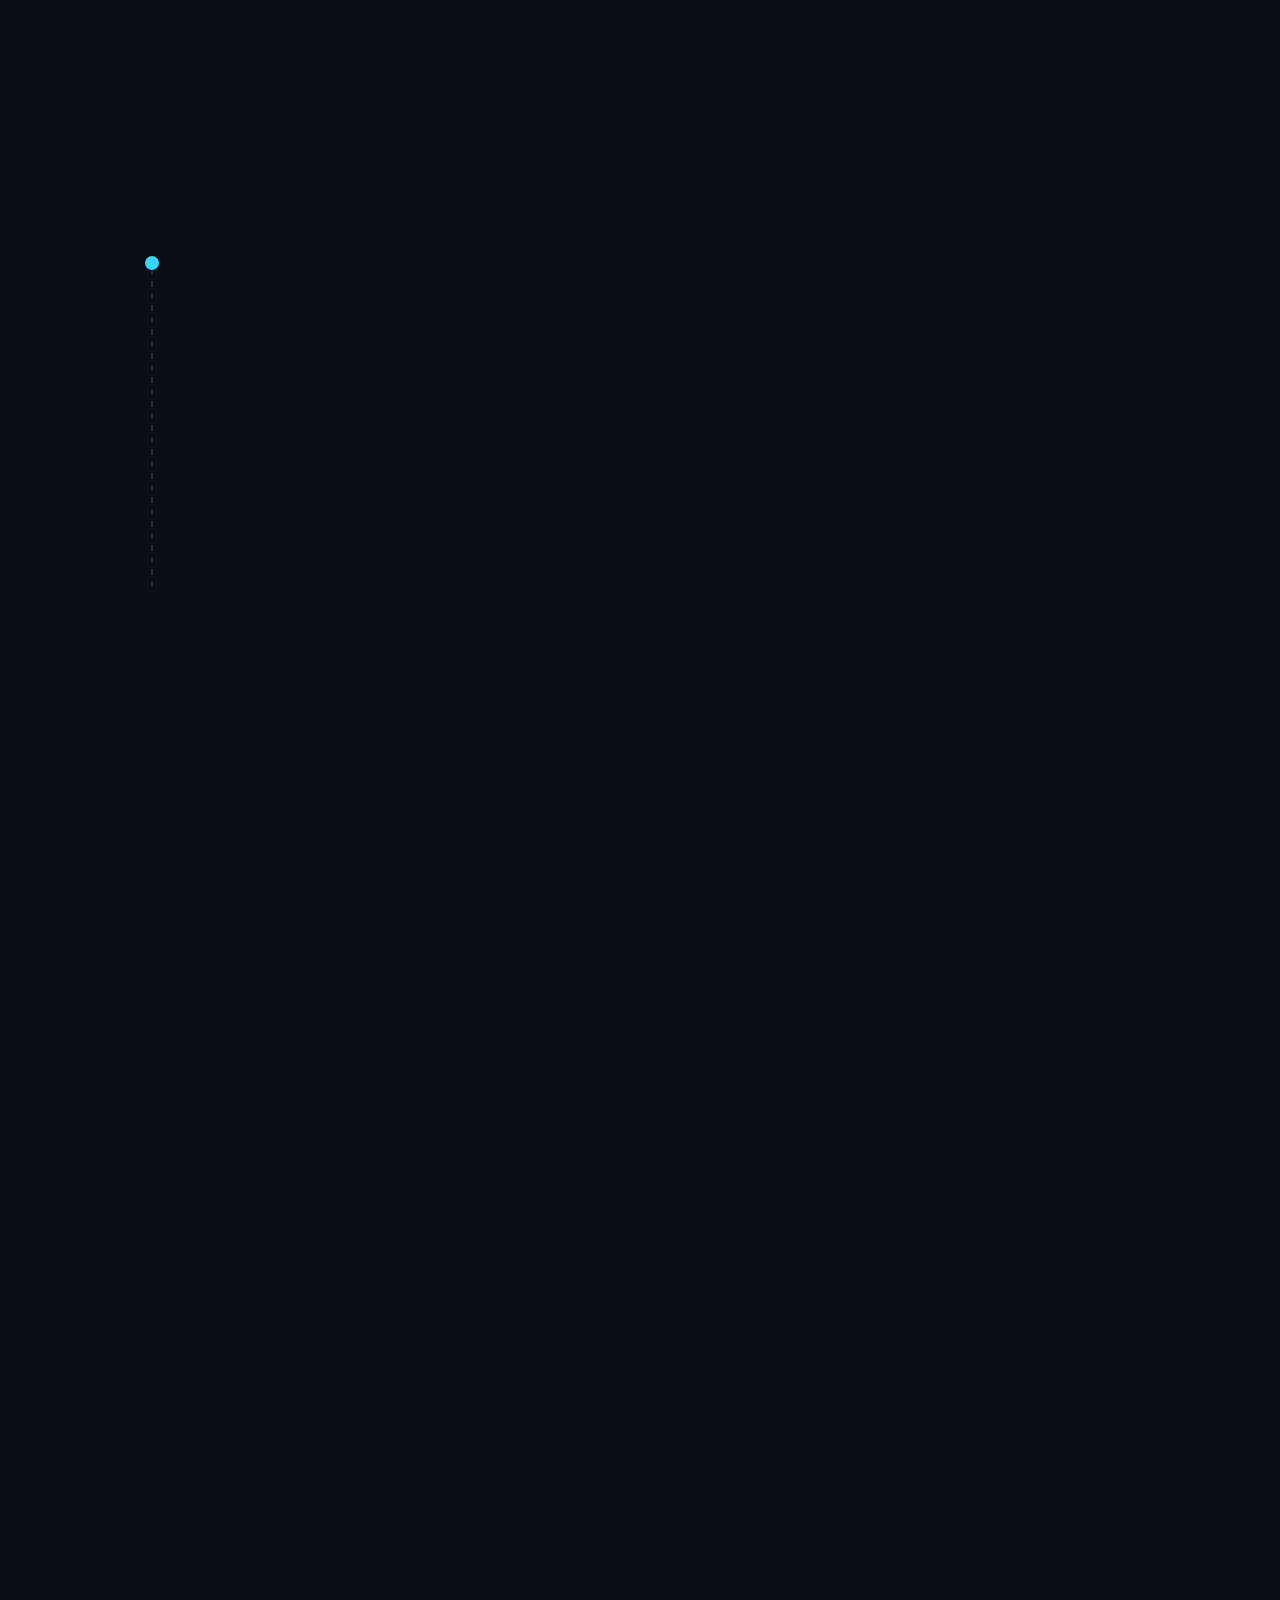
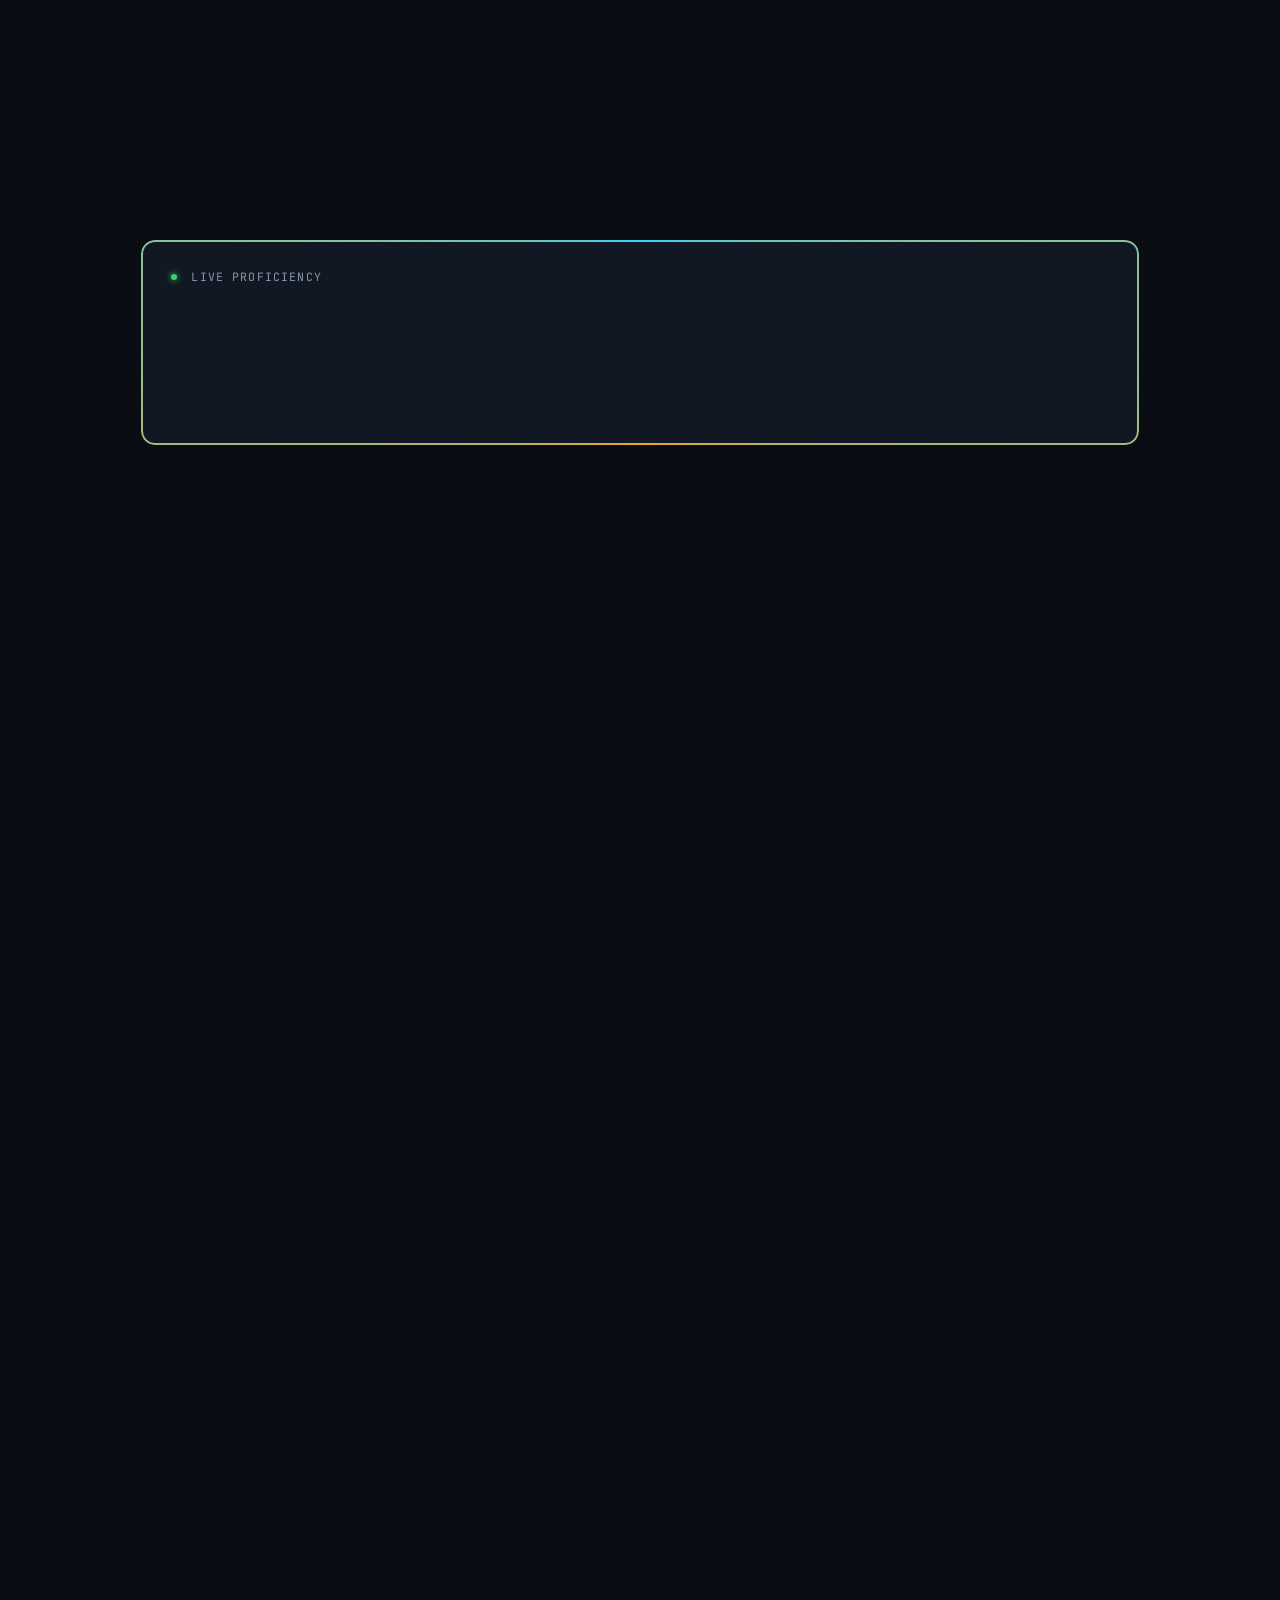
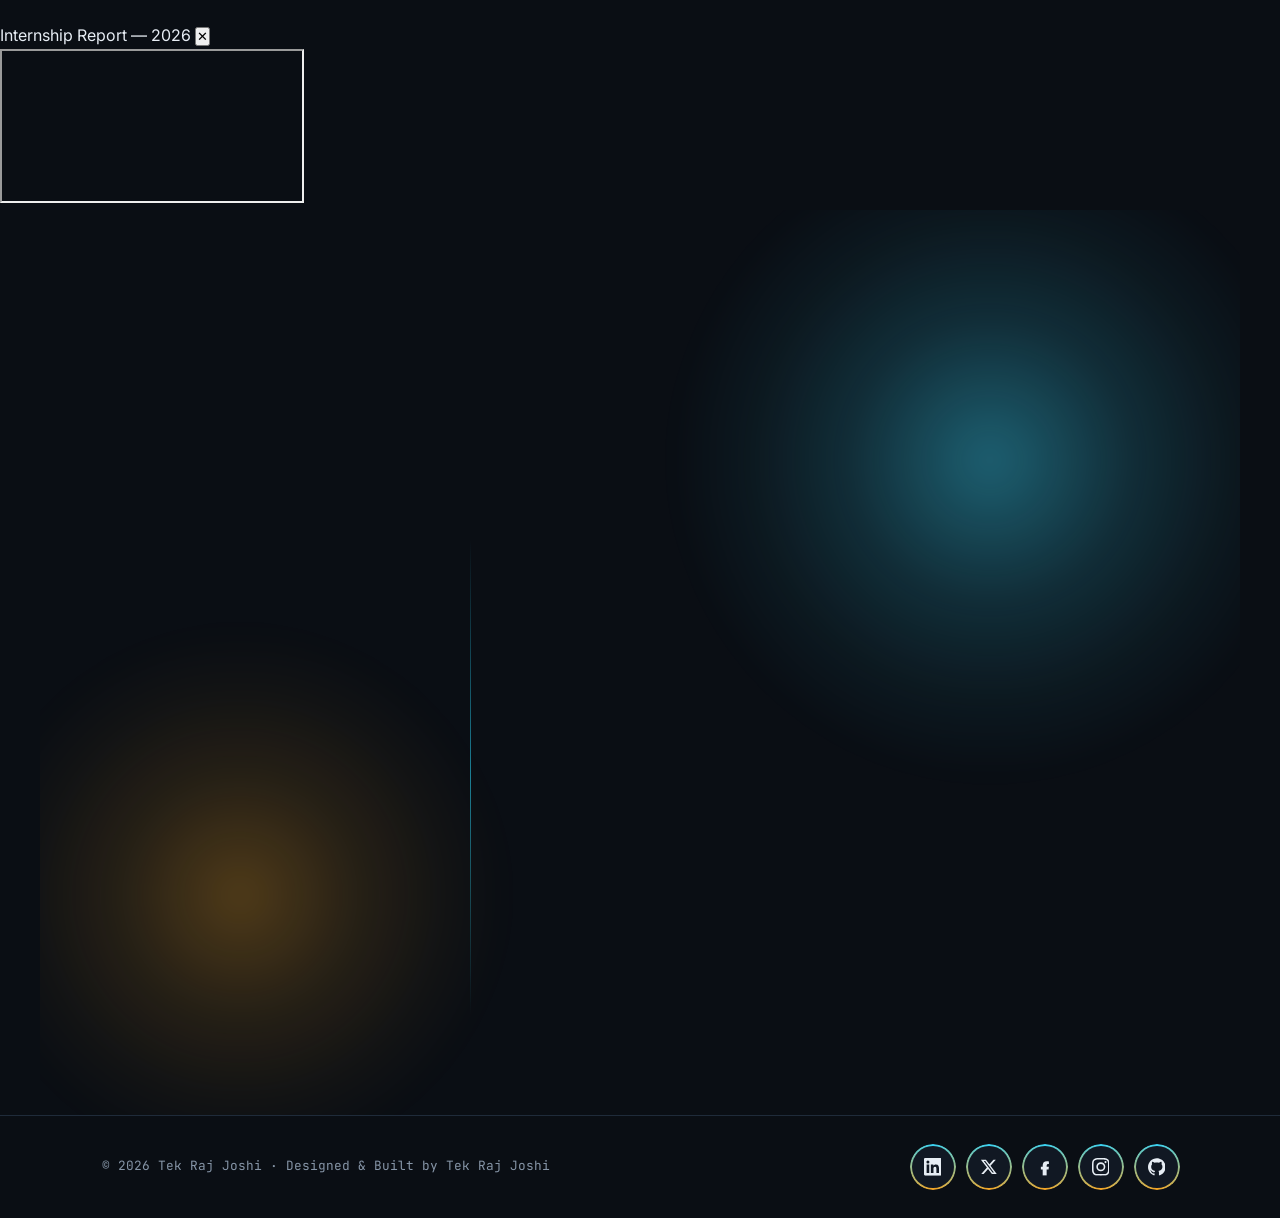
==== commit 7f39bb4a: "Update report viewer from flipbook to PDF Replaced flipbook viewer with PDF viewer for internship re" ====
--- a/index.html
+++ b/index.html
@@ -422,29 +422,18 @@
       <div class="project-card-head"><svg class="icon"><use href="#ic-compass"/></svg><span class="project-card-cat">Civil Engineering</span></div>
       <div class="project-card-title">Internship Report — 2026</div>
       <p class="project-card-desc">Civil Engineering internship at Water Supply &amp; Sanitation Division Office, Kailali, covering site supervision, BOQ and drawing review, quantity measurement, cost estimation, and field documentation.</p>
-      <a href="#" class="project-card-link" onclick="openFlipbook('report-images', 149);return false;"><svg class="icon"><use href="#ic-external"/></svg> View Full Report →</a>
-    </div>
-  </div>
-</section>
-
-<!-- ============= FLIPBOOK VIEWER (Projects section only) ============= -->
-<div id="flipbookOverlay" class="flipbook-overlay" aria-modal="true" role="dialog" aria-hidden="true">
-  <div class="flipbook-topbar">
-    <span class="flipbook-page-indicator" id="fbPageIndicator">— / —</span>
-    <div class="flipbook-controls">
-      <button type="button" class="fb-btn" id="fbZoomOut" title="Zoom out">−</button>
-      <button type="button" class="fb-btn" id="fbZoomIn" title="Zoom in">+</button>
-      <button type="button" class="fb-btn" id="fbSound" title="Toggle page-turn sound">🔊</button>
-      <button type="button" class="fb-btn" id="fbFullscreen" title="Fullscreen">⛶</button>
-      <button type="button" class="fb-btn fb-close" id="fbClose" title="Close">✕</button>
-    </div>
-  </div>
-  <div class="flipbook-stage">
-    <div id="flipbookLoading" class="flipbook-loading">Loading report…</div>
-    <div id="flipbookViewport" class="flipbook-viewport"><div id="flipbookRoot"></div></div>
-    <button type="button" class="fb-nav fb-prev" id="fbPrev" aria-label="Previous page">‹</button>
-    <button type="button" class="fb-nav fb-next" id="fbNext" aria-label="Next page">›</button>
-  </div>
+      <a href="#" class="project-card-link" onclick="openPdfViewer('documents/tekraj-joshi-civil-engineering-internship-report-wssdo-kailali.pdf.pdf');return false;"><svg class="icon"><use href="#ic-external"/></svg> View Full Report →</a>
+    </div>
+  </div>
+</section>
+
+<!-- ============= PDF VIEWER (Projects section only, hidden by default) ============= -->
+<div id="pdfViewerOverlay" class="pdf-viewer-overlay" aria-modal="true" role="dialog" aria-hidden="true">
+  <div class="pdf-viewer-topbar">
+    <span class="pdf-viewer-title">Internship Report — 2026</span>
+    <button type="button" class="pdf-viewer-close" id="pdfViewerClose" title="Close">✕</button>
+  </div>
+  <iframe id="pdfViewerFrame" class="pdf-viewer-frame" title="Internship Report PDF"></iframe>
 </div>
 
 <!-- ================= CONTACT ================= -->
--- a/style.css
+++ b/style.css
@@ -411,26 +411,34 @@
   .project-card-link:hover .icon{transform:translate(2px,-2px);}
 
   /* ---------- flipbook viewer ---------- */
-  .flipbook-overlay{position:fixed;inset:0;z-index:999;background:rgba(6,9,14,0.92);backdrop-filter:blur(6px);display:none;flex-direction:column;}
+  .flipbook-overlay{position:fixed;inset:0;z-index:999;height:100dvh;background:rgba(6,9,14,0.92);backdrop-filter:blur(6px);display:none;flex-direction:column;overflow:hidden;}
   .flipbook-overlay.open{display:flex;}
-  .flipbook-topbar{display:flex;align-items:center;justify-content:space-between;gap:12px;padding:12px 5vw;border-bottom:1px solid var(--line);background:rgba(10,14,20,0.9);}
+  .flipbook-topbar{flex:0 0 auto;display:flex;align-items:center;justify-content:space-between;gap:12px;padding:10px 5vw;border-bottom:1px solid var(--line);background:rgba(10,14,20,0.9);}
   .flipbook-page-indicator{font-family:var(--font-mono);font-size:0.8rem;color:var(--cyan);}
   .flipbook-controls{display:flex;gap:8px;flex-wrap:wrap;}
+  .flipbook-loading{position:absolute;font-family:var(--font-mono);color:var(--muted);font-size:0.85rem;z-index:1;}
   .fb-btn{font-family:var(--font-mono);font-size:0.85rem;width:38px;height:34px;border-radius:8px;border:1px solid var(--line);background:var(--surface);color:var(--muted);cursor:pointer;transition:all .2s ease;}
   .fb-btn:hover{border-color:var(--cyan-dim);color:var(--cyan);}
   .fb-btn.active{border-color:var(--amber);color:var(--amber);}
+  .fb-close{font-size:1rem;}
   .fb-close:hover{border-color:#e0546b;color:#e0546b;}
-  .flipbook-stage{position:relative;flex:1;display:flex;align-items:center;justify-content:center;overflow:hidden;}
-  .flipbook-loading{position:absolute;font-family:var(--font-mono);color:var(--muted);font-size:0.85rem;}
-  .flipbook-viewport{width:100%;height:100%;display:flex;align-items:center;justify-content:center;overflow:auto;touch-action:pan-y;}
-  #flipbookRoot{transition:transform .25s ease;}
+  .flipbook-stage{position:relative;flex:1 1 auto;min-height:0;display:flex;align-items:center;justify-content:center;overflow:hidden;padding:8px;}
+  .flipbook-viewport{width:100%;height:100%;display:flex;align-items:center;justify-content:center;overflow:hidden;touch-action:pan-y;}
+  #flipbookRoot{transition:transform .25s ease;max-width:100%;max-height:100%;}
   #flipbookRoot .stf__parent{margin:auto;}
-  #flipbookRoot canvas{display:block;max-width:100%;box-shadow:0 10px 40px rgba(0,0,0,0.5);background:#fff;}
-  .fb-nav{position:absolute;top:50%;transform:translateY(-50%);width:44px;height:44px;border-radius:50%;border:1px solid var(--line);background:rgba(17,24,35,0.8);color:var(--cyan);font-size:1.4rem;cursor:pointer;line-height:1;}
+  #flipbookRoot canvas, #flipbookRoot img{display:block;width:100%;height:100%;max-width:100%;box-shadow:0 10px 40px rgba(0,0,0,0.5);background:#fff;object-fit:contain;}
+  .fb-nav{position:absolute;top:50%;transform:translateY(-50%);width:46px;height:46px;border-radius:50%;border:1px solid var(--line);background:rgba(17,24,35,0.88);color:var(--cyan);font-size:1.5rem;cursor:pointer;line-height:1;z-index:2;}
   .fb-nav:hover{border-color:var(--cyan-dim);}
   .fb-prev{left:14px;}
   .fb-next{right:14px;}
-  @media(max-width:640px){.flipbook-topbar{padding:10px 4vw;flex-wrap:wrap;}.fb-nav{width:36px;height:36px;font-size:1.1rem;}}
+  @media(max-width:640px){
+    .flipbook-topbar{padding:8px 3vw;flex-wrap:wrap;}
+    .flipbook-page-indicator{font-size:0.72rem;}
+    .fb-btn{width:34px;height:32px;font-size:0.75rem;}
+    .fb-close{font-size:0.9rem;border-color:#e0546b;color:#e0546b;}
+    .fb-nav{width:42px;height:42px;font-size:1.3rem;background:rgba(17,24,35,0.95);border-color:var(--cyan-dim);}
+    .fb-prev{left:6px;} .fb-next{right:6px;}
+  }
 
   /* ---------- status badge (e.g. "Archived") for cards with no live link ---------- */
   .status-badge{display:inline-flex;align-items:center;gap:7px;font-family:var(--font-mono);font-size:0.72rem;letter-spacing:0.06em;text-transform:uppercase;padding:5px 12px;border-radius:20px;margin-top:auto;align-self:flex-start;position:relative;z-index:1;}
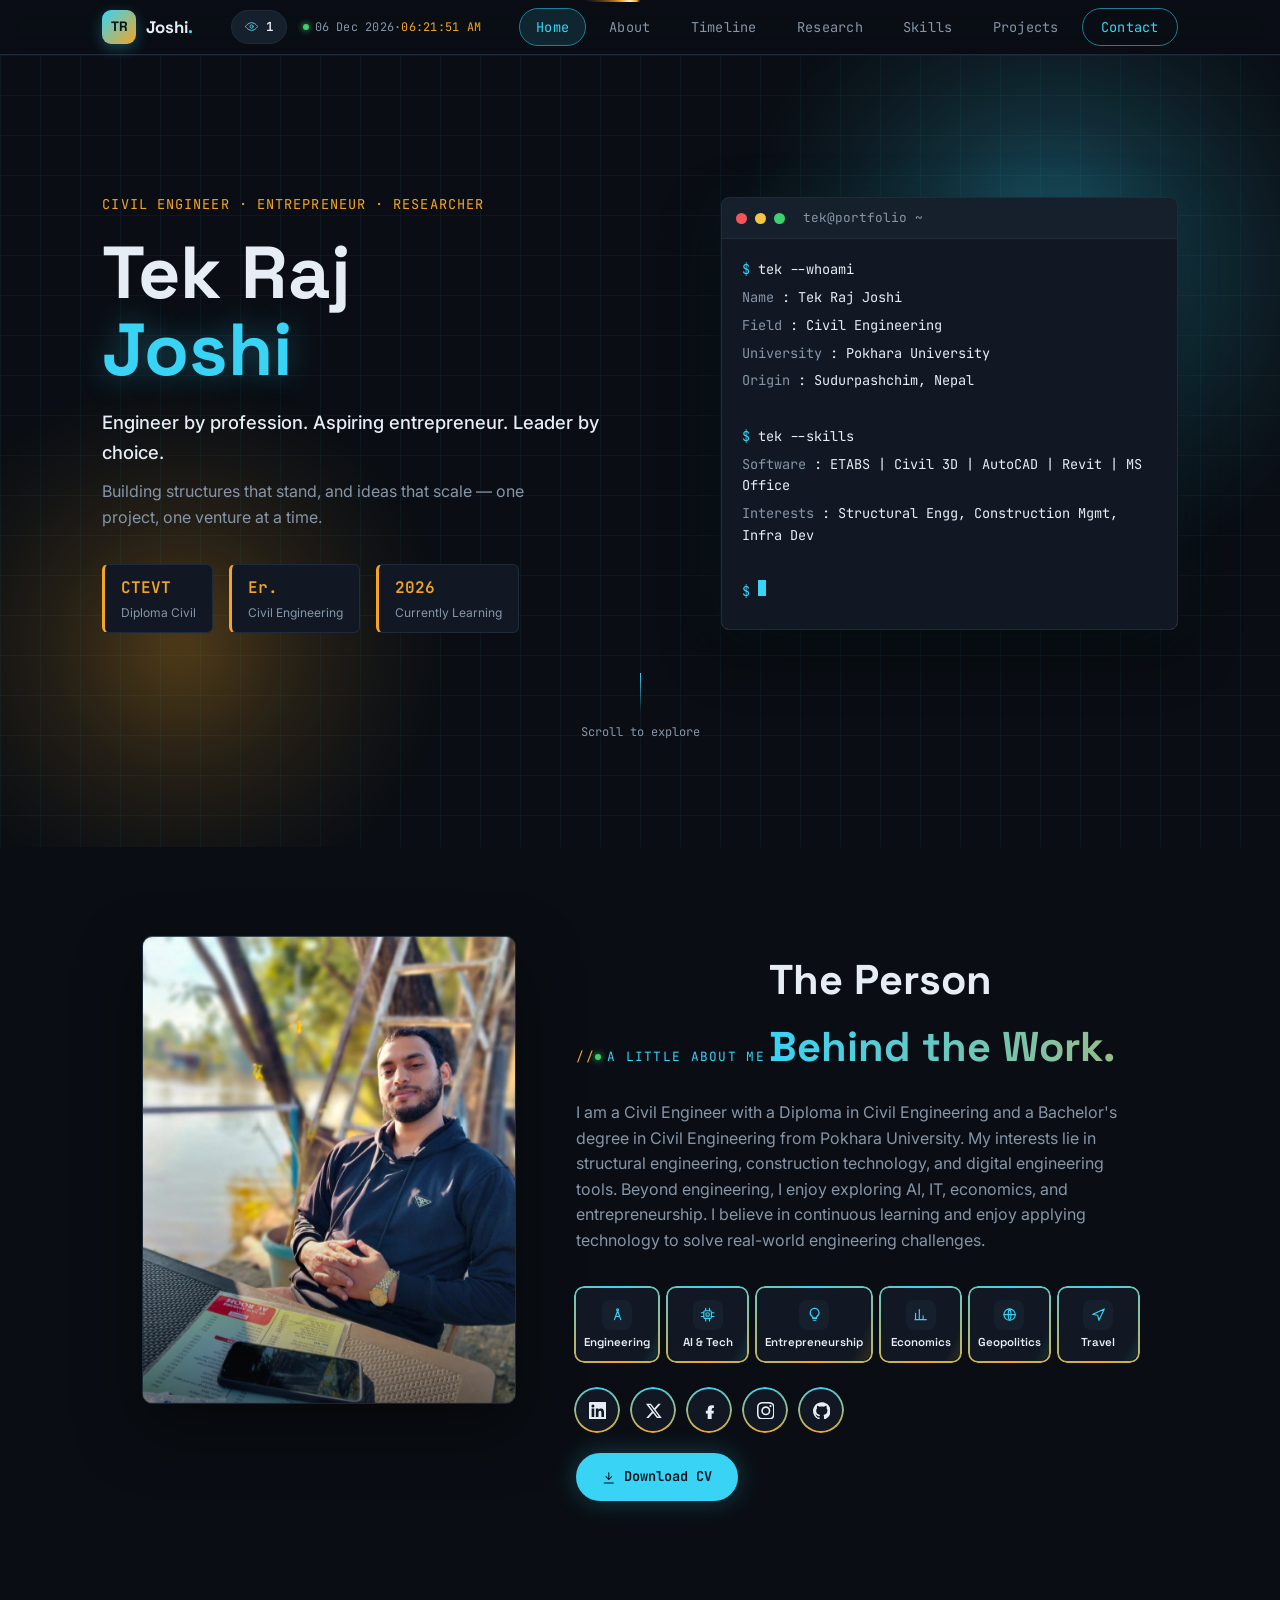
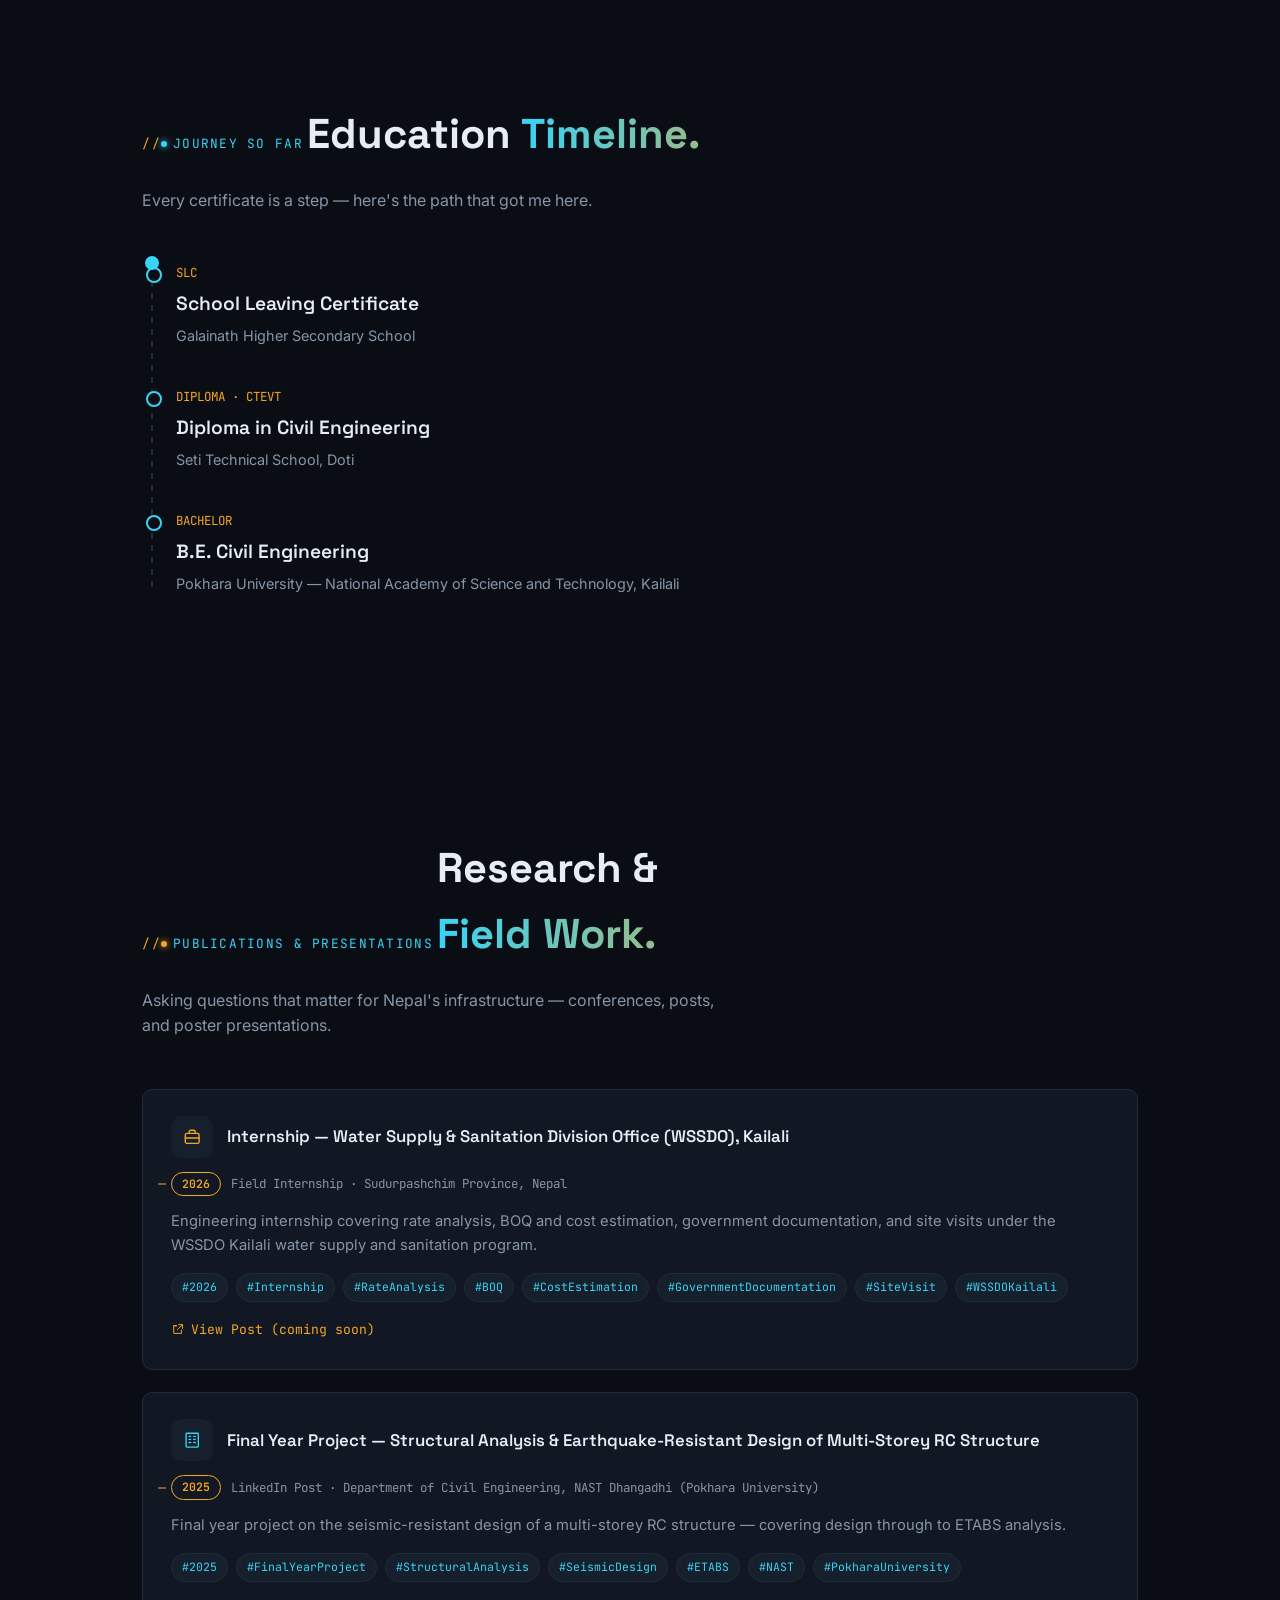
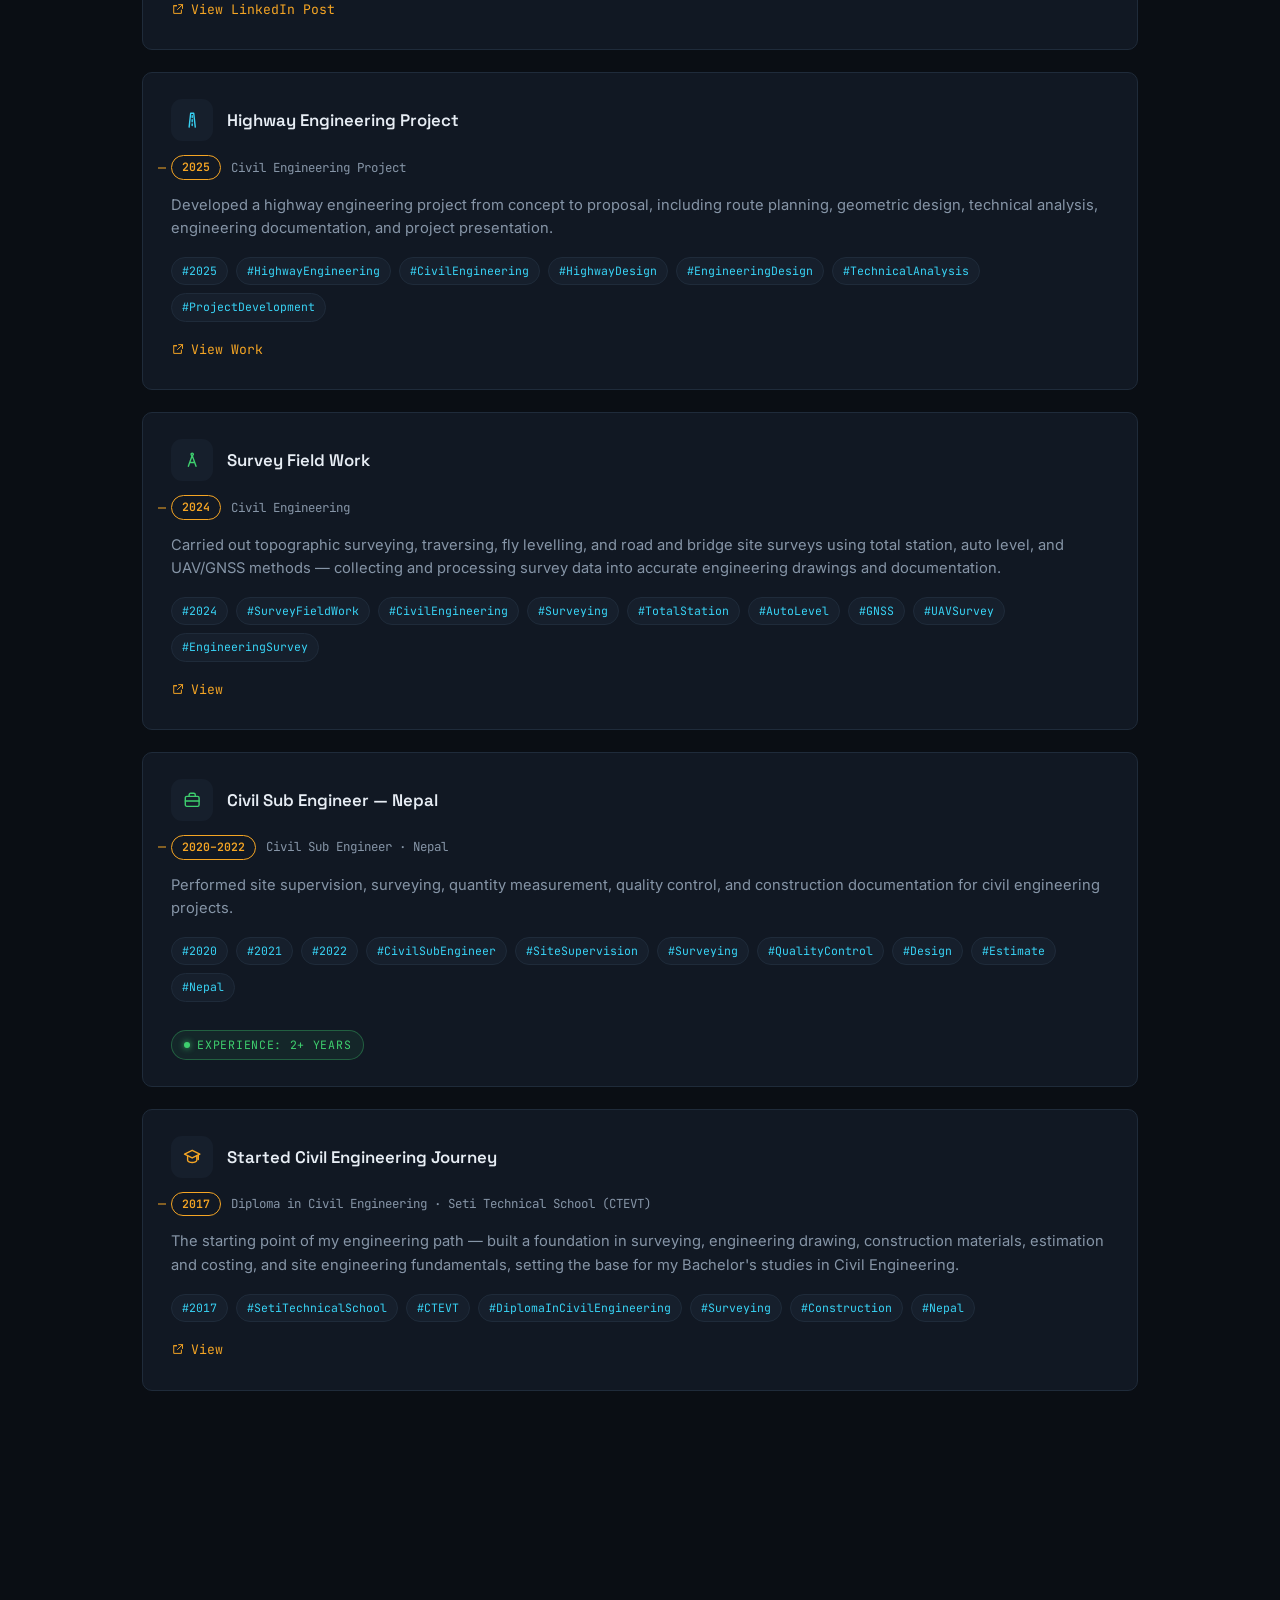
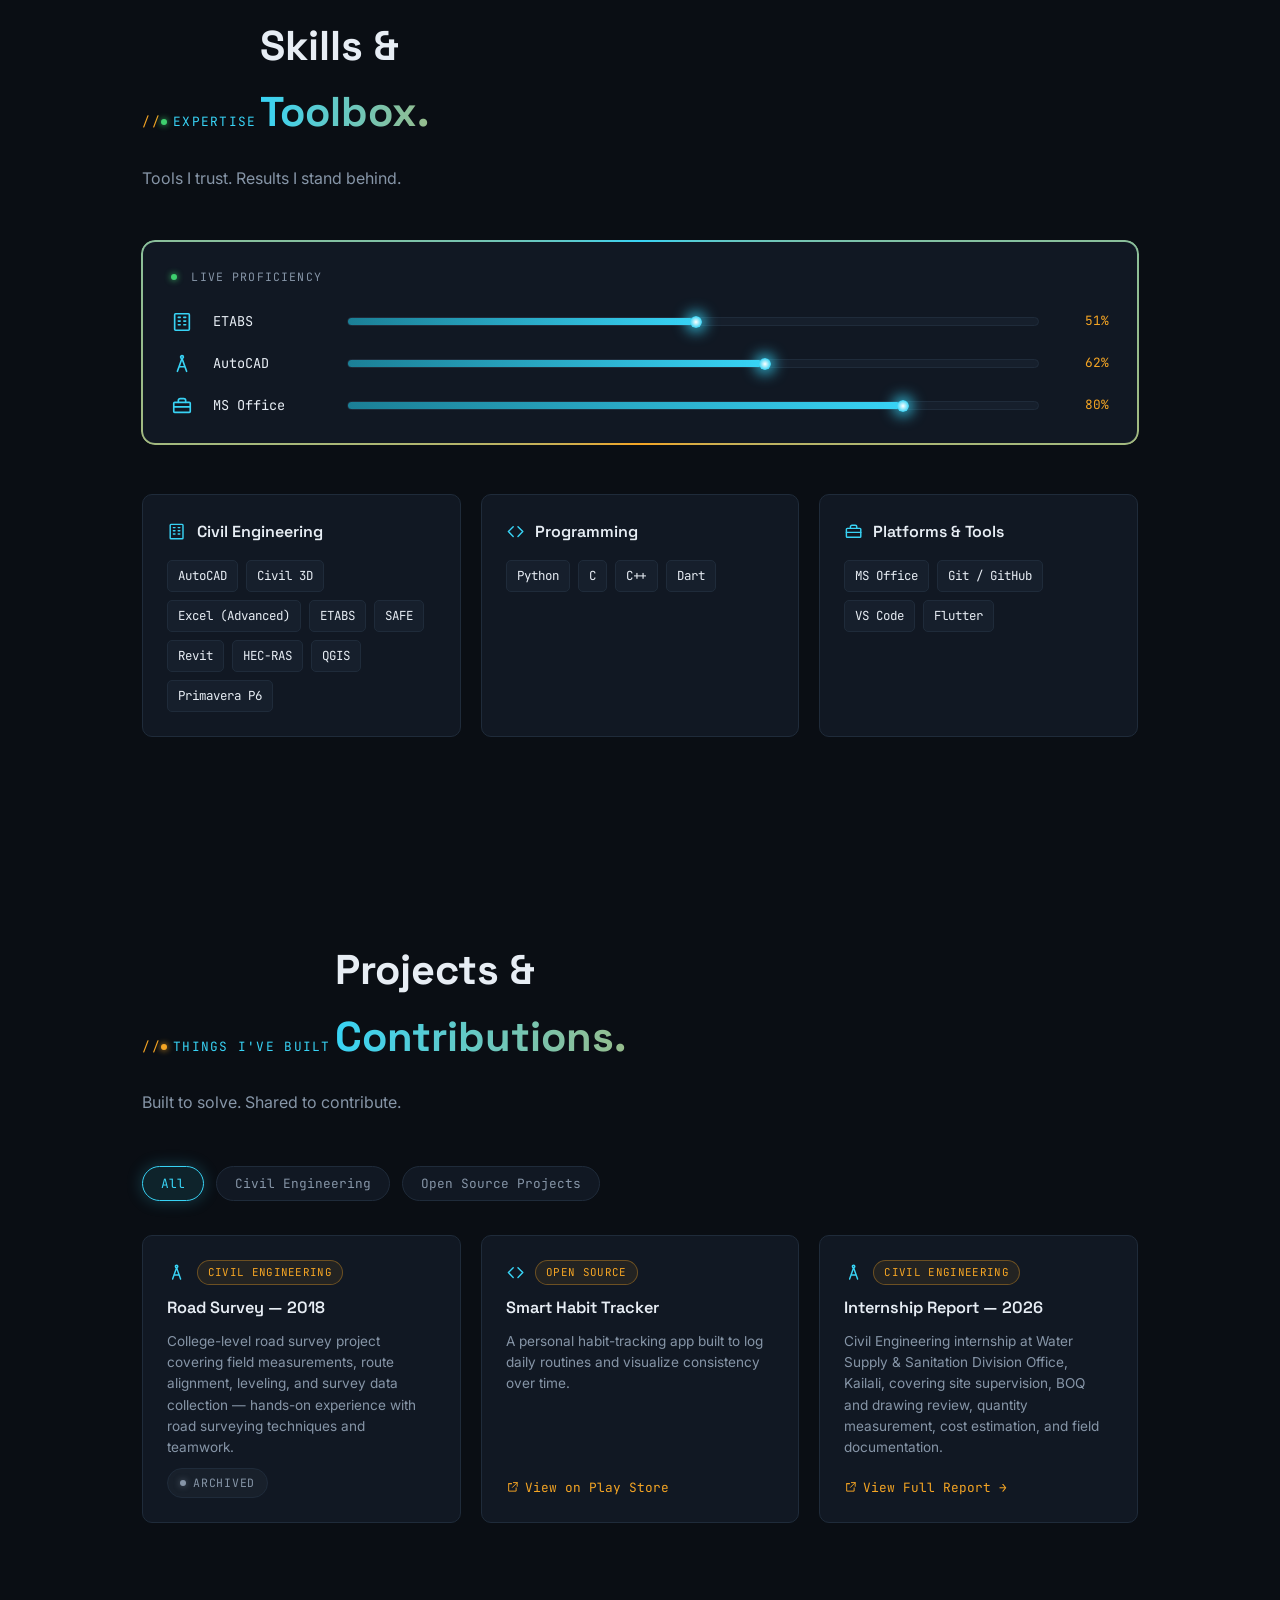
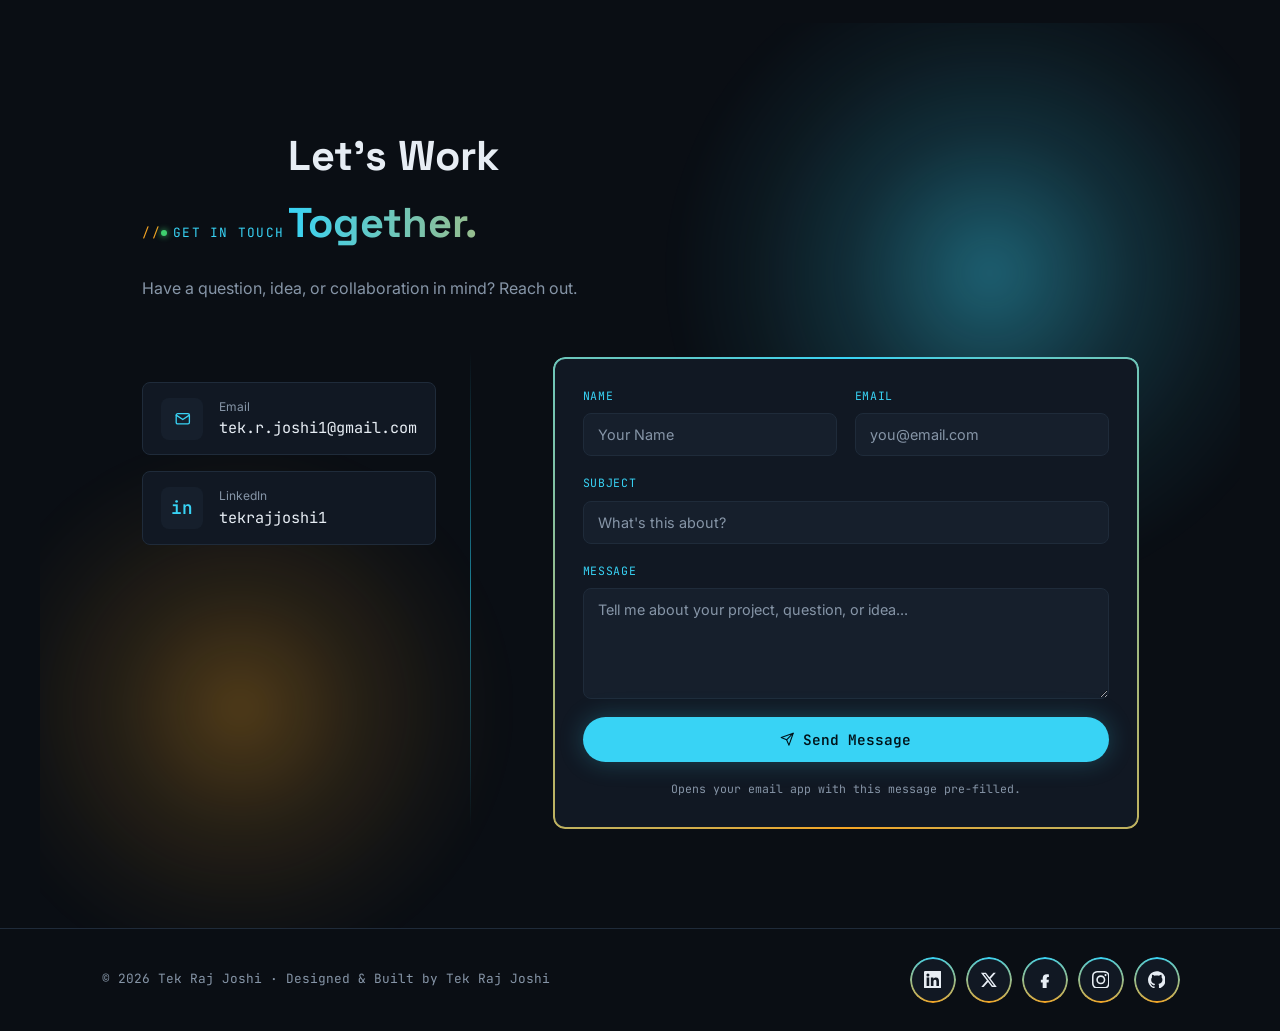
==== commit 825b8319: "Implement PDF viewer in index.html Added PDF viewer functionality with loading and navigation button" ====
--- a/index.html
+++ b/index.html
@@ -431,9 +431,15 @@
 <div id="pdfViewerOverlay" class="pdf-viewer-overlay" aria-modal="true" role="dialog" aria-hidden="true">
   <div class="pdf-viewer-topbar">
     <span class="pdf-viewer-title">Internship Report — 2026</span>
+    <span class="pdfv-page-indicator" id="pdfvPageIndicator">— / —</span>
     <button type="button" class="pdf-viewer-close" id="pdfViewerClose" title="Close">✕</button>
   </div>
-  <iframe id="pdfViewerFrame" class="pdf-viewer-frame" title="Internship Report PDF"></iframe>
+  <div class="pdfv-stage">
+    <div class="pdfv-loading" id="pdfvLoading">Loading…</div>
+    <canvas id="pdfvCanvas" class="pdfv-canvas"></canvas>
+    <button type="button" class="pdfv-nav pdfv-prev" id="pdfvPrev" aria-label="Previous page">‹</button>
+    <button type="button" class="pdfv-nav pdfv-next" id="pdfvNext" aria-label="Next page">›</button>
+  </div>
 </div>
 
 <!-- ================= CONTACT ================= -->
--- a/style.css
+++ b/style.css
@@ -410,34 +410,18 @@
   .project-card-link .icon{flex-shrink:0;transition:transform .2s ease;}
   .project-card-link:hover .icon{transform:translate(2px,-2px);}
 
-  /* ---------- flipbook viewer ---------- */
-  .flipbook-overlay{position:fixed;inset:0;z-index:999;height:100dvh;background:rgba(6,9,14,0.92);backdrop-filter:blur(6px);display:none;flex-direction:column;overflow:hidden;}
-  .flipbook-overlay.open{display:flex;}
-  .flipbook-topbar{flex:0 0 auto;display:flex;align-items:center;justify-content:space-between;gap:12px;padding:10px 5vw;border-bottom:1px solid var(--line);background:rgba(10,14,20,0.9);}
-  .flipbook-page-indicator{font-family:var(--font-mono);font-size:0.8rem;color:var(--cyan);}
-  .flipbook-controls{display:flex;gap:8px;flex-wrap:wrap;}
-  .flipbook-loading{position:absolute;font-family:var(--font-mono);color:var(--muted);font-size:0.85rem;z-index:1;}
-  .fb-btn{font-family:var(--font-mono);font-size:0.85rem;width:38px;height:34px;border-radius:8px;border:1px solid var(--line);background:var(--surface);color:var(--muted);cursor:pointer;transition:all .2s ease;}
-  .fb-btn:hover{border-color:var(--cyan-dim);color:var(--cyan);}
-  .fb-btn.active{border-color:var(--amber);color:var(--amber);}
-  .fb-close{font-size:1rem;}
-  .fb-close:hover{border-color:#e0546b;color:#e0546b;}
-  .flipbook-stage{position:relative;flex:1 1 auto;min-height:0;display:flex;align-items:center;justify-content:center;overflow:hidden;padding:8px;}
-  .flipbook-viewport{width:100%;height:100%;display:flex;align-items:center;justify-content:center;overflow:hidden;touch-action:pan-y;}
-  #flipbookRoot{transition:transform .25s ease;max-width:100%;max-height:100%;}
-  #flipbookRoot .stf__parent{margin:auto;}
-  #flipbookRoot canvas, #flipbookRoot img{display:block;width:100%;height:100%;max-width:100%;box-shadow:0 10px 40px rgba(0,0,0,0.5);background:#fff;object-fit:contain;}
-  .fb-nav{position:absolute;top:50%;transform:translateY(-50%);width:46px;height:46px;border-radius:50%;border:1px solid var(--line);background:rgba(17,24,35,0.88);color:var(--cyan);font-size:1.5rem;cursor:pointer;line-height:1;z-index:2;}
-  .fb-nav:hover{border-color:var(--cyan-dim);}
-  .fb-prev{left:14px;}
-  .fb-next{right:14px;}
+  /* ---------- pdf viewer (iframe, hidden by default) ---------- */
+  .pdf-viewer-overlay{position:fixed;inset:0;z-index:999;height:100dvh;background:rgba(6,9,14,0.92);backdrop-filter:blur(6px);display:none;flex-direction:column;}
+  .pdf-viewer-overlay.open{display:flex;}
+  .pdf-viewer-topbar{flex:0 0 auto;display:flex;align-items:center;justify-content:space-between;gap:12px;padding:12px 5vw;border-bottom:1px solid var(--line);background:rgba(10,14,20,0.9);}
+  .pdf-viewer-title{font-family:var(--font-mono);font-size:0.85rem;color:var(--cyan);}
+  .pdf-viewer-close{font-family:var(--font-mono);font-size:0.95rem;width:38px;height:34px;border-radius:8px;border:1px solid var(--line);background:var(--surface);color:#e0546b;cursor:pointer;transition:all .2s ease;}
+  .pdf-viewer-close:hover{border-color:#e0546b;background:rgba(224,84,107,0.1);}
+  .pdf-viewer-frame{flex:1 1 auto;width:100%;height:100%;border:0;background:#fff;}
   @media(max-width:640px){
-    .flipbook-topbar{padding:8px 3vw;flex-wrap:wrap;}
-    .flipbook-page-indicator{font-size:0.72rem;}
-    .fb-btn{width:34px;height:32px;font-size:0.75rem;}
-    .fb-close{font-size:0.9rem;border-color:#e0546b;color:#e0546b;}
-    .fb-nav{width:42px;height:42px;font-size:1.3rem;background:rgba(17,24,35,0.95);border-color:var(--cyan-dim);}
-    .fb-prev{left:6px;} .fb-next{right:6px;}
+    .pdf-viewer-topbar{padding:10px 4vw;}
+    .pdf-viewer-title{font-size:0.75rem;}
+    .pdf-viewer-close{width:34px;height:32px;font-size:0.85rem;}
   }
 
   /* ---------- status badge (e.g. "Archived") for cards with no live link ---------- */
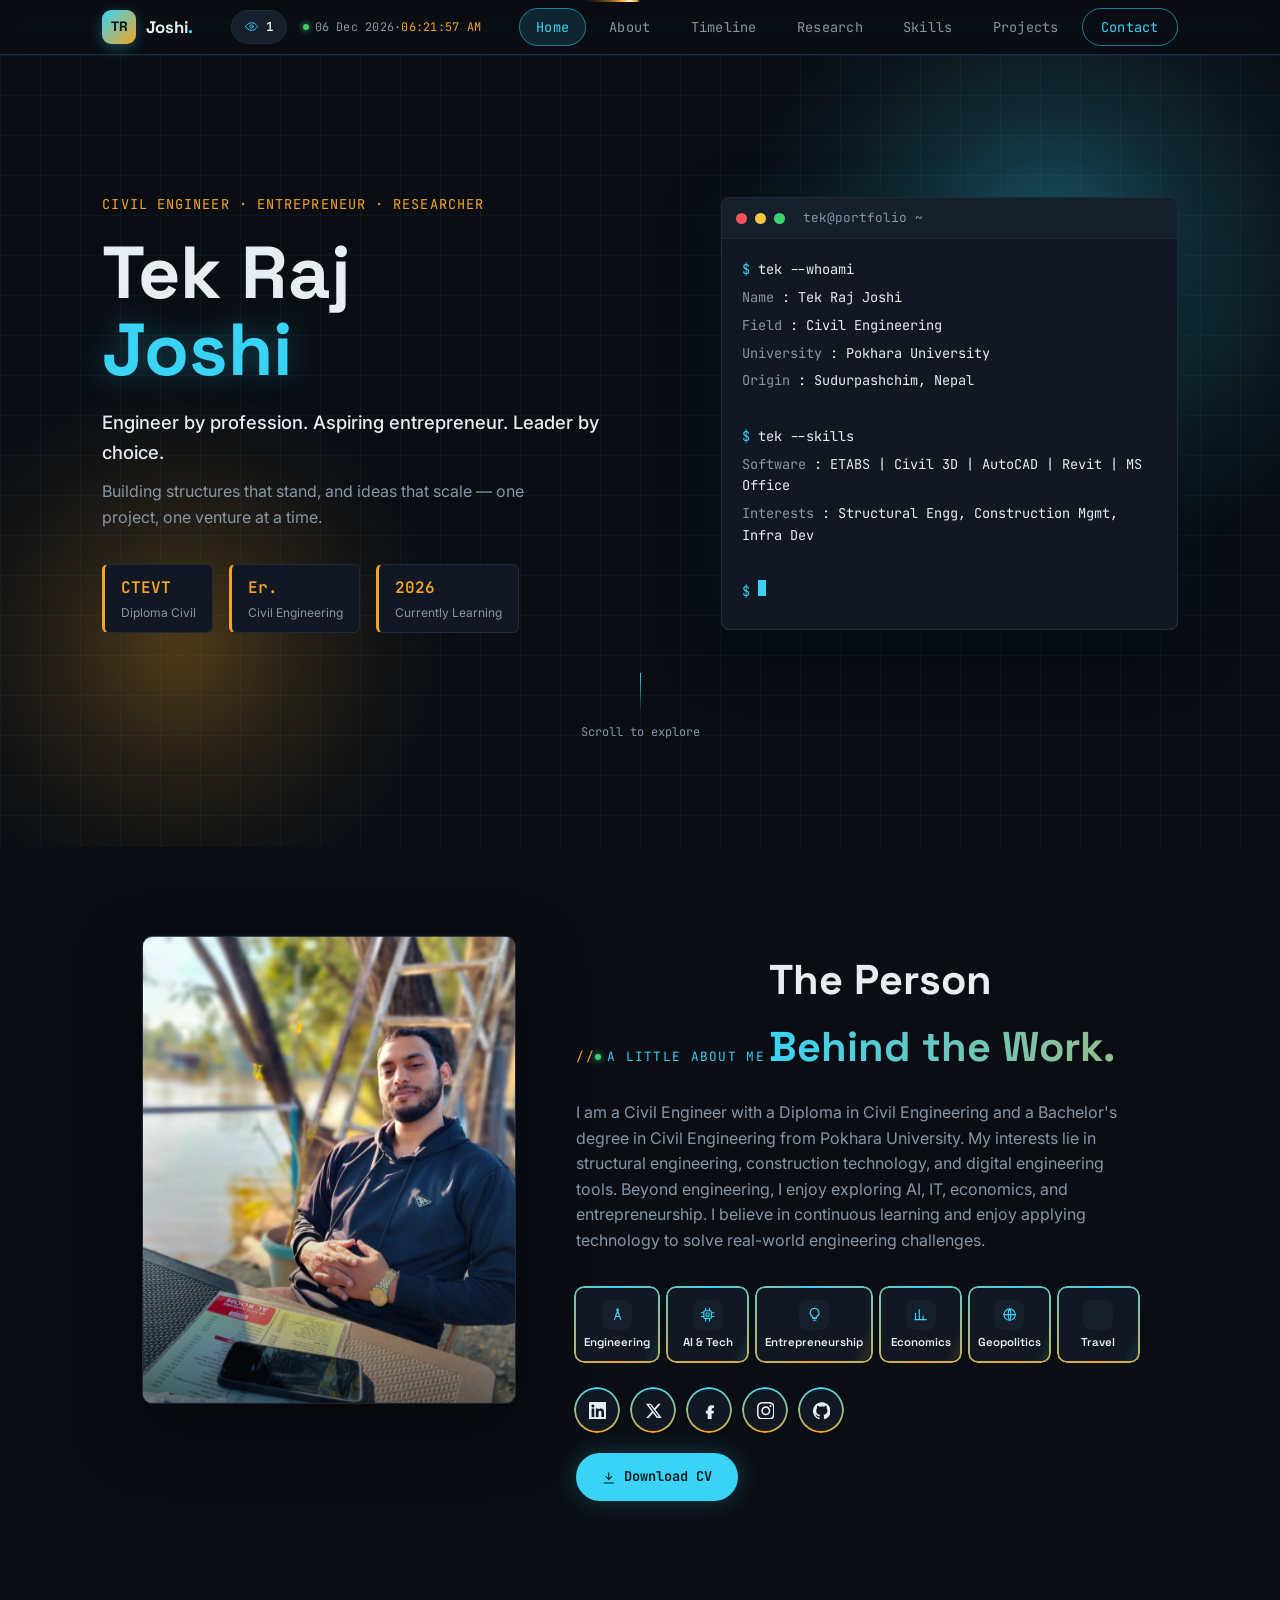
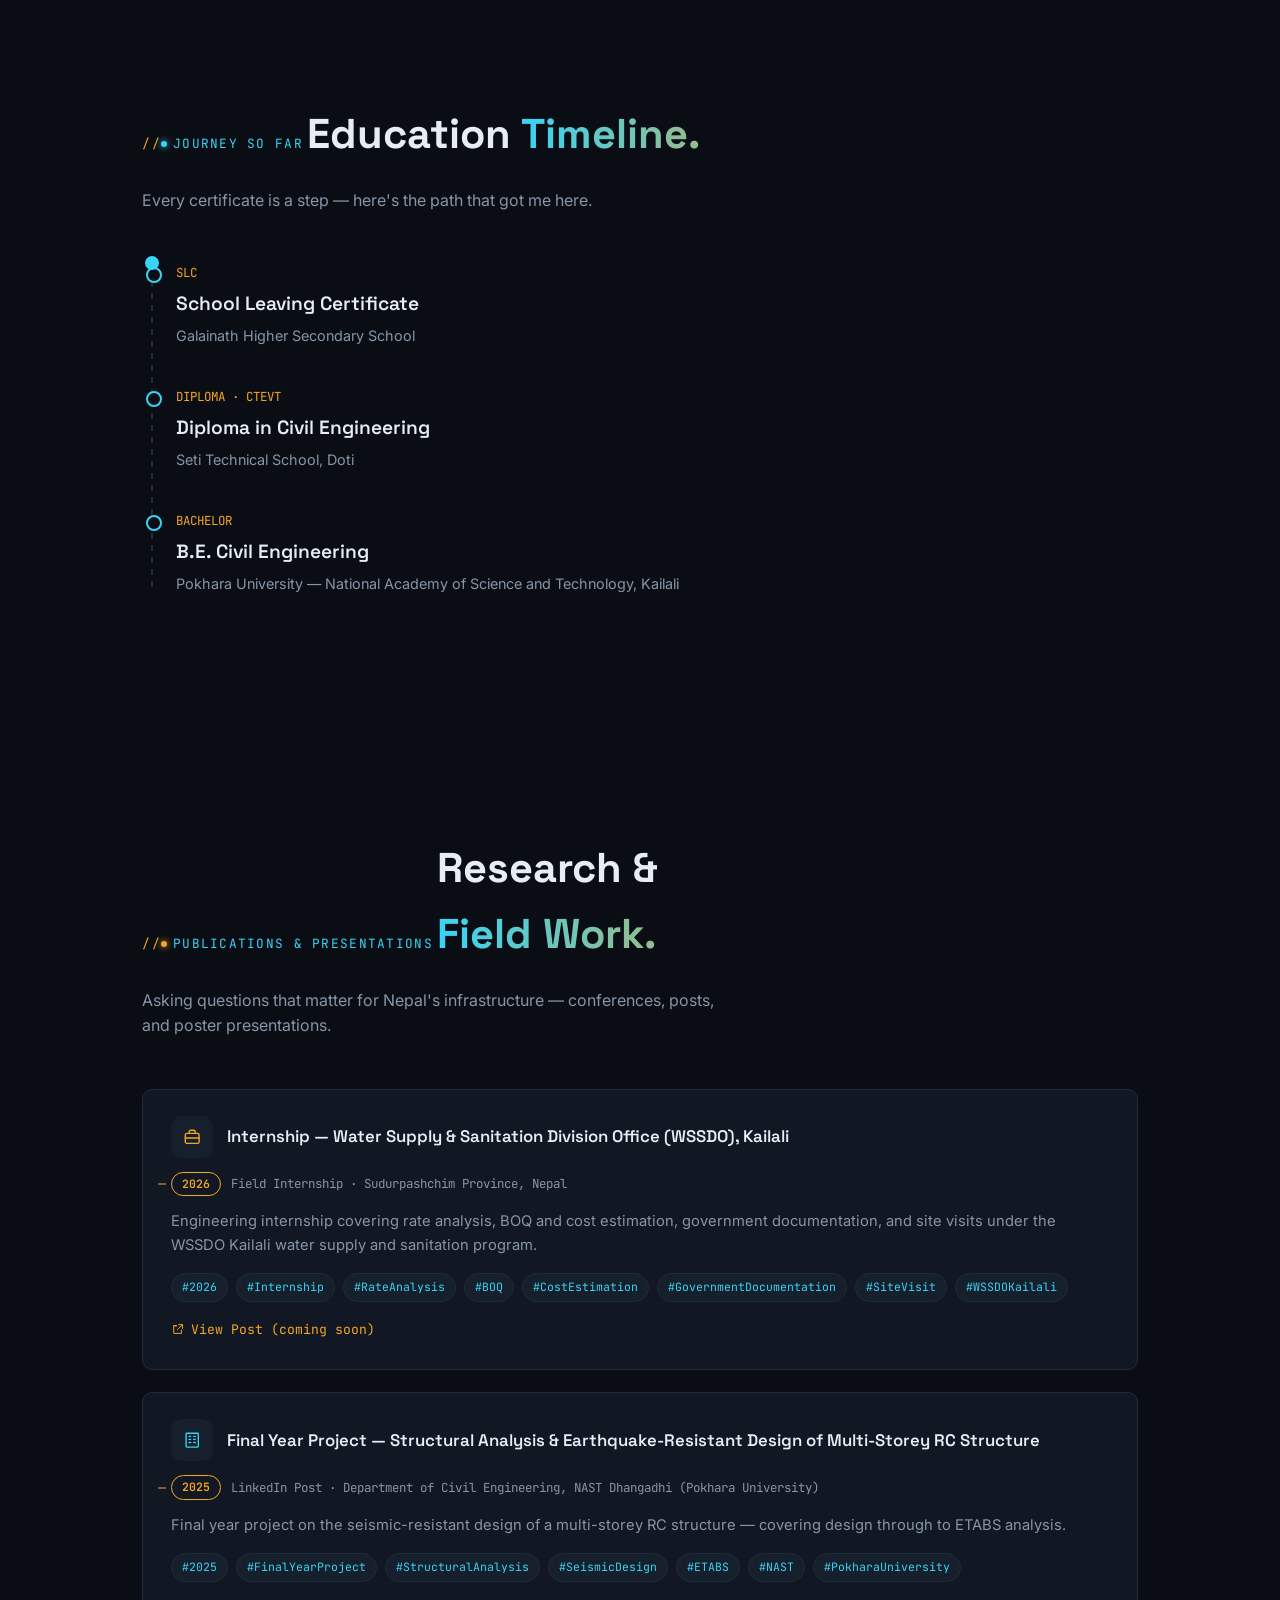
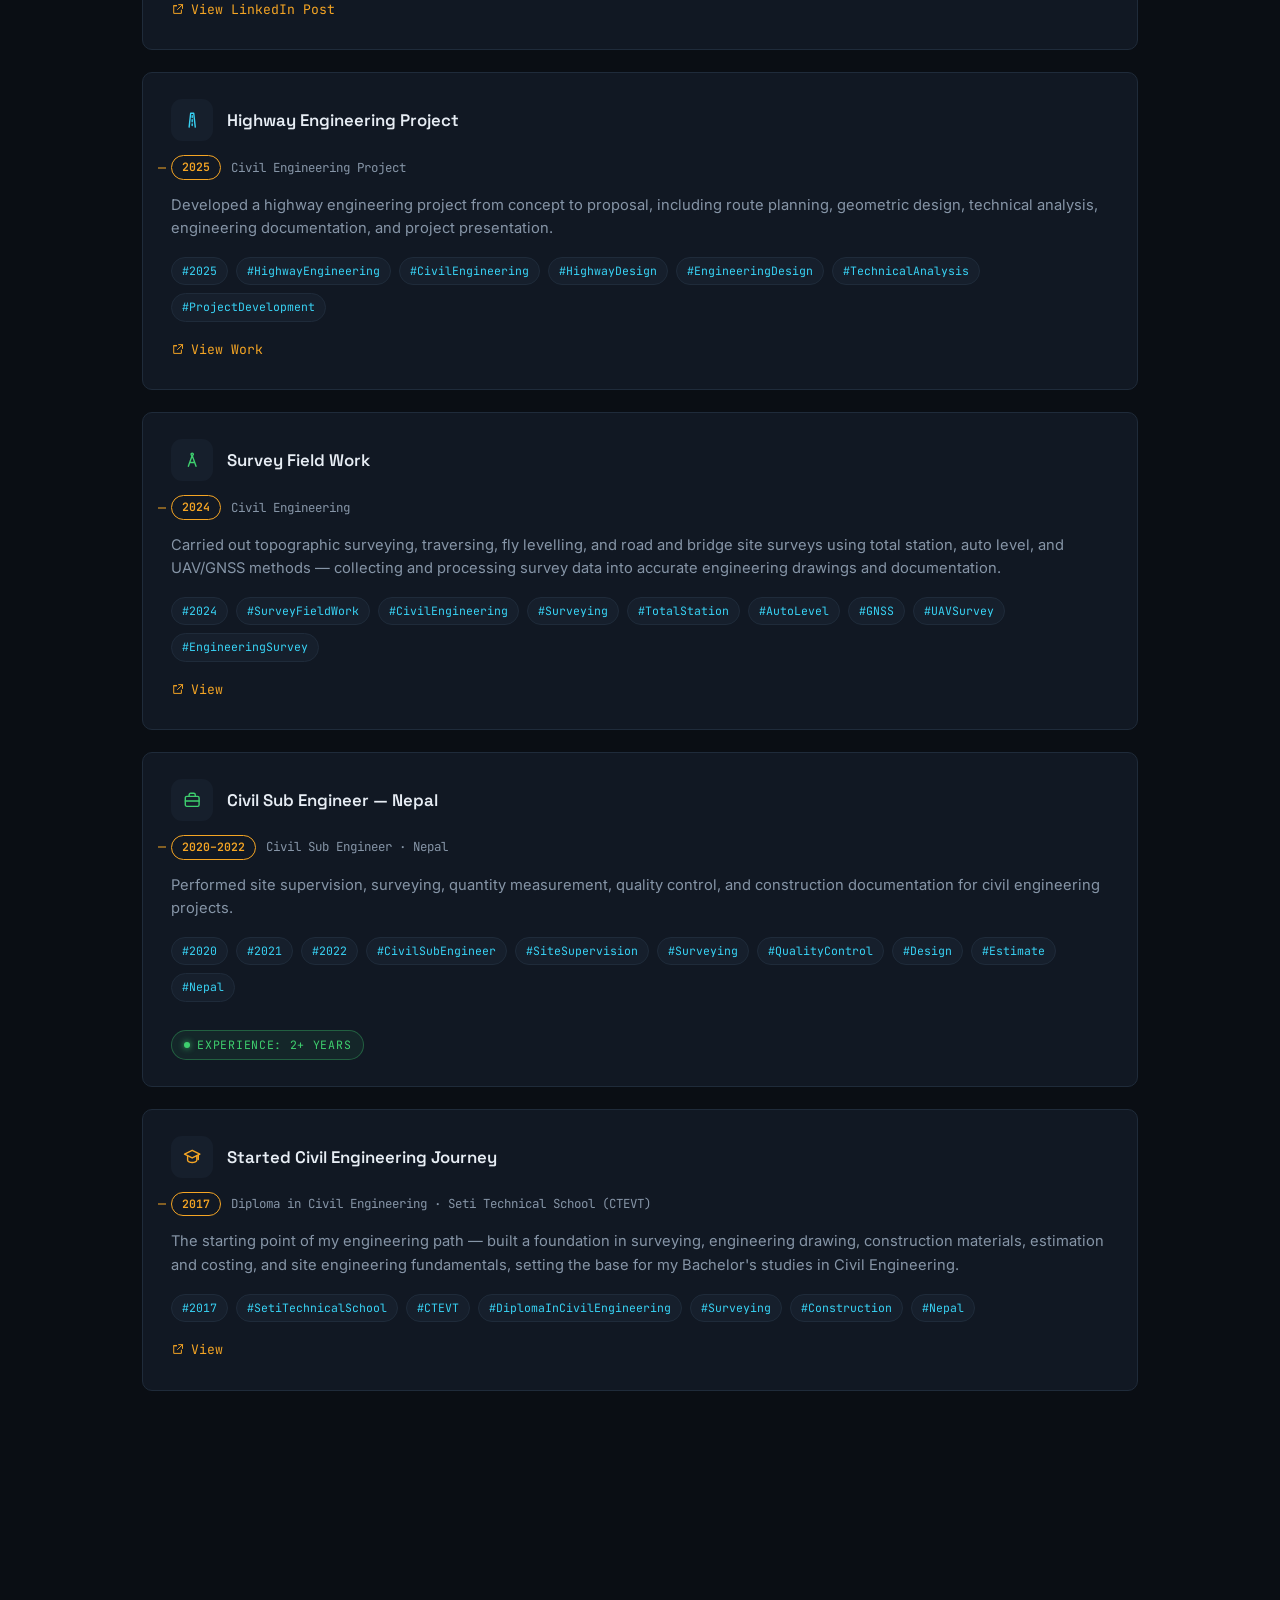
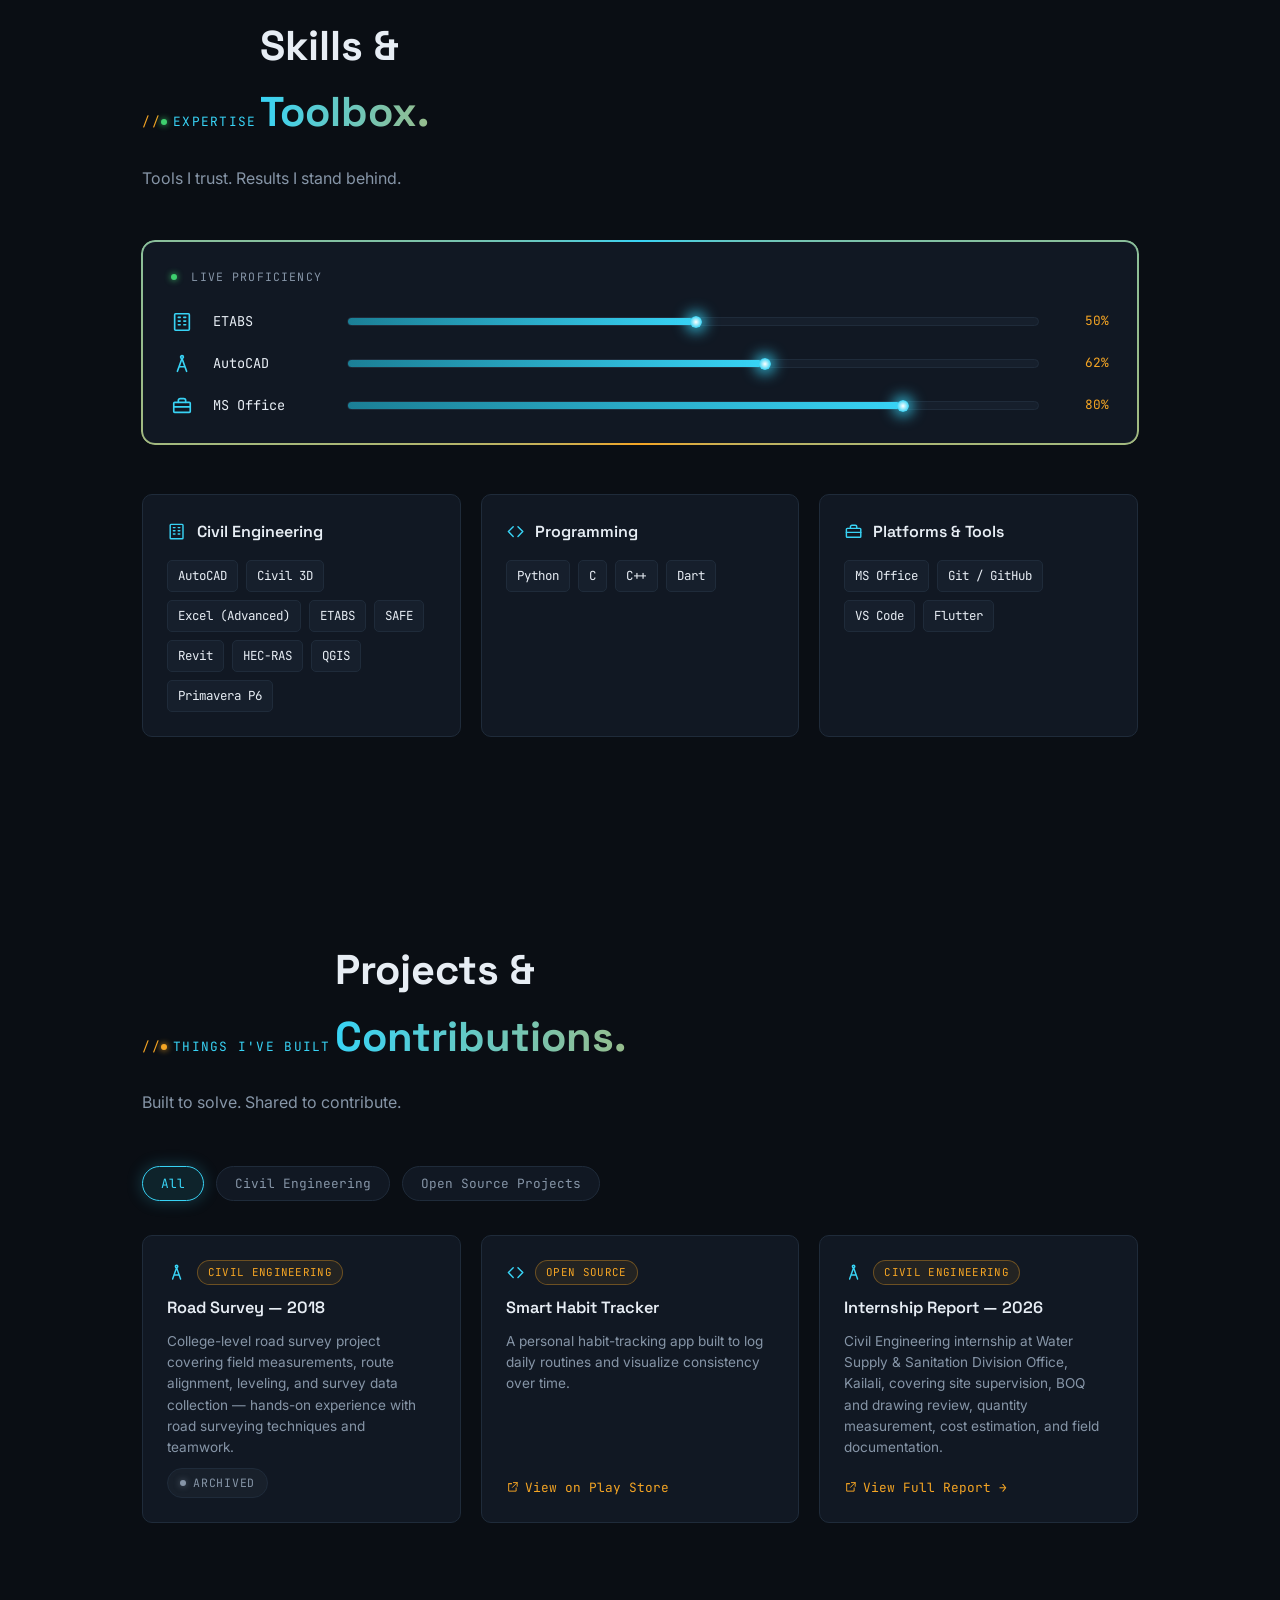
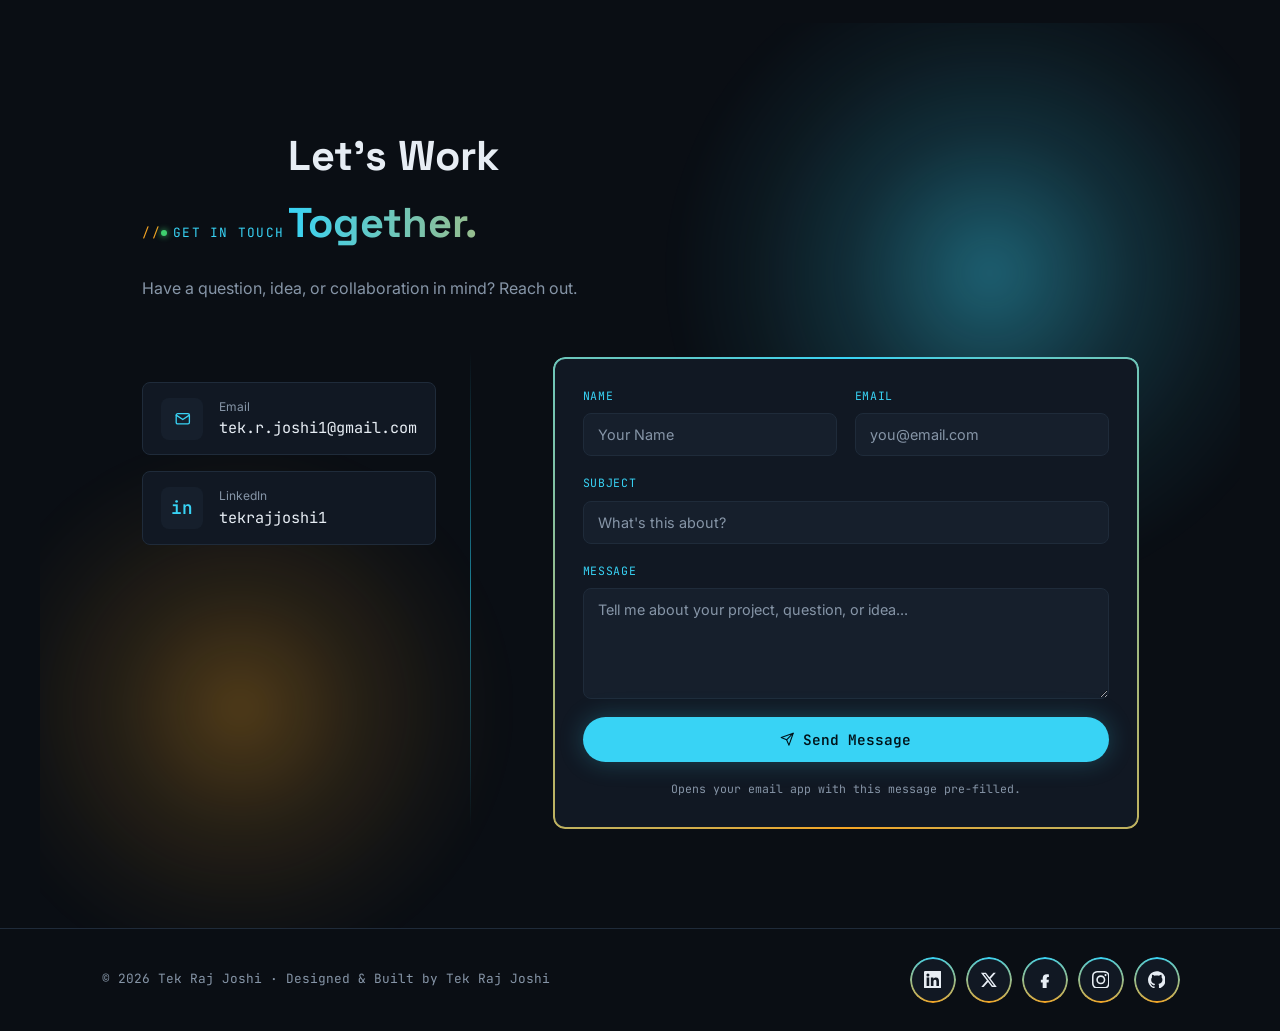
==== commit 70e618ee: "Update index.html" ====
--- a/index.html
+++ b/index.html
@@ -174,7 +174,7 @@
         <div class="interest-card glow-border vibe-entrepreneurship"><div class="interest-icon-lg"><svg class="icon"><use href="#ic-bulb"/></svg></div><span class="interest-label">Entrepreneurship</span></div>
         <div class="interest-card glow-border vibe-economics"><div class="interest-icon-lg"><svg class="icon"><use href="#ic-chart"/></svg></div><span class="interest-label">Economics</span></div>
         <div class="interest-card glow-border vibe-geopolitics"><div class="interest-icon-lg"><svg class="icon"><use href="#ic-globe"/></svg></div><span class="interest-label">Geopolitics</span></div>
-        <div class="interest-card glow-border vibe-travel"><div class="interest-icon-lg"><svg class="icon"><use href="#ic-plane"/></svg></div><span class="interest-label">Travel</span></div>
+        <div class="interest-card glow-border vibe-travel"><div class="interest-icon-lg"><svg class="icon"><use href="#ic-bird"/></svg></div><span class="interest-label">Travel</span></div>
       </div>
 
       <div class="social-row">
--- a/style.css
+++ b/style.css
@@ -410,18 +410,29 @@
   .project-card-link .icon{flex-shrink:0;transition:transform .2s ease;}
   .project-card-link:hover .icon{transform:translate(2px,-2px);}
 
-  /* ---------- pdf viewer (iframe, hidden by default) ---------- */
-  .pdf-viewer-overlay{position:fixed;inset:0;z-index:999;height:100dvh;background:rgba(6,9,14,0.92);backdrop-filter:blur(6px);display:none;flex-direction:column;}
+  /* ---------- pdf viewer (canvas render, view-only, hidden by default) ---------- */
+  .pdf-viewer-overlay{position:fixed;inset:0;z-index:999;height:100dvh;background:rgba(6,9,14,0.92);backdrop-filter:blur(6px);display:none;flex-direction:column;overflow:hidden;}
   .pdf-viewer-overlay.open{display:flex;}
-  .pdf-viewer-topbar{flex:0 0 auto;display:flex;align-items:center;justify-content:space-between;gap:12px;padding:12px 5vw;border-bottom:1px solid var(--line);background:rgba(10,14,20,0.9);}
-  .pdf-viewer-title{font-family:var(--font-mono);font-size:0.85rem;color:var(--cyan);}
-  .pdf-viewer-close{font-family:var(--font-mono);font-size:0.95rem;width:38px;height:34px;border-radius:8px;border:1px solid var(--line);background:var(--surface);color:#e0546b;cursor:pointer;transition:all .2s ease;}
+  .pdf-viewer-topbar{flex:0 0 auto;display:flex;align-items:center;justify-content:space-between;gap:10px;padding:10px 4vw;border-bottom:1px solid var(--line);background:rgba(10,14,20,0.9);}
+  .pdf-viewer-title{font-family:var(--font-mono);font-size:0.85rem;color:var(--cyan);white-space:nowrap;overflow:hidden;text-overflow:ellipsis;}
+  .pdfv-page-indicator{font-family:var(--font-mono);font-size:0.78rem;color:var(--muted);white-space:nowrap;}
+  .pdf-viewer-close{font-family:var(--font-mono);font-size:0.95rem;width:38px;height:34px;flex:0 0 auto;border-radius:8px;border:1px solid var(--line);background:var(--surface);color:#e0546b;cursor:pointer;transition:all .2s ease;}
   .pdf-viewer-close:hover{border-color:#e0546b;background:rgba(224,84,107,0.1);}
-  .pdf-viewer-frame{flex:1 1 auto;width:100%;height:100%;border:0;background:#fff;}
+  .pdfv-stage{position:relative;flex:1 1 auto;min-height:0;display:flex;align-items:center;justify-content:center;overflow:hidden;padding:8px;touch-action:pan-y;user-select:none;-webkit-user-select:none;}
+  .pdfv-loading{position:absolute;font-family:var(--font-mono);color:var(--muted);font-size:0.85rem;z-index:0;}
+  .pdfv-canvas{max-width:100%;max-height:100%;box-shadow:0 10px 40px rgba(0,0,0,0.5);background:#fff;pointer-events:none;}
+  .pdfv-nav{position:absolute;top:50%;transform:translateY(-50%);width:44px;height:44px;border-radius:50%;border:1px solid var(--line);background:rgba(17,24,35,0.85);color:var(--cyan);font-size:1.4rem;cursor:pointer;line-height:1;z-index:2;}
+  .pdfv-nav:hover{border-color:var(--cyan-dim);}
+  .pdfv-prev{left:10px;}
+  .pdfv-next{right:10px;}
   @media(max-width:640px){
-    .pdf-viewer-topbar{padding:10px 4vw;}
-    .pdf-viewer-title{font-size:0.75rem;}
+    .pdf-viewer-topbar{padding:8px 3vw;gap:8px;}
+    .pdf-viewer-title{font-size:0.72rem;}
+    .pdfv-page-indicator{font-size:0.7rem;}
     .pdf-viewer-close{width:34px;height:32px;font-size:0.85rem;}
+    .pdfv-nav{width:38px;height:38px;font-size:1.2rem;background:rgba(17,24,35,0.95);border-color:var(--cyan-dim);}
+    .pdfv-prev{left:4px;} .pdfv-next{right:4px;}
+    .pdfv-stage{padding:4px;}
   }
 
   /* ---------- status badge (e.g. "Archived") for cards with no live link ---------- */
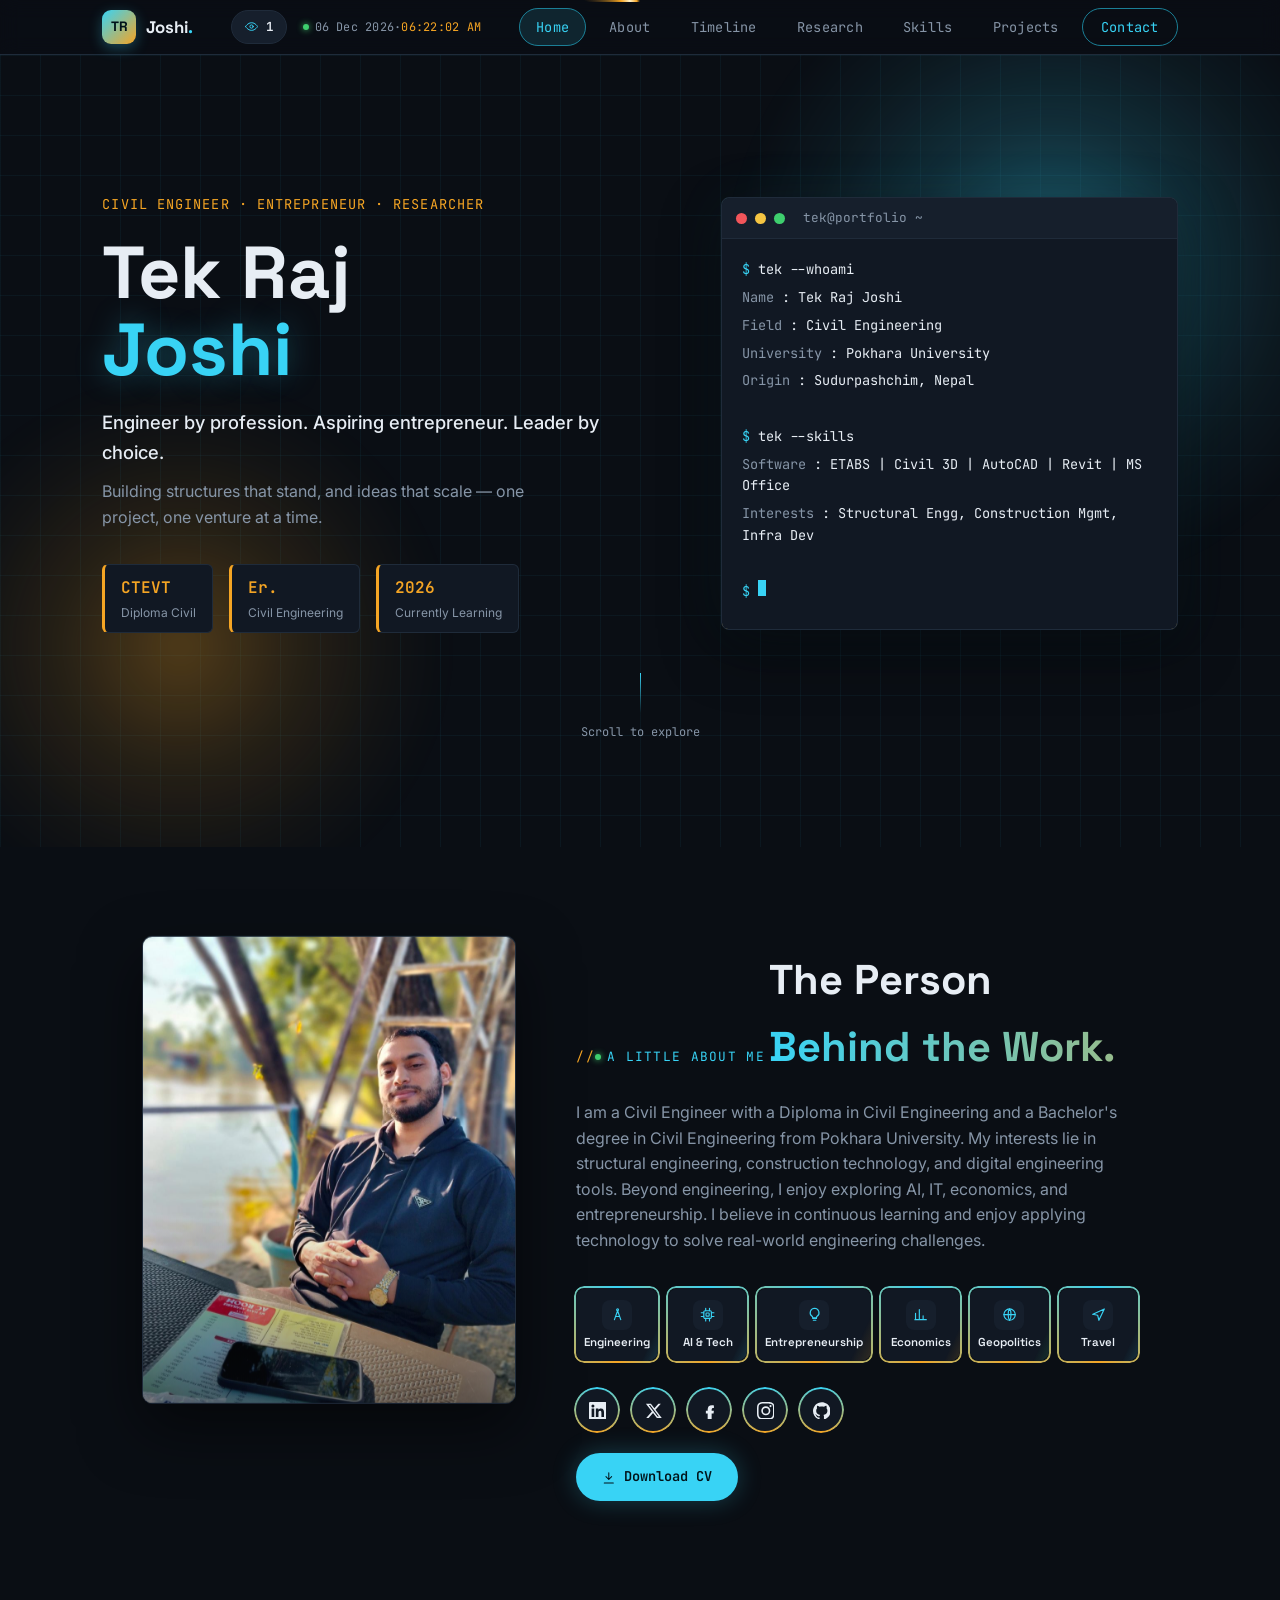
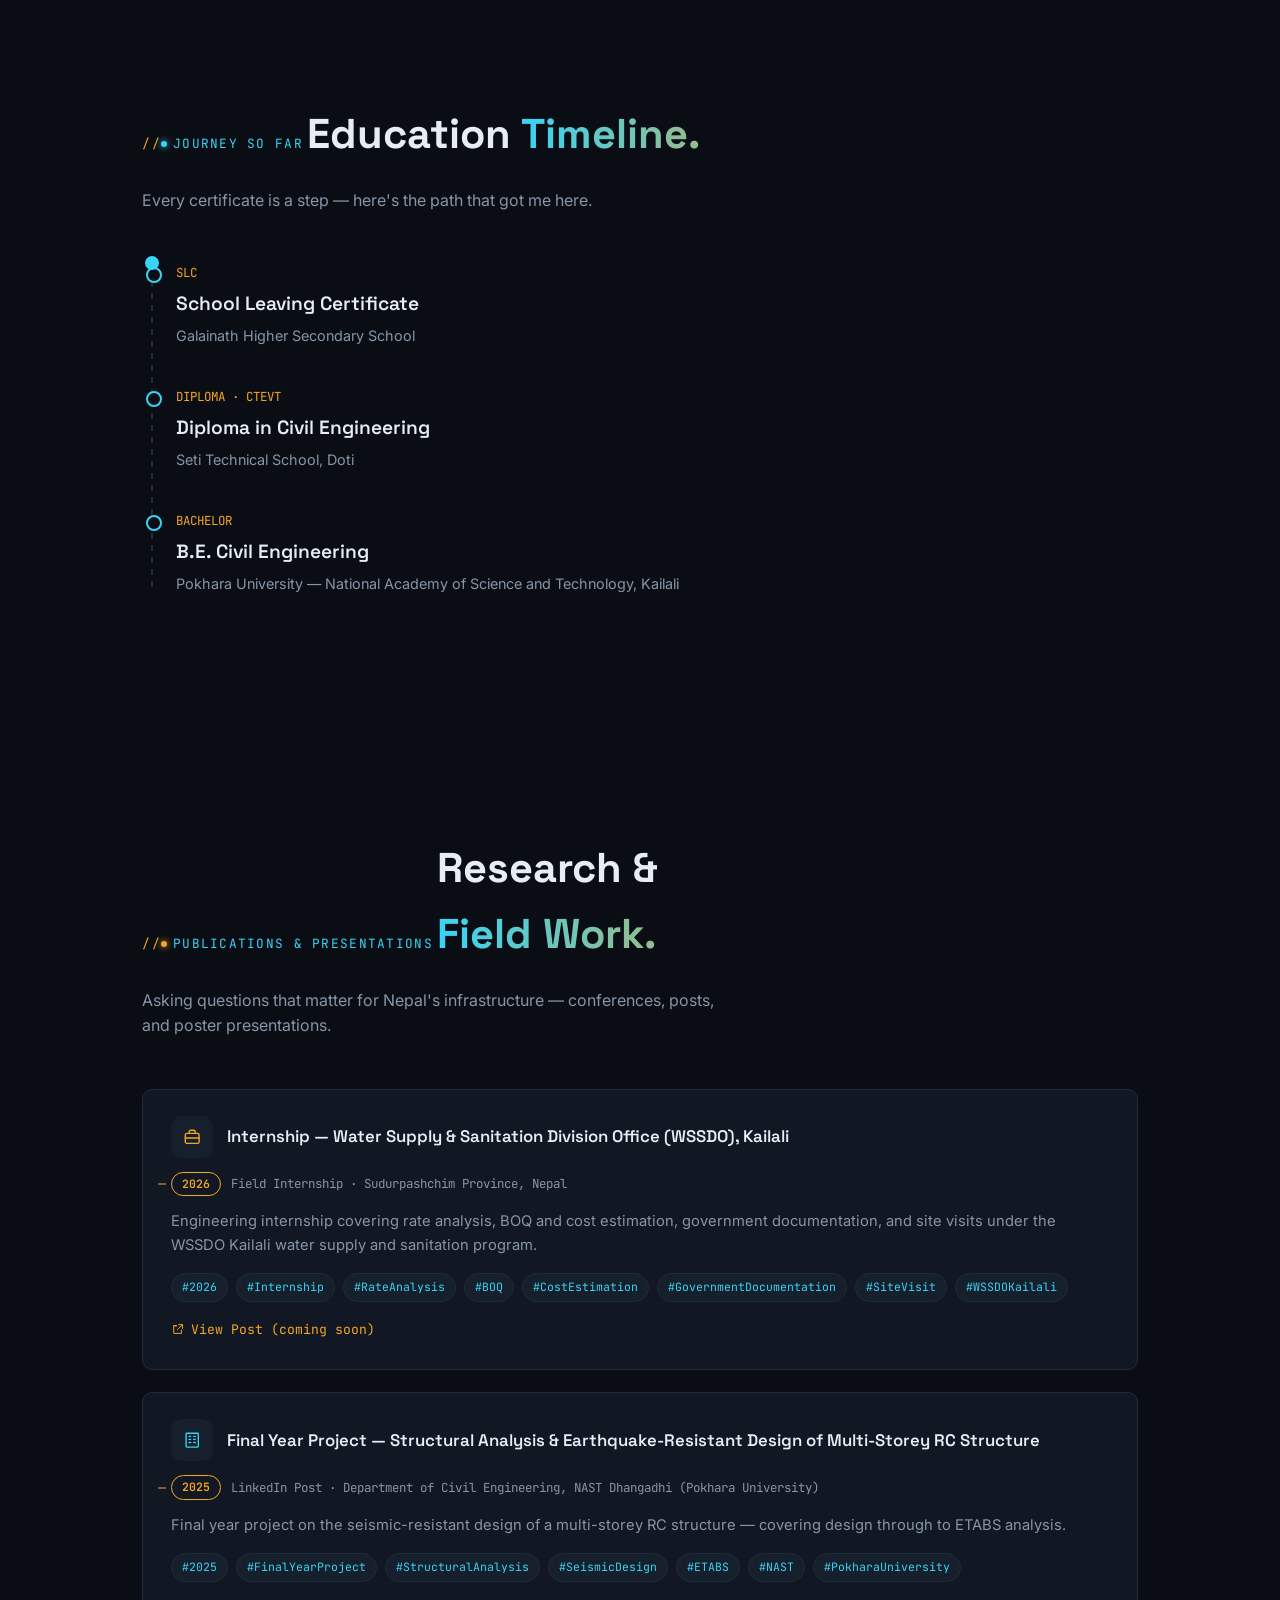
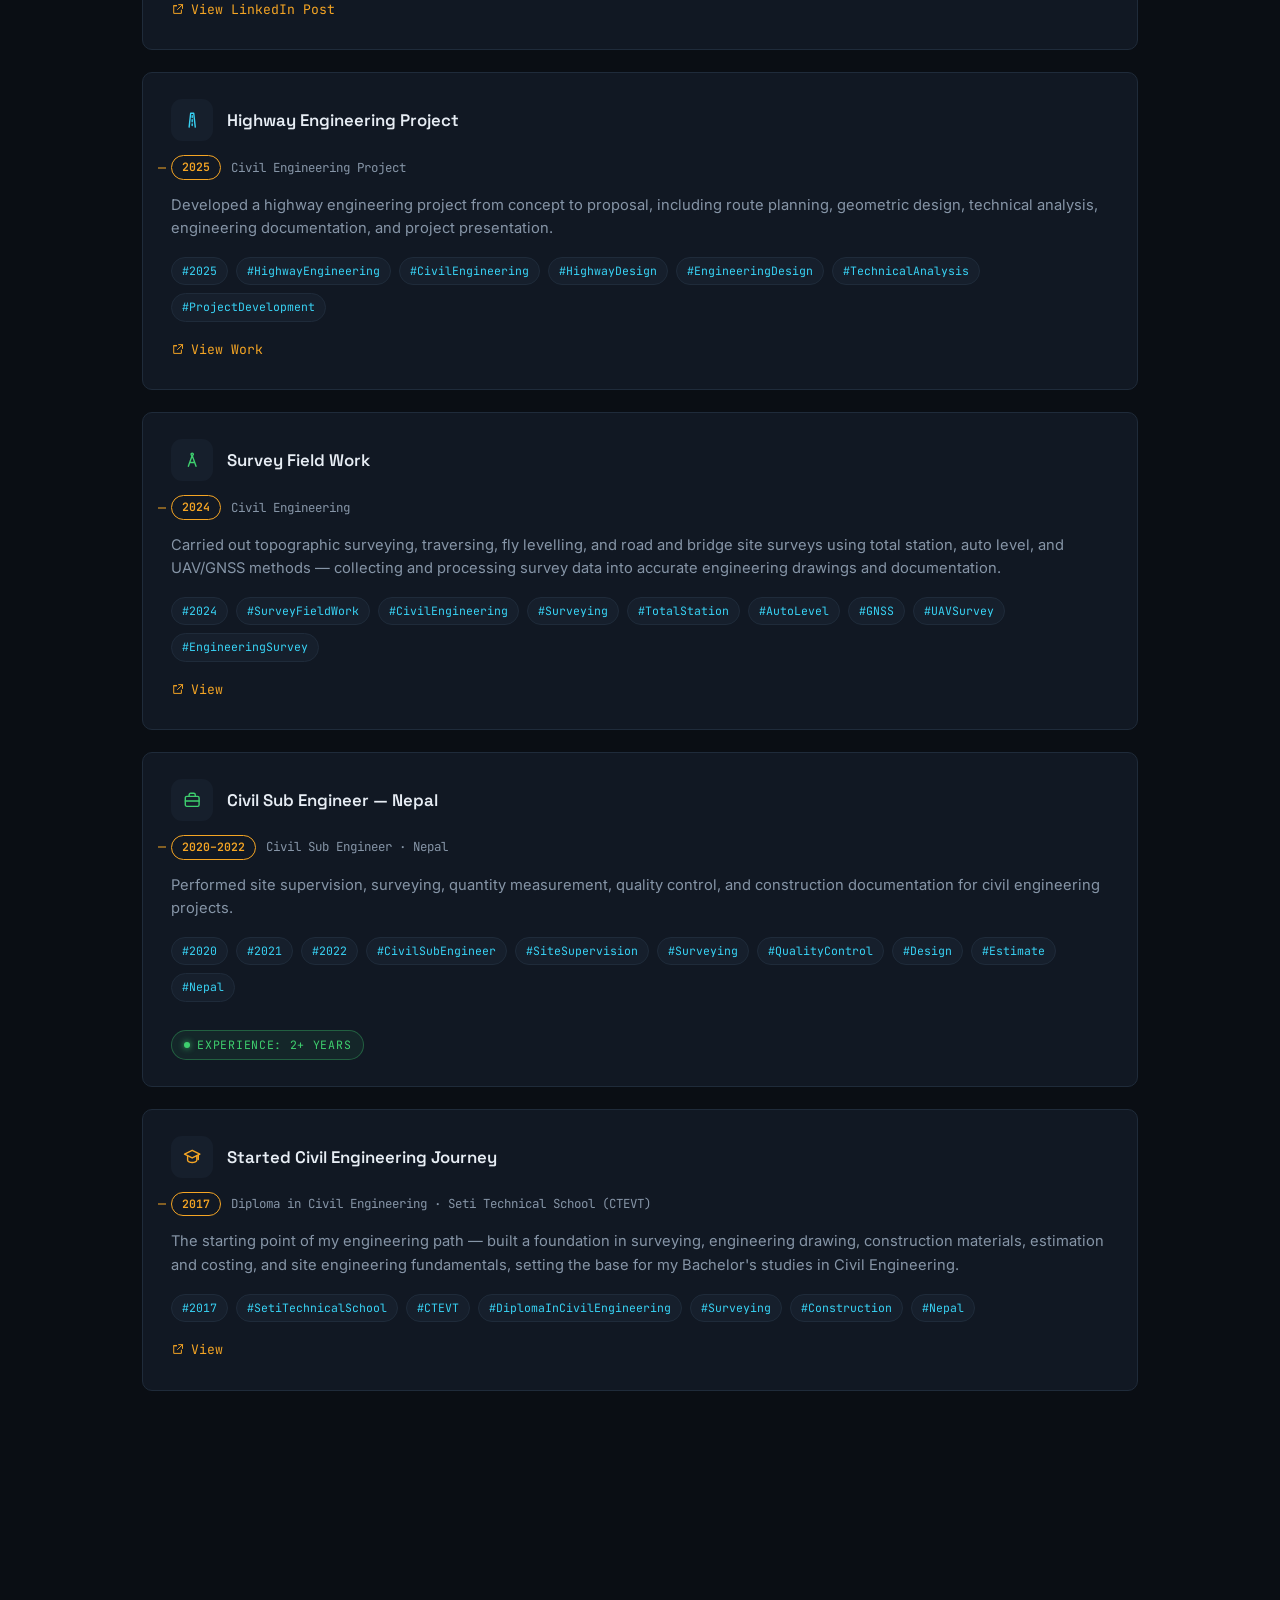
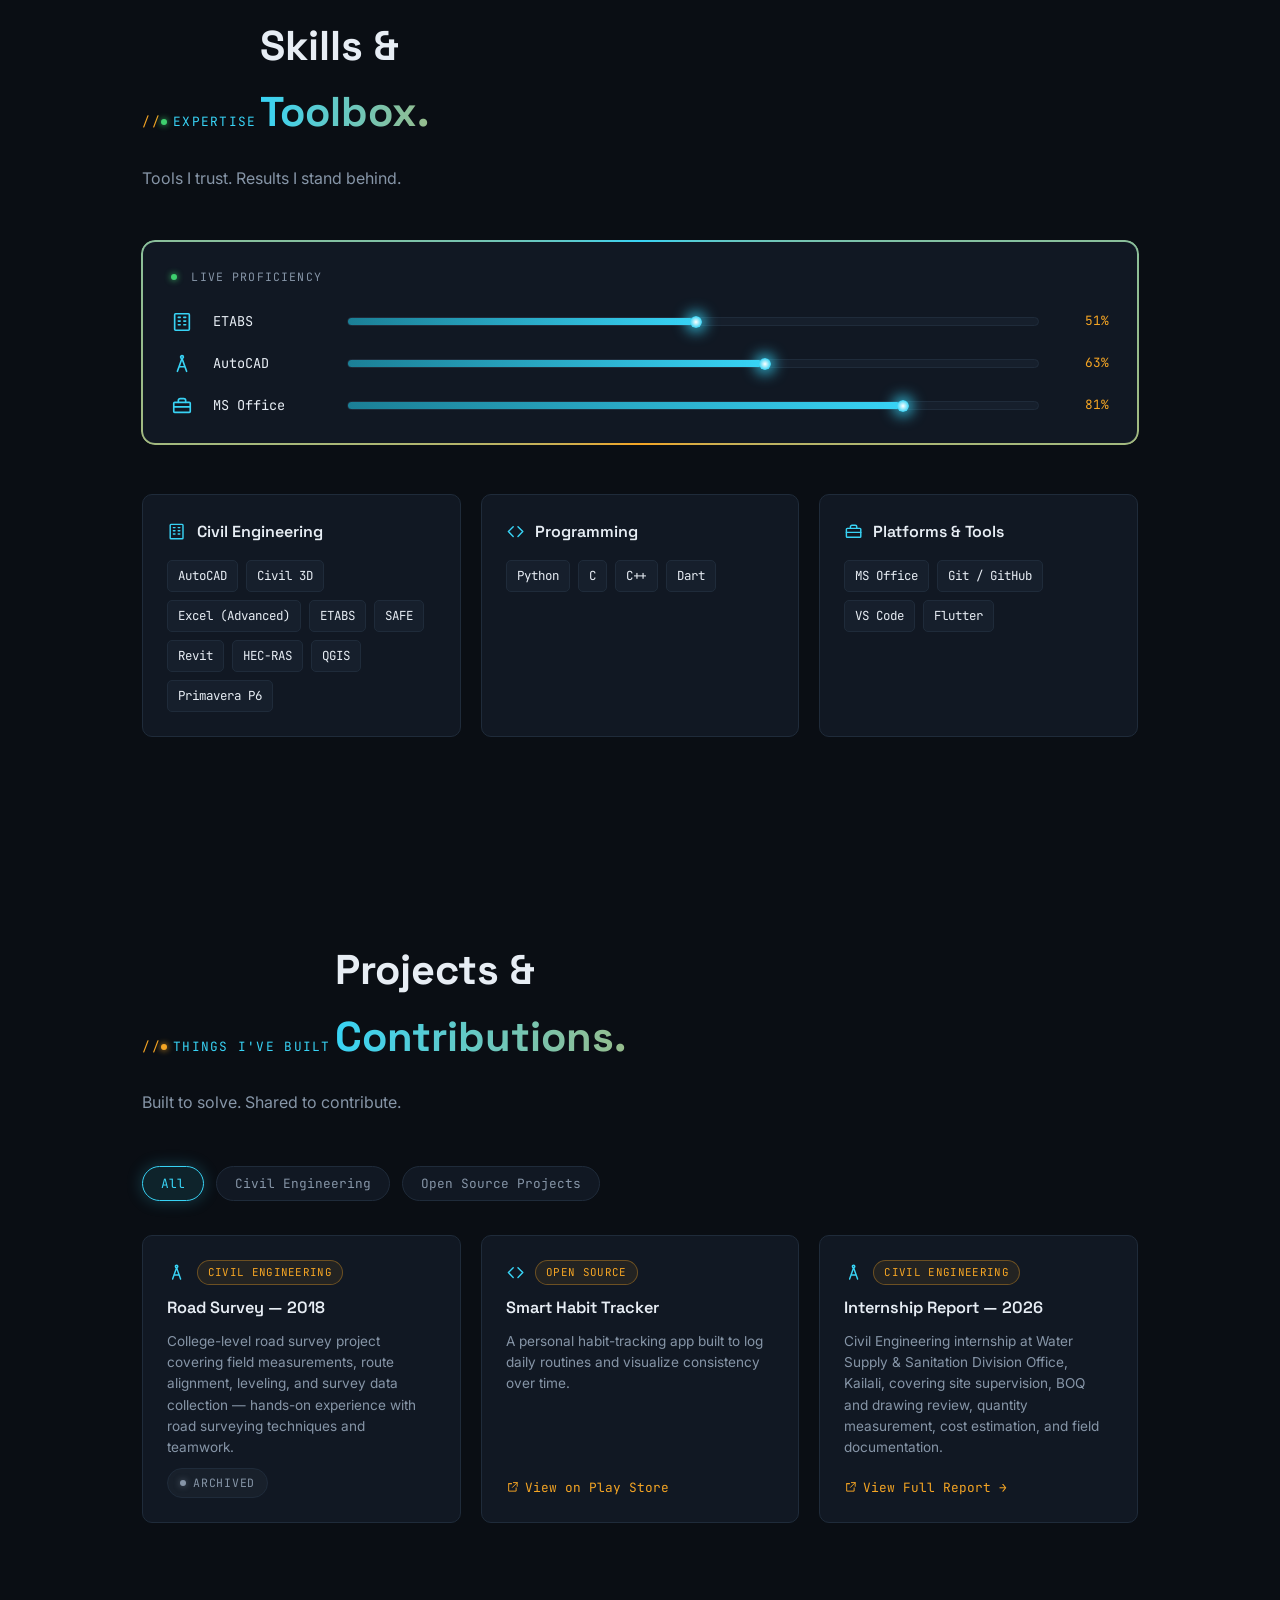
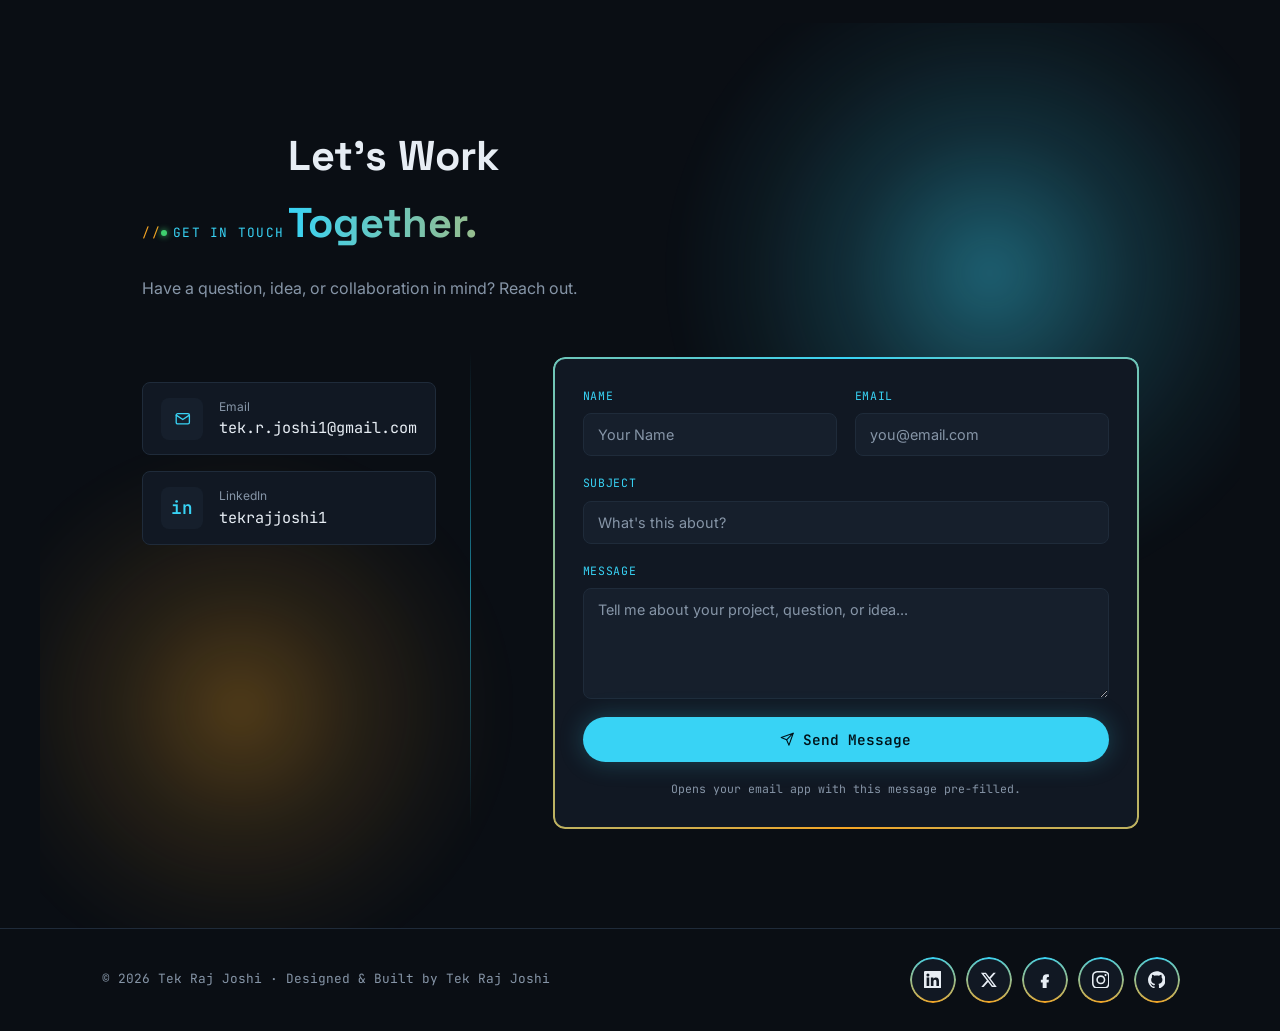
==== commit 52bec0d9: "Change travel icon from bird to plane" ====
--- a/index.html
+++ b/index.html
@@ -174,7 +174,7 @@
         <div class="interest-card glow-border vibe-entrepreneurship"><div class="interest-icon-lg"><svg class="icon"><use href="#ic-bulb"/></svg></div><span class="interest-label">Entrepreneurship</span></div>
         <div class="interest-card glow-border vibe-economics"><div class="interest-icon-lg"><svg class="icon"><use href="#ic-chart"/></svg></div><span class="interest-label">Economics</span></div>
         <div class="interest-card glow-border vibe-geopolitics"><div class="interest-icon-lg"><svg class="icon"><use href="#ic-globe"/></svg></div><span class="interest-label">Geopolitics</span></div>
-        <div class="interest-card glow-border vibe-travel"><div class="interest-icon-lg"><svg class="icon"><use href="#ic-bird"/></svg></div><span class="interest-label">Travel</span></div>
+        <div class="interest-card glow-border vibe-travel"><div class="interest-icon-lg"><svg class="icon"><use href="#ic-plane"/></svg></div><span class="interest-label">Travel</span></div>
       </div>
 
       <div class="social-row">
